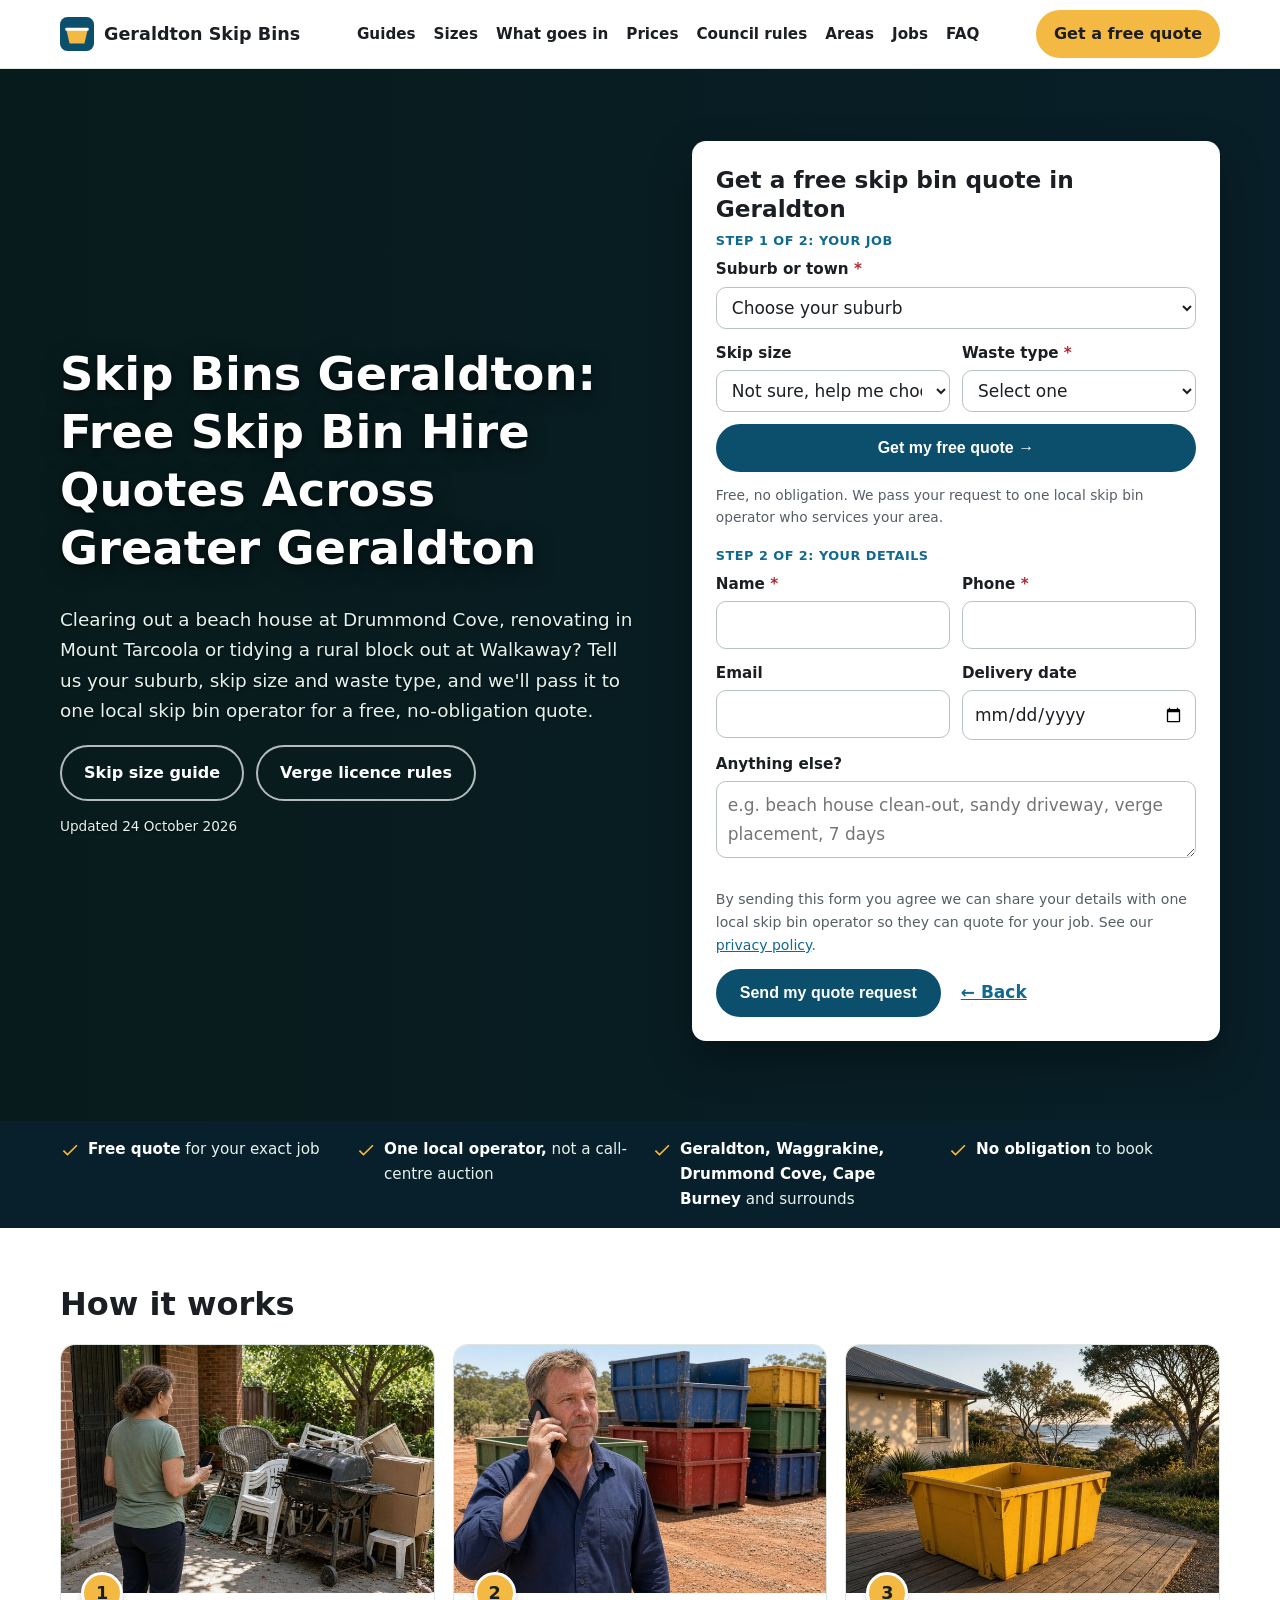
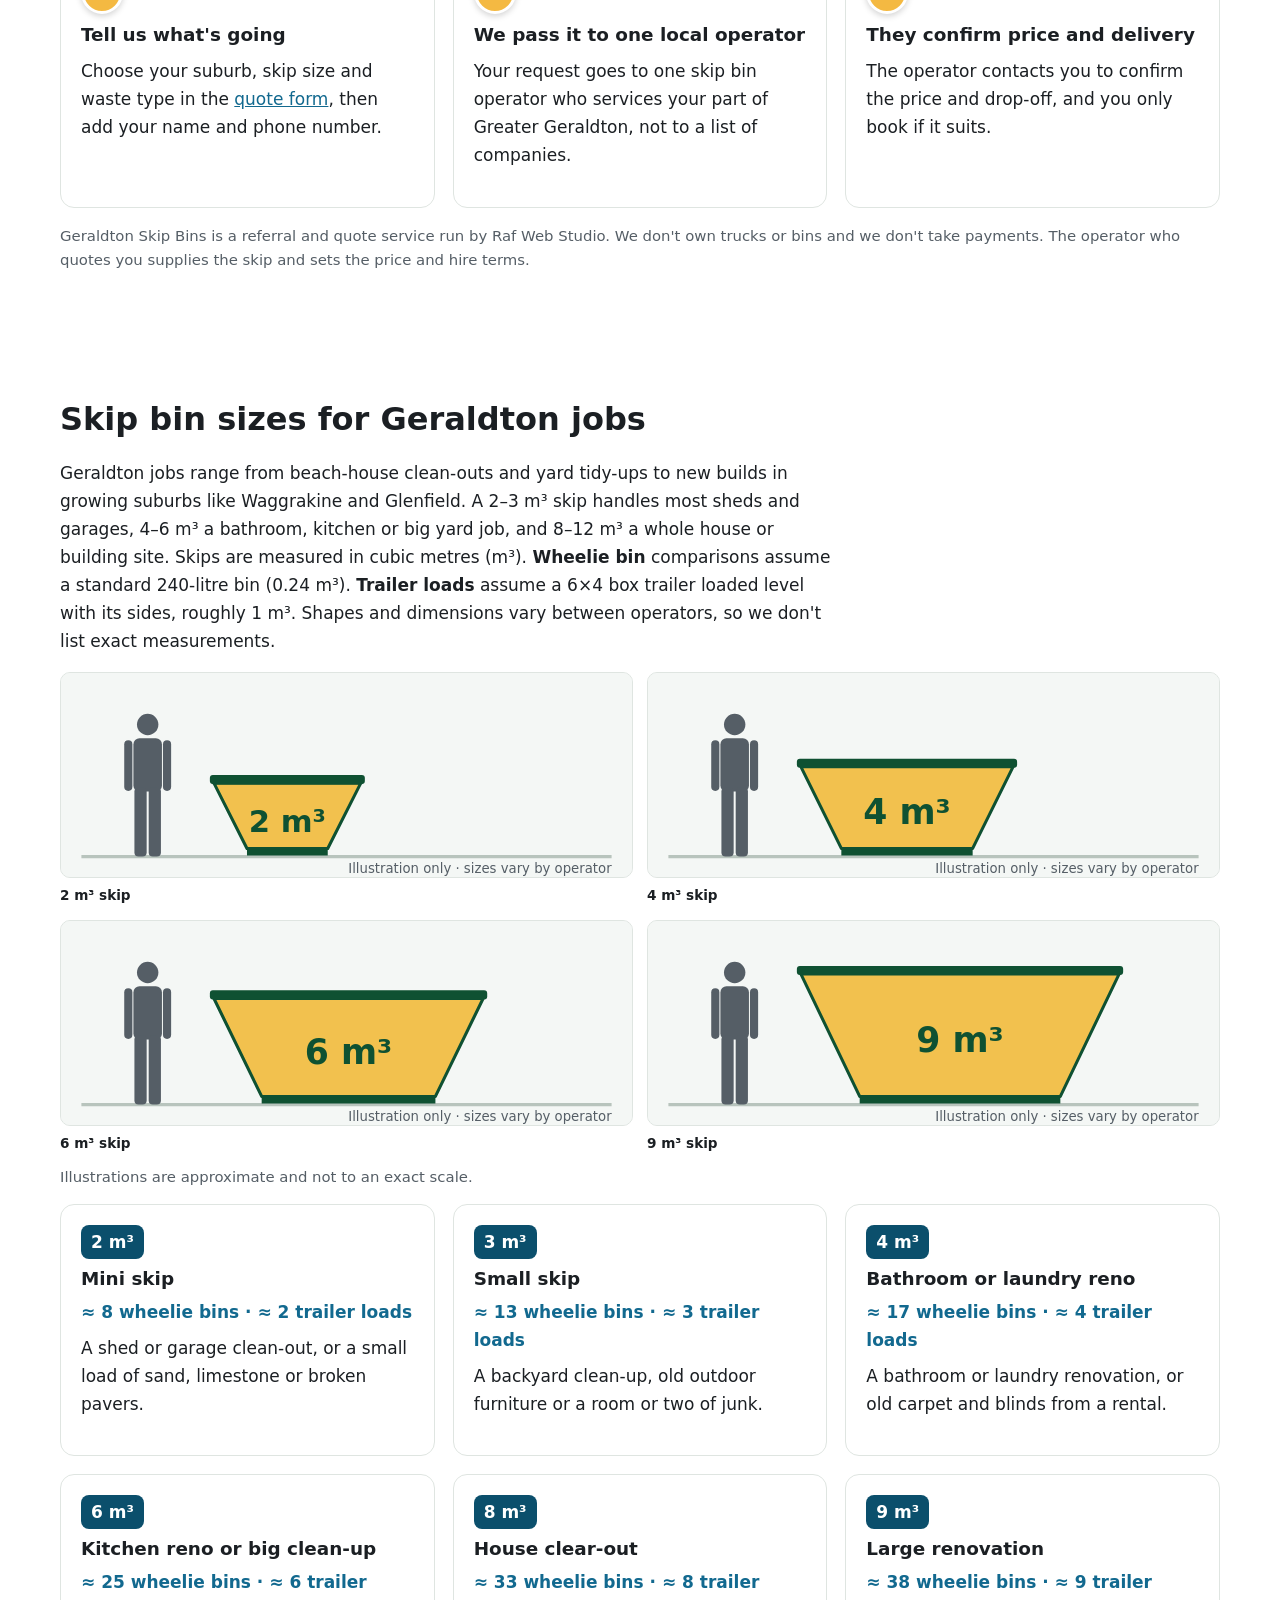
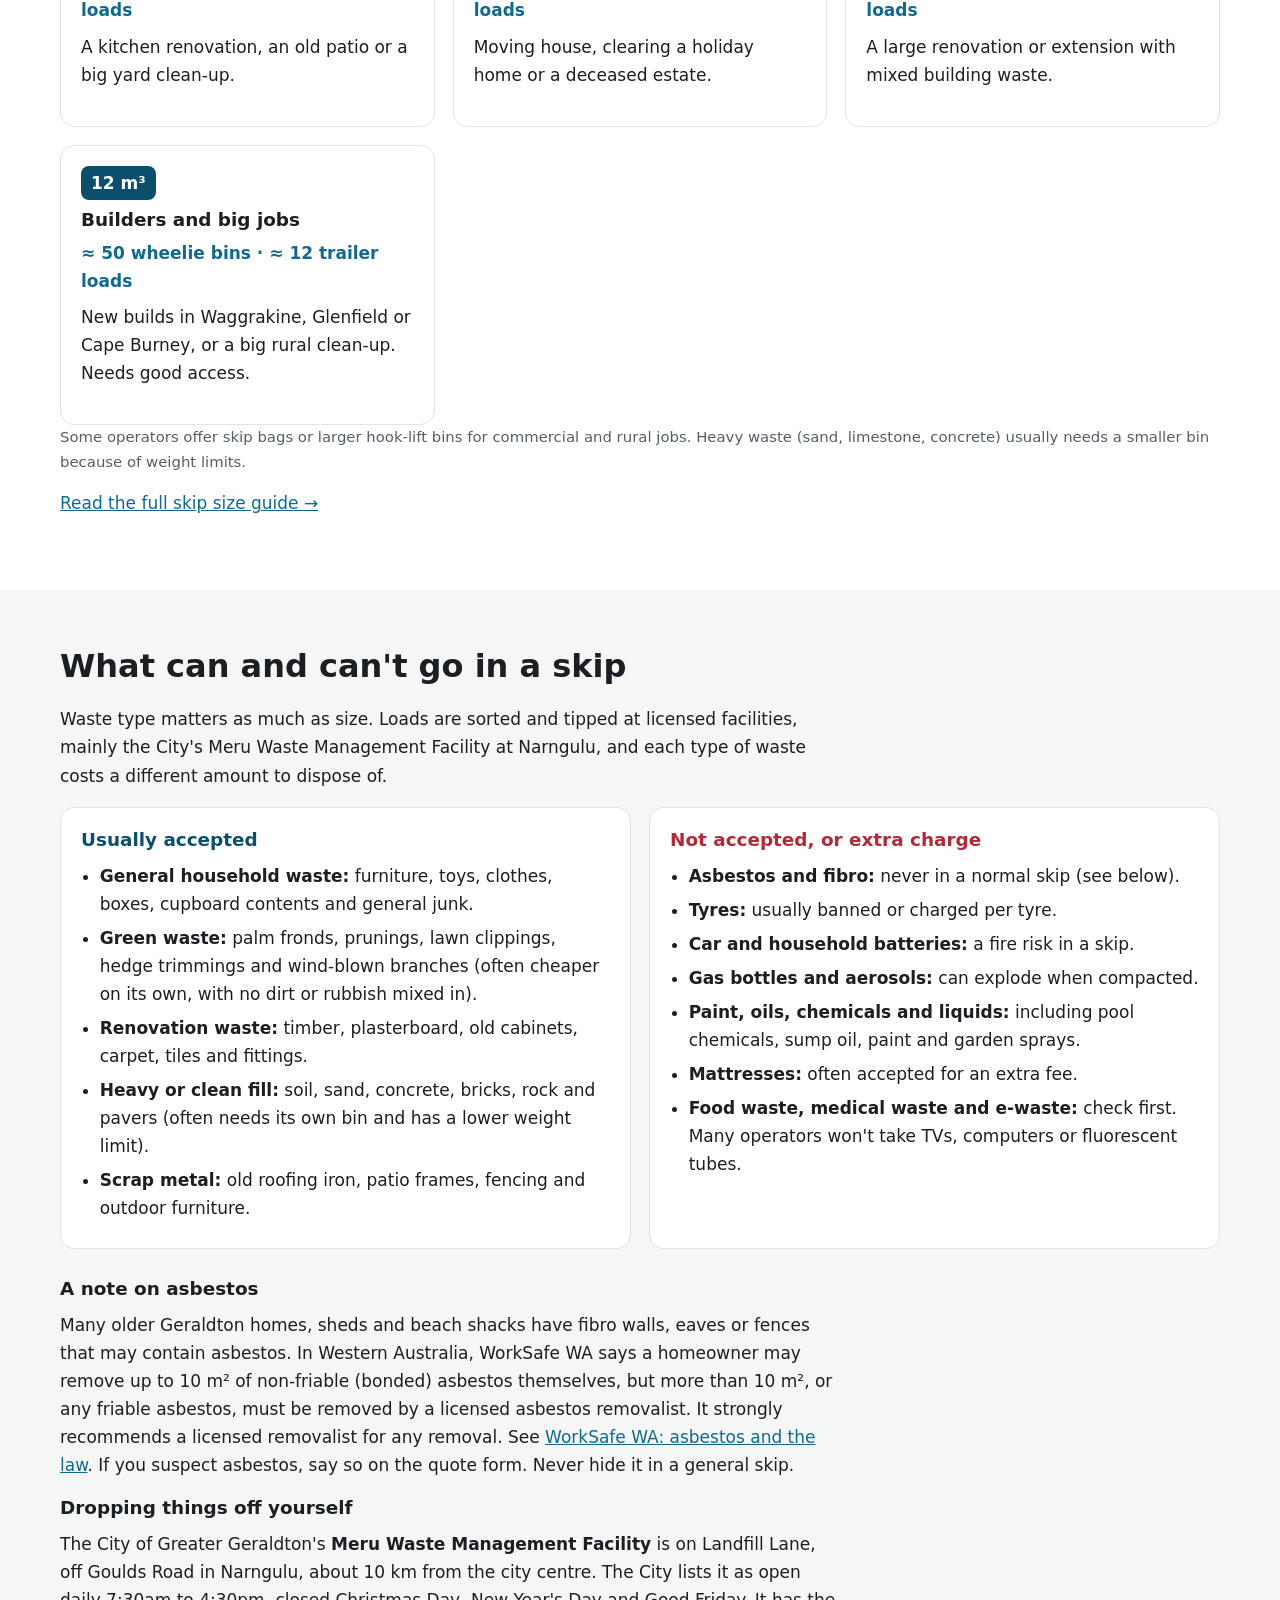
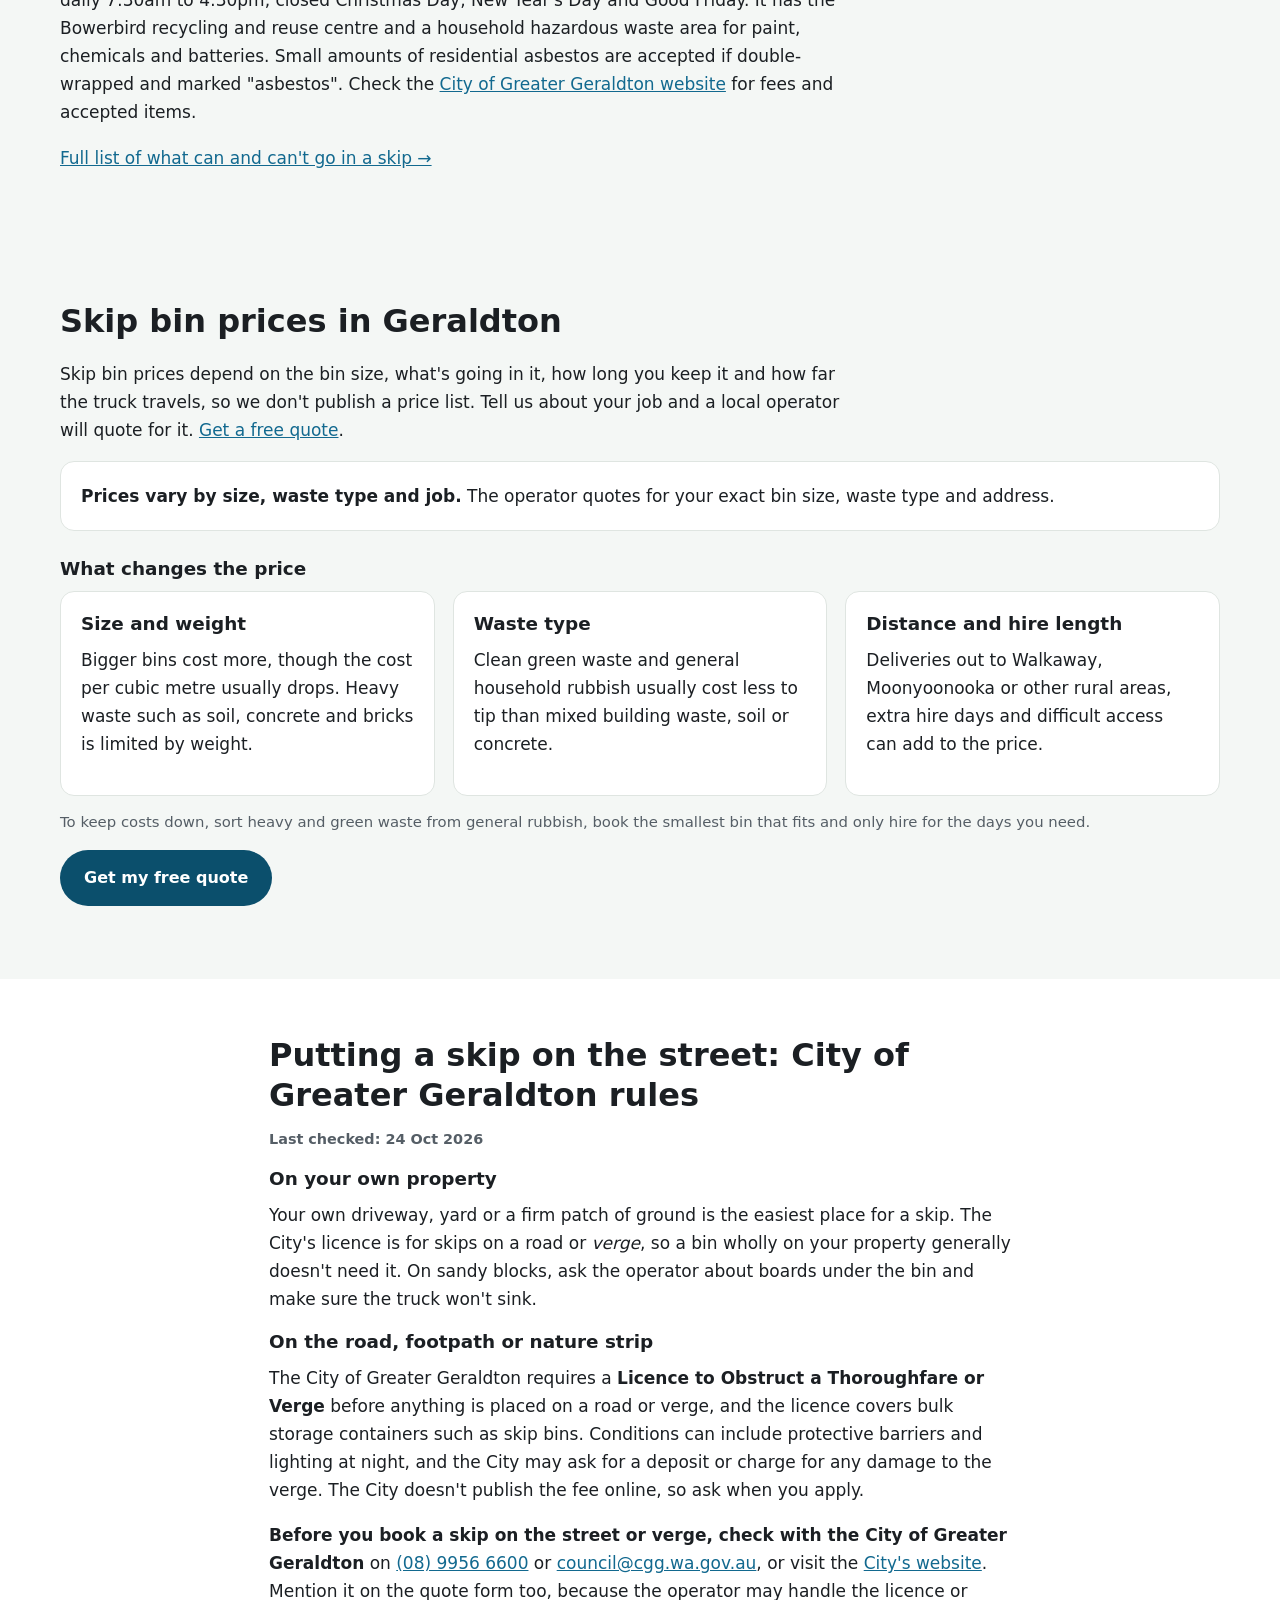
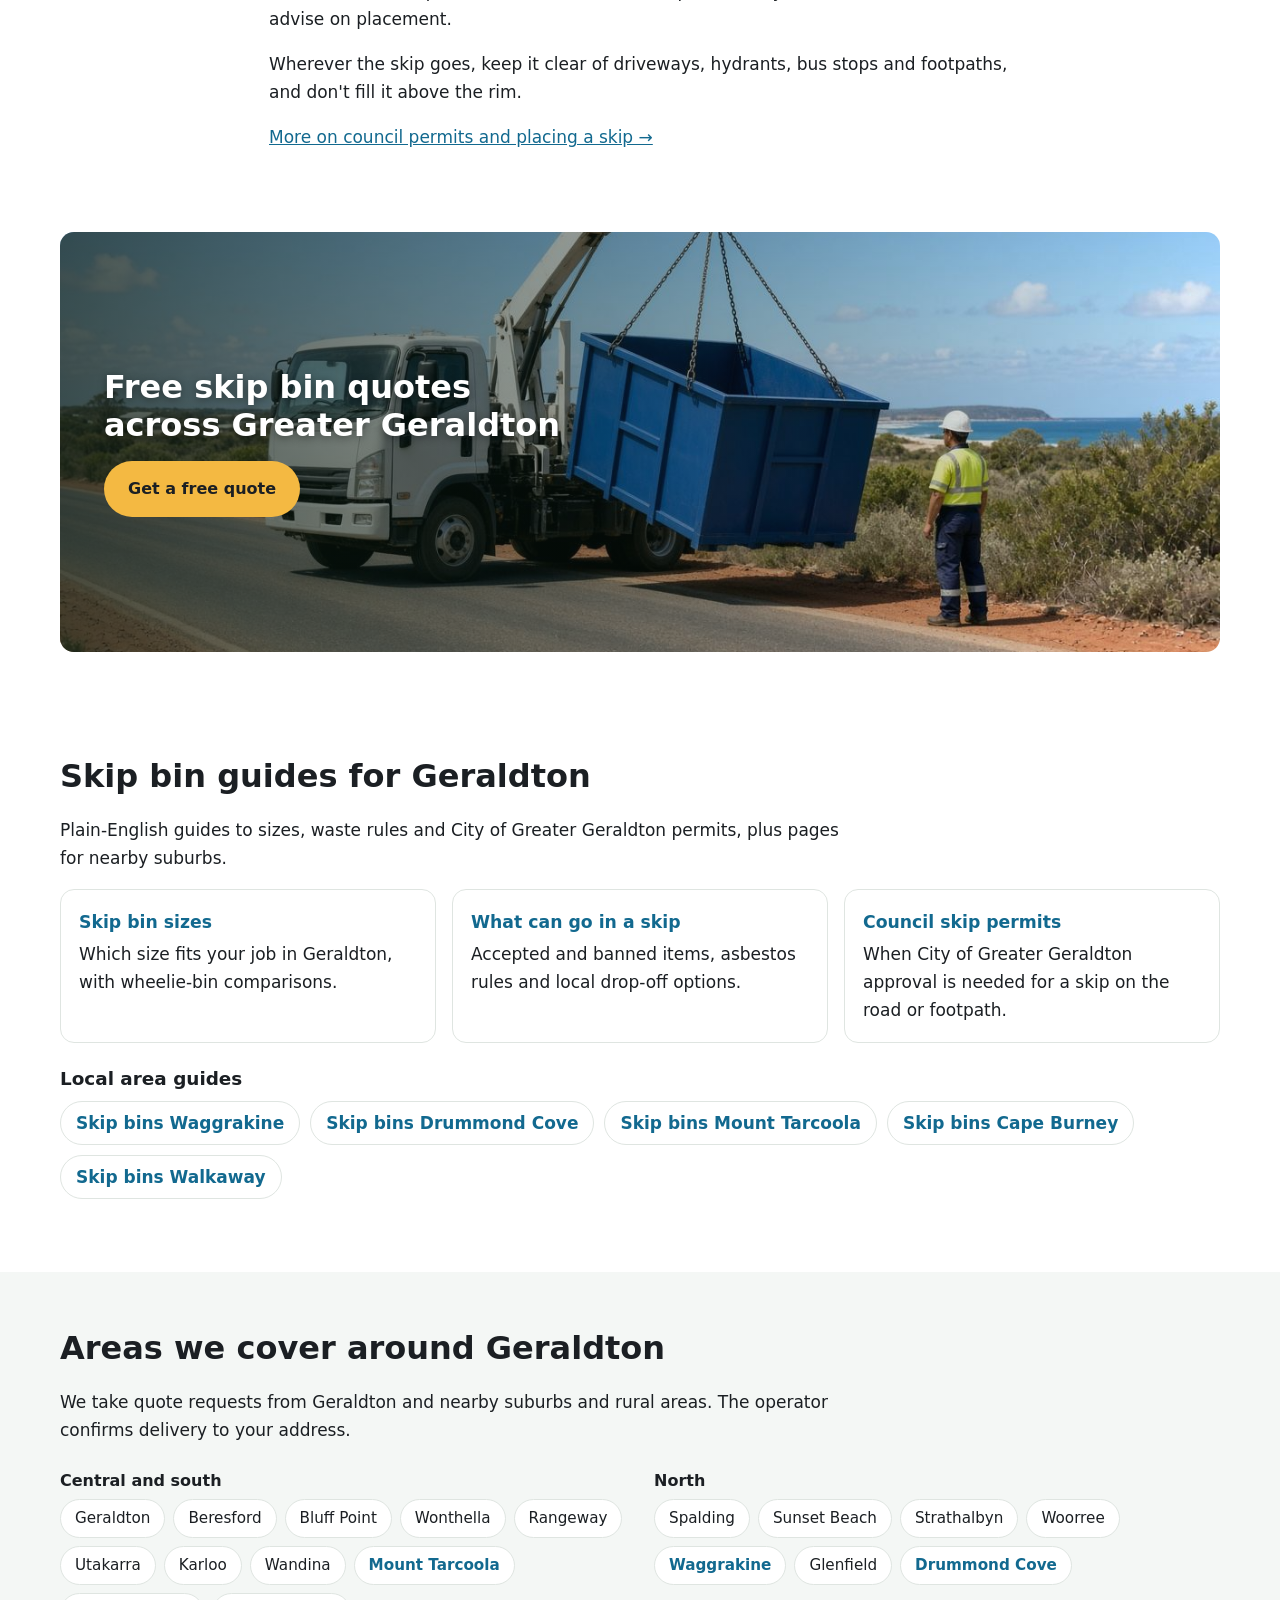
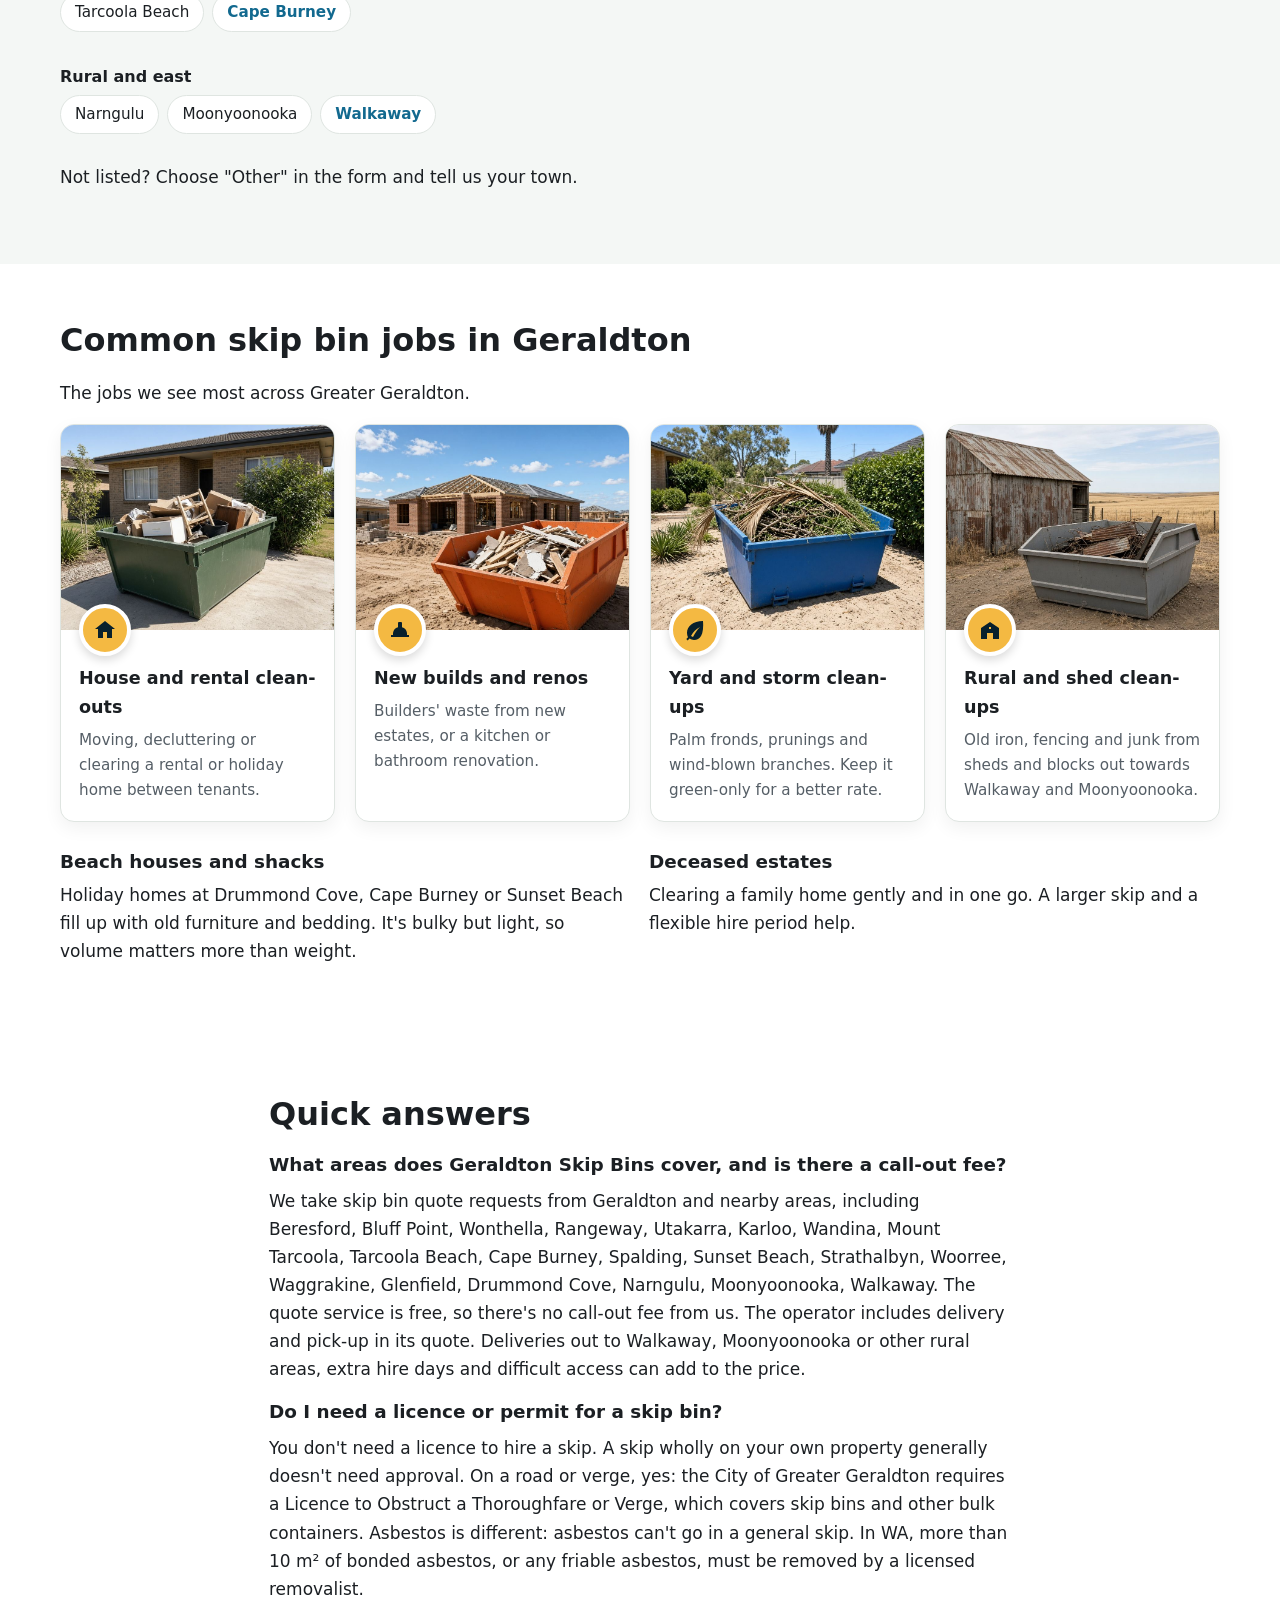
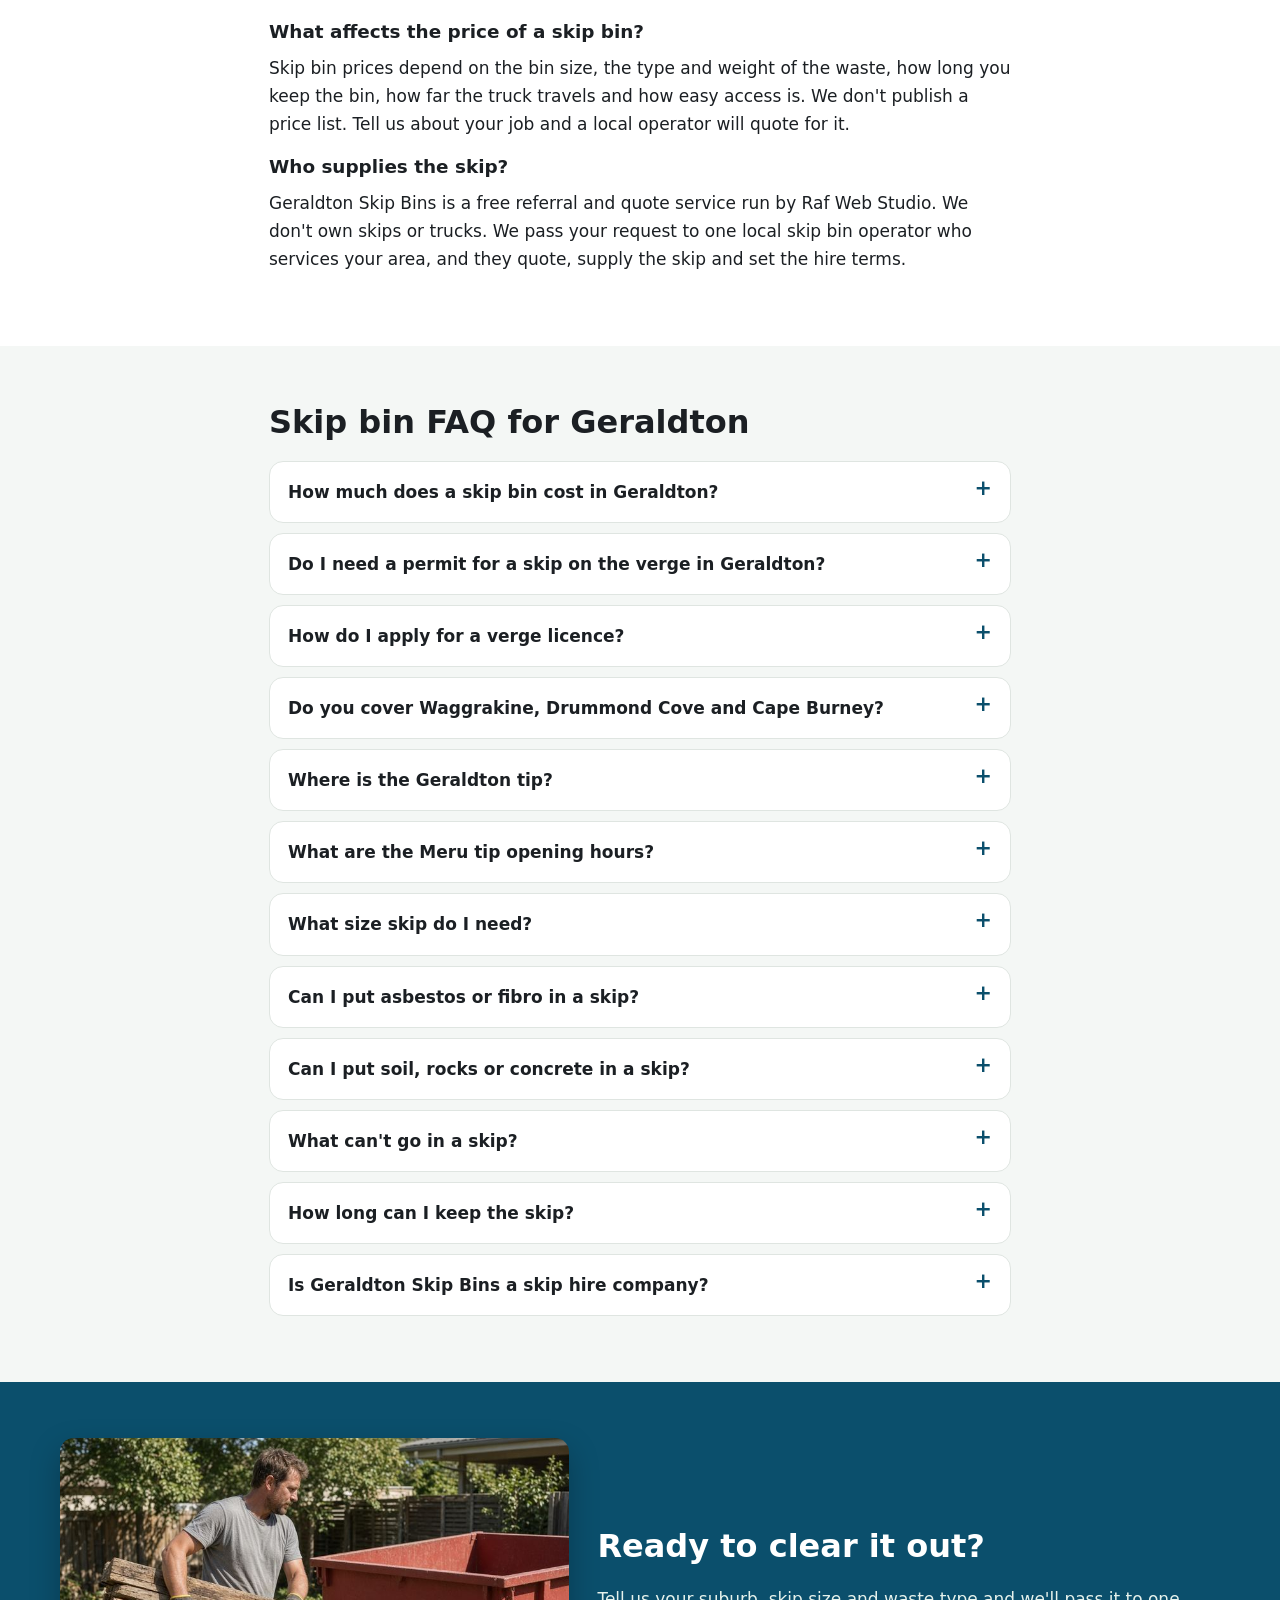
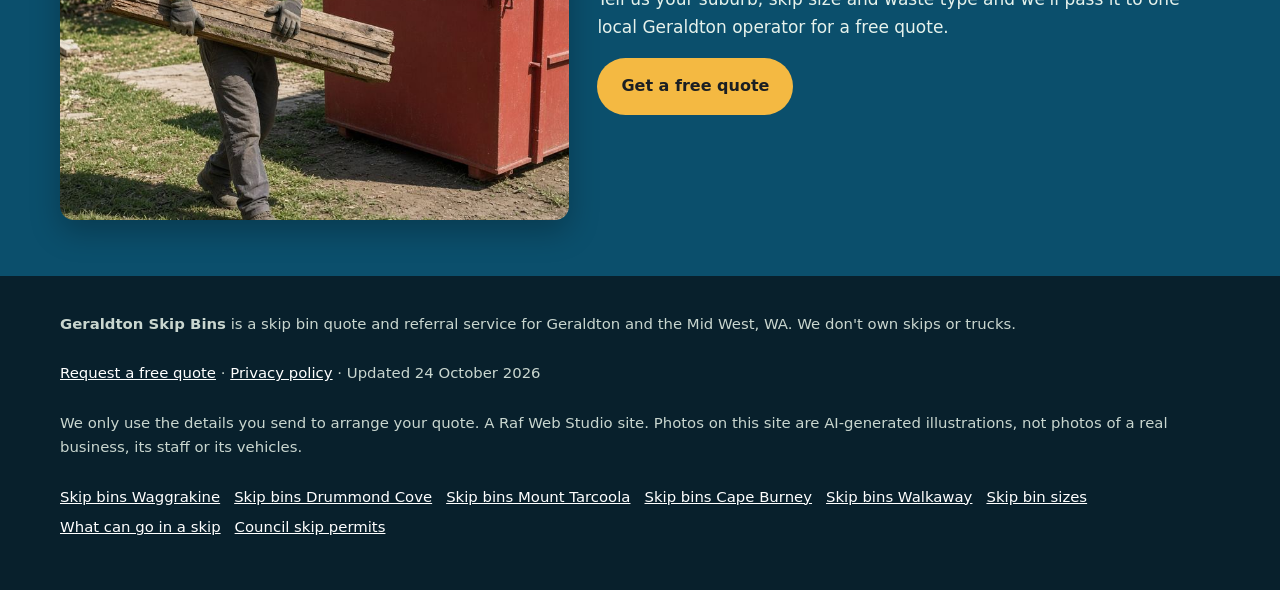
==== index.html @ ae68564c "Add GA4 gtag + generate_lead, Search Console tag, LocalBusiness schema, quick answers, llms.txt" ====
<!doctype html>
<html lang="en-AU">
<head>
<meta charset="utf-8">
<meta name="google-site-verification" content="Z1kVvaXQclTB35M1ZMxG1aVOpTJr_uvMj1hWldMkoGo" />
<meta name="viewport" content="width=device-width, initial-scale=1">
<title>Skip Bins Geraldton | Free Skip Bin Hire Quotes in Geraldton WA</title>
<meta name="description" content="Skip bins in Geraldton, Waggrakine, Drummond Cove, Cape Burney and the Mid West. Tell us your suburb, size and waste type and get a free quote from one local skip bin operator.">
<link rel="canonical" href="https://geraldtonskipbins.com/">
<link rel="icon" href="favicon.svg" type="image/svg+xml">
<meta name="theme-color" content="#0b4f6c">
<meta property="og:type" content="website">
<meta property="og:locale" content="en_AU">
<meta property="og:site_name" content="Geraldton Skip Bins">
<meta property="og:title" content="Skip Bins Geraldton | Free Skip Bin Hire Quotes in Geraldton WA">
<meta property="og:description" content="Free skip bin hire quotes in Geraldton and the Mid West, from one local operator.">
<meta property="og:url" content="https://geraldtonskipbins.com/">
<meta property="og:image" content="https://geraldtonskipbins.com/img/hero.jpg">
<meta name="twitter:card" content="summary_large_image">
<meta name="twitter:image" content="https://geraldtonskipbins.com/img/hero.jpg">
<script>document.documentElement.classList.add('js')</script>
<link rel="stylesheet" href="styles.css">

<!-- Google tag (gtag.js) -->
<script async src="https://www.googletagmanager.com/gtag/js?id=G-982G1D11M5"></script>
<script>
  window.dataLayer = window.dataLayer || [];
  function gtag(){dataLayer.push(arguments);}
  gtag('js', new Date());
  gtag('config', 'G-982G1D11M5');
</script>

<script type="application/ld+json">
{
 "@context": "https://schema.org",
 "@type": "LocalBusiness",
 "@id": "https://geraldtonskipbins.com/#business",
 "name": "Geraldton Skip Bins",
 "url": "https://geraldtonskipbins.com/",
 "description": "Skip bins in Geraldton, Waggrakine, Drummond Cove, Cape Burney and the Mid West. Tell us your suburb, size and waste type and get a free quote from one local skip bin operator. A free referral and quote service run by Raf Web Studio. It doesn't own skips or trucks; one local operator quotes and supplies the skip.",
 "image": "https://geraldtonskipbins.com/img/hero.jpg",
 "areaServed": [
  {
   "@type": "AdministrativeArea",
   "name": "City of Greater Geraldton, WA"
  },
  {
   "@type": "Place",
   "name": "Geraldton, WA"
  },
  {
   "@type": "Place",
   "name": "Beresford, WA"
  },
  {
   "@type": "Place",
   "name": "Bluff Point, WA"
  },
  {
   "@type": "Place",
   "name": "Spalding, WA"
  },
  {
   "@type": "Place",
   "name": "Sunset Beach, WA"
  },
  {
   "@type": "Place",
   "name": "Tarcoola Beach, WA"
  },
  {
   "@type": "Place",
   "name": "Mount Tarcoola, WA"
  },
  {
   "@type": "Place",
   "name": "Wonthella, WA"
  },
  {
   "@type": "Place",
   "name": "Rangeway, WA"
  },
  {
   "@type": "Place",
   "name": "Utakarra, WA"
  },
  {
   "@type": "Place",
   "name": "Karloo, WA"
  },
  {
   "@type": "Place",
   "name": "Strathalbyn, WA"
  },
  {
   "@type": "Place",
   "name": "Wandina, WA"
  },
  {
   "@type": "Place",
   "name": "Woorree, WA"
  },
  {
   "@type": "Place",
   "name": "Waggrakine, WA"
  },
  {
   "@type": "Place",
   "name": "Drummond Cove, WA"
  },
  {
   "@type": "Place",
   "name": "Glenfield, WA"
  },
  {
   "@type": "Place",
   "name": "Cape Burney, WA"
  },
  {
   "@type": "Place",
   "name": "Narngulu, WA"
  },
  {
   "@type": "Place",
   "name": "Moonyoonooka, WA"
  },
  {
   "@type": "Place",
   "name": "Walkaway, WA"
  }
 ],
 "knowsAbout": [
  "Skip bin hire",
  "Skip bin sizes",
  "Council skip bin permits",
  "Waste disposal"
 ],
 "parentOrganization": {
  "@type": "Organization",
  "name": "Raf Web Studio"
 }
}
</script>
<script type="application/ld+json">
{
 "@context": "https://schema.org",
 "@type": "WebSite",
 "@id": "https://geraldtonskipbins.com/#website",
 "name": "Geraldton Skip Bins",
 "url": "https://geraldtonskipbins.com/",
 "inLanguage": "en-AU"
}
</script>
<script type="application/ld+json">
{
 "@context": "https://schema.org",
 "@type": "Service",
 "@id": "https://geraldtonskipbins.com/#service",
 "name": "Skip bin hire quotes in Geraldton",
 "serviceType": "Skip bin hire",
 "description": "Free skip bin hire quotes in Geraldton and surrounding suburbs. We pass your request to one local skip bin operator.",
 "url": "https://geraldtonskipbins.com/",
 "provider": {
  "@id": "https://geraldtonskipbins.com/#business"
 },
 "areaServed": [
  {
   "@type": "AdministrativeArea",
   "name": "City of Greater Geraldton, WA"
  },
  {
   "@type": "Place",
   "name": "Geraldton, WA"
  },
  {
   "@type": "Place",
   "name": "Beresford, WA"
  },
  {
   "@type": "Place",
   "name": "Bluff Point, WA"
  },
  {
   "@type": "Place",
   "name": "Spalding, WA"
  },
  {
   "@type": "Place",
   "name": "Sunset Beach, WA"
  },
  {
   "@type": "Place",
   "name": "Tarcoola Beach, WA"
  },
  {
   "@type": "Place",
   "name": "Mount Tarcoola, WA"
  },
  {
   "@type": "Place",
   "name": "Wonthella, WA"
  },
  {
   "@type": "Place",
   "name": "Rangeway, WA"
  },
  {
   "@type": "Place",
   "name": "Utakarra, WA"
  },
  {
   "@type": "Place",
   "name": "Karloo, WA"
  },
  {
   "@type": "Place",
   "name": "Strathalbyn, WA"
  },
  {
   "@type": "Place",
   "name": "Wandina, WA"
  },
  {
   "@type": "Place",
   "name": "Woorree, WA"
  },
  {
   "@type": "Place",
   "name": "Waggrakine, WA"
  },
  {
   "@type": "Place",
   "name": "Drummond Cove, WA"
  },
  {
   "@type": "Place",
   "name": "Glenfield, WA"
  },
  {
   "@type": "Place",
   "name": "Cape Burney, WA"
  },
  {
   "@type": "Place",
   "name": "Narngulu, WA"
  },
  {
   "@type": "Place",
   "name": "Moonyoonooka, WA"
  },
  {
   "@type": "Place",
   "name": "Walkaway, WA"
  }
 ]
}
</script>
<script type="application/ld+json">
{
 "@context": "https://schema.org",
 "@type": "FAQPage",
 "mainEntity": [
  {
   "@type": "Question",
   "name": "How much does a skip bin cost in Geraldton?",
   "acceptedAnswer": {
    "@type": "Answer",
    "text": "It depends on the size, waste type, hire period and distance. Tell us about your job and a local operator will quote for it."
   }
  },
  {
   "@type": "Question",
   "name": "Do I need a permit for a skip on the verge in Geraldton?",
   "acceptedAnswer": {
    "@type": "Answer",
    "text": "Generally yes. The City of Greater Geraldton requires a Licence to Obstruct a Thoroughfare or Verge, which covers skip bins on a road or verge. A skip wholly on your own land generally doesn't need one."
   }
  },
  {
   "@type": "Question",
   "name": "How do I apply for a verge licence?",
   "acceptedAnswer": {
    "@type": "Answer",
    "text": "Contact the City of Greater Geraldton on (08) 9956 6600 or council@cgg.wa.gov.au. Conditions can include barriers and night lighting, and the City may ask for a deposit."
   }
  },
  {
   "@type": "Question",
   "name": "Do you cover Waggrakine, Drummond Cove and Cape Burney?",
   "acceptedAnswer": {
    "@type": "Answer",
    "text": "Yes, we take requests from across Greater Geraldton, including Waggrakine, Drummond Cove, Cape Burney and Walkaway. The operator confirms delivery."
   }
  },
  {
   "@type": "Question",
   "name": "Where is the Geraldton tip?",
   "acceptedAnswer": {
    "@type": "Answer",
    "text": "The Meru Waste Management Facility is on Landfill Lane, off Goulds Road in Narngulu, about 10 km from the city centre."
   }
  },
  {
   "@type": "Question",
   "name": "What are the Meru tip opening hours?",
   "acceptedAnswer": {
    "@type": "Answer",
    "text": "The City lists it as open daily 7:30am to 4:30pm, closed Christmas Day, New Year's Day and Good Friday."
   }
  },
  {
   "@type": "Question",
   "name": "What size skip do I need?",
   "acceptedAnswer": {
    "@type": "Answer",
    "text": "2–3 m³ for a shed or garage, 4 m³ for a bathroom, 6 m³ for a kitchen or big yard job, and 8–12 m³ for a house clear-out or new build."
   }
  },
  {
   "@type": "Question",
   "name": "Can I put asbestos or fibro in a skip?",
   "acceptedAnswer": {
    "@type": "Answer",
    "text": "No. Asbestos can't go in a general skip. In WA, more than 10 m² of bonded asbestos, or any friable asbestos, must be removed by a licensed removalist."
   }
  },
  {
   "@type": "Question",
   "name": "Can I put soil, rocks or concrete in a skip?",
   "acceptedAnswer": {
    "@type": "Answer",
    "text": "Usually, but heavy waste has weight limits and often needs its own, smaller bin. Choose \"Soil, concrete or bricks\" in the form."
   }
  },
  {
   "@type": "Question",
   "name": "What can't go in a skip?",
   "acceptedAnswer": {
    "@type": "Answer",
    "text": "Asbestos, tyres, batteries, gas bottles, chemicals, paint, oils and liquids. Mattresses and e-waste are often extra or not accepted. The operator who quotes you will confirm their list."
   }
  },
  {
   "@type": "Question",
   "name": "How long can I keep the skip?",
   "acceptedAnswer": {
    "@type": "Answer",
    "text": "Commonly a few days to a week, with extra days by arrangement with the operator."
   }
  },
  {
   "@type": "Question",
   "name": "Is Geraldton Skip Bins a skip hire company?",
   "acceptedAnswer": {
    "@type": "Answer",
    "text": "No. It's a free referral and quote service run by Raf Web Studio. One local operator quotes you and supplies the skip."
   }
  },
  {
   "@type": "Question",
   "name": "What areas does Geraldton Skip Bins cover, and is there a call-out fee?",
   "acceptedAnswer": {
    "@type": "Answer",
    "text": "We take skip bin quote requests from Geraldton and nearby areas, including Beresford, Bluff Point, Wonthella, Rangeway, Utakarra, Karloo, Wandina, Mount Tarcoola, Tarcoola Beach, Cape Burney, Spalding, Sunset Beach, Strathalbyn, Woorree, Waggrakine, Glenfield, Drummond Cove, Narngulu, Moonyoonooka, Walkaway. The quote service is free, so there's no call-out fee from us. The operator includes delivery and pick-up in its quote. Deliveries out to Walkaway, Moonyoonooka or other rural areas, extra hire days and difficult access can add to the price."
   }
  },
  {
   "@type": "Question",
   "name": "Do I need a licence or permit for a skip bin?",
   "acceptedAnswer": {
    "@type": "Answer",
    "text": "You don't need a licence to hire a skip. A skip wholly on your own property generally doesn't need approval. On a road or verge, yes: the City of Greater Geraldton requires a Licence to Obstruct a Thoroughfare or Verge, which covers skip bins and other bulk containers. Asbestos is different: asbestos can't go in a general skip. In WA, more than 10 m² of bonded asbestos, or any friable asbestos, must be removed by a licensed removalist."
   }
  },
  {
   "@type": "Question",
   "name": "What affects the price of a skip bin?",
   "acceptedAnswer": {
    "@type": "Answer",
    "text": "Skip bin prices depend on the bin size, the type and weight of the waste, how long you keep the bin, how far the truck travels and how easy access is. We don't publish a price list. Tell us about your job and a local operator will quote for it."
   }
  },
  {
   "@type": "Question",
   "name": "Who supplies the skip?",
   "acceptedAnswer": {
    "@type": "Answer",
    "text": "Geraldton Skip Bins is a free referral and quote service run by Raf Web Studio. We don't own skips or trucks. We pass your request to one local skip bin operator who services your area, and they quote, supply the skip and set the hire terms."
   }
  }
 ]
}
</script>
</head>
<body>
<a class="skip-link" href="#main">Skip to content</a>

<header class="site-header">
  <div class="wrap">
    <a class="brand" href="/" aria-label="Geraldton Skip Bins home">
      <svg viewBox="0 0 64 64" aria-hidden="true"><rect width="64" height="64" rx="14" fill="#0b4f6c"/><path d="M12 24h40l-6 26H18z" fill="#f4b942"/><rect x="10" y="20" width="44" height="6" rx="2" fill="#fff"/></svg>
      Geraldton Skip Bins
    </a>
    <nav class="nav" aria-label="Main">
      <a href="#guides">Guides</a>      <a href="#sizes">Sizes</a><a href="#waste">What goes in</a><a href="#pricing">Prices</a><a href="#council">Council rules</a><a href="#areas">Areas</a><a href="#jobs">Jobs</a><a href="#faq">FAQ</a>
    </nav>
    <a class="btn btn-call header-call" href="#quote">Get a free quote</a>
  </div>
</header>

<main id="main">
<section class="hero" aria-labelledby="h1">
  <picture class="hero-bg">
    <source media="(max-width: 700px)" srcset="img/hero-mobile.jpg" width="684" height="720">
    <img src="img/hero.jpg" width="1280" height="720" alt="White skip bin on the driveway of a brick home with a Norfolk pine and the coast behind" fetchpriority="high" decoding="async">
  </picture>
  <div class="wrap hero-grid">
    <div class="hero-copy">
      <h1 id="h1">Skip Bins Geraldton: Free Skip Bin Hire Quotes Across Greater Geraldton</h1>
      <p class="lead">Clearing out a beach house at Drummond Cove, renovating in Mount Tarcoola or tidying a rural block out at Walkaway? Tell us your suburb, skip size and waste type, and we'll pass it to one local skip bin operator for a free, no-obligation quote.</p>
      <div class="ctas"><a class="btn btn-ghost" href="#sizes">Skip size guide</a><a class="btn btn-ghost" href="#council">Verge licence rules</a></div>
      <p class="updated">Updated 24 October 2026</p>
    </div>
    <div class="hero-form-card" id="quote">
      <h2 id="quote-h">Get a free skip bin quote in Geraldton</h2>
      <form class="quote-form two-step" id="quote-form" action="https://formsubmit.co/quotes@geraldtonskipbins.com" method="post" novalidate>
        <input type="hidden" name="_subject" value="New quote request – geraldtonskipbins.com">
        <input type="hidden" name="_captcha" value="true">
        <input type="hidden" name="_template" value="table">
        <input type="hidden" name="_next" value="https://geraldtonskipbins.com/thanks.html">
        <input type="text" name="_honey" style="display:none" tabindex="-1" autocomplete="off" aria-hidden="true">
        <input type="hidden" name="source" value="geraldtonskipbins.com">
        <fieldset class="step step-1">
          <legend class="step-label">Step 1 of 2: your job</legend>
          <div class="full"><label for="suburb">Suburb or town <span class="req" aria-hidden="true">*</span></label>
            <select id="suburb" name="suburb" required><option value="">Choose your suburb</option><option>Geraldton</option><option>Beresford</option><option>Bluff Point</option><option>Spalding</option><option>Sunset Beach</option><option>Tarcoola Beach</option><option>Mount Tarcoola</option><option>Wonthella</option><option>Rangeway</option><option>Utakarra</option><option>Karloo</option><option>Strathalbyn</option><option>Wandina</option><option>Woorree</option><option>Waggrakine</option><option>Drummond Cove</option><option>Glenfield</option><option>Cape Burney</option><option>Narngulu</option><option>Moonyoonooka</option><option>Walkaway</option><option value="Other">Other (tell us below)</option></select></div>
          <div class="full other-wrap"><label for="suburb_other">Other suburb or town</label><input id="suburb_other" name="suburb_other" type="text" autocomplete="address-level2"></div>
          <div><label for="size">Skip size</label>
            <select id="size" name="skip_size"><option value="Not sure">Not sure, help me choose</option><option>Skip bag (about 1 m³)</option><option>2 m³</option><option>3 m³</option><option>4 m³</option><option>6 m³</option><option>8 m³</option><option>9 m³</option><option>10–12 m³</option><option>Larger / hook-lift</option></select></div>
          <div><label for="waste">Waste type <span class="req" aria-hidden="true">*</span></label>
            <select id="waste" name="waste_type" required><option value="">Select one</option><option>General household</option><option>Green waste</option><option>Mixed renovation / building</option><option>Soil, concrete or bricks</option><option>Mixed, not sure</option><option>May contain asbestos</option></select></div>
          <div class="full js-only"><button class="btn btn-primary btn-block" type="button" id="to-step-2">Get my free quote →</button></div>
          <p class="microcopy full">Free, no obligation. We pass your request to one local skip bin operator who services your area.</p>
          <p class="form-error full" id="step1-error" role="alert" hidden>Please choose your suburb and waste type.</p>
        </fieldset>
        <fieldset class="step step-2" id="step-2">
          <legend class="step-label">Step 2 of 2: your details</legend>
          <div><label for="name">Name <span class="req" aria-hidden="true">*</span></label><input id="name" name="name" type="text" autocomplete="name" required></div>
          <div><label for="phone">Phone <span class="req" aria-hidden="true">*</span></label><input id="phone" name="phone" type="tel" autocomplete="tel" inputmode="tel" required></div>
          <div><label for="email">Email</label><input id="email" name="email" type="email" autocomplete="email"></div>
          <div><label for="date">Delivery date</label><input id="date" name="preferred_date" type="date"></div>
          <div class="full"><label for="message">Anything else?</label><textarea id="message" name="message" rows="2" placeholder="e.g. beach house clean-out, sandy driveway, verge placement, 7 days"></textarea></div>
          <p class="consent full">By sending this form you agree we can share your details with one local skip bin operator so they can quote for your job. See our <a href="privacy.html">privacy policy</a>.</p>
          <div class="full step2-actions"><button class="btn btn-primary" type="submit">Send my quote request</button><button class="btn-link js-only" type="button" id="back-1">← Back</button></div>
        </fieldset>
      </form>
    </div>
  </div>
</section>
<section class="trust" aria-label="Why use this service">
  <ul class="wrap trust-list"><li><svg viewBox="0 0 24 24" aria-hidden="true"><path fill="currentColor" d="M9 16.2 4.8 12l-1.4 1.4L9 19 21 7l-1.4-1.4z"/></svg><span><strong>Free quote</strong> for your exact job</span></li><li><svg viewBox="0 0 24 24" aria-hidden="true"><path fill="currentColor" d="M9 16.2 4.8 12l-1.4 1.4L9 19 21 7l-1.4-1.4z"/></svg><span><strong>One local operator,</strong> not a call-centre auction</span></li><li><svg viewBox="0 0 24 24" aria-hidden="true"><path fill="currentColor" d="M9 16.2 4.8 12l-1.4 1.4L9 19 21 7l-1.4-1.4z"/></svg><span><strong>Geraldton, Waggrakine, Drummond Cove, Cape Burney</strong> and surrounds</span></li><li><svg viewBox="0 0 24 24" aria-hidden="true"><path fill="currentColor" d="M9 16.2 4.8 12l-1.4 1.4L9 19 21 7l-1.4-1.4z"/></svg><span><strong>No obligation</strong> to book</span></li></ul>
</section>
<section id="how" aria-labelledby="how-h">
  <div class="wrap">
    <h2 id="how-h">How it works</h2>
    <ol class="steps grid grid-3">
      <li class="card step-card"><span class="step-img"><img src="img/step1.jpg" width="700" height="467" loading="lazy" decoding="async" alt="Woman on her phone in a backyard next to old outdoor furniture and a barbecue"></span><div class="step-body"><span class="step-num">1</span><h3>Tell us what's going</h3><p>Choose your suburb, skip size and waste type in the <a href="#quote">quote form</a>, then add your name and phone number.</p></div></li>
      <li class="card step-card"><span class="step-img"><img src="img/step2.jpg" width="700" height="467" loading="lazy" decoding="async" alt="Skip bin operator on the phone in a yard with coloured skips stacked behind"></span><div class="step-body"><span class="step-num">2</span><h3>We pass it to one local operator</h3><p>Your request goes to one skip bin operator who services your part of Greater Geraldton, not to a list of companies.</p></div></li>
      <li class="card step-card"><span class="step-img"><img src="img/step3.jpg" width="700" height="467" loading="lazy" decoding="async" alt="Yellow skip bin on timber decking with the ocean in the background"></span><div class="step-body"><span class="step-num">3</span><h3>They confirm price and delivery</h3><p>The operator contacts you to confirm the price and drop-off, and you only book if it suits.</p></div></li>
      </ol>
    <p class="note">Geraldton Skip Bins is a referral and quote service run by Raf Web Studio. We don't own trucks or bins and we don't take payments. The operator who quotes you supplies the skip and sets the price and hire terms.</p>
  </div>
</section>
<section id="sizes" aria-labelledby="sizes-h">
  <div class="wrap">
    <h2 id="sizes-h">Skip bin sizes for Geraldton jobs</h2>
    <p class="intro">Geraldton jobs range from beach-house clean-outs and yard tidy-ups to new builds in growing suburbs like Waggrakine and Glenfield. A 2–3 m³ skip handles most sheds and garages, 4–6 m³ a bathroom, kitchen or big yard job, and 8–12 m³ a whole house or building site. Skips are measured in cubic metres (m³). <strong>Wheelie bin</strong> comparisons assume a standard 240-litre bin (0.24 m³). <strong>Trailer loads</strong> assume a 6×4 box trailer loaded level with its sides, roughly 1 m³. Shapes and dimensions vary between operators, so we don't list exact measurements.</p>
    <div class="size-figs"><figure><img src="img/skip-2m3.svg" width="560" height="200" loading="lazy" decoding="async" alt="2 cubic metre skip bin size guide, shown next to an adult for scale"><figcaption>2 m³ skip</figcaption></figure><figure><img src="img/skip-4m3.svg" width="560" height="200" loading="lazy" decoding="async" alt="4 cubic metre skip bin size guide, shown next to an adult for scale"><figcaption>4 m³ skip</figcaption></figure><figure><img src="img/skip-6m3.svg" width="560" height="200" loading="lazy" decoding="async" alt="6 cubic metre skip bin size guide, shown next to an adult for scale"><figcaption>6 m³ skip</figcaption></figure><figure><img src="img/skip-9m3.svg" width="560" height="200" loading="lazy" decoding="async" alt="9 cubic metre skip bin size guide, shown next to an adult for scale"><figcaption>9 m³ skip</figcaption></figure></div>
    <p class="note">Illustrations are approximate and not to an exact scale.</p>
    <div class="grid grid-3 size-cards"><div class="card"><span class="size">2 m³</span><h3>Mini skip</h3><p class="equiv">≈ 8 wheelie bins · ≈ 2 trailer loads</p><p>A shed or garage clean-out, or a small load of sand, limestone or broken pavers.</p></div><div class="card"><span class="size">3 m³</span><h3>Small skip</h3><p class="equiv">≈ 13 wheelie bins · ≈ 3 trailer loads</p><p>A backyard clean-up, old outdoor furniture or a room or two of junk.</p></div><div class="card"><span class="size">4 m³</span><h3>Bathroom or laundry reno</h3><p class="equiv">≈ 17 wheelie bins · ≈ 4 trailer loads</p><p>A bathroom or laundry renovation, or old carpet and blinds from a rental.</p></div><div class="card"><span class="size">6 m³</span><h3>Kitchen reno or big clean-up</h3><p class="equiv">≈ 25 wheelie bins · ≈ 6 trailer loads</p><p>A kitchen renovation, an old patio or a big yard clean-up.</p></div><div class="card"><span class="size">8 m³</span><h3>House clear-out</h3><p class="equiv">≈ 33 wheelie bins · ≈ 8 trailer loads</p><p>Moving house, clearing a holiday home or a deceased estate.</p></div><div class="card"><span class="size">9 m³</span><h3>Large renovation</h3><p class="equiv">≈ 38 wheelie bins · ≈ 9 trailer loads</p><p>A large renovation or extension with mixed building waste.</p></div><div class="card"><span class="size">12 m³</span><h3>Builders and big jobs</h3><p class="equiv">≈ 50 wheelie bins · ≈ 12 trailer loads</p><p>New builds in Waggrakine, Glenfield or Cape Burney, or a big rural clean-up. Needs good access.</p></div></div>
    <p class="note">Some operators offer skip bags or larger hook-lift bins for commercial and rural jobs. Heavy waste (sand, limestone, concrete) usually needs a smaller bin because of weight limits.</p>
    <p><a href="/skip-bin-sizes/">Read the full skip size guide →</a></p>
  </div>
</section>
<section class="alt" id="waste" aria-labelledby="waste-h">
  <div class="wrap">
    <h2 id="waste-h">What can and can't go in a skip</h2>
    <p class="intro">Waste type matters as much as size. Loads are sorted and tipped at licensed facilities, mainly the City's Meru Waste Management Facility at Narngulu, and each type of waste costs a different amount to dispose of.</p>
    <div class="grid grid-2">
      <div class="card yes">
        <h3>Usually accepted</h3>
        <ul class="clean">
          <li><strong>General household waste:</strong> furniture, toys, clothes, boxes, cupboard contents and general junk.</li>
          <li><strong>Green waste:</strong> palm fronds, prunings, lawn clippings, hedge trimmings and wind-blown branches (often cheaper on its own, with no dirt or rubbish mixed in).</li>
          <li><strong>Renovation waste:</strong> timber, plasterboard, old cabinets, carpet, tiles and fittings.</li>
          <li><strong>Heavy or clean fill:</strong> soil, sand, concrete, bricks, rock and pavers (often needs its own bin and has a lower weight limit).</li>
          <li><strong>Scrap metal:</strong> old roofing iron, patio frames, fencing and outdoor furniture.</li>
        </ul>
      </div>
      <div class="card no">
        <h3>Not accepted, or extra charge</h3>
        <ul class="clean">
          <li><strong>Asbestos and fibro:</strong> never in a normal skip (see below).</li>
          <li><strong>Tyres:</strong> usually banned or charged per tyre.</li>
          <li><strong>Car and household batteries:</strong> a fire risk in a skip.</li>
          <li><strong>Gas bottles and aerosols:</strong> can explode when compacted.</li>
          <li><strong>Paint, oils, chemicals and liquids:</strong> including pool chemicals, sump oil, paint and garden sprays.</li>
          <li><strong>Mattresses:</strong> often accepted for an extra fee.</li>
          <li><strong>Food waste, medical waste and e-waste:</strong> check first. Many operators won't take TVs, computers or fluorescent tubes.</li>
        </ul>
      </div>
    </div>
    <h3 style="margin-top:28px">A note on asbestos</h3>
    <p class="intro">Many older Geraldton homes, sheds and beach shacks have fibro walls, eaves or fences that may contain asbestos. In Western Australia, WorkSafe WA says a homeowner may remove up to 10 m² of non-friable (bonded) asbestos themselves, but more than 10 m², or any friable asbestos, must be removed by a licensed asbestos removalist. It strongly recommends a licensed removalist for any removal. See <a href="https://www.wa.gov.au/organisation/worksafe/asbestos-and-the-law" rel="noopener">WorkSafe WA: asbestos and the law</a>. If you suspect asbestos, say so on the quote form. Never hide it in a general skip.</p>
    <h3>Dropping things off yourself</h3>
    <p class="intro">The City of Greater Geraldton's <strong>Meru Waste Management Facility</strong> is on Landfill Lane, off Goulds Road in Narngulu, about 10 km from the city centre. The City lists it as open daily 7:30am to 4:30pm, closed Christmas Day, New Year's Day and Good Friday. It has the Bowerbird recycling and reuse centre and a household hazardous waste area for paint, chemicals and batteries. Small amounts of residential asbestos are accepted if double-wrapped and marked "asbestos". Check the <a href="https://www.cgg.wa.gov.au/" rel="noopener">City of Greater Geraldton website</a> for fees and accepted items.</p>
    <p><a href="/what-can-go-in-a-skip/">Full list of what can and can't go in a skip →</a></p>
  </div>
</section>
<section class="alt" id="pricing" aria-labelledby="pricing-h">
  <div class="wrap">
    <h2 id="pricing-h">Skip bin prices in Geraldton</h2>
    <p class="intro">Skip bin prices depend on the bin size, what's going in it, how long you keep it and how far the truck travels, so we don't publish a price list. Tell us about your job and a local operator will quote for it. <a href="#quote">Get a free quote</a>.</p>
    <div class="card"><p style="margin:0"><strong>Prices vary by size, waste type and job.</strong> The operator quotes for your exact bin size, waste type and address.</p></div>
    <h3 style="margin-top:26px">What changes the price</h3>
    <div class="grid grid-3">
      <div class="card"><h3>Size and weight</h3><p>Bigger bins cost more, though the cost per cubic metre usually drops. Heavy waste such as soil, concrete and bricks is limited by weight.</p></div>
      <div class="card"><h3>Waste type</h3><p>Clean green waste and general household rubbish usually cost less to tip than mixed building waste, soil or concrete.</p></div>
      <div class="card"><h3>Distance and hire length</h3><p>Deliveries out to Walkaway, Moonyoonooka or other rural areas, extra hire days and difficult access can add to the price.</p></div>
    </div>
    <p class="note" style="margin-top:14px">To keep costs down, sort heavy and green waste from general rubbish, book the smallest bin that fits and only hire for the days you need.</p>
    <p><a class="btn btn-primary" href="#quote">Get my free quote</a></p>
  </div>
</section>
<section id="council" aria-labelledby="council-h">
  <div class="wrap intro">
    <h2 id="council-h">Putting a skip on the street: City of Greater Geraldton rules</h2>
    <p class="updated-dark">Last checked: 24 Oct 2026</p>
    <h3>On your own property</h3>
    <p>Your own driveway, yard or a firm patch of ground is the easiest place for a skip. The City's licence is for skips on a road or <em>verge</em>, so a bin wholly on your property generally doesn't need it. On sandy blocks, ask the operator about boards under the bin and make sure the truck won't sink.</p>
    <h3>On the road, footpath or nature strip</h3>
    <p>The City of Greater Geraldton requires a <strong>Licence to Obstruct a Thoroughfare or Verge</strong> before anything is placed on a road or verge, and the licence covers bulk storage containers such as skip bins. Conditions can include protective barriers and lighting at night, and the City may ask for a deposit or charge for any damage to the verge. The City doesn't publish the fee online, so ask when you apply.</p>
    <p><strong>Before you book a skip on the street or verge, check with the City of Greater Geraldton</strong> on <a href="tel:0899566600">(08) 9956 6600</a> or <a href="mailto:council@cgg.wa.gov.au">council@cgg.wa.gov.au</a>, or visit the <a href="https://www.cgg.wa.gov.au/" rel="noopener">City's website</a>. Mention it on the quote form too, because the operator may handle the licence or advise on placement.</p>
    <p>Wherever the skip goes, keep it clear of driveways, hydrants, bus stops and footpaths, and don't fill it above the rim.</p>
    <p><a href="/skip-bin-council-permit/">More on council permits and placing a skip →</a></p>
  </div>
</section>
<section class="band-wrap" aria-label="Free skip bin quotes across Greater Geraldton">
  <div class="wrap">
    <div class="truck-band">
      <img src="img/band.jpg" width="1280" height="720" loading="lazy" decoding="async" alt="Blue skip bin being lifted by chains onto a truck on a coastal road">
      <div class="band-text">
        <p class="band-line">Free skip bin quotes across Greater Geraldton</p>
        <a class="btn btn-call" href="#quote">Get a free quote</a>
      </div>
    </div>
  </div>
</section>
<section id="guides" aria-labelledby="guides-h">
  <div class="wrap">
    <h2 id="guides-h">Skip bin guides for Geraldton</h2>
    <p class="intro">Plain-English guides to sizes, waste rules and City of Greater Geraldton permits, plus pages for nearby suburbs.</p>
    <div class="guide-cards"><a href="/skip-bin-sizes/"><strong>Skip bin sizes</strong>Which size fits your job in Geraldton, with wheelie-bin comparisons.</a><a href="/what-can-go-in-a-skip/"><strong>What can go in a skip</strong>Accepted and banned items, asbestos rules and local drop-off options.</a><a href="/skip-bin-council-permit/"><strong>Council skip permits</strong>When City of Greater Geraldton approval is needed for a skip on the road or footpath.</a></div>
    <h3 style="margin-top:24px">Local area guides</h3>
    <ul class="link-list"><li><a href="/skip-bins-waggrakine/">Skip bins Waggrakine</a></li><li><a href="/skip-bins-drummond-cove/">Skip bins Drummond Cove</a></li><li><a href="/skip-bins-mount-tarcoola/">Skip bins Mount Tarcoola</a></li><li><a href="/skip-bins-cape-burney/">Skip bins Cape Burney</a></li><li><a href="/skip-bins-walkaway/">Skip bins Walkaway</a></li></ul>
  </div>
</section>

<section class="alt" id="areas" aria-labelledby="areas-h">
  <div class="wrap">
    <h2 id="areas-h">Areas we cover around Geraldton</h2>
    <p class="intro">We take quote requests from Geraldton and nearby suburbs and rural areas. The operator confirms delivery to your address.</p>
    <div class="area-groups"><div class="area-group"><h3>Central and south</h3><ul class="areas"><li>Geraldton</li><li>Beresford</li><li>Bluff Point</li><li>Wonthella</li><li>Rangeway</li><li>Utakarra</li><li>Karloo</li><li>Wandina</li><li><a href="/skip-bins-mount-tarcoola/">Mount Tarcoola</a></li><li>Tarcoola Beach</li><li><a href="/skip-bins-cape-burney/">Cape Burney</a></li></ul></div><div class="area-group"><h3>North</h3><ul class="areas"><li>Spalding</li><li>Sunset Beach</li><li>Strathalbyn</li><li>Woorree</li><li><a href="/skip-bins-waggrakine/">Waggrakine</a></li><li>Glenfield</li><li><a href="/skip-bins-drummond-cove/">Drummond Cove</a></li></ul></div><div class="area-group"><h3>Rural and east</h3><ul class="areas"><li>Narngulu</li><li>Moonyoonooka</li><li><a href="/skip-bins-walkaway/">Walkaway</a></li></ul></div></div>
    <p class="intro">Not listed? Choose "Other" in the form and tell us your town.</p>
  </div>
</section>
<section id="jobs" aria-labelledby="jobs-h">
  <div class="wrap">
    <h2 id="jobs-h">Common skip bin jobs in Geraldton</h2>
    <p class="intro">The jobs we see most across Greater Geraldton.</p>
    <div class="photo-cards">
      <a class="photo-card" href="#sizes">
        <span class="pc-img"><img src="img/card-home.jpg" width="900" height="675" loading="lazy" decoding="async" alt="Green skip bin full of cardboard boxes during a house clean-out"></span>
        <span class="pc-body"><span class="pc-icon"><svg viewBox="0 0 24 24" aria-hidden="true"><path fill="currentColor" d="M12 3 2 11h3v9h5v-6h4v6h5v-9h3z"/></svg></span><strong class="pc-title">House and rental clean-outs</strong><span class="pc-text">Moving, decluttering or clearing a rental or holiday home between tenants.</span></span>
      </a>
      <a class="photo-card" href="#sizes">
        <span class="pc-img"><img src="img/card-build.jpg" width="900" height="675" loading="lazy" decoding="async" alt="Orange skip bin on a new housing estate building site"></span>
        <span class="pc-body"><span class="pc-icon"><svg viewBox="0 0 24 24" aria-hidden="true"><path fill="currentColor" d="M11 4h2a1 1 0 0 1 1 1v4.2A7 7 0 0 1 19 15v2h2v2H3v-2h2v-2a7 7 0 0 1 5-5.8V5a1 1 0 0 1 1-1z"/></svg></span><strong class="pc-title">New builds and renos</strong><span class="pc-text">Builders' waste from new estates, or a kitchen or bathroom renovation.</span></span>
      </a>
      <a class="photo-card" href="#waste">
        <span class="pc-img"><img src="img/card-green.jpg" width="900" height="675" loading="lazy" decoding="async" alt="Blue skip bin filled with palm fronds after a yard clean-up"></span>
        <span class="pc-body"><span class="pc-icon"><svg viewBox="0 0 24 24" aria-hidden="true"><path fill="currentColor" d="M20 3C10 3 4 8 4 15c0 1.6.4 3 1 4.2L3.3 21l1.4 1.4 1.8-1.8C7.8 21.5 9.3 22 11 22c6.6 0 10-6 9-19zM8 18c2-4 5-7 9-9-3 3-5 6-7 10z"/></svg></span><strong class="pc-title">Yard and storm clean-ups</strong><span class="pc-text">Palm fronds, prunings and wind-blown branches. Keep it green-only for a better rate.</span></span>
      </a>
      <a class="photo-card" href="#areas">
        <span class="pc-img"><img src="img/card-rural.jpg" width="900" height="675" loading="lazy" decoding="async" alt="Grey skip bin beside a farm shed with rusty roofing iron"></span>
        <span class="pc-body"><span class="pc-icon"><svg viewBox="0 0 24 24" aria-hidden="true"><path fill="currentColor" d="M3 21V10l9-6 9 6v11h-6v-6H9v6zm8-10h2V9h-2z"/></svg></span><strong class="pc-title">Rural and shed clean-ups</strong><span class="pc-text">Old iron, fencing and junk from sheds and blocks out towards Walkaway and Moonyoonooka.</span></span>
      </a>
    </div>
    <div class="grid grid-2 more-jobs"><div><h3>Beach houses and shacks</h3><p>Holiday homes at Drummond Cove, Cape Burney or Sunset Beach fill up with old furniture and bedding. It's bulky but light, so volume matters more than weight.</p></div><div><h3>Deceased estates</h3><p>Clearing a family home gently and in one go. A larger skip and a flexible hire period help.</p></div></div>
  </div>
</section>
<!-- ai-answers-v1 -->
<section id="answers" aria-labelledby="answers-h">
  <div class="wrap intro">
    <h2 id="answers-h">Quick answers</h2>
    <h3>What areas does Geraldton Skip Bins cover, and is there a call-out fee?</h3>
    <p>We take skip bin quote requests from Geraldton and nearby areas, including Beresford, Bluff Point, Wonthella, Rangeway, Utakarra, Karloo, Wandina, Mount Tarcoola, Tarcoola Beach, Cape Burney, Spalding, Sunset Beach, Strathalbyn, Woorree, Waggrakine, Glenfield, Drummond Cove, Narngulu, Moonyoonooka, Walkaway. The quote service is free, so there&#x27;s no call-out fee from us. The operator includes delivery and pick-up in its quote. Deliveries out to Walkaway, Moonyoonooka or other rural areas, extra hire days and difficult access can add to the price.</p>
    <h3>Do I need a licence or permit for a skip bin?</h3>
    <p>You don&#x27;t need a licence to hire a skip. A skip wholly on your own property generally doesn&#x27;t need approval. On a road or verge, yes: the City of Greater Geraldton requires a Licence to Obstruct a Thoroughfare or Verge, which covers skip bins and other bulk containers. Asbestos is different: asbestos can&#x27;t go in a general skip. In WA, more than 10 m² of bonded asbestos, or any friable asbestos, must be removed by a licensed removalist.</p>
    <h3>What affects the price of a skip bin?</h3>
    <p>Skip bin prices depend on the bin size, the type and weight of the waste, how long you keep the bin, how far the truck travels and how easy access is. We don&#x27;t publish a price list. Tell us about your job and a local operator will quote for it.</p>
    <h3>Who supplies the skip?</h3>
    <p>Geraldton Skip Bins is a free referral and quote service run by Raf Web Studio. We don&#x27;t own skips or trucks. We pass your request to one local skip bin operator who services your area, and they quote, supply the skip and set the hire terms.</p>
  </div>
</section>

<section class="alt" id="faq" aria-labelledby="faq-h">
  <div class="wrap intro">
    <h2 id="faq-h">Skip bin FAQ for Geraldton</h2>
    <details><summary>How much does a skip bin cost in Geraldton?</summary><p>It depends on the size, waste type, hire period and distance. Tell us about your job and a local operator will quote for it.</p></details>
    <details><summary>Do I need a permit for a skip on the verge in Geraldton?</summary><p>Generally yes. The City of Greater Geraldton requires a Licence to Obstruct a Thoroughfare or Verge, which covers skip bins on a road or verge. A skip wholly on your own land generally doesn&#x27;t need one.</p></details>
    <details><summary>How do I apply for a verge licence?</summary><p>Contact the City of Greater Geraldton on (08) 9956 6600 or council@cgg.wa.gov.au. Conditions can include barriers and night lighting, and the City may ask for a deposit.</p></details>
    <details><summary>Do you cover Waggrakine, Drummond Cove and Cape Burney?</summary><p>Yes, we take requests from across Greater Geraldton, including Waggrakine, Drummond Cove, Cape Burney and Walkaway. The operator confirms delivery.</p></details>
    <details><summary>Where is the Geraldton tip?</summary><p>The Meru Waste Management Facility is on Landfill Lane, off Goulds Road in Narngulu, about 10 km from the city centre.</p></details>
    <details><summary>What are the Meru tip opening hours?</summary><p>The City lists it as open daily 7:30am to 4:30pm, closed Christmas Day, New Year&#x27;s Day and Good Friday.</p></details>
    <details><summary>What size skip do I need?</summary><p>2–3 m³ for a shed or garage, 4 m³ for a bathroom, 6 m³ for a kitchen or big yard job, and 8–12 m³ for a house clear-out or new build.</p></details>
    <details><summary>Can I put asbestos or fibro in a skip?</summary><p>No. Asbestos can&#x27;t go in a general skip. In WA, more than 10 m² of bonded asbestos, or any friable asbestos, must be removed by a licensed removalist.</p></details>
    <details><summary>Can I put soil, rocks or concrete in a skip?</summary><p>Usually, but heavy waste has weight limits and often needs its own, smaller bin. Choose &quot;Soil, concrete or bricks&quot; in the form.</p></details>
    <details><summary>What can&#x27;t go in a skip?</summary><p>Asbestos, tyres, batteries, gas bottles, chemicals, paint, oils and liquids. Mattresses and e-waste are often extra or not accepted. The operator who quotes you will confirm their list.</p></details>
    <details><summary>How long can I keep the skip?</summary><p>Commonly a few days to a week, with extra days by arrangement with the operator.</p></details>
    <details><summary>Is Geraldton Skip Bins a skip hire company?</summary><p>No. It&#x27;s a free referral and quote service run by Raf Web Studio. One local operator quotes you and supplies the skip.</p></details>
    
  </div>
</section>
<section class="quote closing" aria-labelledby="close-h">
  <div class="wrap closing-grid">
    <figure class="closing-photo"><img src="img/closing.jpg" width="800" height="600" loading="lazy" decoding="async" alt="Man carrying old decking boards to a red skip bin"></figure>
    <div>
      <h2 id="close-h">Ready to clear it out?</h2>
      <p>Tell us your suburb, skip size and waste type and we'll pass it to one local Geraldton operator for a free quote.</p>
      <p><a class="btn btn-call" href="#quote">Get a free quote</a></p>
    </div>
  </div>
</section>
</main>

<footer class="site-footer">
  <div class="wrap">
    <p><strong>Geraldton Skip Bins</strong> is a skip bin quote and referral service for Geraldton and the Mid West, WA. We don't own skips or trucks.</p>
    <p><a href="#quote">Request a free quote</a> · <a href="privacy.html">Privacy policy</a> · Updated 24 October 2026</p>
    <p>We only use the details you send to arrange your quote. A Raf Web Studio site. Photos on this site are AI-generated illustrations, not photos of a real business, its staff or its vehicles.</p>
    <p class="footer-links"><a href="/skip-bins-waggrakine/">Skip bins Waggrakine</a> <a href="/skip-bins-drummond-cove/">Skip bins Drummond Cove</a> <a href="/skip-bins-mount-tarcoola/">Skip bins Mount Tarcoola</a> <a href="/skip-bins-cape-burney/">Skip bins Cape Burney</a> <a href="/skip-bins-walkaway/">Skip bins Walkaway</a> <a href="/skip-bin-sizes/">Skip bin sizes</a> <a href="/what-can-go-in-a-skip/">What can go in a skip</a> <a href="/skip-bin-council-permit/">Council skip permits</a></p>
  </div>
</footer>

<div class="mobile-call" aria-label="Quick contact">
  <a class="btn btn-call" href="#quote">Get a free quote</a>
</div>
<script src="form.js" defer></script>
</body>
</html>
---- styles.css ----
:root{
  --green:#0b4f6c;--green-2:#12698f;--yellow:#f4b942;--ink:#1b1f23;--muted:#555e66;
  --bg:#ffffff;--soft:#f4f7f5;--line:#dfe5e1;--radius:14px;--max:1200px;
}
*{box-sizing:border-box}
html{scroll-behavior:smooth}
body{margin:0;font-family:system-ui,-apple-system,"Segoe UI",Roboto,Arial,sans-serif;color:var(--ink);background:var(--bg);line-height:1.65;font-size:17px;padding-bottom:72px}
@media(min-width:800px){body{padding-bottom:0}}
img,svg{max-width:100%}
a{color:var(--green-2)}
a:focus-visible,button:focus-visible,input:focus-visible,select:focus-visible,textarea:focus-visible{outline:3px solid var(--yellow);outline-offset:2px}
.wrap{max-width:var(--max);margin:0 auto;padding:0 20px}
.skip-link{position:absolute;left:-999px;top:0;background:#fff;padding:8px 12px;z-index:100}
.skip-link:focus{left:8px}
h1,h2,h3{line-height:1.25;margin:0 0 .6em}
h1{font-size:clamp(1.9rem,4.5vw,2.9rem)}
h2{font-size:clamp(1.5rem,3vw,2rem);margin-top:0}
h3{font-size:1.15rem}
p{margin:0 0 1em}

/* header */
.site-header{background:#fff;border-bottom:1px solid var(--line);position:sticky;top:0;z-index:50}
.site-header .wrap{display:flex;align-items:center;justify-content:space-between;gap:16px;padding-top:10px;padding-bottom:10px}
.brand{display:flex;align-items:center;gap:10px;font-weight:800;color:var(--ink);text-decoration:none;font-size:1.1rem}
.brand svg{width:34px;height:34px}
.nav{display:none;gap:18px}
.nav a{color:var(--ink);text-decoration:none;font-weight:600;font-size:.95rem}
.nav a:hover{color:var(--green-2)}
@media(min-width:900px){.nav{display:flex}}

/* buttons */
.btn{display:inline-flex;align-items:center;justify-content:center;gap:8px;font-weight:700;border-radius:999px;padding:13px 22px;text-decoration:none;border:2px solid transparent;cursor:pointer;font-size:1rem}
.btn svg{width:20px;height:20px}
.btn-call{background:var(--yellow);color:#1b1f23}
.btn-call:hover{background:#f4b942}
.btn-ghost{background:transparent;color:#fff;border-color:rgba(255,255,255,.7)}
.btn-ghost:hover{background:rgba(255,255,255,.12)}
.btn-primary{background:var(--green);color:#fff}
.btn-primary:hover{background:var(--green-2)}
.header-call{display:none}
@media(min-width:600px){.header-call{display:inline-flex;padding:9px 16px}}

/* hero */
.hero{background:linear-gradient(135deg,#0b4f6c 0%,#12698f 60%,#12698f 100%);color:#fff;padding:48px 0 56px}
.hero .wrap{display:grid;gap:32px}
@media(min-width:900px){.hero .wrap{grid-template-columns:1.15fr .85fr;align-items:center}}
.hero p.lead{font-size:1.15rem;color:#e6f2ec;max-width:38em}
.hero .ctas{display:flex;flex-wrap:wrap;gap:12px;margin:22px 0 18px}
.ticks{list-style:none;padding:0;margin:0;display:grid;gap:6px;color:#e6f2ec}
.ticks li{display:flex;gap:8px;align-items:flex-start}
.ticks svg{flex:0 0 20px;width:20px;height:20px;margin-top:3px}
.hero-card{background:#fff;color:var(--ink);border-radius:var(--radius);padding:22px;box-shadow:0 12px 30px rgba(0,0,0,.18)}
.hero-card h2{font-size:1.25rem}
.hero-card ol{margin:0;padding-left:1.2em}
.hero-card li{margin-bottom:.5em}

/* sections */
section{padding:56px 0}
section.alt{background:var(--soft)}
.intro{max-width:46em}
.grid{display:grid;gap:18px}
@media(min-width:700px){.grid-2{grid-template-columns:1fr 1fr}.grid-3{grid-template-columns:repeat(3,1fr)}}
.card{background:#fff;border:1px solid var(--line);border-radius:var(--radius);padding:20px}
.card .size{display:inline-block;background:var(--green);color:#fff;font-weight:800;border-radius:8px;padding:3px 10px;margin-bottom:8px}
.icon{width:36px;height:36px;color:var(--green);margin-bottom:6px}

table{width:100%;border-collapse:collapse;background:#fff;border-radius:var(--radius);overflow:hidden;border:1px solid var(--line)}
caption{text-align:left;font-weight:700;padding:0 0 10px}
th,td{padding:12px 14px;text-align:left;border-bottom:1px solid var(--line);vertical-align:top}
th{background:#e9f1ec;font-size:.95rem}
.table-scroll{overflow-x:auto}
.note{font-size:.93rem;color:var(--muted)}
.yes h3{color:var(--green)}
.no h3{color:#b02a37}
ul.clean{padding-left:1.1em;margin:0}
ul.clean li{margin-bottom:.35em}

.areas{display:flex;flex-wrap:wrap;gap:8px;list-style:none;padding:0;margin:0 0 1em}
.areas li{background:#fff;border:1px solid var(--line);border-radius:999px;padding:6px 14px;font-size:.95rem}

/* faq */
details{background:#fff;border:1px solid var(--line);border-radius:var(--radius);padding:4px 18px;margin-bottom:10px}
summary{cursor:pointer;font-weight:700;padding:12px 0;list-style:none}
summary::-webkit-details-marker{display:none}
summary::after{content:"+";float:right;font-size:1.3rem;line-height:1;color:var(--green)}
details[open] summary::after{content:"–"}

/* form */
.quote{background:var(--green);color:#fff}
.quote .wrap{display:grid;gap:28px}
@media(min-width:900px){.quote .wrap{grid-template-columns:.8fr 1.2fr}}
.quote p{color:#e6f2ec}
form.quote-form{background:#fff;color:var(--ink);border-radius:var(--radius);padding:22px;display:grid;gap:14px}
@media(min-width:600px){form.quote-form{grid-template-columns:1fr 1fr}.full{grid-column:1/-1}}
label{display:block;font-weight:600;font-size:.95rem;margin-bottom:4px}
input,select,textarea{width:100%;font:inherit;padding:11px 12px;border:1.5px solid #b8c4bd;border-radius:10px;background:#fff;color:var(--ink)}
textarea{min-height:110px;resize:vertical}
.req{color:#b02a37}
.consent{font-size:.88rem;color:var(--muted)}

/* footer */
.site-footer{background:#08202c;color:#c9d6cf;padding:36px 0;font-size:.93rem}
.site-footer a{color:#fff}
.site-footer .wrap{display:grid;gap:10px}

/* sticky mobile call bar */
.mobile-call{position:fixed;left:0;right:0;bottom:0;z-index:60;display:flex;gap:8px;padding:10px 12px;background:#fff;border-top:1px solid var(--line);box-shadow:0 -6px 18px rgba(0,0,0,.08)}
.mobile-call .btn{flex:1;padding:12px 10px}
@media(min-width:800px){.mobile-call{display:none}}

.legal{max-width:46em;padding:40px 20px 60px;margin:0 auto}
.legal h1{font-size:2rem}

/* images */
.about-grid{display:grid;gap:28px;align-items:center}
@media(min-width:900px){.about-grid{grid-template-columns:1.2fr .8fr}}
figure{margin:0}
.photo img{width:100%;height:auto;display:block;border-radius:var(--radius)}
.photo figcaption,.size-figs figcaption{font-size:.85rem;color:var(--muted);margin-top:6px}
.local-photo{max-width:720px;margin-top:8px}
.size-figs{display:grid;gap:14px;margin:6px 0 10px;grid-template-columns:1fr}
@media(min-width:600px){.size-figs{grid-template-columns:1fr 1fr}}
.size-figs img{width:100%;height:auto;display:block;border-radius:10px;border:1px solid var(--line);background:#f4f7f5}
.size-figs figcaption{font-weight:700;color:var(--ink)}
.credits{font-size:.8rem;color:#9fb3a8}

/* banner hero */
.hero{position:relative;overflow:hidden;background:#08202c;padding:56px 0 64px}
.hero-bg,.hero-bg img{position:absolute;inset:0;width:100%;height:100%}
.hero-bg img{object-fit:cover;object-position:center 40%;filter:brightness(1.08)}
.hero::before{content:"";position:absolute;inset:0;z-index:1;background:linear-gradient(90deg,rgba(8,24,16,.58) 0%,rgba(8,24,16,.36) 45%,rgba(8,24,16,.14) 100%)}
.hero .wrap.hero-grid{position:relative;z-index:2;display:grid;gap:32px;align-items:center}
@media(min-width:960px){.hero .wrap.hero-grid{grid-template-columns:1.05fr .95fr;gap:48px}.hero{padding:72px 0 80px}}
.hero h1{text-shadow:0 2px 4px rgba(0,0,0,.45),0 4px 22px rgba(0,0,0,.45)}
.hero .lead,.hero .updated{text-shadow:0 1px 3px rgba(0,0,0,.6)}
.hero-copy .ticks{margin:6px 0 20px}
.hero-copy .ctas{margin:0}
.hero-form-card{background:#fff;color:var(--ink);border-radius:var(--radius);padding:24px;box-shadow:0 18px 40px rgba(0,0,0,.35);scroll-margin-top:80px}
.hero-form-card h2{font-size:1.45rem;margin-bottom:.3em}
.hero-form-card .form-intro{color:var(--muted);font-size:.95rem;margin-bottom:12px}
.hero-form-card form.quote-form{padding:0;box-shadow:none;border-radius:0;gap:12px}
.hero-form-card input,.hero-form-card select,.hero-form-card textarea{padding:9px 11px}
.hero-form-card textarea{min-height:72px}
.hero-form-card .consent{margin:10px 0 0}
.photo-credit{position:absolute;right:10px;bottom:6px;z-index:2;margin:0;font-size:.72rem;color:rgba(255,255,255,.8)}
.photo-credit a{color:#fff}
.how-card{background:#fff;color:var(--ink);border-radius:var(--radius);padding:22px}
.how-card ol{margin:0;padding-left:1.2em}.how-card li{margin-bottom:.5em}

/* v2 */
.hero .lead{color:#fff}
.updated{font-size:.85rem;color:#e6f2ec;margin:14px 0 0}
.updated-dark{font-size:.9rem;color:var(--muted);font-weight:600;margin-top:-.4em}
fieldset{border:0;margin:0;padding:0;min-width:0}
.step{display:grid;gap:12px;grid-template-columns:1fr}
@media(min-width:600px){.step{grid-template-columns:1fr 1fr}}
.step-label{font-size:.8rem;font-weight:700;text-transform:uppercase;letter-spacing:.04em;color:var(--green-2);margin-bottom:6px;padding:0}
.step-2{margin-top:16px}
.js .is-step-1 .step-2{display:none}
.js .is-step-2 .step-1{display:none}
.js .is-step-2 .step-2{margin-top:0}
.js-only{display:none}
.js .js-only{display:block}
.js .step2-actions .js-only{display:inline-block}
.other-wrap{display:none}.other-wrap.show{display:block}
html:not(.js) .other-wrap{display:block}
.btn-block{width:100%}
.btn-link{background:none;border:0;color:var(--green-2);font:inherit;font-weight:600;cursor:pointer;margin-left:14px;text-decoration:underline}
.microcopy{font-size:.86rem;color:var(--muted);margin:0}
.form-error{color:#b02a37;font-weight:600;font-size:.9rem;margin:0}
[aria-invalid="true"]{border-color:#b02a37}
.hero-form-card .quote-form{display:block}
.trust{background:#08202c;color:#e6f2ec;padding:16px 0}
.trust-list{list-style:none;margin:0 auto;display:grid;gap:10px 24px;grid-template-columns:1fr}
@media(min-width:700px){.trust-list{grid-template-columns:1fr 1fr}}
@media(min-width:1000px){.trust-list{grid-template-columns:repeat(4,1fr)}}
.trust-list li{display:flex;gap:8px;align-items:flex-start;font-size:.95rem}
.trust-list svg{flex:0 0 20px;width:20px;height:20px;color:var(--yellow);margin-top:3px}
.trust-list strong{color:#fff}
ol.steps{list-style:none;padding:0;margin:0 0 16px}
.step-num{display:inline-grid;place-items:center;width:34px;height:34px;border-radius:50%;background:var(--yellow);color:#1b1f23;font-weight:800;margin-bottom:8px}
.equiv{font-weight:700;color:var(--green-2);margin:-.2em 0 .5em}
.price-table td{white-space:nowrap}
.area-groups{display:grid;gap:8px 28px;margin-bottom:12px}
@media(min-width:800px){.area-groups{grid-template-columns:1fr 1fr}}
.area-group h3{font-size:1rem;margin:10px 0 8px}
/* photo cards */
.photo-cards{display:grid;gap:20px;grid-template-columns:1fr;margin:10px 0 28px}
@media(min-width:620px){.photo-cards{grid-template-columns:1fr 1fr}}
@media(min-width:1000px){.photo-cards{grid-template-columns:repeat(4,1fr)}}
.photo-card{position:relative;display:flex;flex-direction:column;background:#fff;border:1px solid var(--line);border-radius:var(--radius);overflow:hidden;text-decoration:none;color:var(--ink);box-shadow:0 6px 18px rgba(0,0,0,.06);transition:transform .15s,box-shadow .15s}
.photo-card:hover{transform:translateY(-2px);box-shadow:0 10px 24px rgba(0,0,0,.1)}
.pc-img{display:block;aspect-ratio:4/3;overflow:hidden;background:#f4f7f5}
.pc-img img{width:100%;height:100%;object-fit:cover;display:block}
.pc-svg img{object-fit:contain;padding:12px}
.pc-icon{position:absolute;left:18px;top:-26px;width:52px;height:52px;border-radius:50%;background:var(--yellow);color:#08202c;display:grid;place-items:center;border:4px solid #fff;box-shadow:0 4px 10px rgba(0,0,0,.15)}
.pc-icon svg{width:24px;height:24px}
.pc-body{position:relative;display:block;padding:34px 18px 18px}
.pc-title{display:block;font-size:1.1rem;margin-bottom:6px}
.pc-text{display:block;font-size:.95rem;color:var(--muted)}
.more-jobs h3{margin-bottom:.4em}
/* truck band */
.band-wrap{padding:8px 0 48px}
.truck-band{position:relative;border-radius:var(--radius);overflow:hidden;min-height:260px;display:flex;align-items:flex-end}
.truck-band img{position:absolute;inset:0;width:100%;height:100%;object-fit:cover;object-position:center 60%}
.truck-band::after{content:"";position:absolute;inset:0;background:linear-gradient(90deg,rgba(8,24,16,.72) 0%,rgba(8,24,16,.35) 55%,rgba(8,24,16,0) 100%)}
.band-text{position:relative;z-index:1;padding:28px;max-width:560px}
.band-line{color:#fff;font-size:clamp(1.4rem,3vw,2rem);font-weight:800;line-height:1.2;margin:0 0 16px;text-shadow:0 2px 8px rgba(0,0,0,.4)}
@media(min-width:900px){.truck-band{min-height:420px;align-items:center}.band-text{padding:44px}}
.closing-inner{display:grid;gap:12px;align-items:center}
@media(min-width:900px){.quote .wrap.closing-inner{grid-template-columns:1fr auto}}
.closing-grid{display:grid;gap:28px;align-items:center}
@media(min-width:900px){.quote .wrap.closing-grid{grid-template-columns:.9fr 1.1fr}}
.closing-photo img{width:100%;height:auto;display:block;border-radius:var(--radius);box-shadow:0 12px 30px rgba(0,0,0,.25)}

/* How it works step photos */
.step-card{padding:0;overflow:hidden;display:flex;flex-direction:column}
.step-img{display:block;aspect-ratio:3/2;background:#e9efe9}
.step-img img{display:block;width:100%;height:100%;object-fit:cover;border-radius:var(--radius) var(--radius) 0 0}
.step-body{position:relative;padding:30px 20px 20px}
.step-card .step-num{position:absolute;top:-21px;left:20px;width:42px;height:42px;margin:0;font-size:1.1rem;border:3px solid #fff;box-shadow:0 2px 6px rgba(0,0,0,.18)}
.step-card h3{margin-top:0}

/* seo-pages-v1 */
.page-hero{background:var(--green);color:#fff;padding:34px 0 38px}
.page-hero h1{color:#fff;margin-bottom:.4em}
.page-hero .lead{color:#fff;font-size:1.12rem;max-width:44em;margin-bottom:.6em}
.page-hero .updated{color:#e6f2ec;font-size:.9rem;margin:0}
.crumbs{font-size:.9rem;margin-bottom:14px;color:#e6f2ec}
.crumbs ol{list-style:none;padding:0;margin:0;display:flex;flex-wrap:wrap;gap:6px}
.crumbs li+li::before{content:"›";margin-right:6px;opacity:.8}
.crumbs a{color:#fff}
.page-grid{display:grid;gap:36px;padding-top:40px;padding-bottom:48px}
@media(min-width:960px){.page-grid{grid-template-columns:minmax(0,1fr) 380px;align-items:start}.page-aside{position:sticky;top:84px}}
.page-body h2{margin-top:1.4em;font-size:clamp(1.3rem,2.6vw,1.7rem)}
.page-body h2:first-child{margin-top:0}
.page-body figure{margin:0 0 1.4em}
.page-body figure img{width:100%;height:auto;border-radius:var(--radius);display:block}
.page-body figcaption{font-size:.85rem;color:var(--muted);margin-top:6px}
.page-body table{width:100%;border-collapse:collapse;margin:0 0 1.2em}
.page-body th,.page-body td{border:1px solid var(--line);padding:8px 10px;text-align:left;vertical-align:top}
.page-body .callout{background:var(--soft);border-left:4px solid var(--green);padding:14px 16px;border-radius:8px;margin:0 0 1.2em}
.page-body .sources{font-size:.88rem;color:var(--muted)}
.link-list{display:flex;flex-wrap:wrap;gap:10px;list-style:none;padding:0;margin:0 0 1em}
.link-list a{display:inline-block;background:#fff;border:1px solid var(--line);border-radius:999px;padding:7px 15px;text-decoration:none;font-weight:600}
.link-list a:hover{border-color:var(--green)}
.areas a{text-decoration:none;font-weight:600}
.guide-cards{display:grid;gap:16px}
@media(min-width:700px){.guide-cards{grid-template-columns:repeat(3,1fr)}}
.guide-cards a{display:block;background:#fff;border:1px solid var(--line);border-radius:var(--radius);padding:18px;text-decoration:none;color:var(--ink)}
.guide-cards a strong{display:block;color:var(--green-2);font-size:1.08rem;margin-bottom:4px}
.guide-cards a:hover{border-color:var(--green)}
.footer-links{display:flex;flex-wrap:wrap;gap:6px 14px}

/* site-specific */
.photo-note{font-size:.8rem;color:var(--muted);margin-top:8px}
.disclaimer{background:#fff8e6;border:1px solid #f0d58a;border-radius:var(--radius);padding:16px 18px;font-size:.95rem}
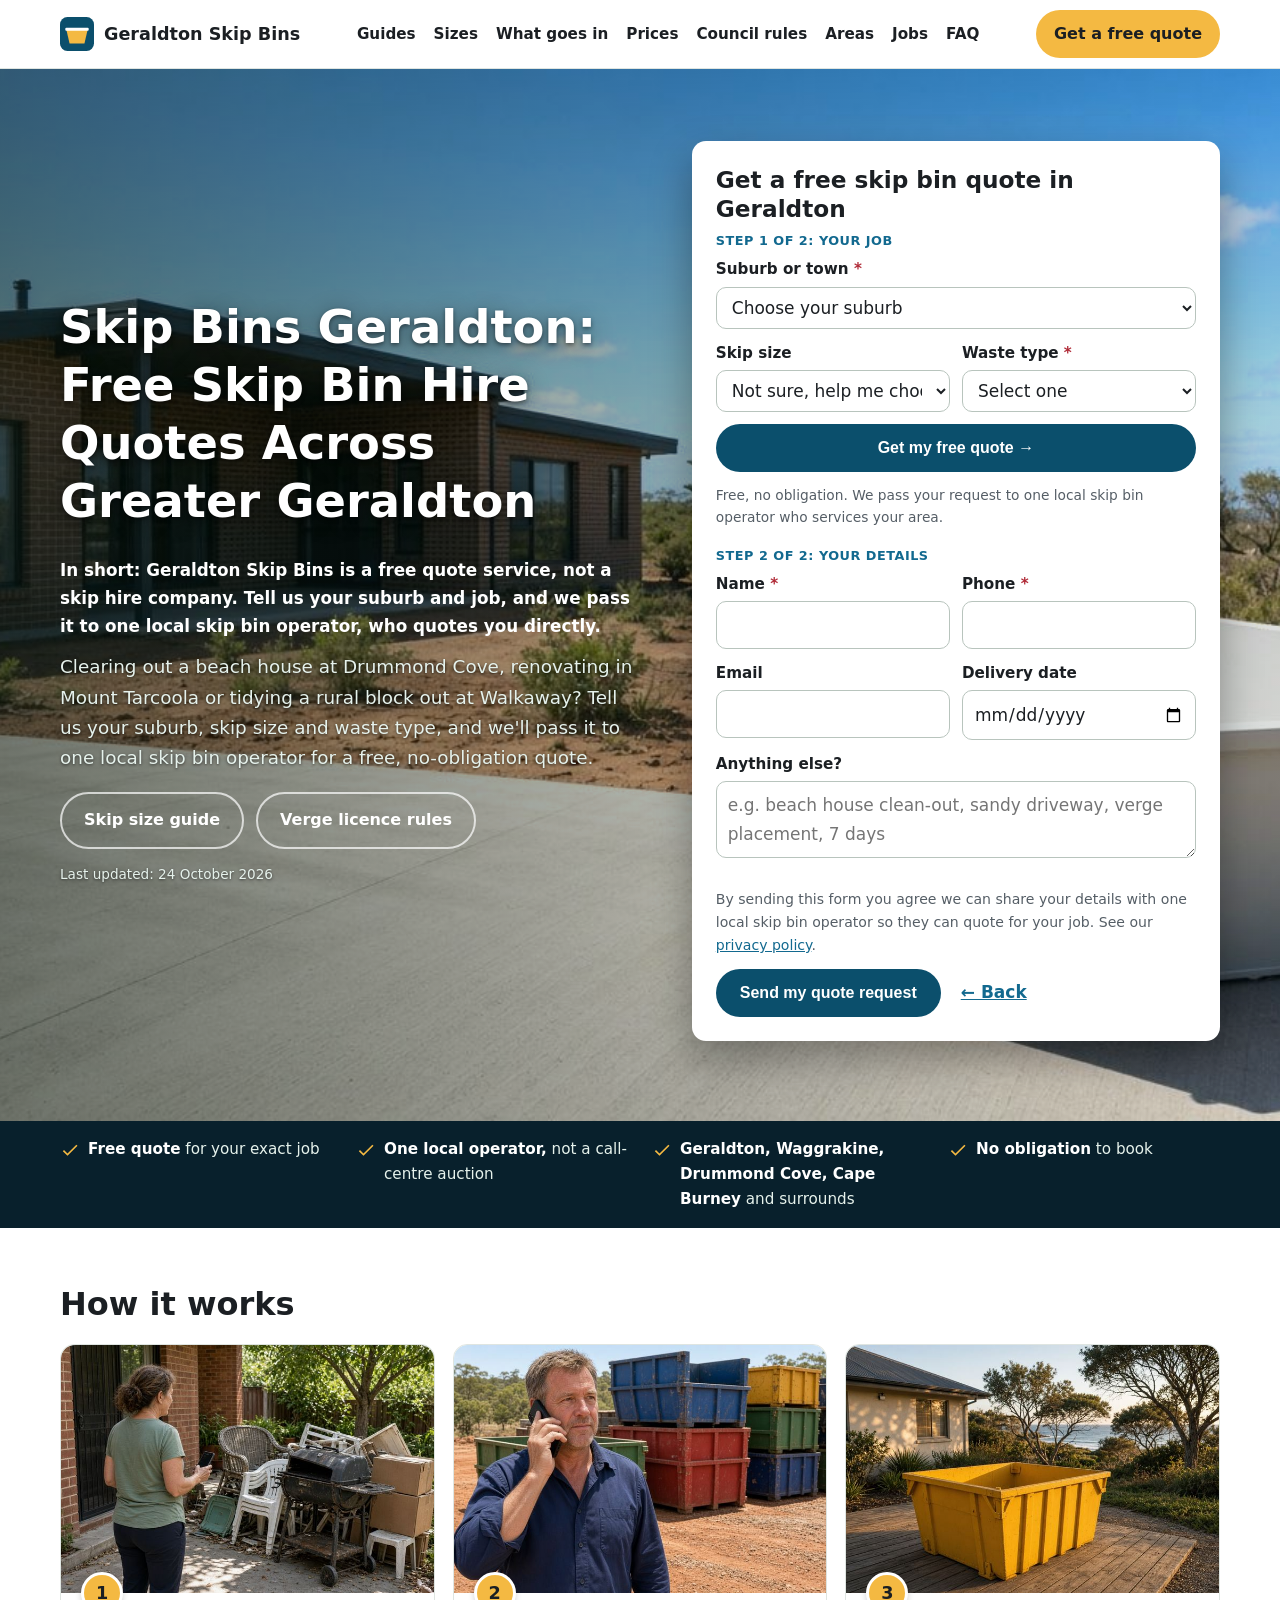
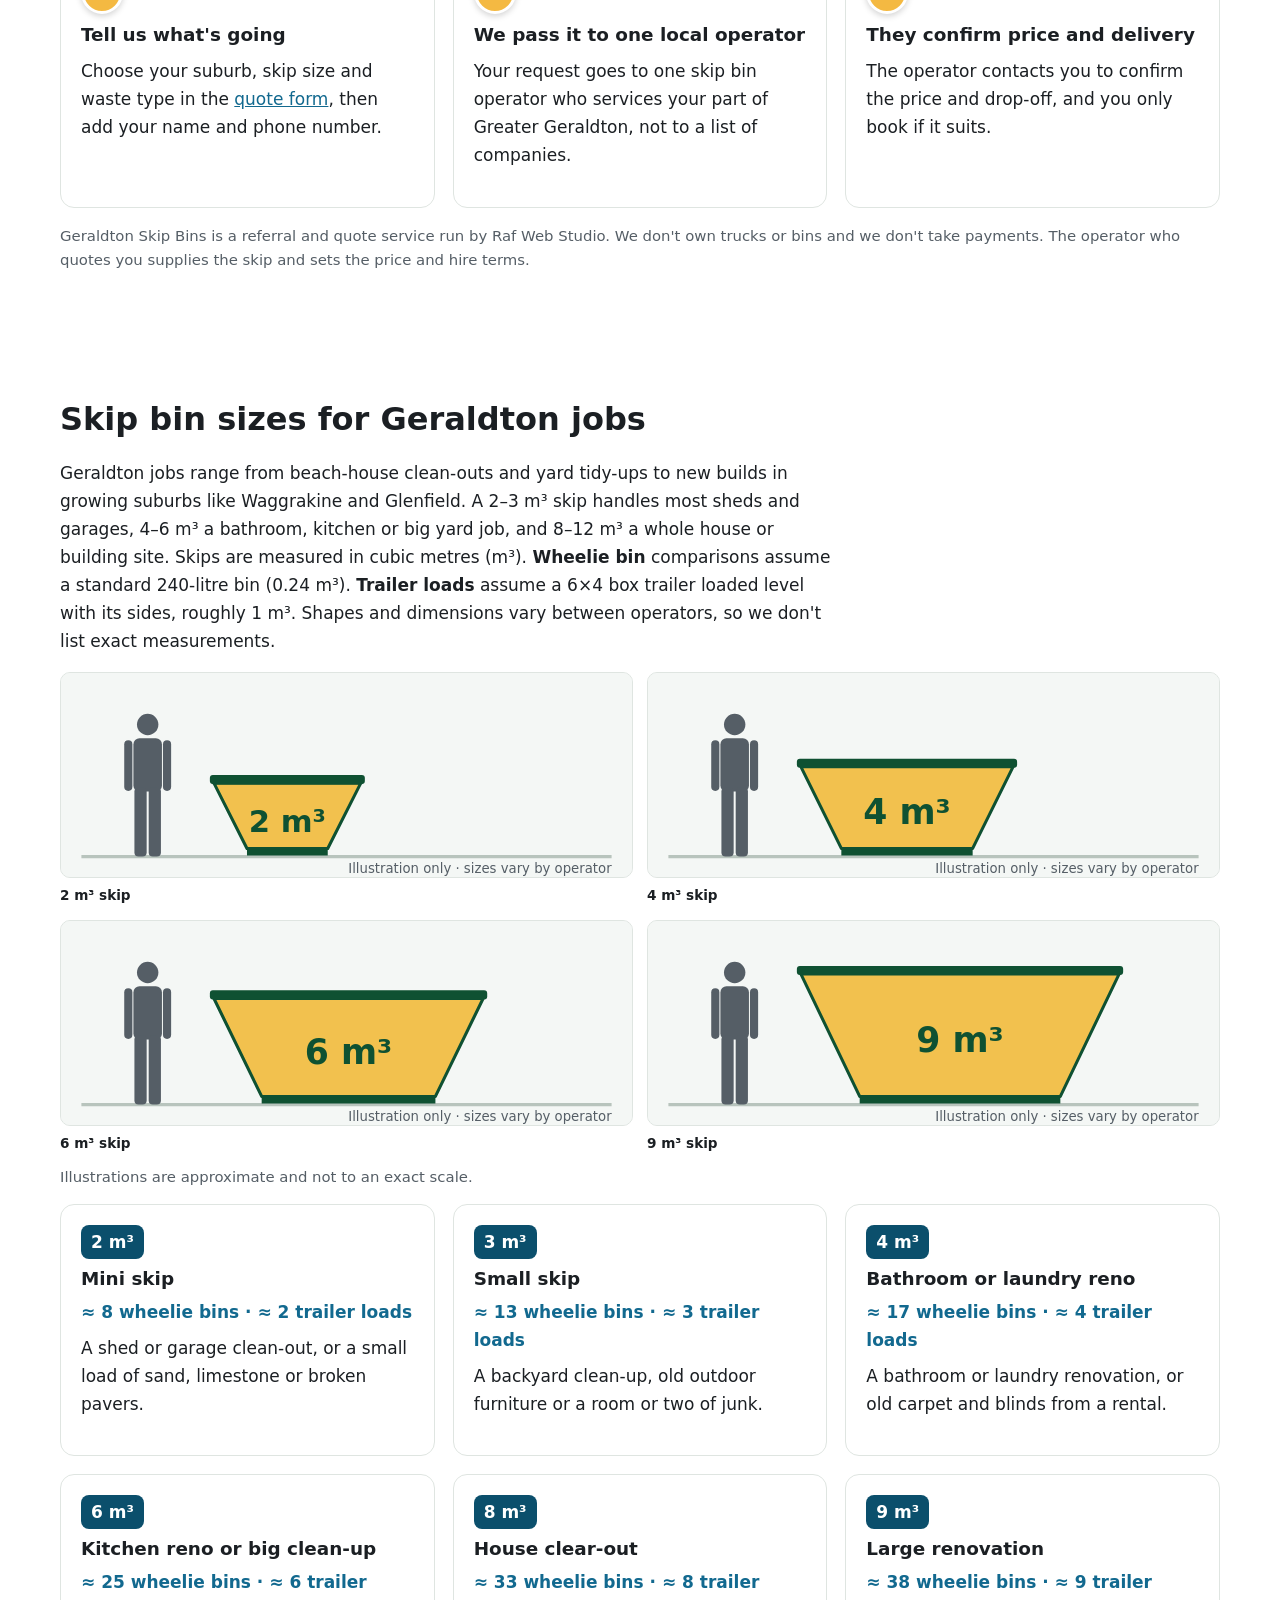
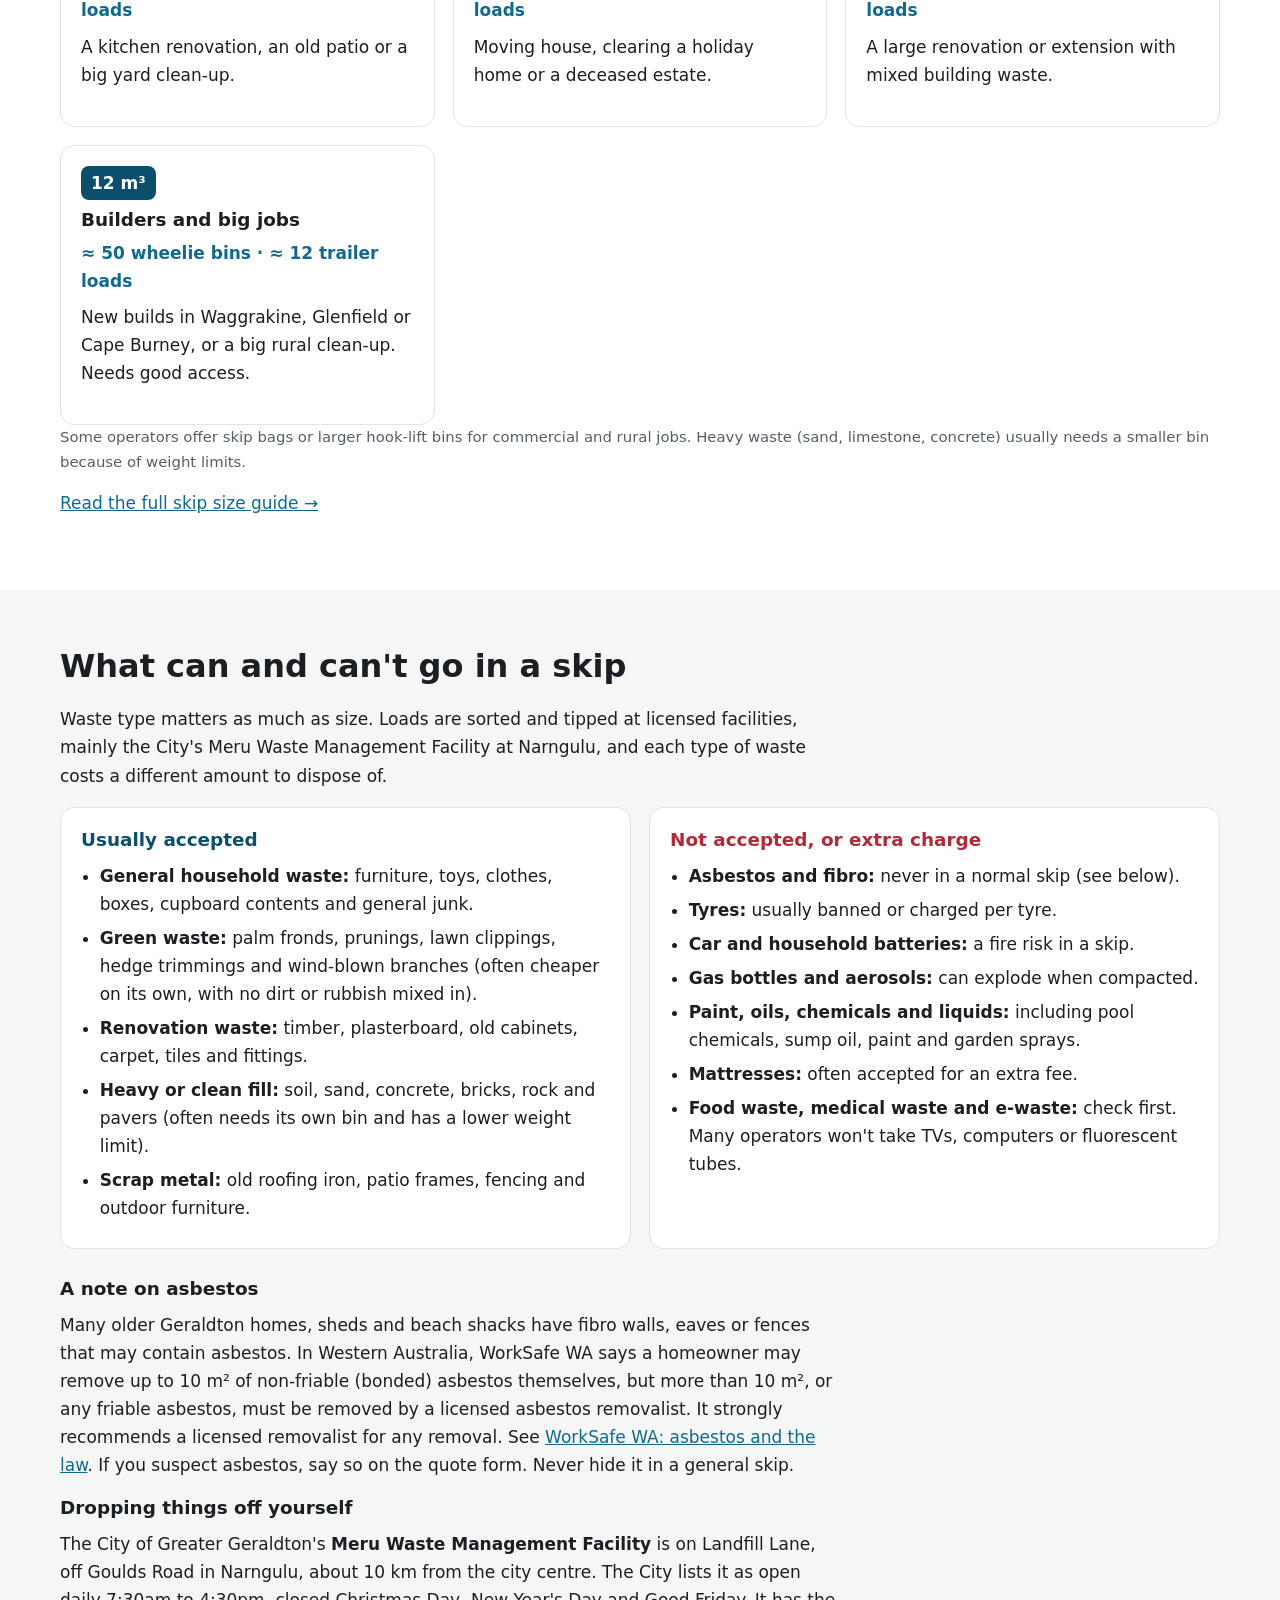
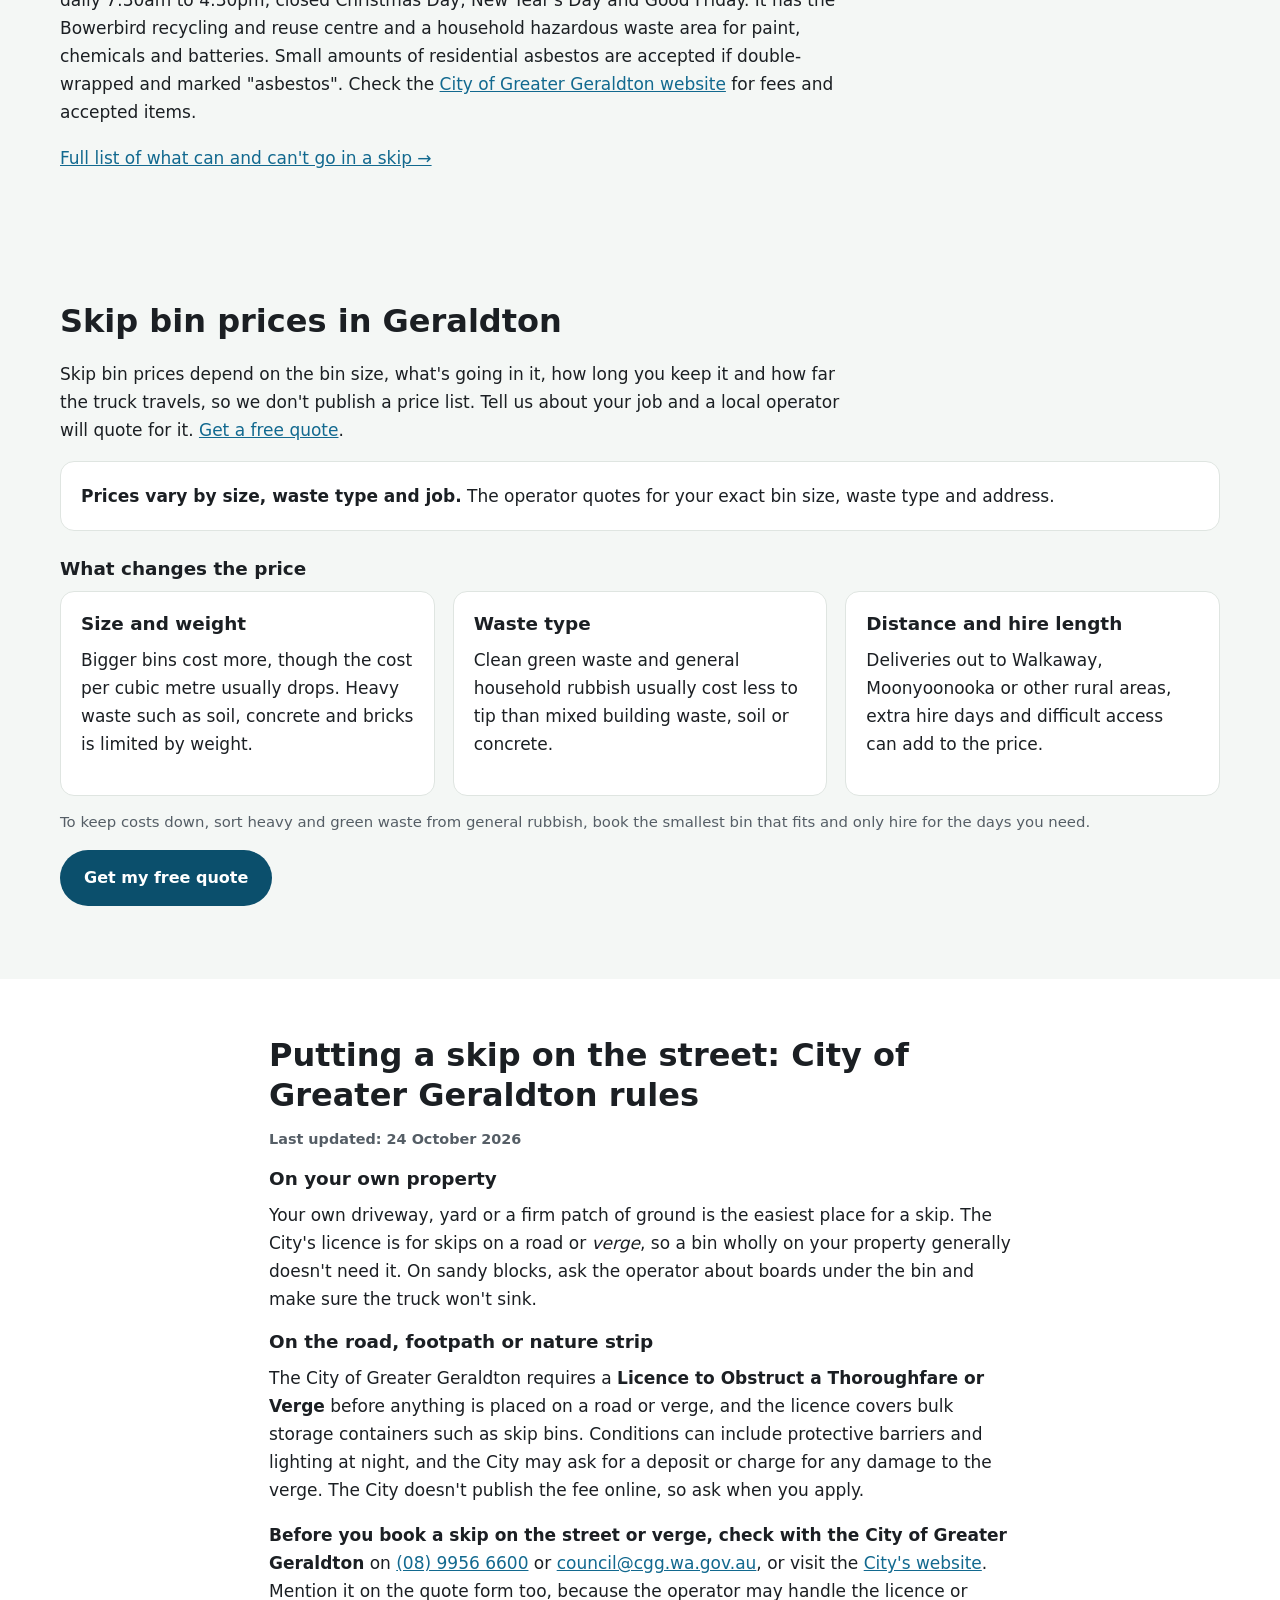
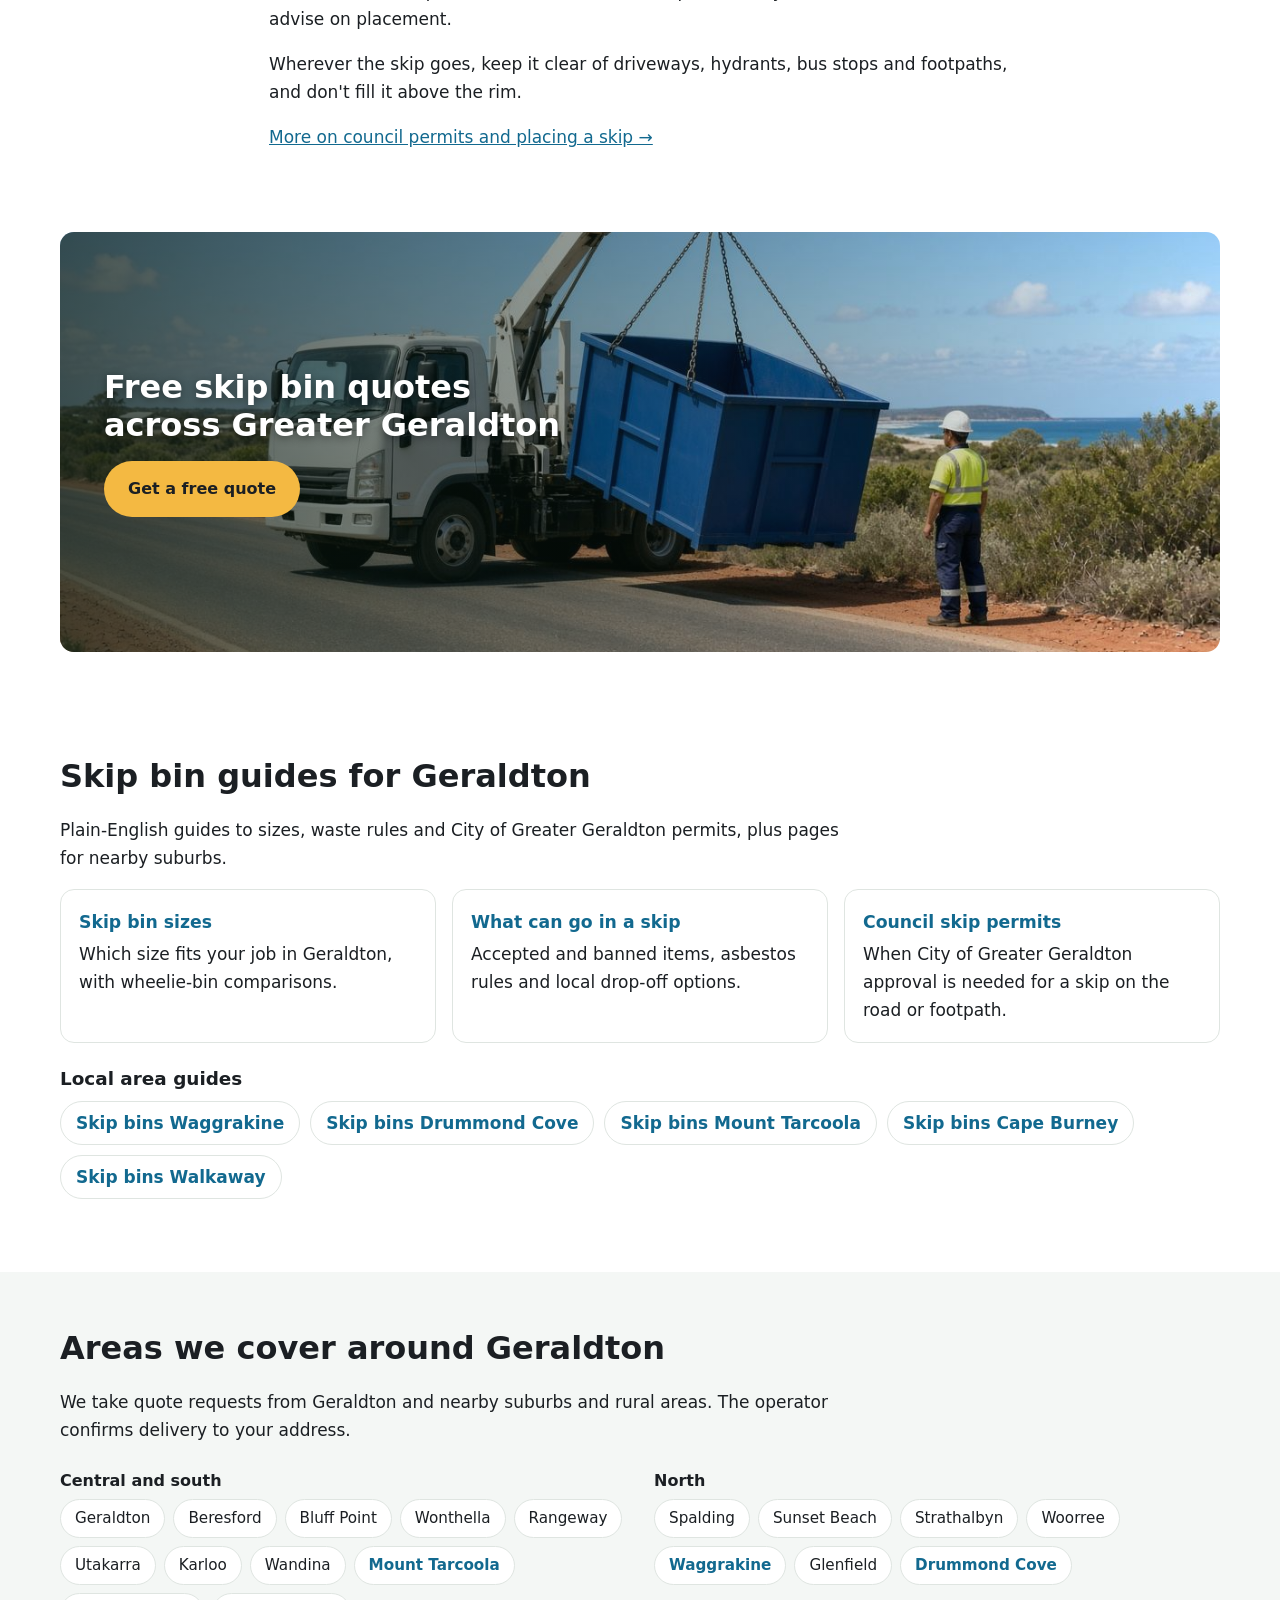
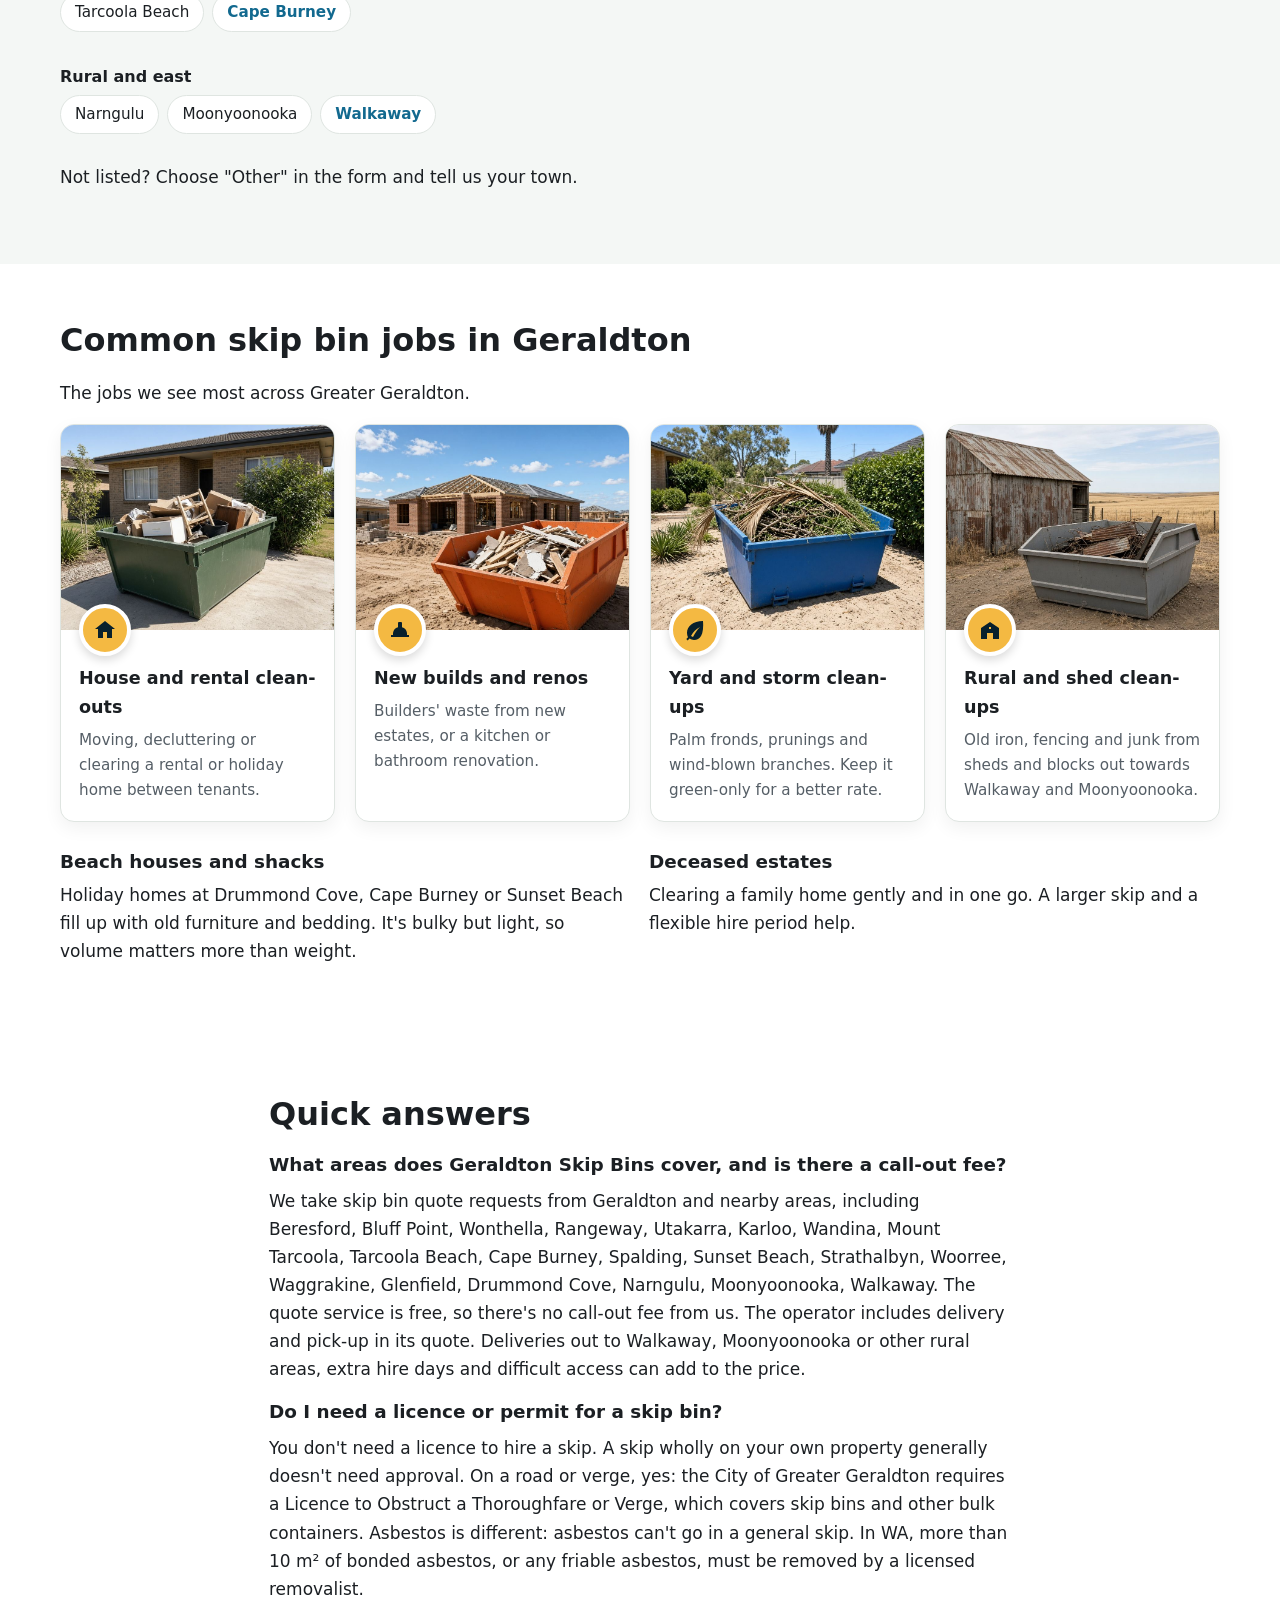
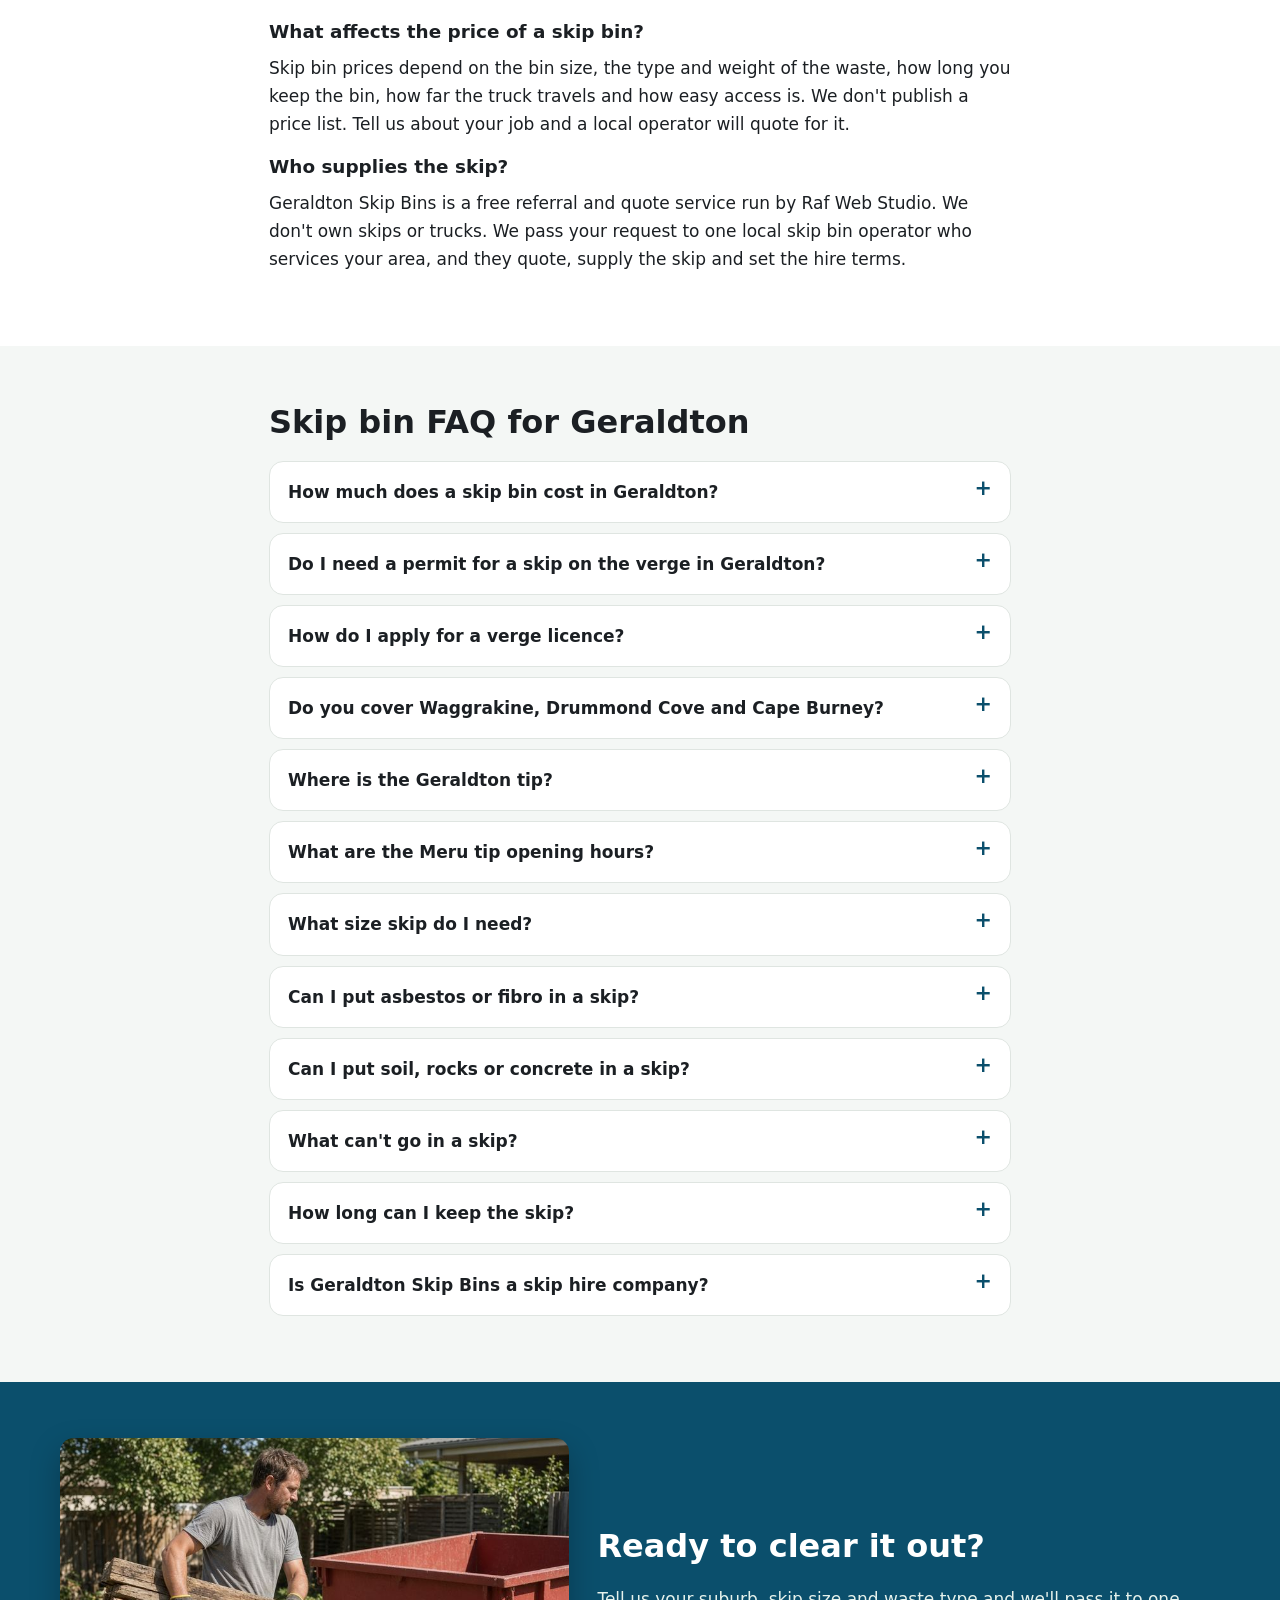
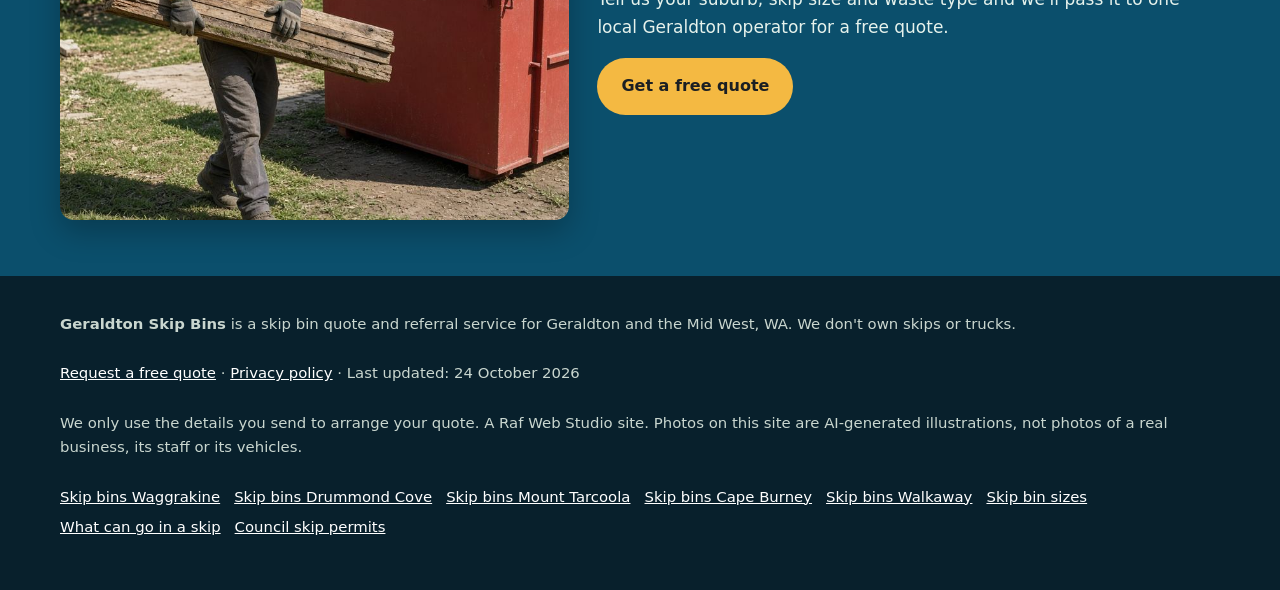
==== commit 26af4ed2: "Plain summary + Last updated line + WebPage dateModified on every page; sitemap lastmod; IndexNow ke" ====
--- a/index.html
+++ b/index.html
@@ -33,6 +33,24 @@
 <script type="application/ld+json">
 {
  "@context": "https://schema.org",
+ "@type": "WebPage",
+ "@id": "https://geraldtonskipbins.com/#webpage",
+ "url": "https://geraldtonskipbins.com/",
+ "name": "Skip Bins Geraldton | Free Skip Bin Hire Quotes in Geraldton WA",
+ "description": "Skip bins in Geraldton, Waggrakine, Drummond Cove, Cape Burney and the Mid West. Tell us your suburb, size and waste type and get a free quote from one local skip bin operator.",
+ "inLanguage": "en-AU",
+ "dateModified": "2026-10-24",
+ "isPartOf": {
+  "@id": "https://geraldtonskipbins.com/#website"
+ },
+ "about": {
+  "@id": "https://geraldtonskipbins.com/#business"
+ }
+}
+</script>
+<script type="application/ld+json">
+{
+ "@context": "https://schema.org",
  "@type": "LocalBusiness",
  "@id": "https://geraldtonskipbins.com/#business",
  "name": "Geraldton Skip Bins",
@@ -145,6 +163,7 @@
 {
  "@context": "https://schema.org",
  "@type": "WebSite",
+ "dateModified": "2026-10-24",
  "@id": "https://geraldtonskipbins.com/#website",
  "name": "Geraldton Skip Bins",
  "url": "https://geraldtonskipbins.com/",
@@ -417,9 +436,10 @@
   <div class="wrap hero-grid">
     <div class="hero-copy">
       <h1 id="h1">Skip Bins Geraldton: Free Skip Bin Hire Quotes Across Greater Geraldton</h1>
+      <p class="summary">In short: Geraldton Skip Bins is a free quote service, not a skip hire company. Tell us your suburb and job, and we pass it to one local skip bin operator, who quotes you directly.</p>
       <p class="lead">Clearing out a beach house at Drummond Cove, renovating in Mount Tarcoola or tidying a rural block out at Walkaway? Tell us your suburb, skip size and waste type, and we'll pass it to one local skip bin operator for a free, no-obligation quote.</p>
       <div class="ctas"><a class="btn btn-ghost" href="#sizes">Skip size guide</a><a class="btn btn-ghost" href="#council">Verge licence rules</a></div>
-      <p class="updated">Updated 24 October 2026</p>
+      <p class="updated">Last updated: 24 October 2026</p>
     </div>
     <div class="hero-form-card" id="quote">
       <h2 id="quote-h">Get a free skip bin quote in Geraldton</h2>
@@ -535,7 +555,7 @@
 <section id="council" aria-labelledby="council-h">
   <div class="wrap intro">
     <h2 id="council-h">Putting a skip on the street: City of Greater Geraldton rules</h2>
-    <p class="updated-dark">Last checked: 24 Oct 2026</p>
+    <p class="updated-dark">Last updated: 24 October 2026</p>
     <h3>On your own property</h3>
     <p>Your own driveway, yard or a firm patch of ground is the easiest place for a skip. The City's licence is for skips on a road or <em>verge</em>, so a bin wholly on your property generally doesn't need it. On sandy blocks, ask the operator about boards under the bin and make sure the truck won't sink.</p>
     <h3>On the road, footpath or nature strip</h3>
@@ -647,7 +667,7 @@
 <footer class="site-footer">
   <div class="wrap">
     <p><strong>Geraldton Skip Bins</strong> is a skip bin quote and referral service for Geraldton and the Mid West, WA. We don't own skips or trucks.</p>
-    <p><a href="#quote">Request a free quote</a> · <a href="privacy.html">Privacy policy</a> · Updated 24 October 2026</p>
+    <p><a href="#quote">Request a free quote</a> · <a href="privacy.html">Privacy policy</a> · Last updated: 24 October 2026</p>
     <p>We only use the details you send to arrange your quote. A Raf Web Studio site. Photos on this site are AI-generated illustrations, not photos of a real business, its staff or its vehicles.</p>
     <p class="footer-links"><a href="/skip-bins-waggrakine/">Skip bins Waggrakine</a> <a href="/skip-bins-drummond-cove/">Skip bins Drummond Cove</a> <a href="/skip-bins-mount-tarcoola/">Skip bins Mount Tarcoola</a> <a href="/skip-bins-cape-burney/">Skip bins Cape Burney</a> <a href="/skip-bins-walkaway/">Skip bins Walkaway</a> <a href="/skip-bin-sizes/">Skip bin sizes</a> <a href="/what-can-go-in-a-skip/">What can go in a skip</a> <a href="/skip-bin-council-permit/">Council skip permits</a></p>
   </div>
--- a/styles.css
+++ b/styles.css
@@ -255,3 +255,7 @@
 /* site-specific */
 .photo-note{font-size:.8rem;color:var(--muted);margin-top:8px}
 .disclaimer{background:#fff8e6;border:1px solid #f0d58a;border-radius:var(--radius);padding:16px 18px;font-size:.95rem}
+
+/* summary-v1 */
+.summary{font-size:1.05rem;font-weight:600;max-width:44em;margin:0 0 .7em}
+.hero .summary,.page-hero .summary{color:#fff}
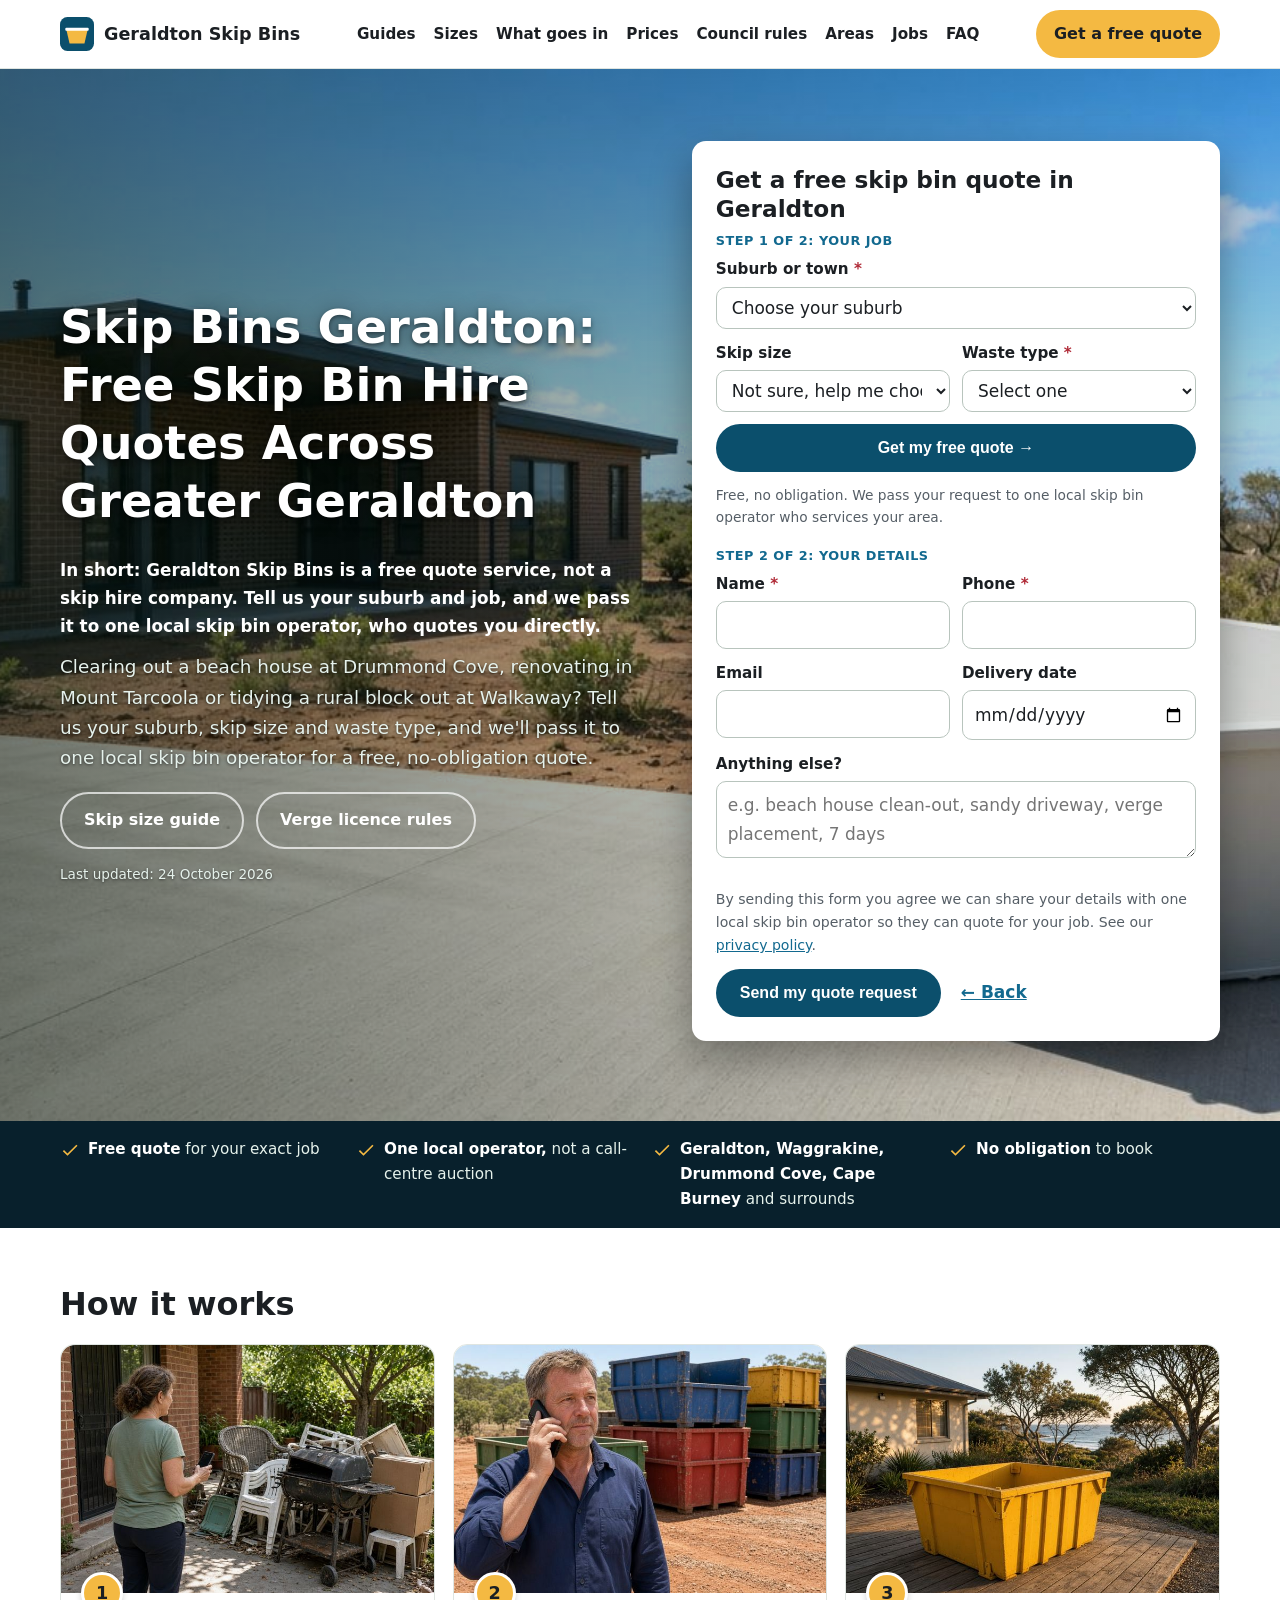
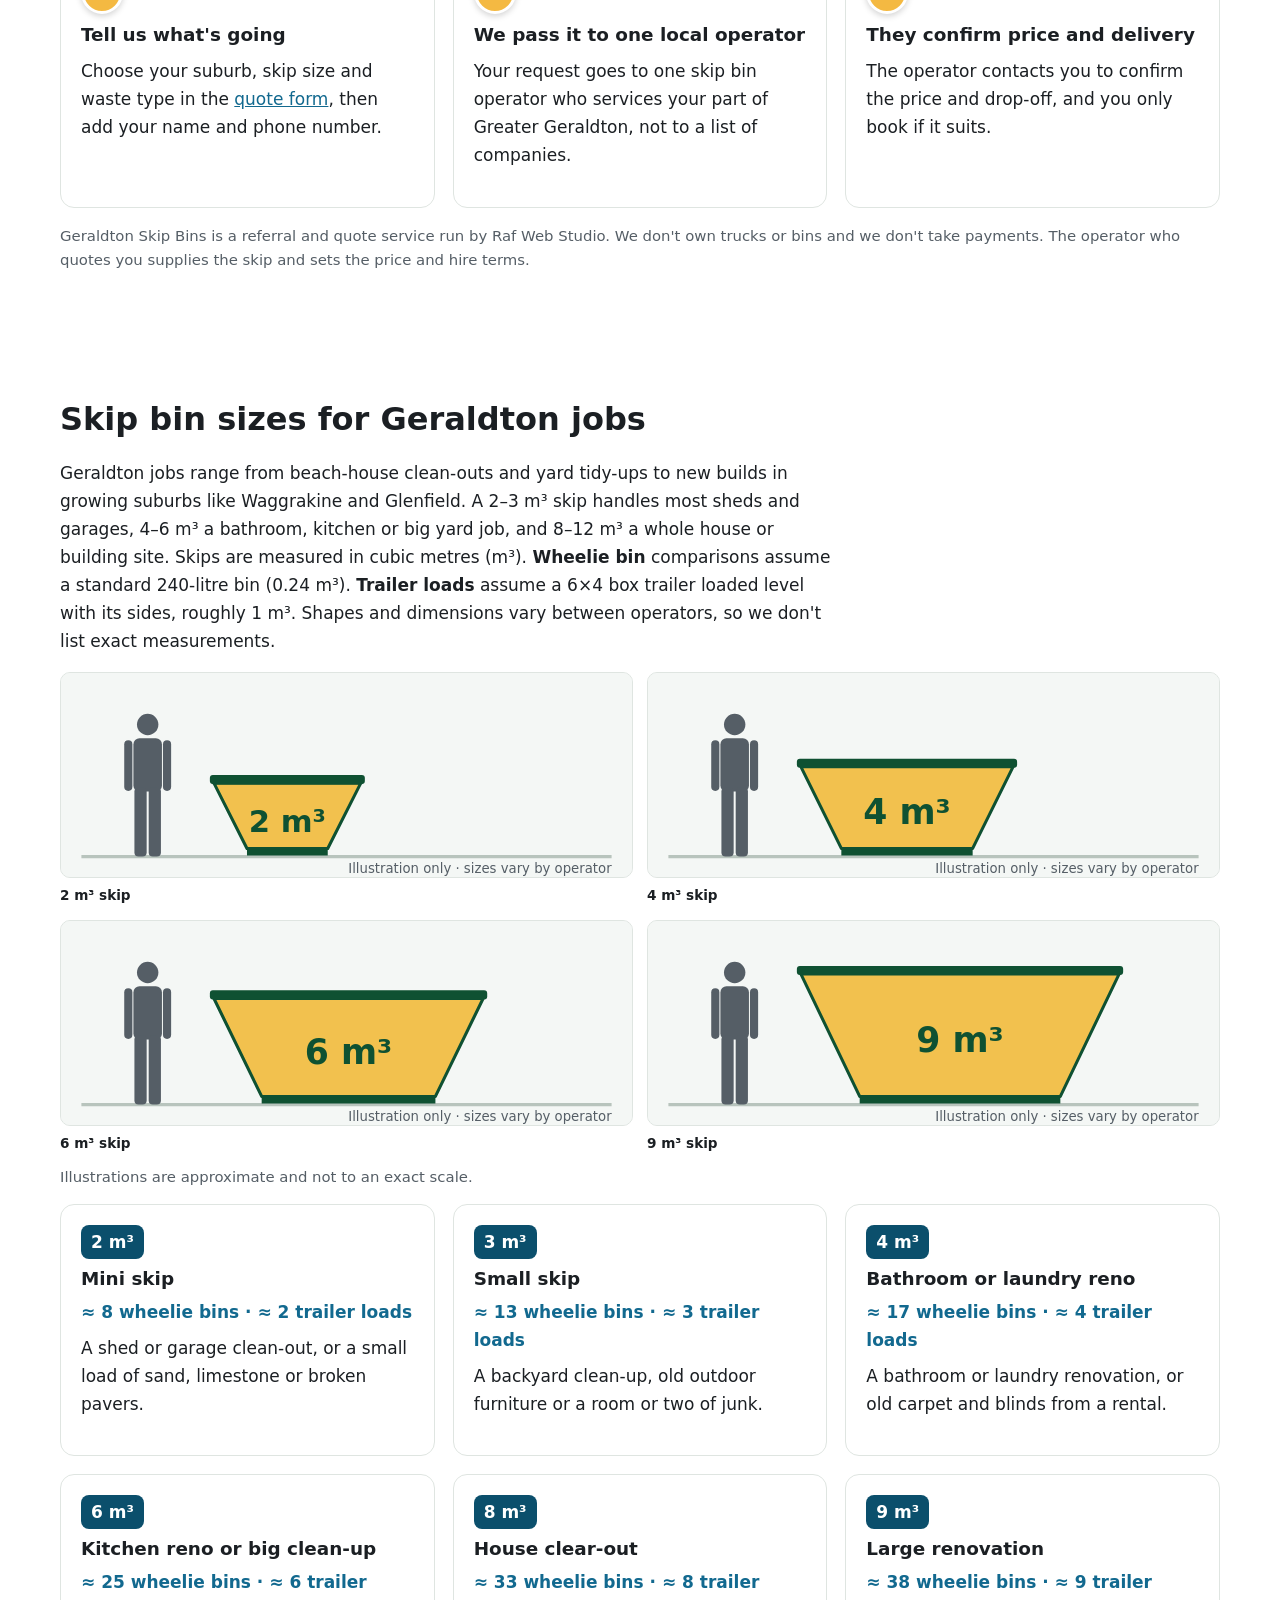
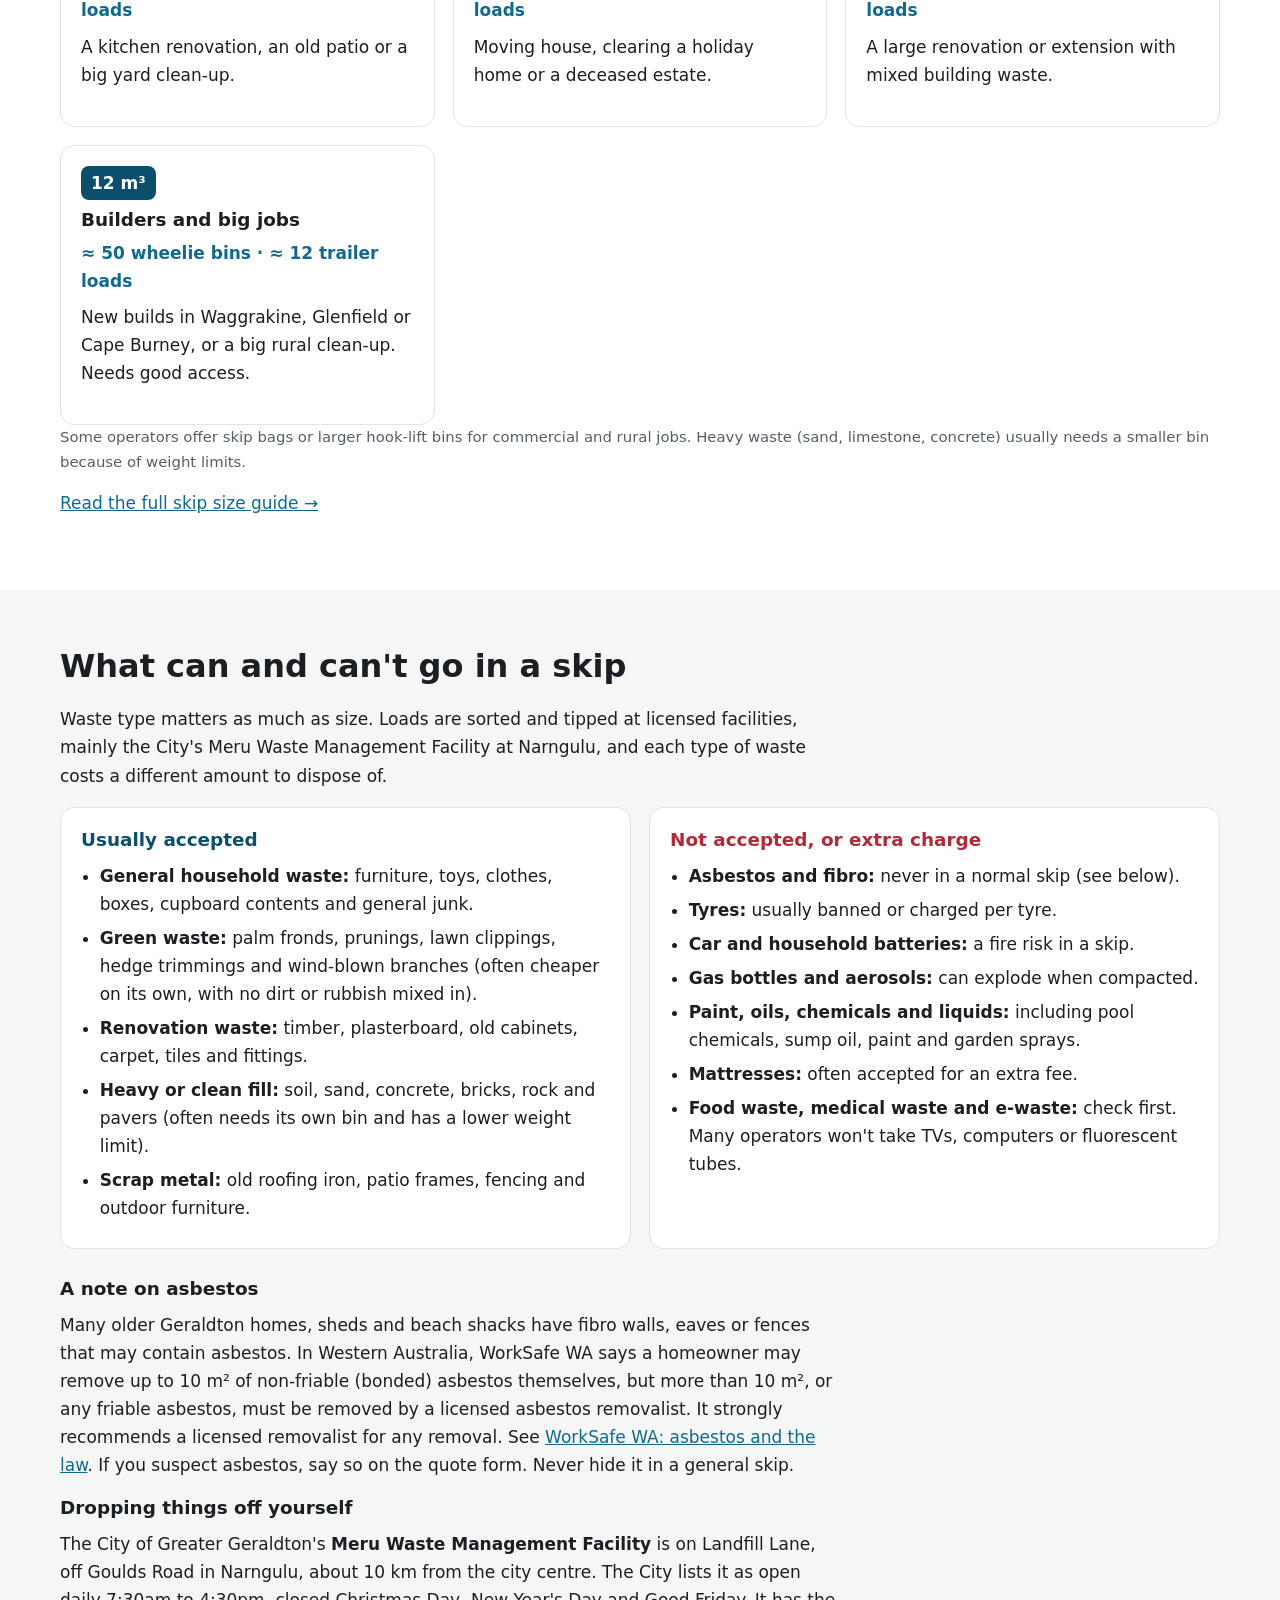
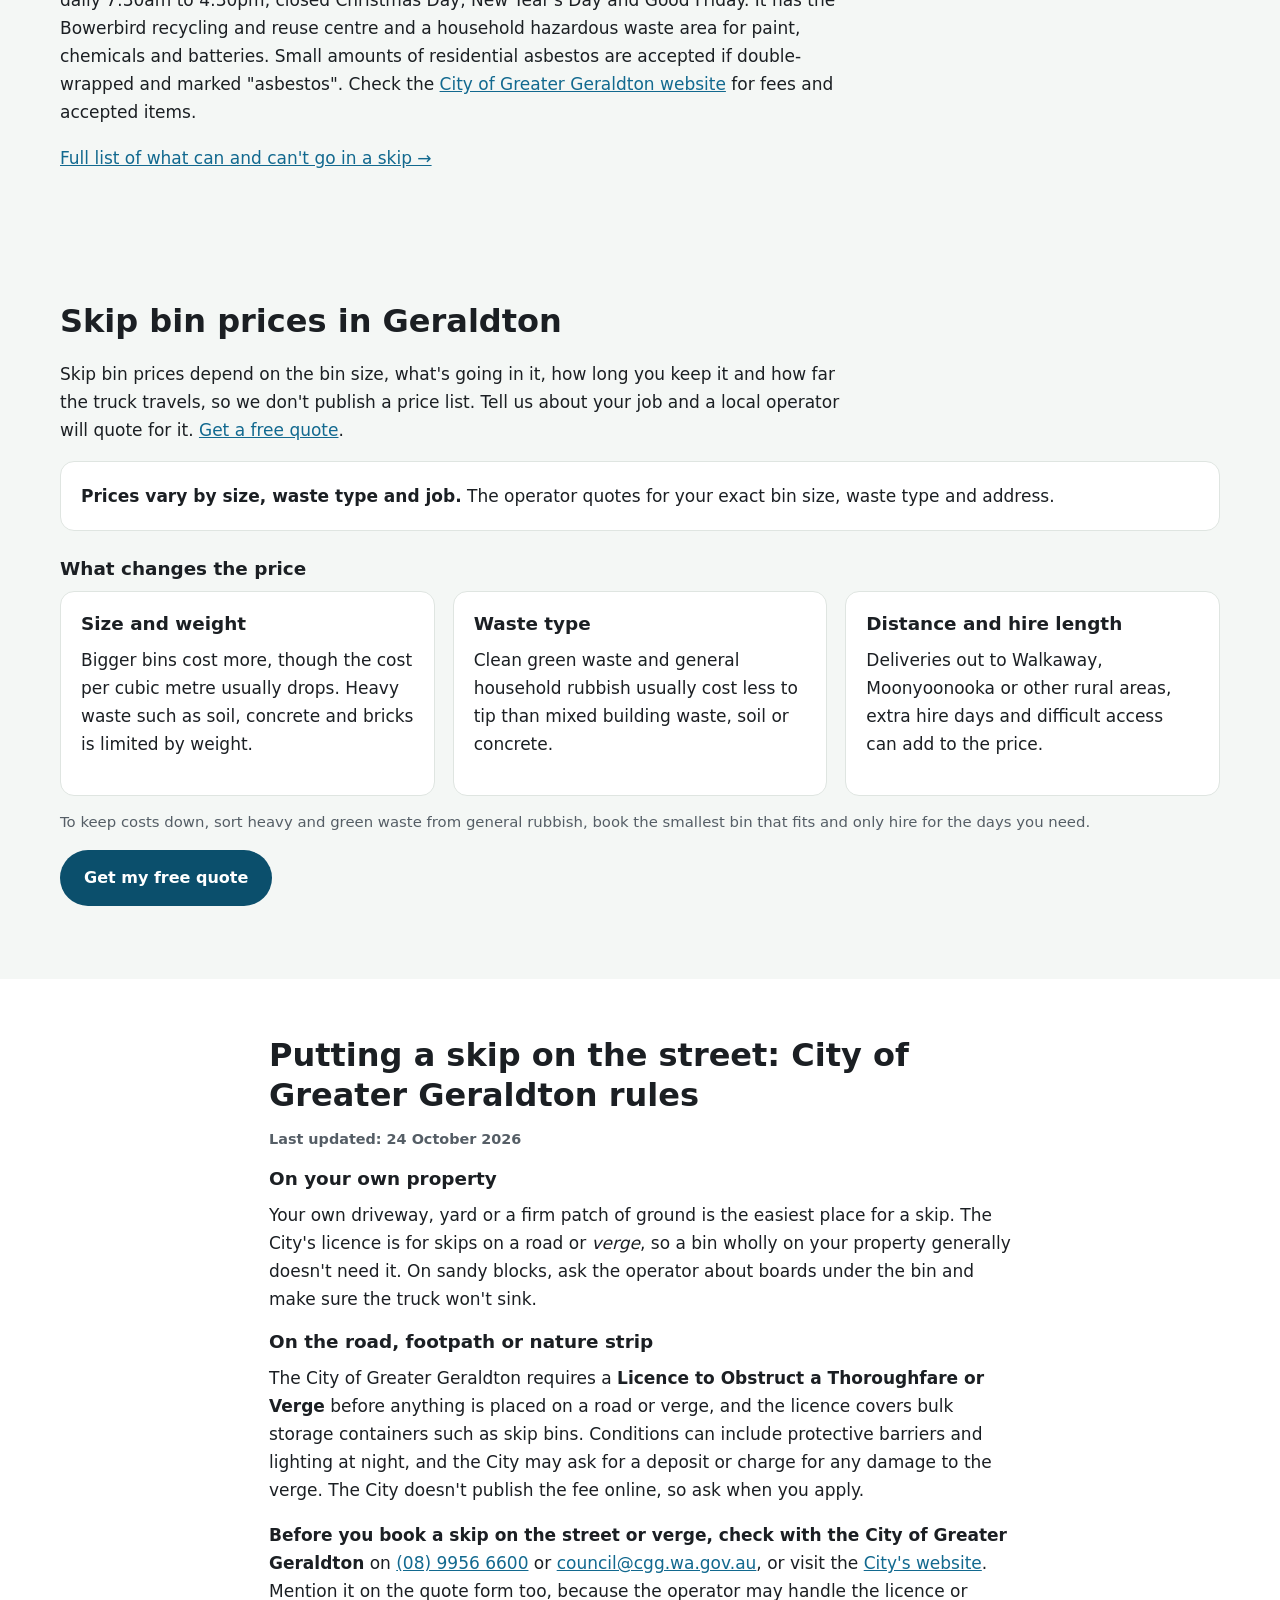
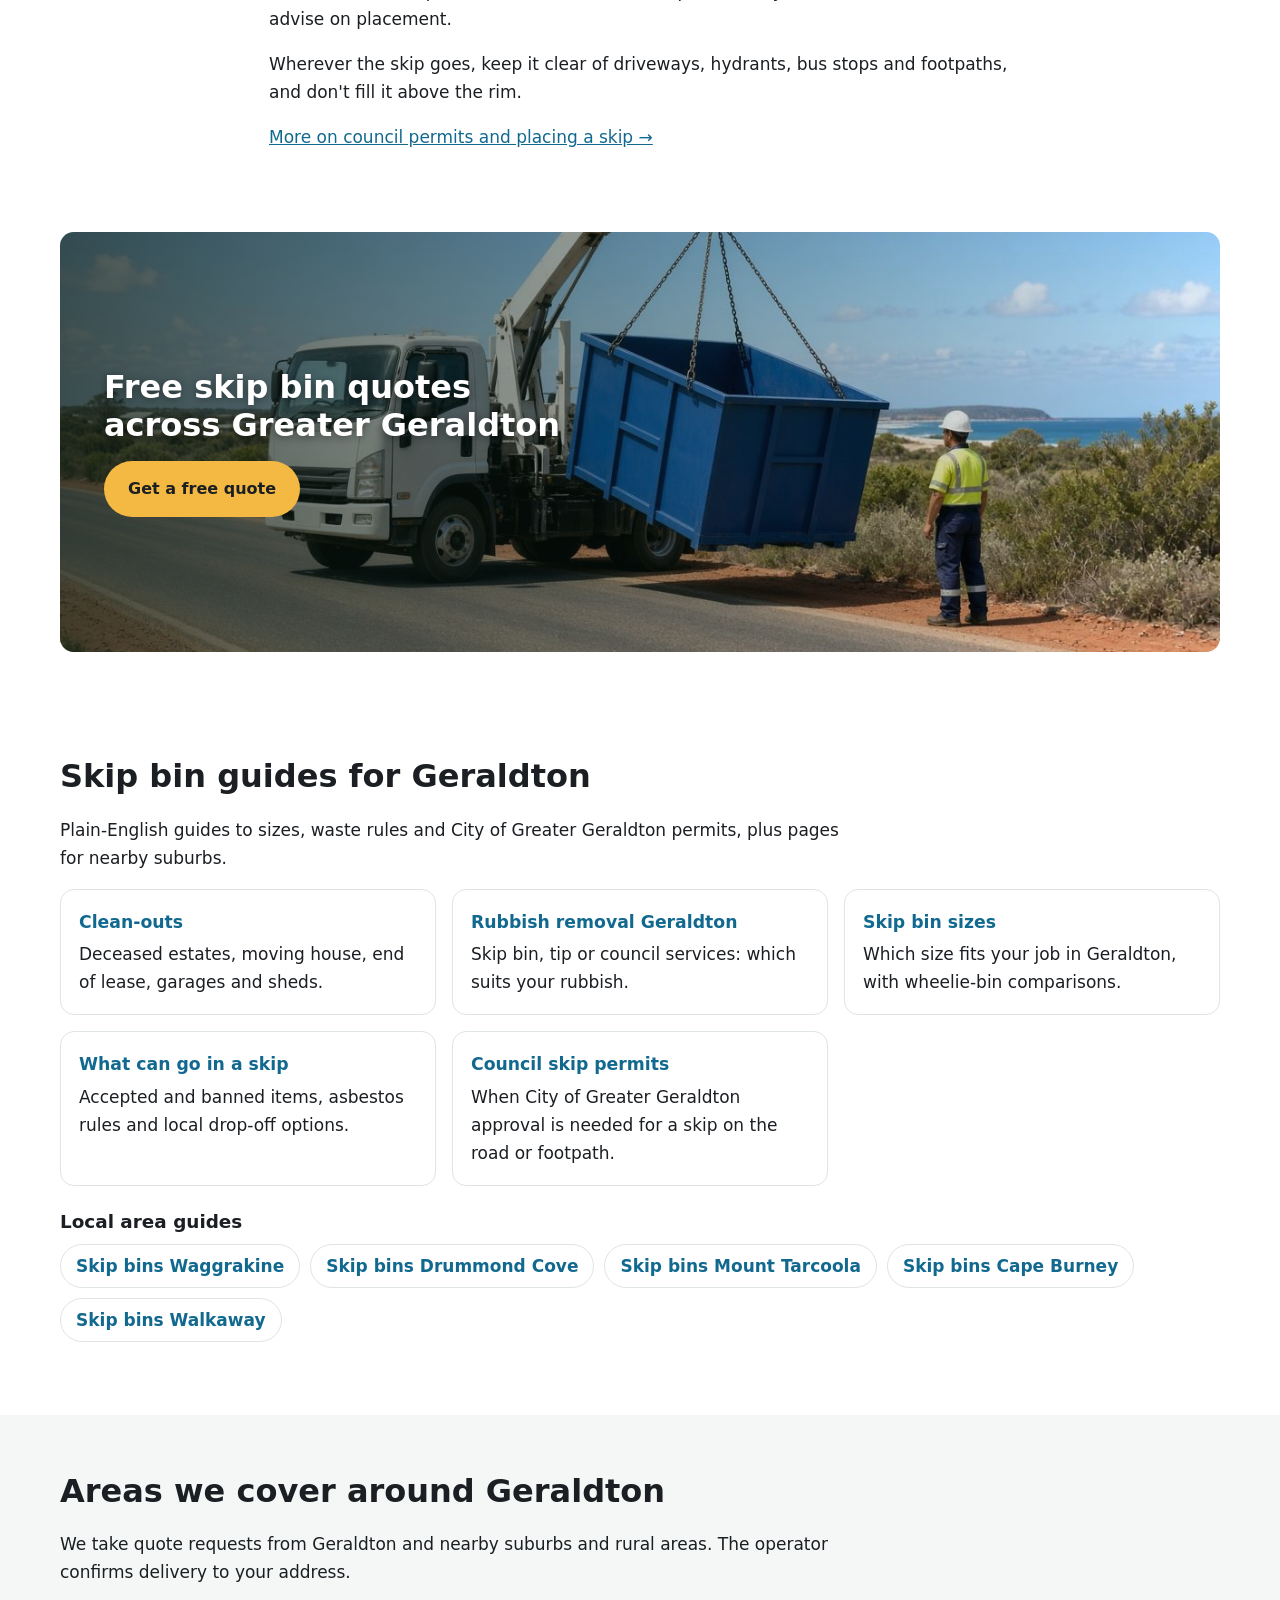
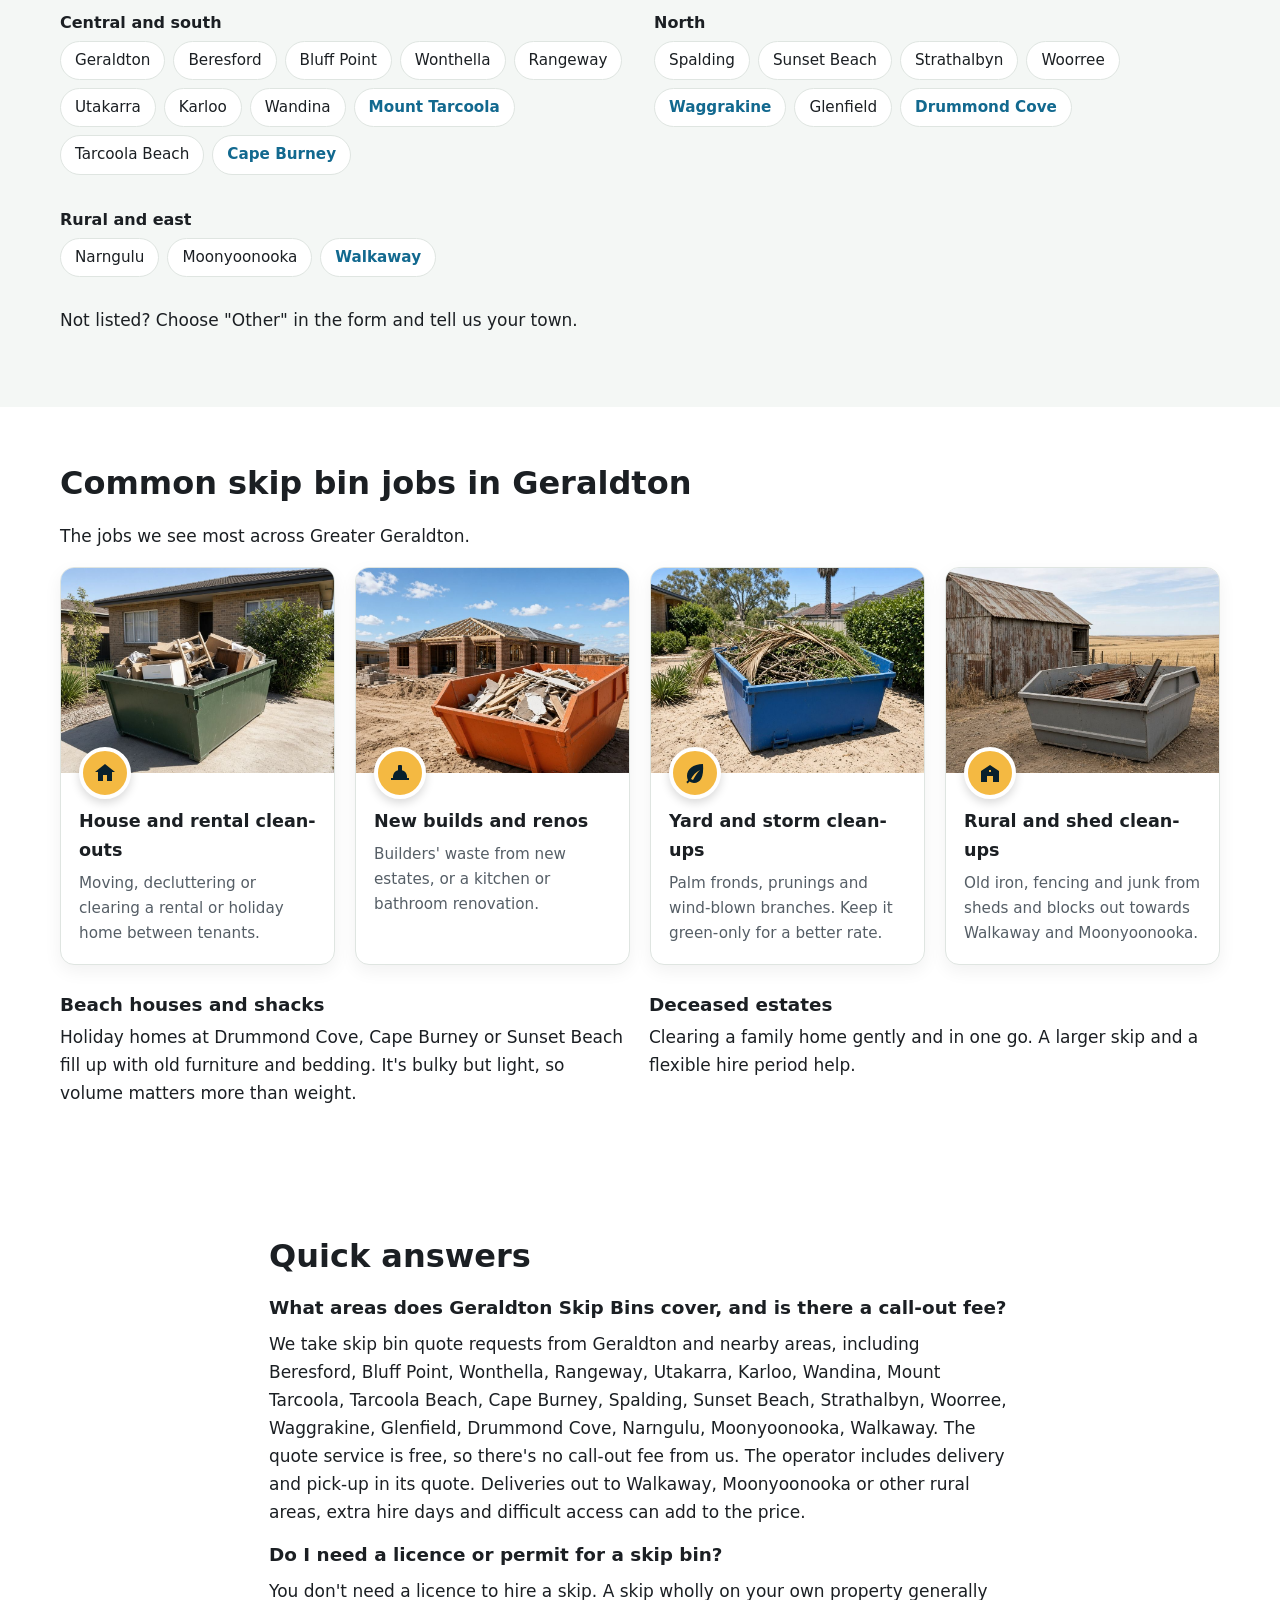
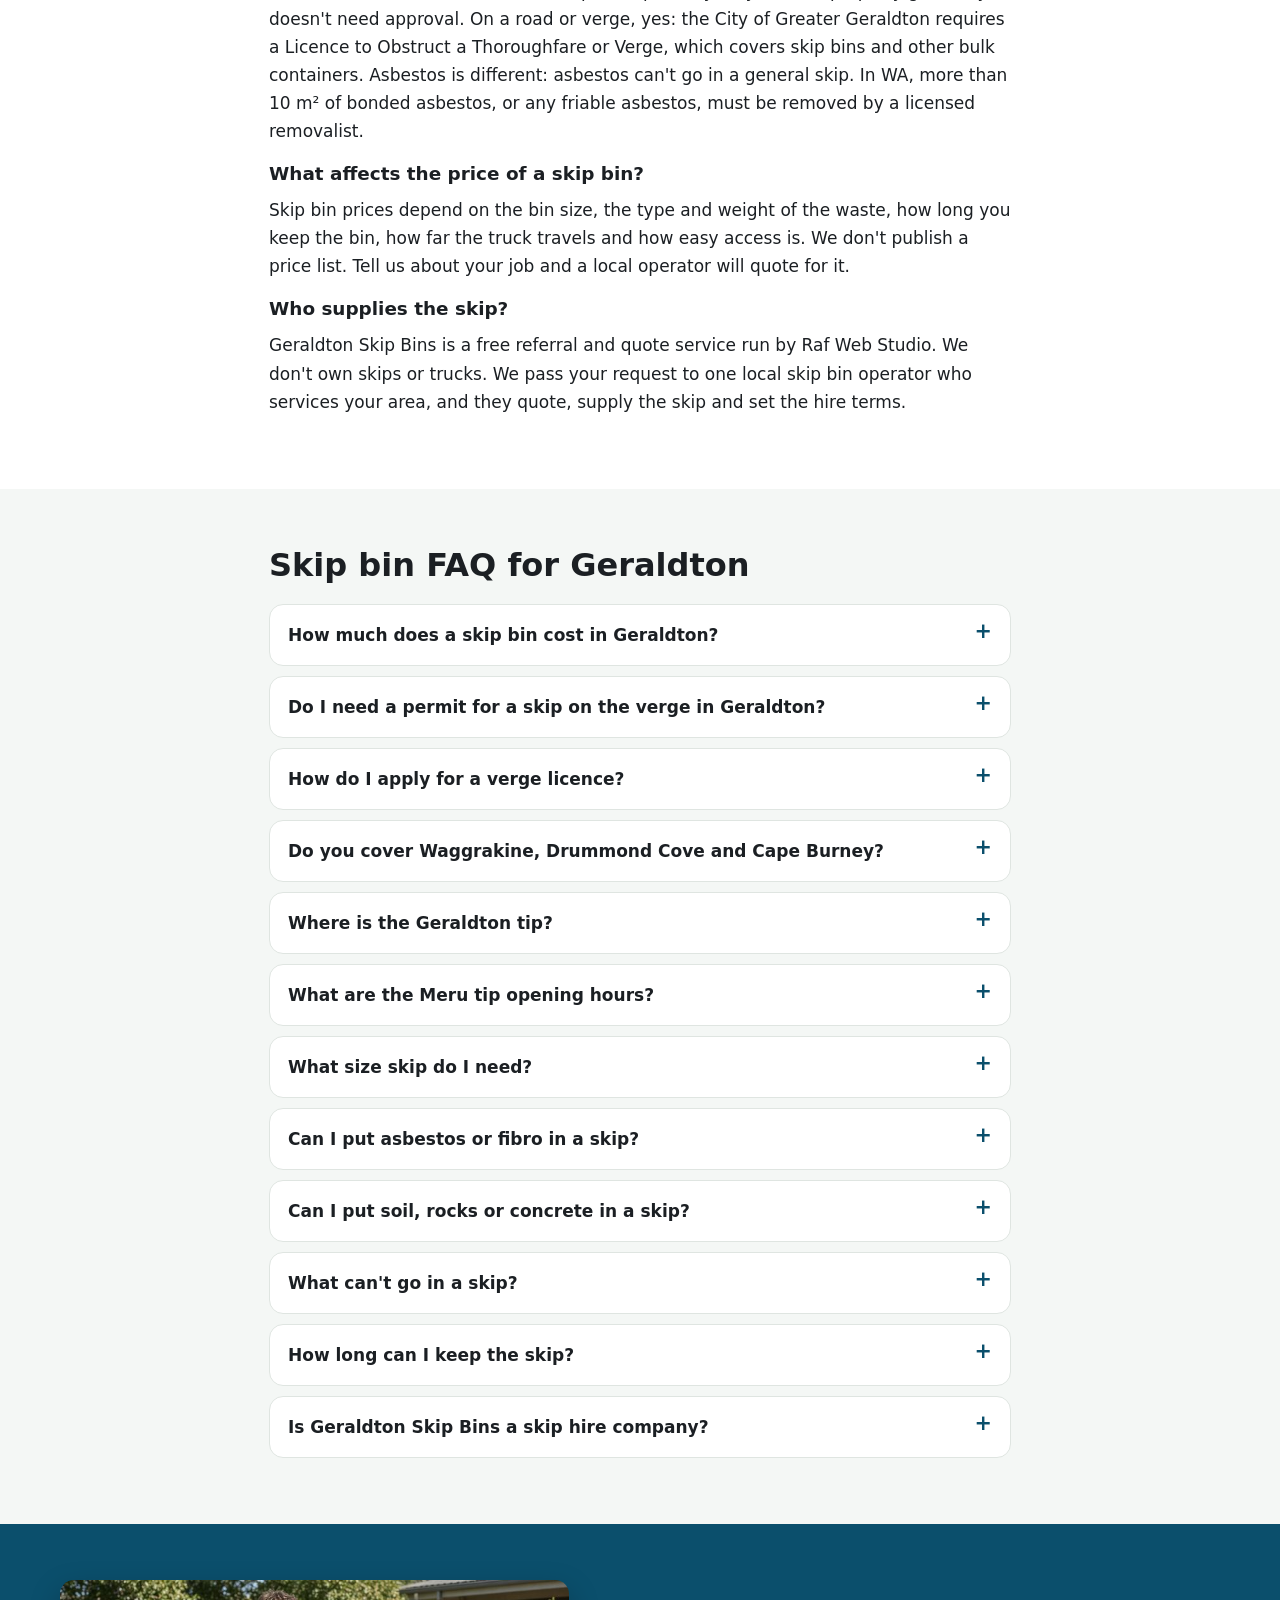
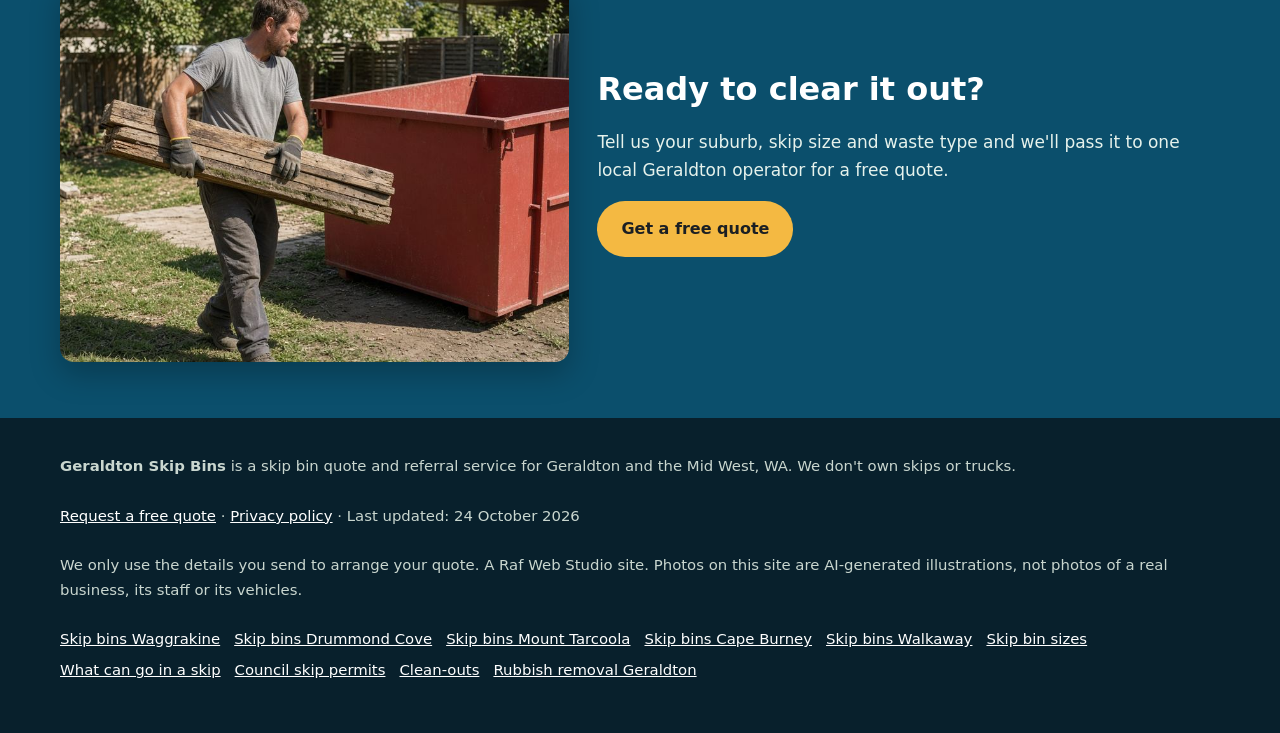
==== commit 53c2f126: "SEO batch 3: add /clean-outs/ and /rubbish-removal-geraldton/ guides (FAQ schema, quote form, sitema" ====
--- a/index.html
+++ b/index.html
@@ -580,7 +580,7 @@
   <div class="wrap">
     <h2 id="guides-h">Skip bin guides for Geraldton</h2>
     <p class="intro">Plain-English guides to sizes, waste rules and City of Greater Geraldton permits, plus pages for nearby suburbs.</p>
-    <div class="guide-cards"><a href="/skip-bin-sizes/"><strong>Skip bin sizes</strong>Which size fits your job in Geraldton, with wheelie-bin comparisons.</a><a href="/what-can-go-in-a-skip/"><strong>What can go in a skip</strong>Accepted and banned items, asbestos rules and local drop-off options.</a><a href="/skip-bin-council-permit/"><strong>Council skip permits</strong>When City of Greater Geraldton approval is needed for a skip on the road or footpath.</a></div>
+    <div class="guide-cards"><a href="/clean-outs/"><strong>Clean-outs</strong>Deceased estates, moving house, end of lease, garages and sheds.</a><a href="/rubbish-removal-geraldton/"><strong>Rubbish removal Geraldton</strong>Skip bin, tip or council services: which suits your rubbish.</a><a href="/skip-bin-sizes/"><strong>Skip bin sizes</strong>Which size fits your job in Geraldton, with wheelie-bin comparisons.</a><a href="/what-can-go-in-a-skip/"><strong>What can go in a skip</strong>Accepted and banned items, asbestos rules and local drop-off options.</a><a href="/skip-bin-council-permit/"><strong>Council skip permits</strong>When City of Greater Geraldton approval is needed for a skip on the road or footpath.</a></div>
     <h3 style="margin-top:24px">Local area guides</h3>
     <ul class="link-list"><li><a href="/skip-bins-waggrakine/">Skip bins Waggrakine</a></li><li><a href="/skip-bins-drummond-cove/">Skip bins Drummond Cove</a></li><li><a href="/skip-bins-mount-tarcoola/">Skip bins Mount Tarcoola</a></li><li><a href="/skip-bins-cape-burney/">Skip bins Cape Burney</a></li><li><a href="/skip-bins-walkaway/">Skip bins Walkaway</a></li></ul>
   </div>
@@ -669,7 +669,7 @@
     <p><strong>Geraldton Skip Bins</strong> is a skip bin quote and referral service for Geraldton and the Mid West, WA. We don't own skips or trucks.</p>
     <p><a href="#quote">Request a free quote</a> · <a href="privacy.html">Privacy policy</a> · Last updated: 24 October 2026</p>
     <p>We only use the details you send to arrange your quote. A Raf Web Studio site. Photos on this site are AI-generated illustrations, not photos of a real business, its staff or its vehicles.</p>
-    <p class="footer-links"><a href="/skip-bins-waggrakine/">Skip bins Waggrakine</a> <a href="/skip-bins-drummond-cove/">Skip bins Drummond Cove</a> <a href="/skip-bins-mount-tarcoola/">Skip bins Mount Tarcoola</a> <a href="/skip-bins-cape-burney/">Skip bins Cape Burney</a> <a href="/skip-bins-walkaway/">Skip bins Walkaway</a> <a href="/skip-bin-sizes/">Skip bin sizes</a> <a href="/what-can-go-in-a-skip/">What can go in a skip</a> <a href="/skip-bin-council-permit/">Council skip permits</a></p>
+    <p class="footer-links"><a href="/skip-bins-waggrakine/">Skip bins Waggrakine</a> <a href="/skip-bins-drummond-cove/">Skip bins Drummond Cove</a> <a href="/skip-bins-mount-tarcoola/">Skip bins Mount Tarcoola</a> <a href="/skip-bins-cape-burney/">Skip bins Cape Burney</a> <a href="/skip-bins-walkaway/">Skip bins Walkaway</a> <a href="/skip-bin-sizes/">Skip bin sizes</a> <a href="/what-can-go-in-a-skip/">What can go in a skip</a> <a href="/skip-bin-council-permit/">Council skip permits</a> <a href="/clean-outs/">Clean-outs</a> <a href="/rubbish-removal-geraldton/">Rubbish removal Geraldton</a></p>
   </div>
 </footer>
 
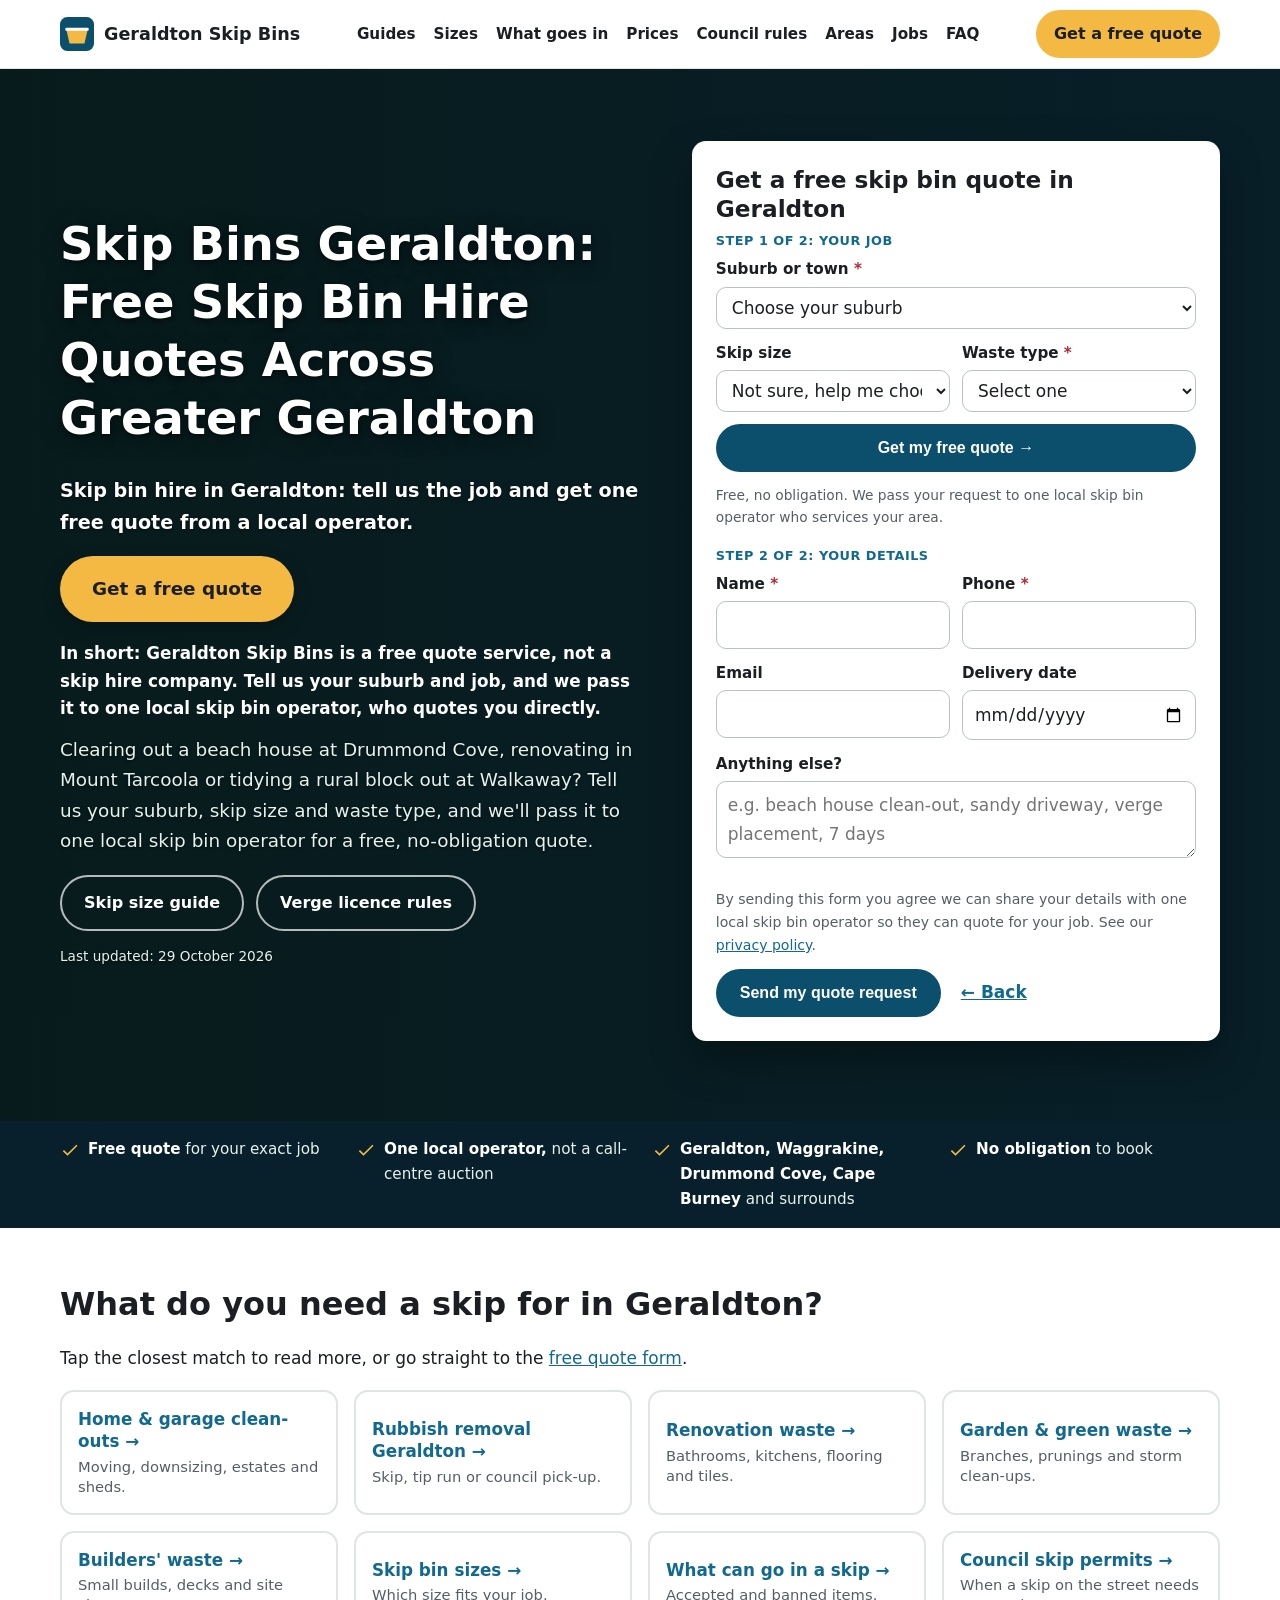
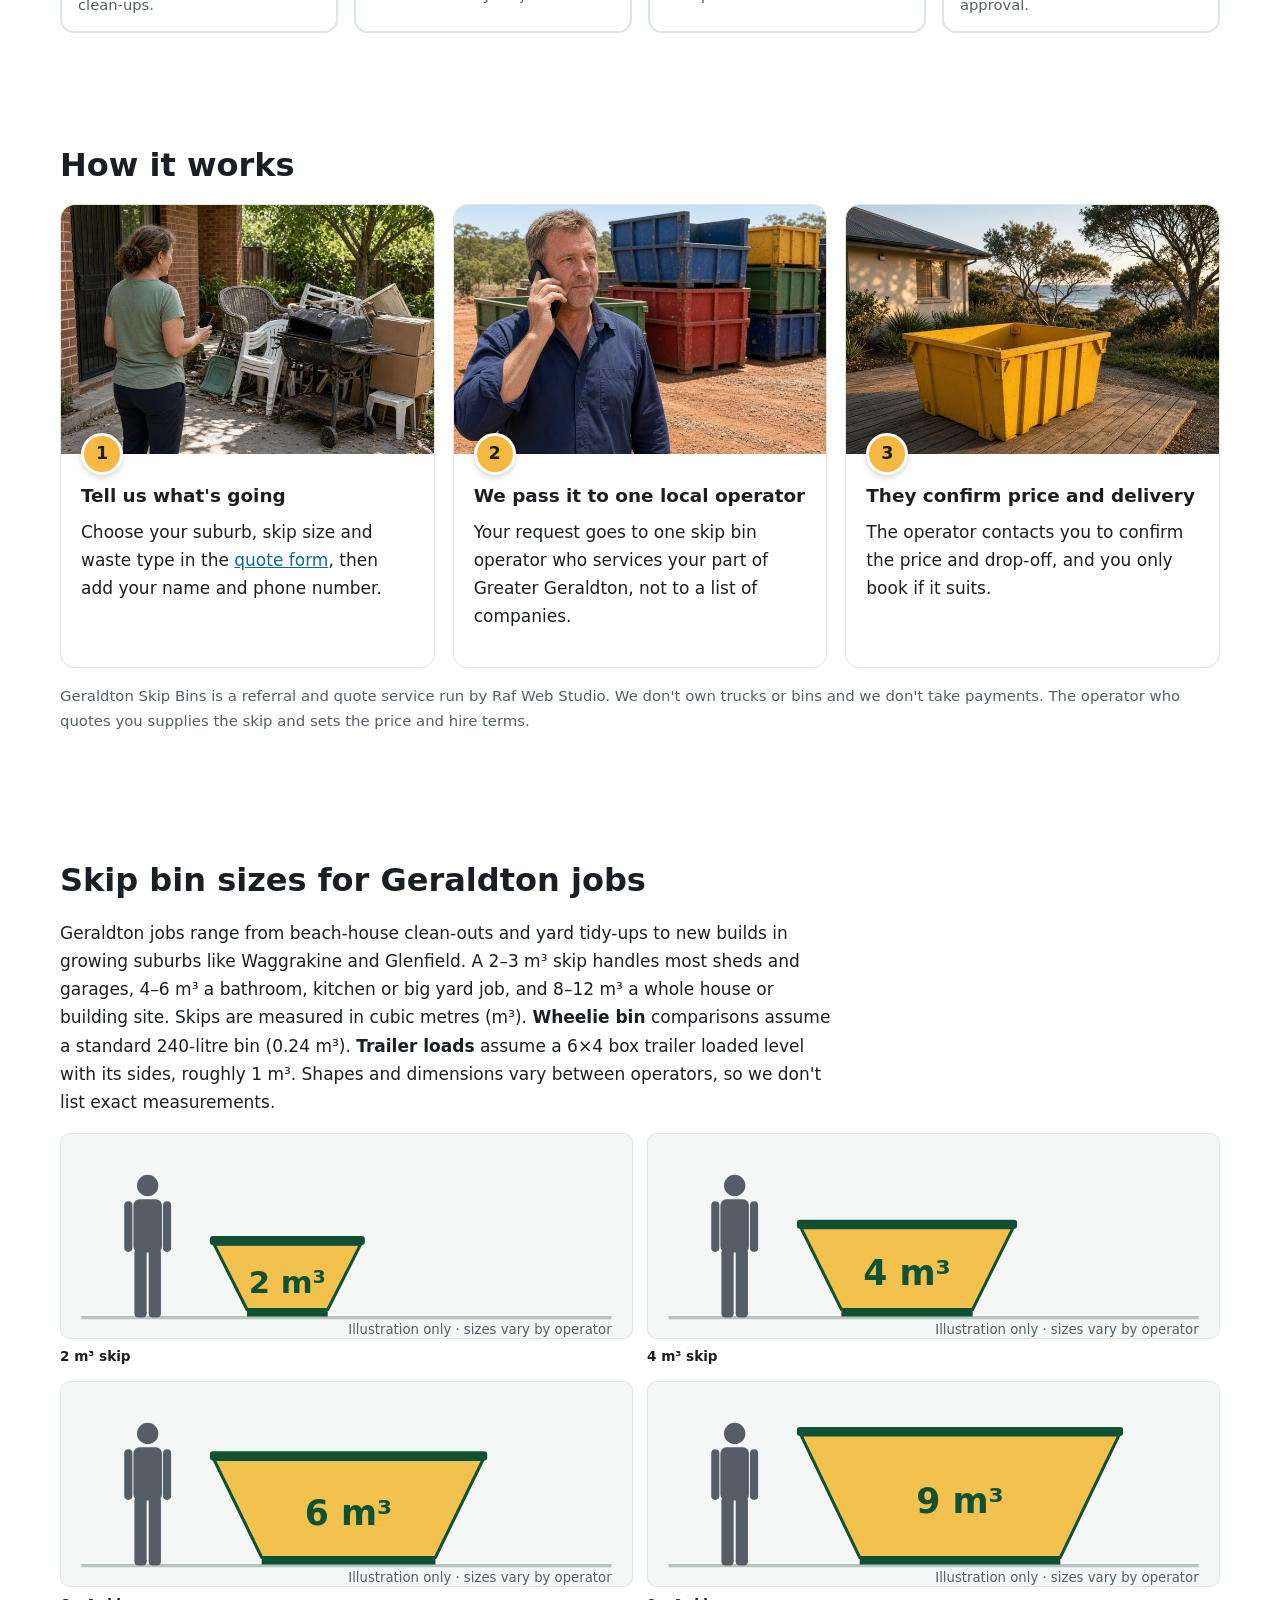
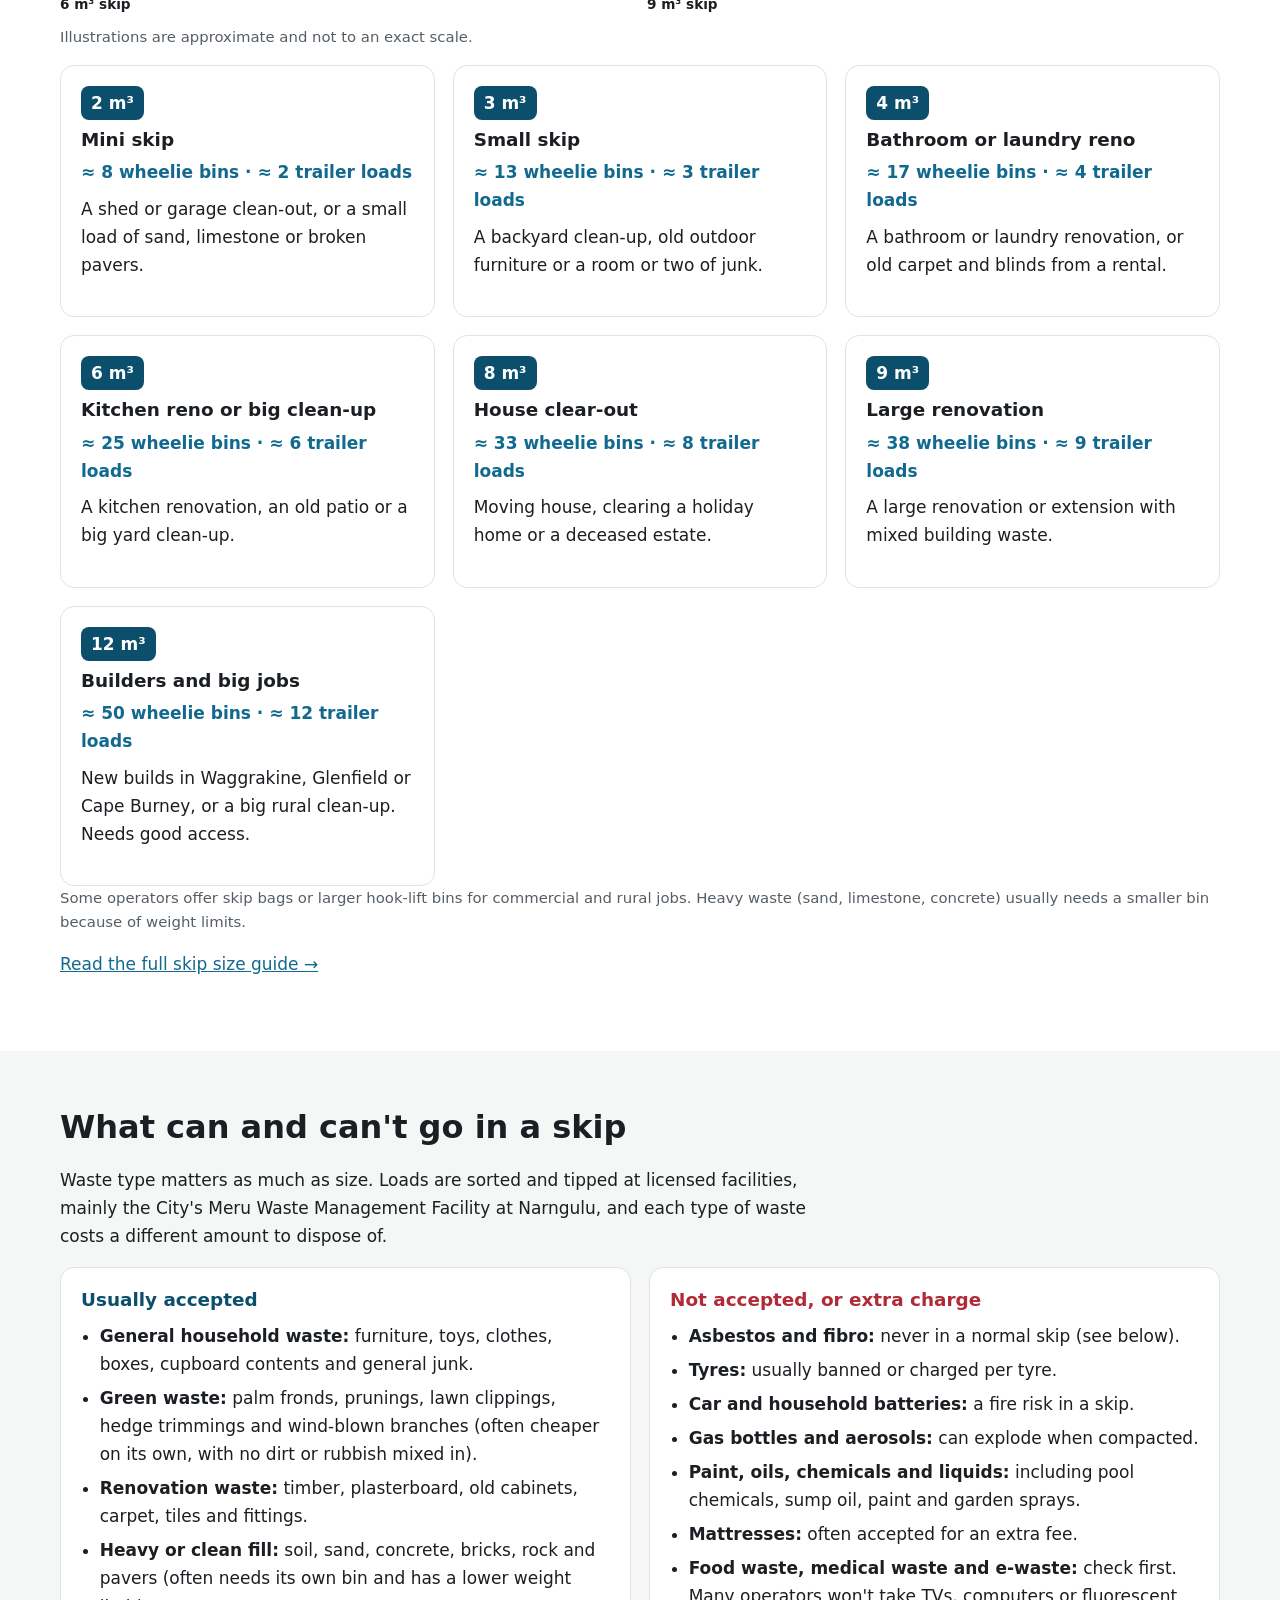
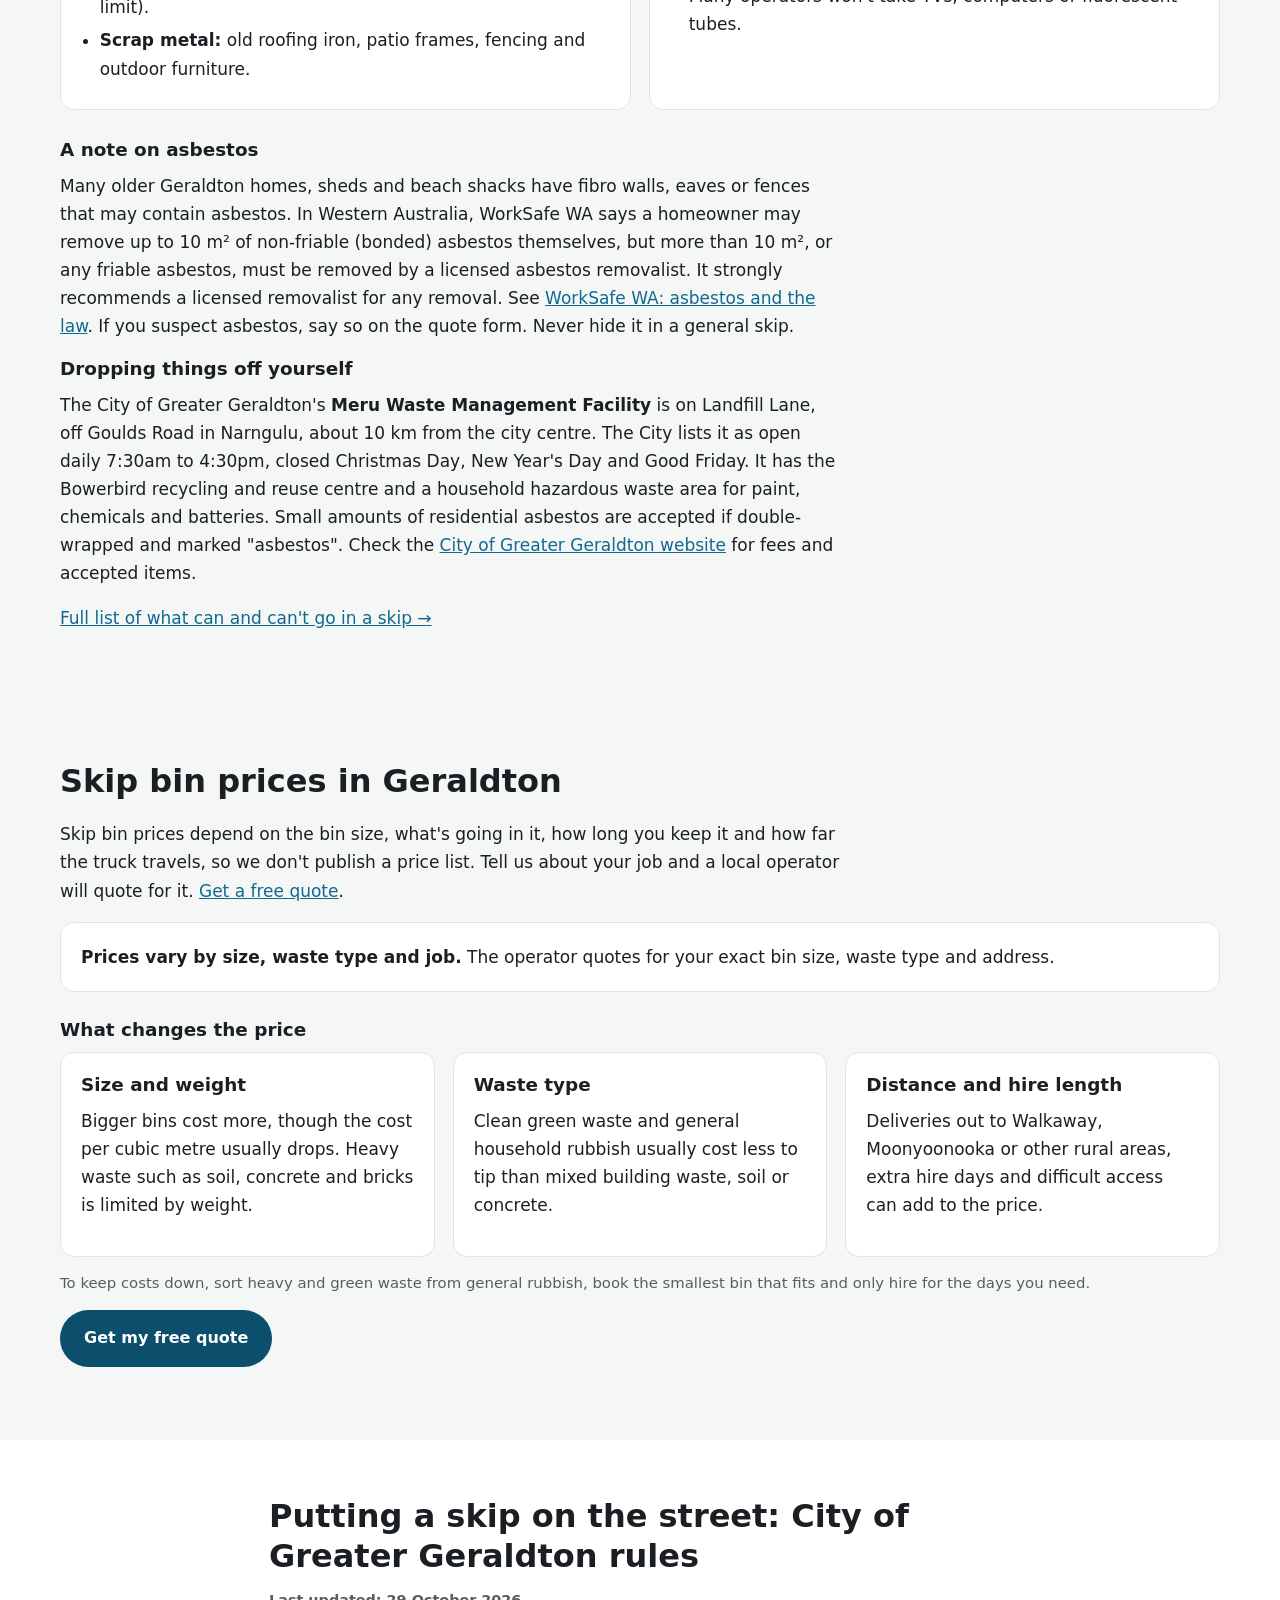
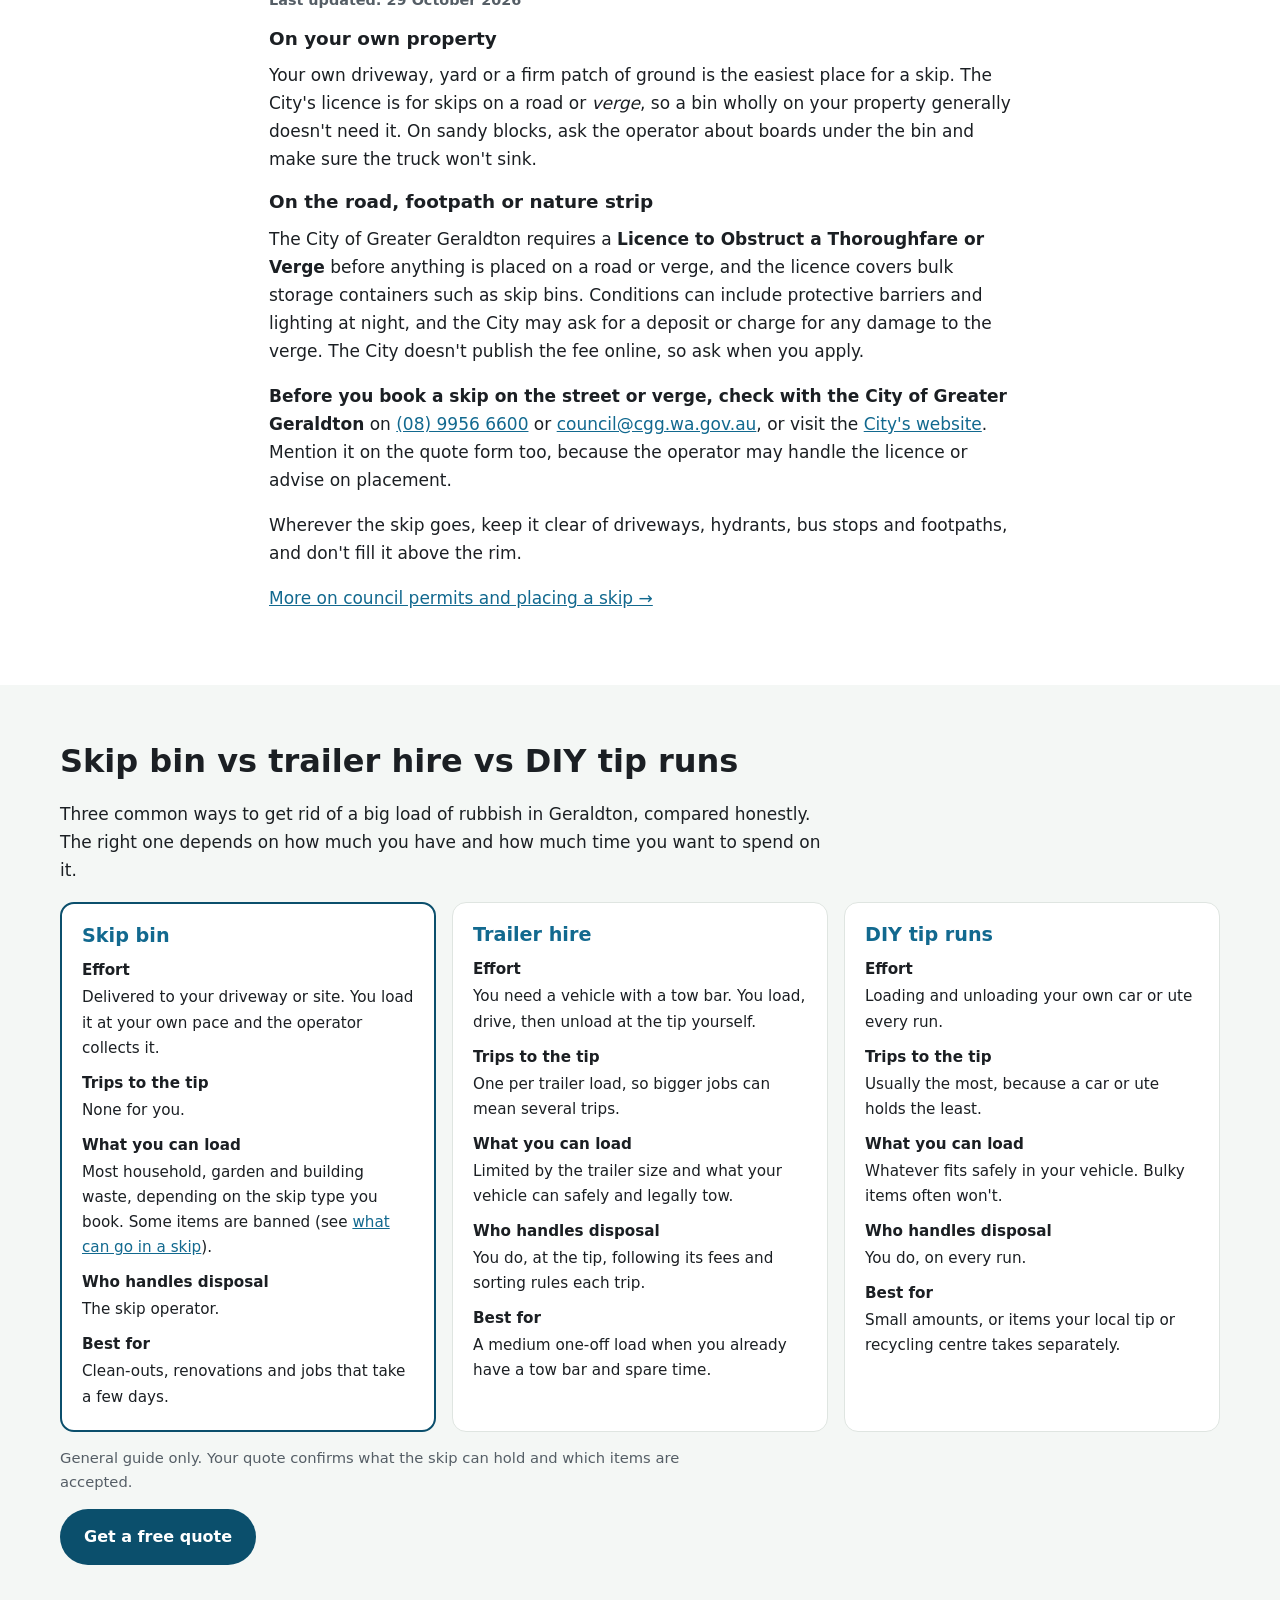
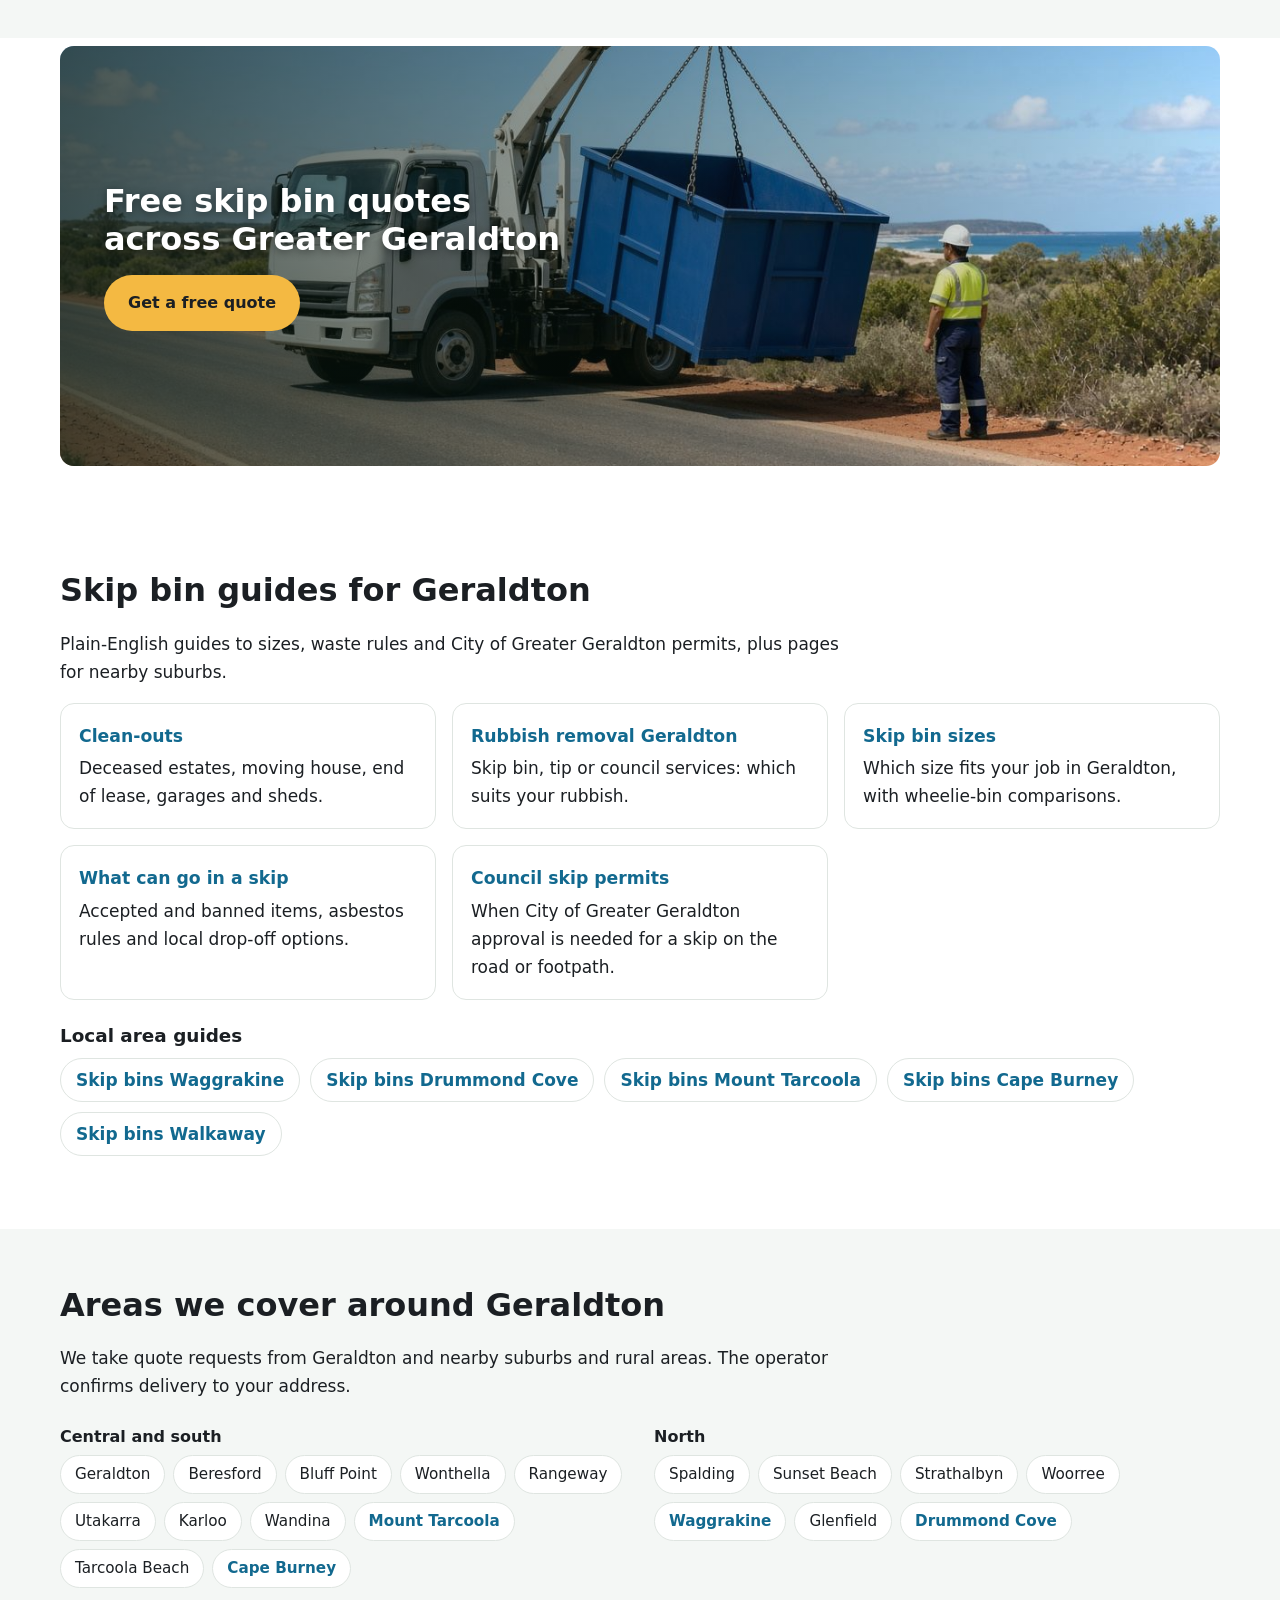
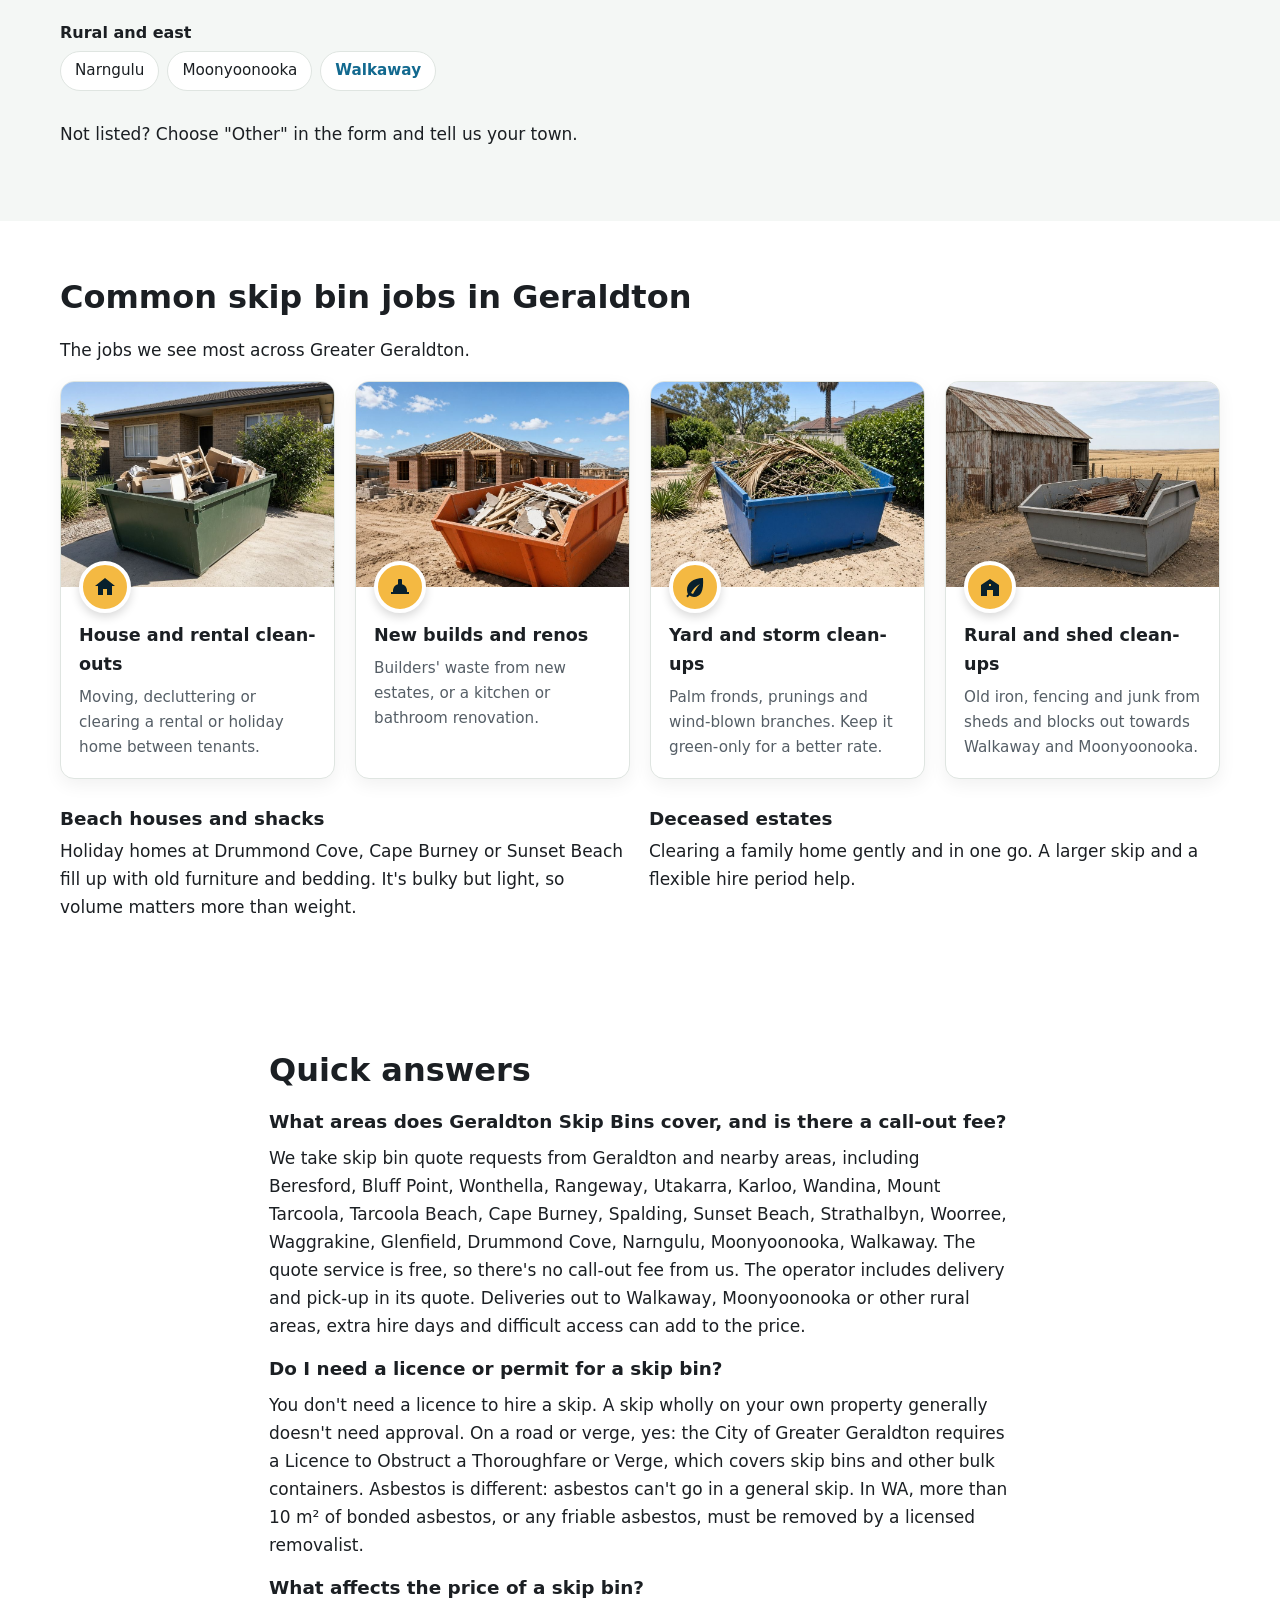
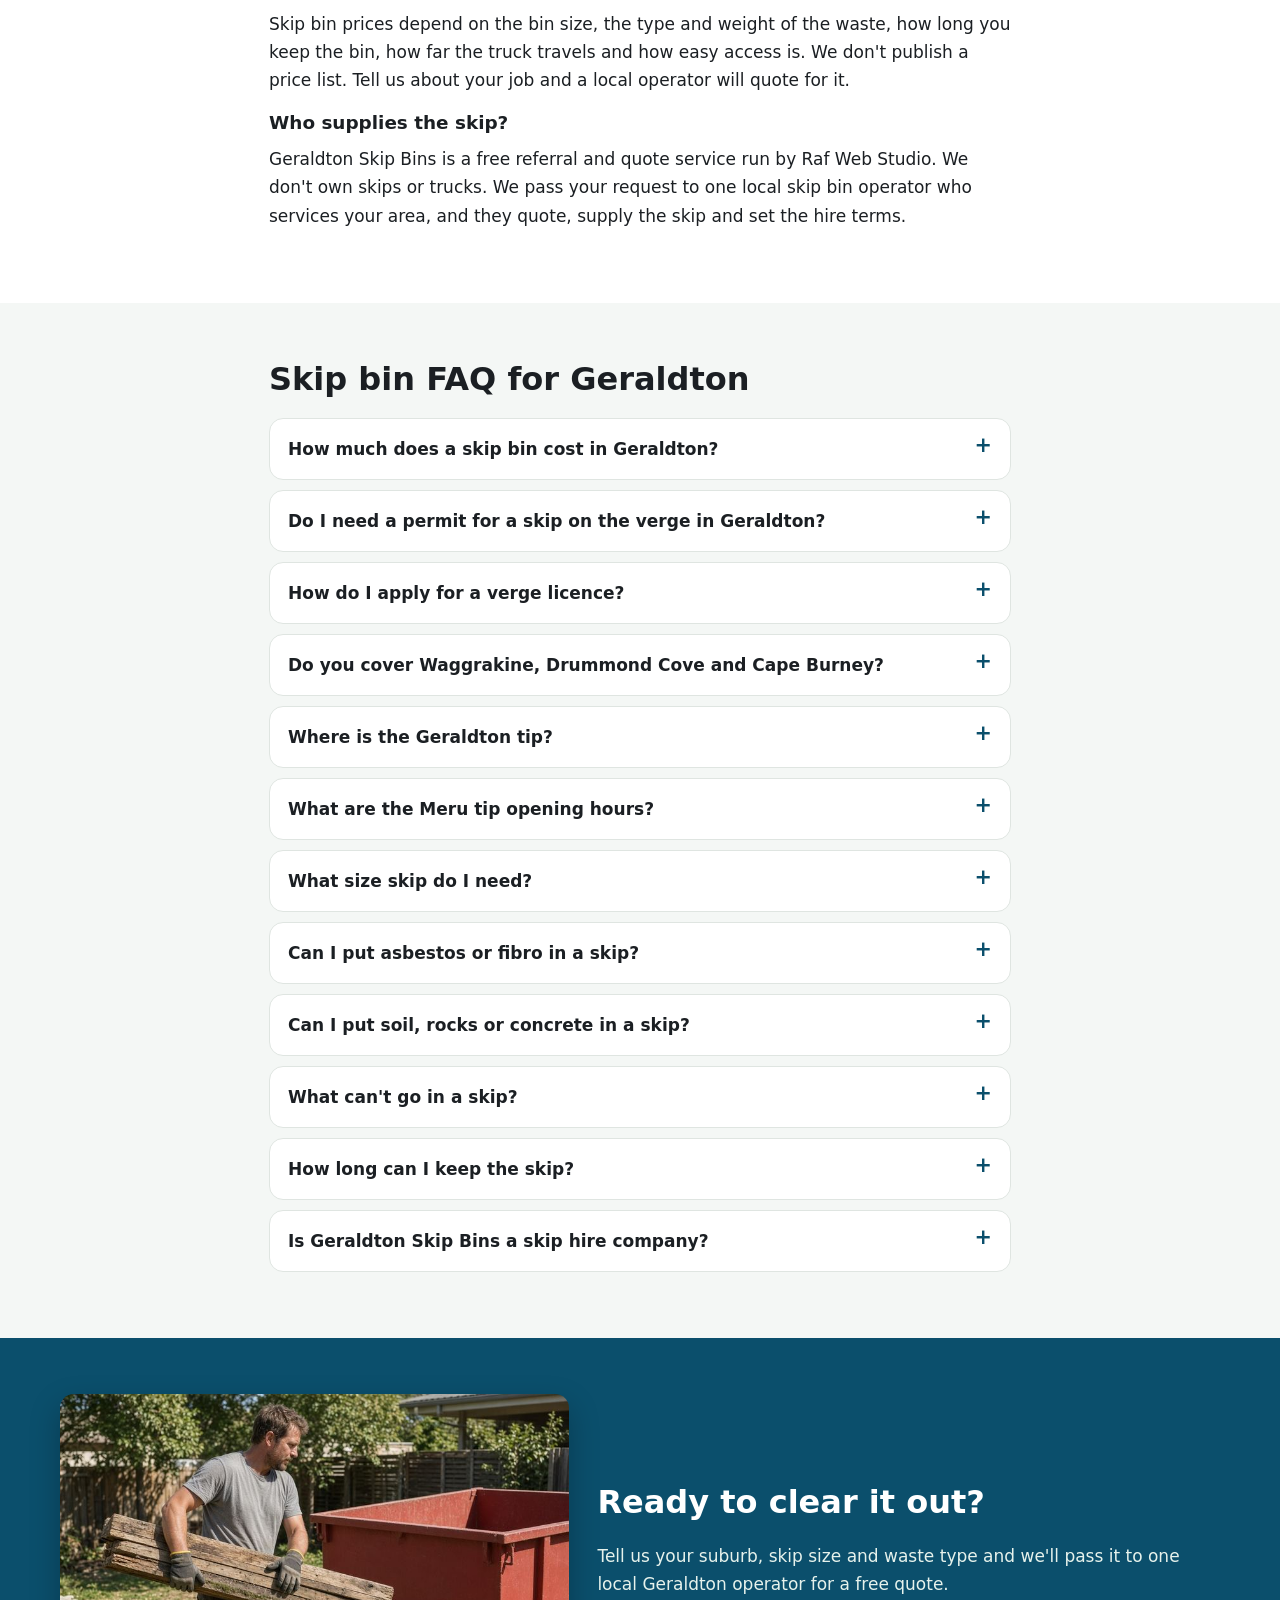
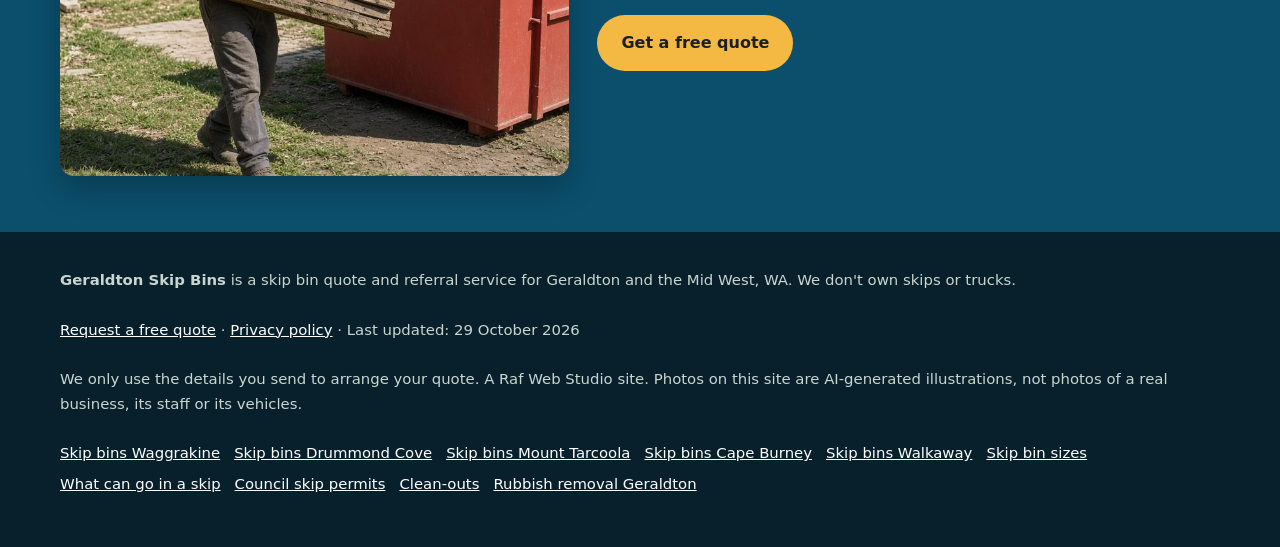
==== commit 53b83972: "Homepage v3: service+town tagline and big quote button, 'What do you need?' tiles, comparison sectio" ====
--- a/index.html
+++ b/index.html
@@ -39,7 +39,7 @@
  "name": "Skip Bins Geraldton | Free Skip Bin Hire Quotes in Geraldton WA",
  "description": "Skip bins in Geraldton, Waggrakine, Drummond Cove, Cape Burney and the Mid West. Tell us your suburb, size and waste type and get a free quote from one local skip bin operator.",
  "inLanguage": "en-AU",
- "dateModified": "2026-10-24",
+ "dateModified": "2026-10-29",
  "isPartOf": {
   "@id": "https://geraldtonskipbins.com/#website"
  },
@@ -163,7 +163,7 @@
 {
  "@context": "https://schema.org",
  "@type": "WebSite",
- "dateModified": "2026-10-24",
+ "dateModified": "2026-10-29",
  "@id": "https://geraldtonskipbins.com/#website",
  "name": "Geraldton Skip Bins",
  "url": "https://geraldtonskipbins.com/",
@@ -410,6 +410,29 @@
  ]
 }
 </script>
+<!--h3:css--><style>
+.h3-tag{font-size:1.2rem;font-weight:600;margin:.2em 0 .9em;color:#fff;text-shadow:0 1px 3px rgba(0,0,0,.6);max-width:36em}
+.btn-xl{font-size:1.15rem;padding:16px 30px;min-height:54px;box-shadow:0 6px 18px rgba(0,0,0,.25)}
+.h3-cta{margin:0 0 18px}
+.need-grid{display:grid;grid-template-columns:repeat(2,minmax(0,1fr));gap:12px;margin-top:18px}
+@media(min-width:800px){.need-grid{grid-template-columns:repeat(4,minmax(0,1fr));gap:16px}}
+.need-grid a{display:flex;flex-direction:column;justify-content:center;min-height:96px;padding:16px;background:#fff;border:2px solid var(--line);border-radius:var(--radius);text-decoration:none;color:var(--ink);line-height:1.35}
+.need-grid a:hover,.need-grid a:focus-visible{border-color:var(--green);background:var(--soft)}
+.need-grid strong{color:var(--green-2);font-size:1.05rem;margin-bottom:4px}
+.need-grid strong::after{content:" \2192"}
+.need-grid span{font-size:.92rem;color:var(--muted)}
+.cmp{display:grid;gap:16px;margin-top:18px}
+@media(min-width:900px){.cmp{grid-template-columns:repeat(3,minmax(0,1fr))}}
+.cmp article{background:#fff;border:1px solid var(--line);border-radius:var(--radius);padding:20px}
+.cmp article.cmp-main{border:2px solid var(--green)}
+.cmp h3{margin:0 0 10px;font-size:1.2rem;color:var(--green-2)}
+.cmp dl{margin:0}.cmp dt{font-weight:700;margin-top:10px;font-size:.95rem}.cmp dd{margin:2px 0 0;color:var(--ink);font-size:.95rem}
+.cmp-note{font-size:.92rem;color:var(--muted);margin-top:14px;max-width:46em}
+.mobile-call{transition:transform .2s ease;padding-bottom:calc(10px + env(safe-area-inset-bottom))}
+.mobile-call .btn{min-height:48px;font-size:1.05rem}
+.mobile-call.mc-off{transform:translateY(120%)}
+@media(prefers-reduced-motion:reduce){.mobile-call{transition:none}}
+</style><!--/h3:css-->
 </head>
 <body>
 <a class="skip-link" href="#main">Skip to content</a>
@@ -435,11 +458,12 @@
   </picture>
   <div class="wrap hero-grid">
     <div class="hero-copy">
-      <h1 id="h1">Skip Bins Geraldton: Free Skip Bin Hire Quotes Across Greater Geraldton</h1>
-      <p class="summary">In short: Geraldton Skip Bins is a free quote service, not a skip hire company. Tell us your suburb and job, and we pass it to one local skip bin operator, who quotes you directly.</p>
+      <h1 id="h1">Skip Bins Geraldton: Free Skip Bin Hire Quotes Across Greater Geraldton</h1><!--h3:hero-->
+      <p class="h3-tag">Skip bin hire in Geraldton: tell us the job and get one free quote from a local operator.</p>
+      <p class="h3-cta"><a class="btn btn-call btn-xl" href="#quote">Get a free quote</a></p><!--/h3:hero-->      <p class="summary">In short: Geraldton Skip Bins is a free quote service, not a skip hire company. Tell us your suburb and job, and we pass it to one local skip bin operator, who quotes you directly.</p>
       <p class="lead">Clearing out a beach house at Drummond Cove, renovating in Mount Tarcoola or tidying a rural block out at Walkaway? Tell us your suburb, skip size and waste type, and we'll pass it to one local skip bin operator for a free, no-obligation quote.</p>
       <div class="ctas"><a class="btn btn-ghost" href="#sizes">Skip size guide</a><a class="btn btn-ghost" href="#council">Verge licence rules</a></div>
-      <p class="updated">Last updated: 24 October 2026</p>
+      <p class="updated">Last updated: 29 October 2026</p>
     </div>
     <div class="hero-form-card" id="quote">
       <h2 id="quote-h">Get a free skip bin quote in Geraldton</h2>
@@ -480,6 +504,15 @@
 <section class="trust" aria-label="Why use this service">
   <ul class="wrap trust-list"><li><svg viewBox="0 0 24 24" aria-hidden="true"><path fill="currentColor" d="M9 16.2 4.8 12l-1.4 1.4L9 19 21 7l-1.4-1.4z"/></svg><span><strong>Free quote</strong> for your exact job</span></li><li><svg viewBox="0 0 24 24" aria-hidden="true"><path fill="currentColor" d="M9 16.2 4.8 12l-1.4 1.4L9 19 21 7l-1.4-1.4z"/></svg><span><strong>One local operator,</strong> not a call-centre auction</span></li><li><svg viewBox="0 0 24 24" aria-hidden="true"><path fill="currentColor" d="M9 16.2 4.8 12l-1.4 1.4L9 19 21 7l-1.4-1.4z"/></svg><span><strong>Geraldton, Waggrakine, Drummond Cove, Cape Burney</strong> and surrounds</span></li><li><svg viewBox="0 0 24 24" aria-hidden="true"><path fill="currentColor" d="M9 16.2 4.8 12l-1.4 1.4L9 19 21 7l-1.4-1.4z"/></svg><span><strong>No obligation</strong> to book</span></li></ul>
 </section>
+<!--h3:need-->
+<section id="need" aria-labelledby="need-h">
+  <div class="wrap">
+    <h2 id="need-h">What do you need a skip for in Geraldton?</h2>
+    <p class="intro">Tap the closest match to read more, or go straight to the <a href="#quote">free quote form</a>.</p>
+    <div class="need-grid"><a href="/clean-outs/"><strong>Home &amp; garage clean-outs</strong><span>Moving, downsizing, estates and sheds.</span></a><a href="/rubbish-removal-geraldton/"><strong>Rubbish removal Geraldton</strong><span>Skip, tip run or council pick-up.</span></a><a href="#jobs"><strong>Renovation waste</strong><span>Bathrooms, kitchens, flooring and tiles.</span></a><a href="#jobs"><strong>Garden &amp; green waste</strong><span>Branches, prunings and storm clean-ups.</span></a><a href="#quote"><strong>Builders' waste</strong><span>Small builds, decks and site clean-ups.</span></a><a href="/skip-bin-sizes/"><strong>Skip bin sizes</strong><span>Which size fits your job.</span></a><a href="/what-can-go-in-a-skip/"><strong>What can go in a skip</strong><span>Accepted and banned items.</span></a><a href="/skip-bin-council-permit/"><strong>Council skip permits</strong><span>When a skip on the street needs approval.</span></a></div>
+  </div>
+</section>
+<!--/h3:need-->
 <section id="how" aria-labelledby="how-h">
   <div class="wrap">
     <h2 id="how-h">How it works</h2>
@@ -555,7 +588,7 @@
 <section id="council" aria-labelledby="council-h">
   <div class="wrap intro">
     <h2 id="council-h">Putting a skip on the street: City of Greater Geraldton rules</h2>
-    <p class="updated-dark">Last updated: 24 October 2026</p>
+    <p class="updated-dark">Last updated: 29 October 2026</p>
     <h3>On your own property</h3>
     <p>Your own driveway, yard or a firm patch of ground is the easiest place for a skip. The City's licence is for skips on a road or <em>verge</em>, so a bin wholly on your property generally doesn't need it. On sandy blocks, ask the operator about boards under the bin and make sure the truck won't sink.</p>
     <h3>On the road, footpath or nature strip</h3>
@@ -565,6 +598,17 @@
     <p><a href="/skip-bin-council-permit/">More on council permits and placing a skip →</a></p>
   </div>
 </section>
+<!--h3:compare-->
+<section class="alt" id="compare" aria-labelledby="compare-h">
+  <div class="wrap">
+    <h2 id="compare-h">Skip bin vs trailer hire vs DIY tip runs</h2>
+    <p class="intro">Three common ways to get rid of a big load of rubbish in Geraldton, compared honestly. The right one depends on how much you have and how much time you want to spend on it.</p>
+    <div class="cmp"><article class="cmp-main"><h3>Skip bin</h3><dl><dt>Effort</dt><dd>Delivered to your driveway or site. You load it at your own pace and the operator collects it.</dd><dt>Trips to the tip</dt><dd>None for you.</dd><dt>What you can load</dt><dd>Most household, garden and building waste, depending on the skip type you book. Some items are banned (see <a href="/what-can-go-in-a-skip/">what can go in a skip</a>).</dd><dt>Who handles disposal</dt><dd>The skip operator.</dd><dt>Best for</dt><dd>Clean-outs, renovations and jobs that take a few days.</dd></dl></article><article><h3>Trailer hire</h3><dl><dt>Effort</dt><dd>You need a vehicle with a tow bar. You load, drive, then unload at the tip yourself.</dd><dt>Trips to the tip</dt><dd>One per trailer load, so bigger jobs can mean several trips.</dd><dt>What you can load</dt><dd>Limited by the trailer size and what your vehicle can safely and legally tow.</dd><dt>Who handles disposal</dt><dd>You do, at the tip, following its fees and sorting rules each trip.</dd><dt>Best for</dt><dd>A medium one-off load when you already have a tow bar and spare time.</dd></dl></article><article><h3>DIY tip runs</h3><dl><dt>Effort</dt><dd>Loading and unloading your own car or ute every run.</dd><dt>Trips to the tip</dt><dd>Usually the most, because a car or ute holds the least.</dd><dt>What you can load</dt><dd>Whatever fits safely in your vehicle. Bulky items often won't.</dd><dt>Who handles disposal</dt><dd>You do, on every run.</dd><dt>Best for</dt><dd>Small amounts, or items your local tip or recycling centre takes separately.</dd></dl></article></div>
+    <p class="cmp-note">General guide only. Your quote confirms what the skip can hold and which items are accepted.</p>
+    <p><a class="btn btn-primary" href="#quote">Get a free quote</a></p>
+  </div>
+</section>
+<!--/h3:compare-->
 <section class="band-wrap" aria-label="Free skip bin quotes across Greater Geraldton">
   <div class="wrap">
     <div class="truck-band">
@@ -667,7 +711,7 @@
 <footer class="site-footer">
   <div class="wrap">
     <p><strong>Geraldton Skip Bins</strong> is a skip bin quote and referral service for Geraldton and the Mid West, WA. We don't own skips or trucks.</p>
-    <p><a href="#quote">Request a free quote</a> · <a href="privacy.html">Privacy policy</a> · Last updated: 24 October 2026</p>
+    <p><a href="#quote">Request a free quote</a> · <a href="privacy.html">Privacy policy</a> · Last updated: 29 October 2026</p>
     <p>We only use the details you send to arrange your quote. A Raf Web Studio site. Photos on this site are AI-generated illustrations, not photos of a real business, its staff or its vehicles.</p>
     <p class="footer-links"><a href="/skip-bins-waggrakine/">Skip bins Waggrakine</a> <a href="/skip-bins-drummond-cove/">Skip bins Drummond Cove</a> <a href="/skip-bins-mount-tarcoola/">Skip bins Mount Tarcoola</a> <a href="/skip-bins-cape-burney/">Skip bins Cape Burney</a> <a href="/skip-bins-walkaway/">Skip bins Walkaway</a> <a href="/skip-bin-sizes/">Skip bin sizes</a> <a href="/what-can-go-in-a-skip/">What can go in a skip</a> <a href="/skip-bin-council-permit/">Council skip permits</a> <a href="/clean-outs/">Clean-outs</a> <a href="/rubbish-removal-geraldton/">Rubbish removal Geraldton</a></p>
   </div>
@@ -677,5 +721,6 @@
   <a class="btn btn-call" href="#quote">Get a free quote</a>
 </div>
 <script src="form.js" defer></script>
+<!--h3:js--><script>(function(){var b=document.querySelector('.mobile-call'),q=document.getElementById('quote');if(!b||!q||!('IntersectionObserver' in window))return;new IntersectionObserver(function(e){b.classList.toggle('mc-off',e[0].isIntersecting)},{threshold:.15}).observe(q)})();</script><!--/h3:js-->
 </body>
 </html>
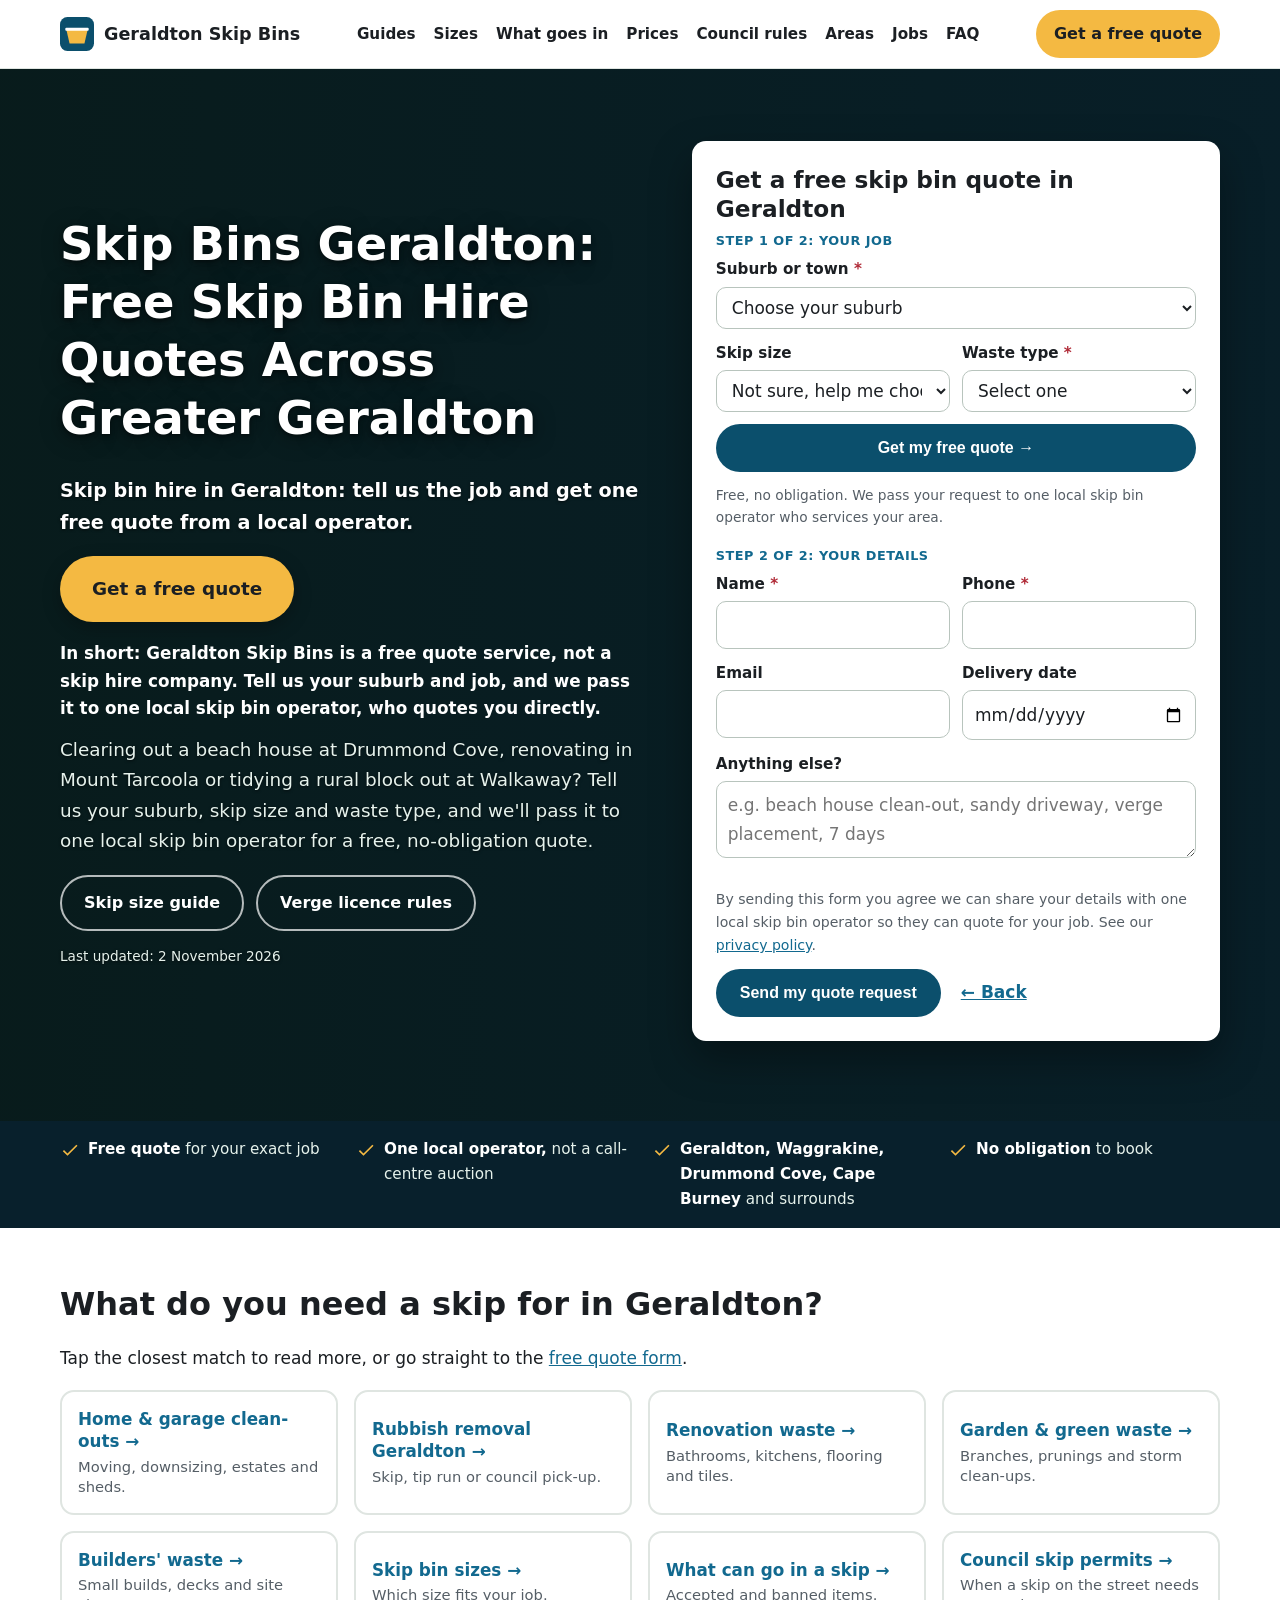
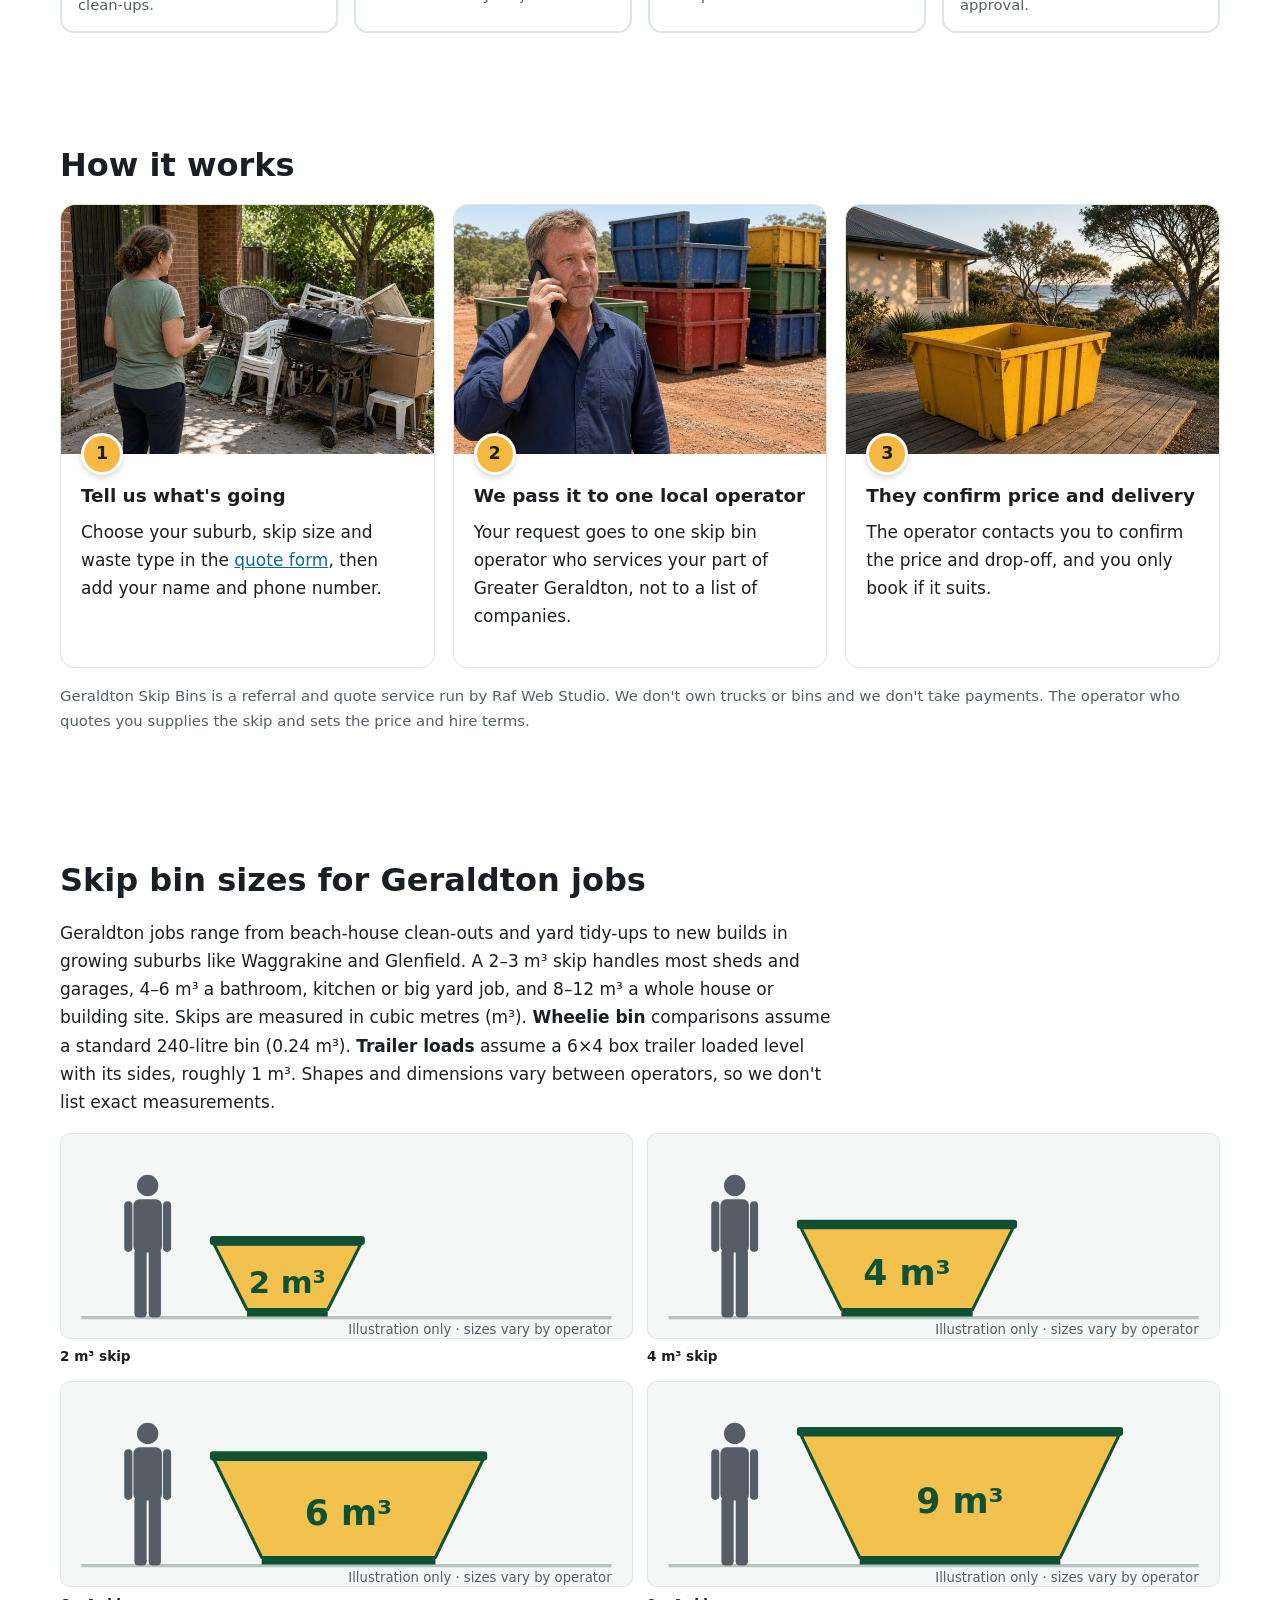
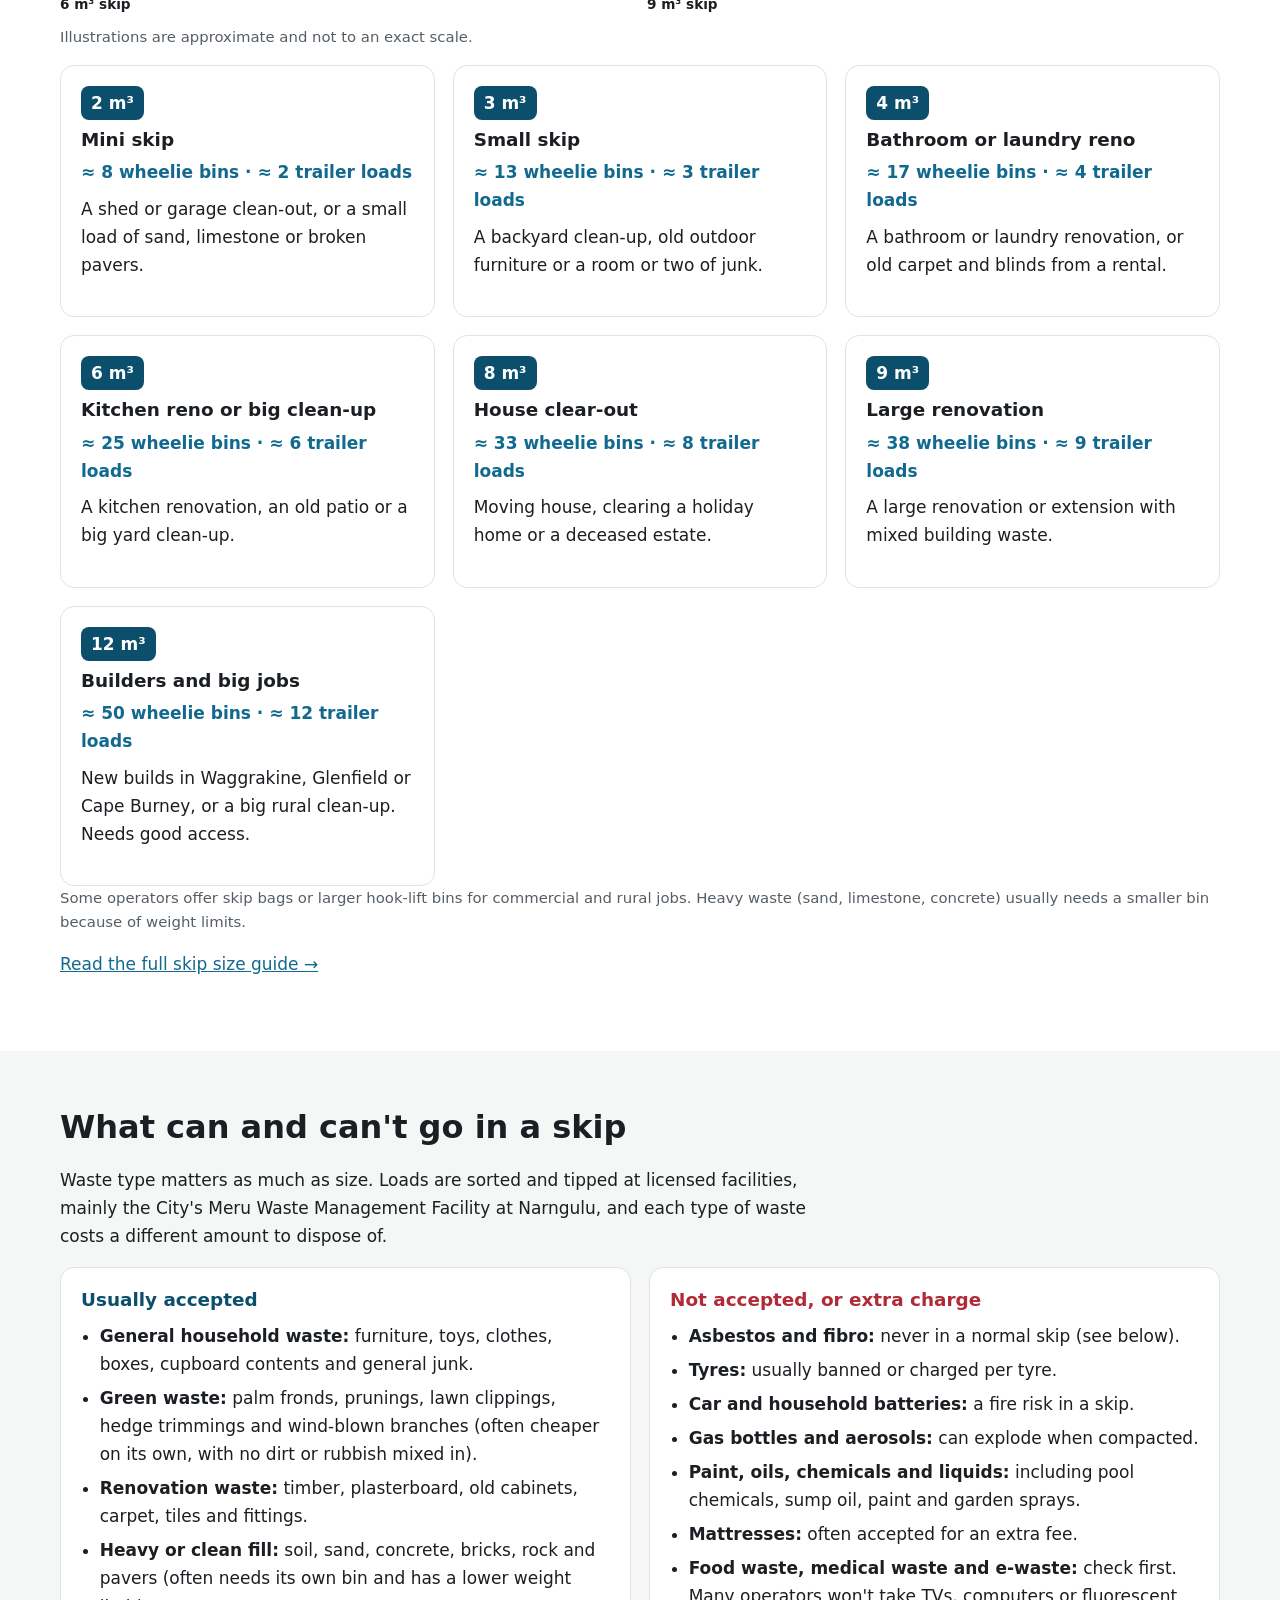
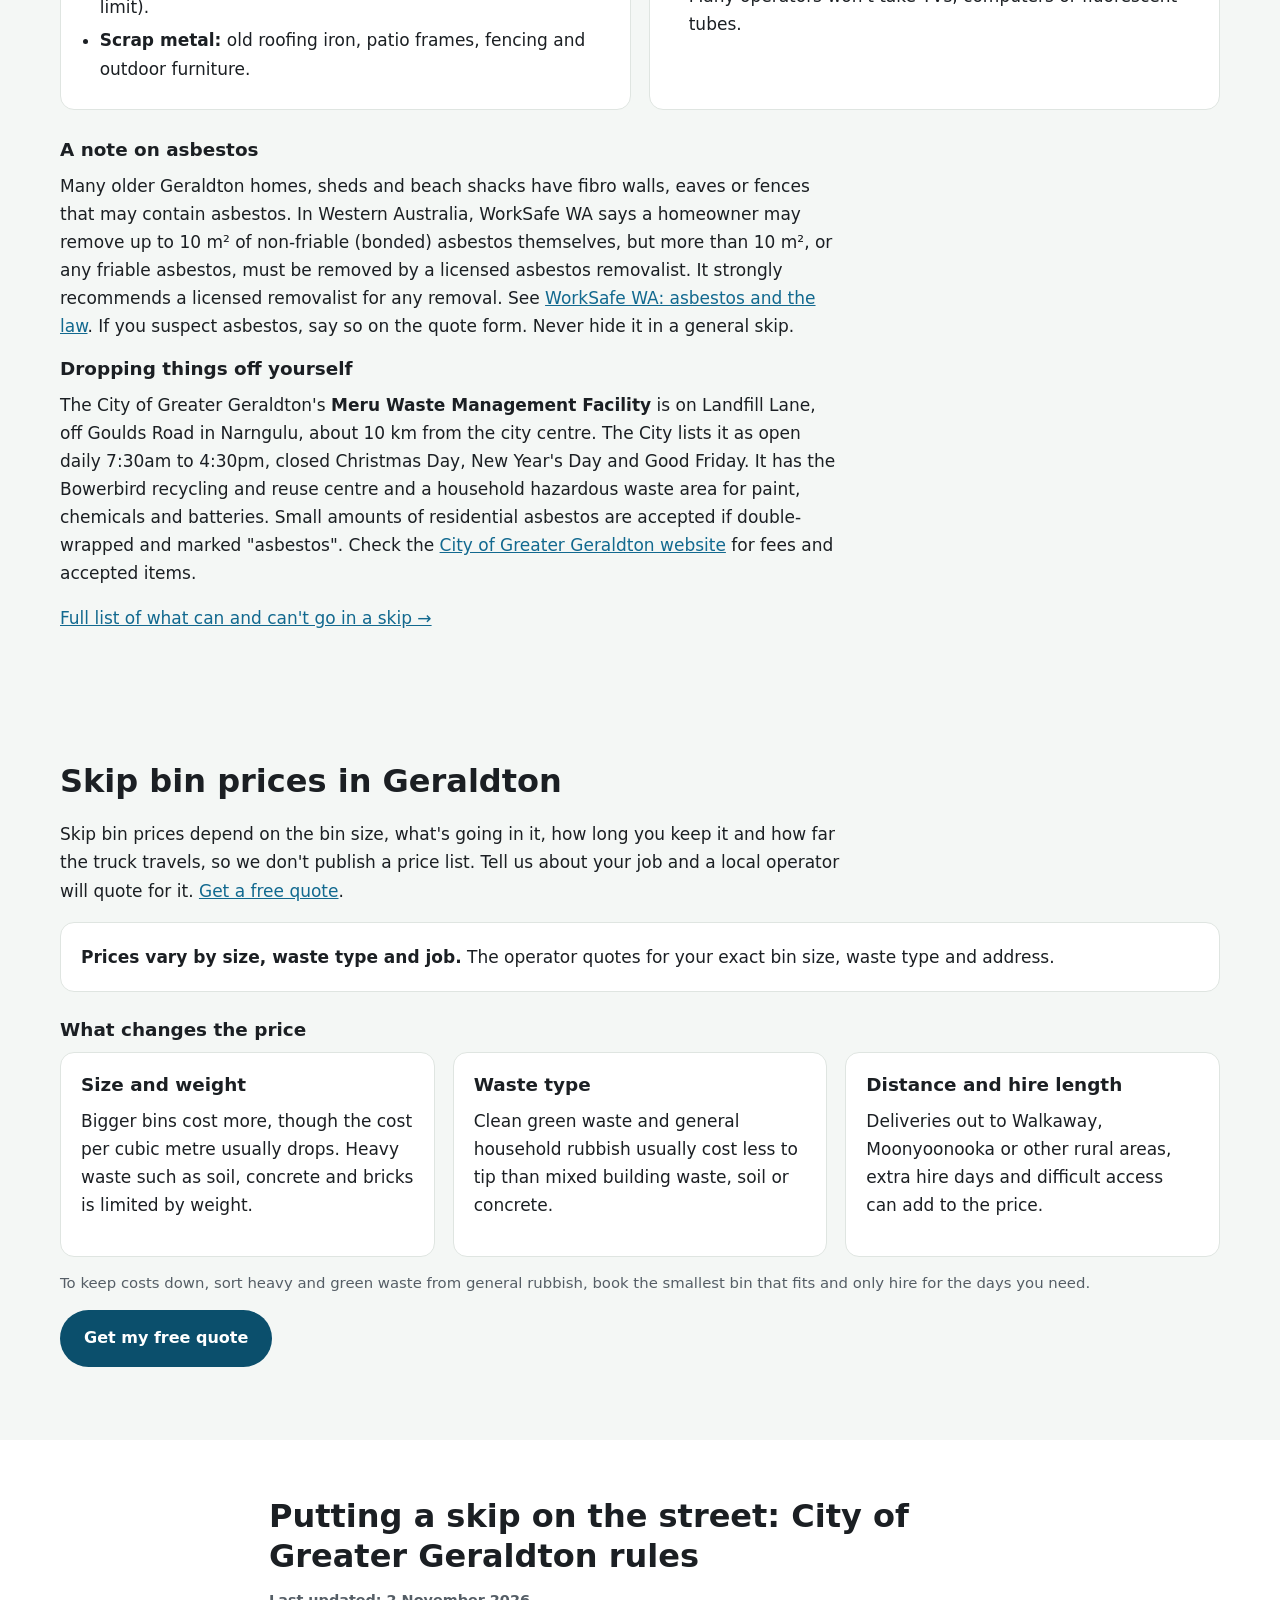
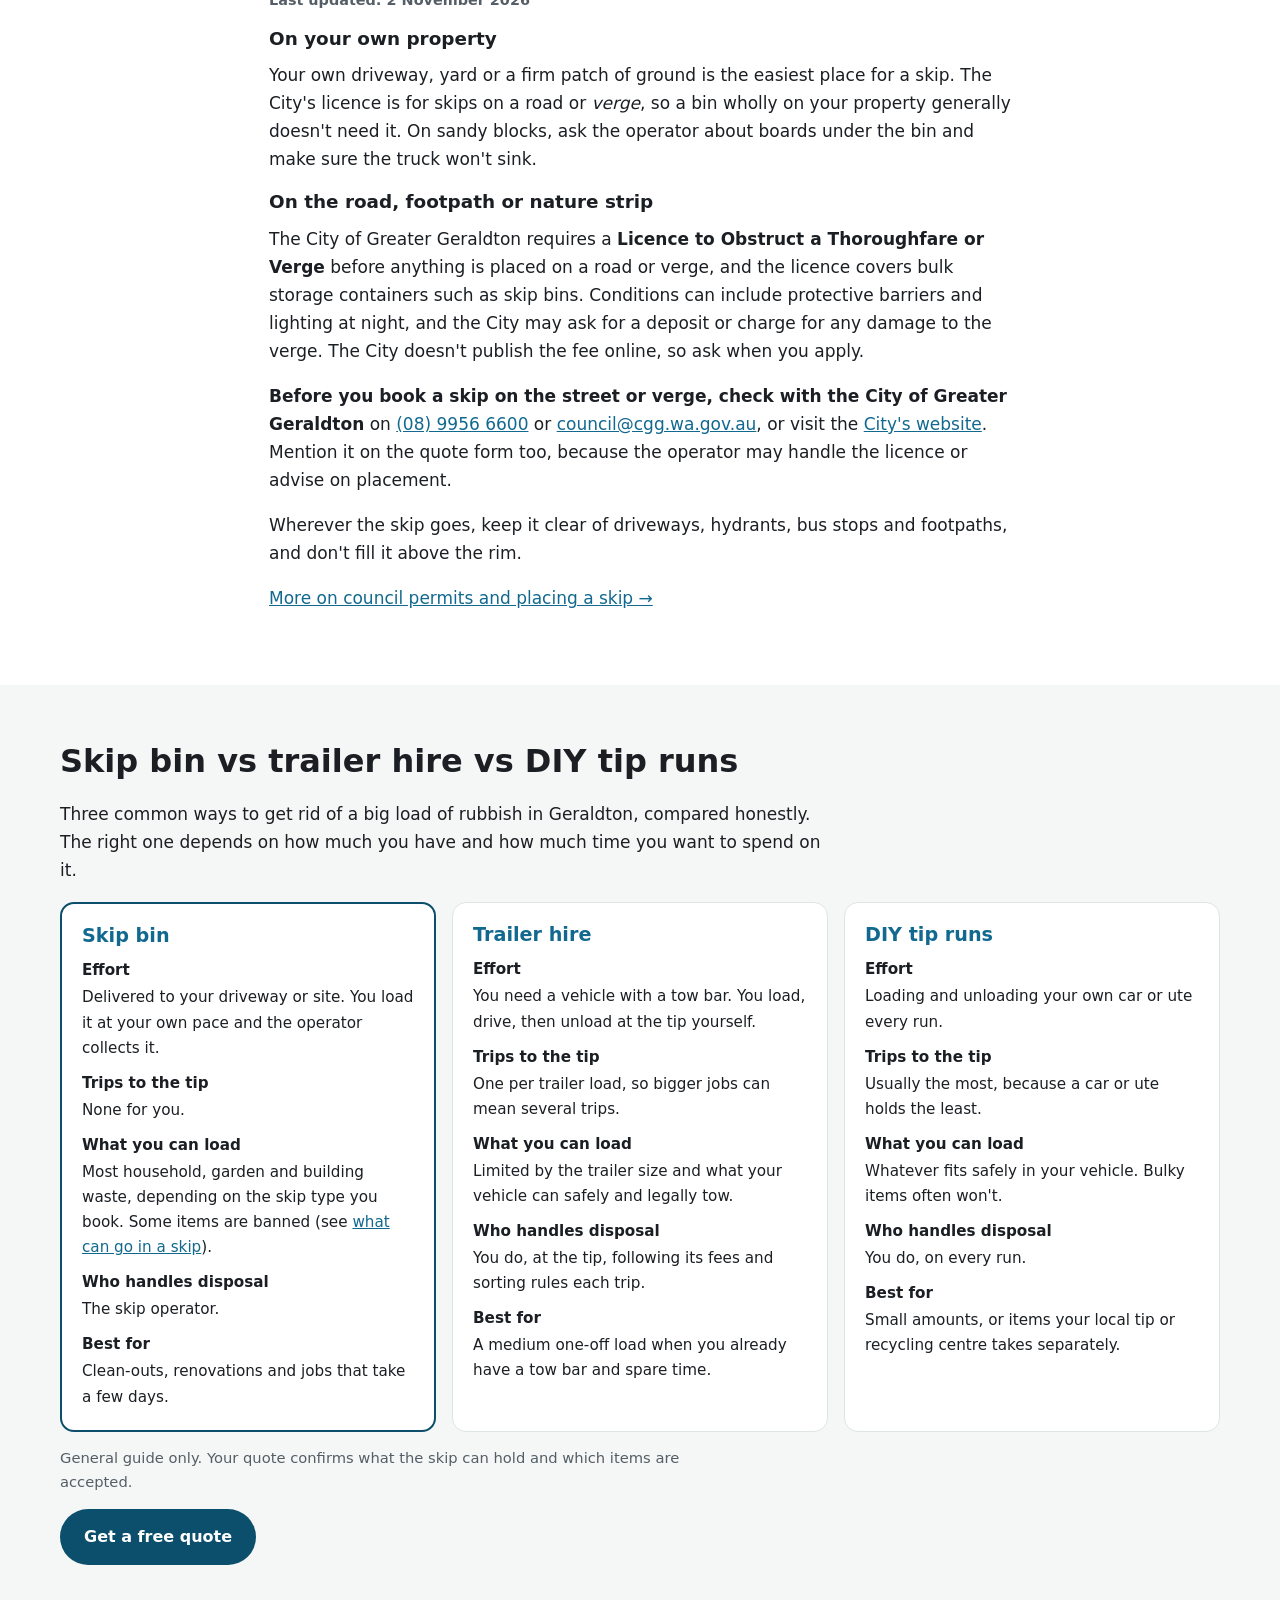
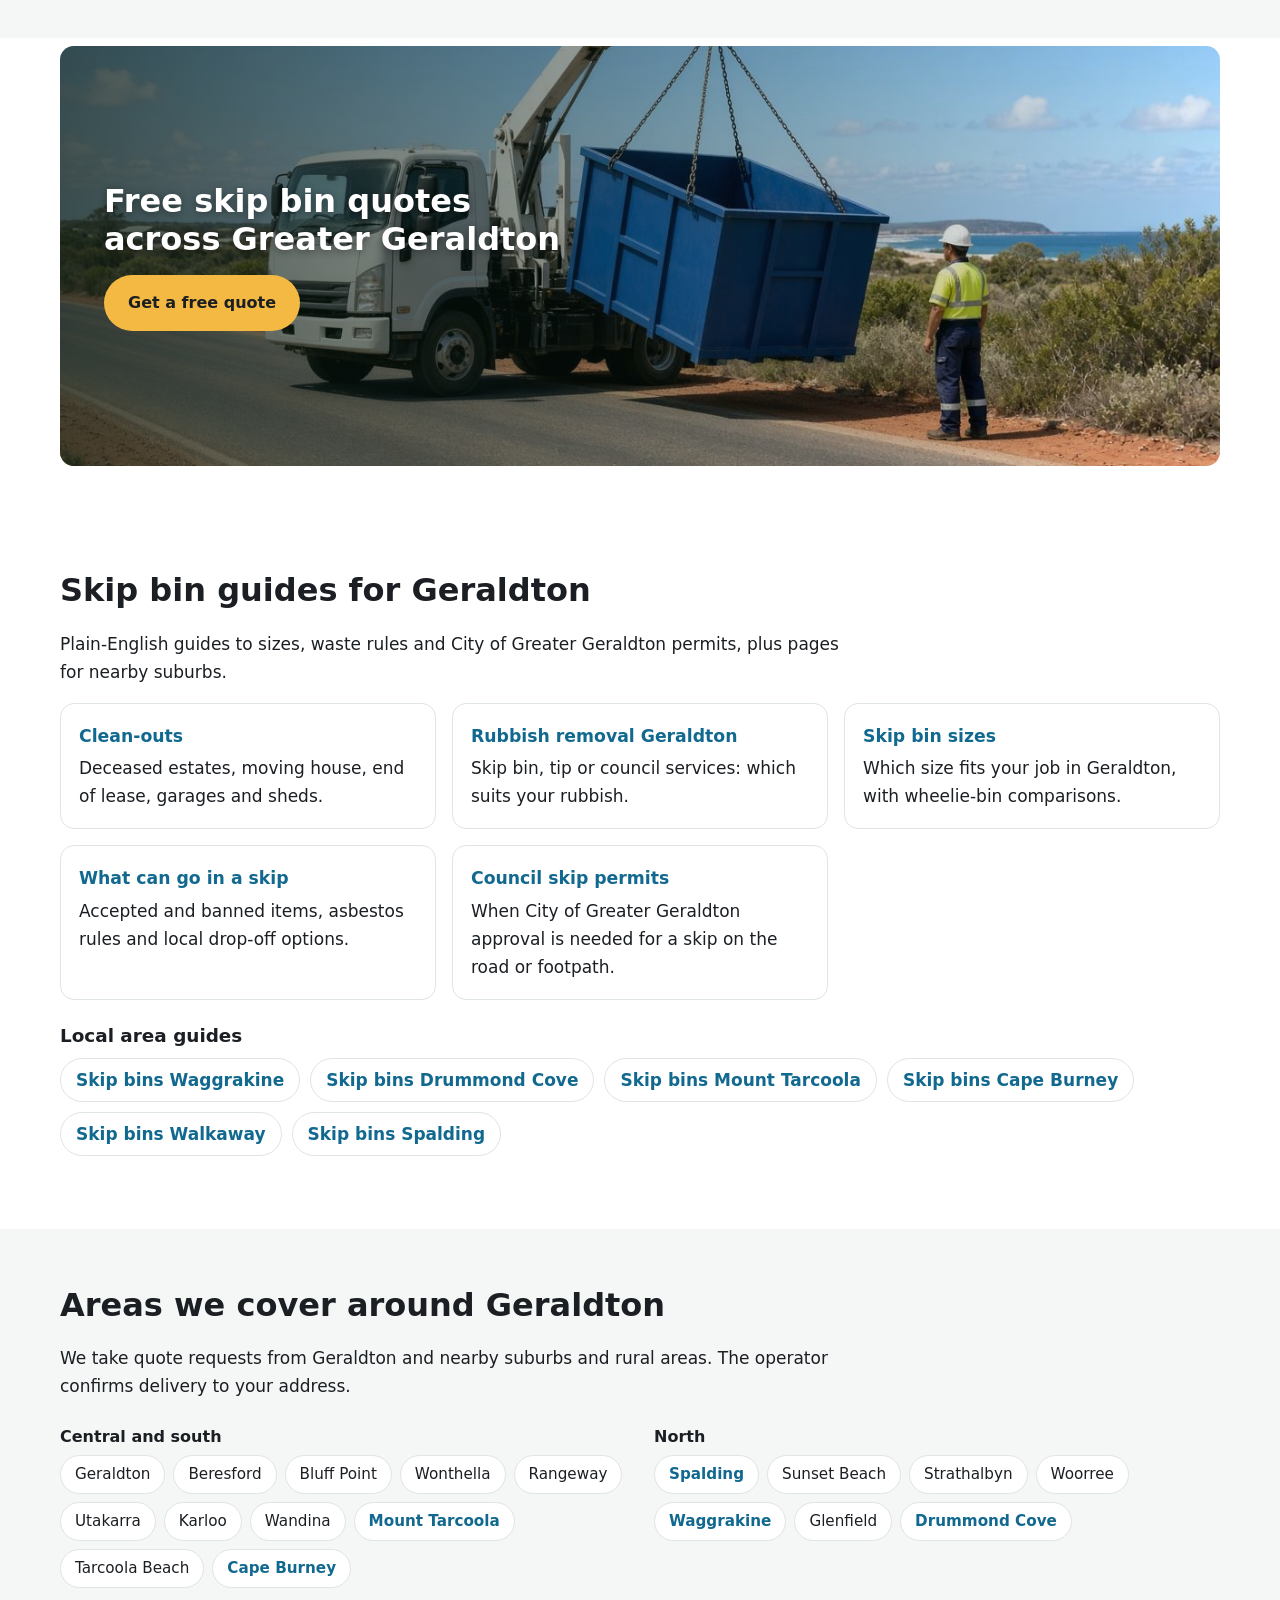
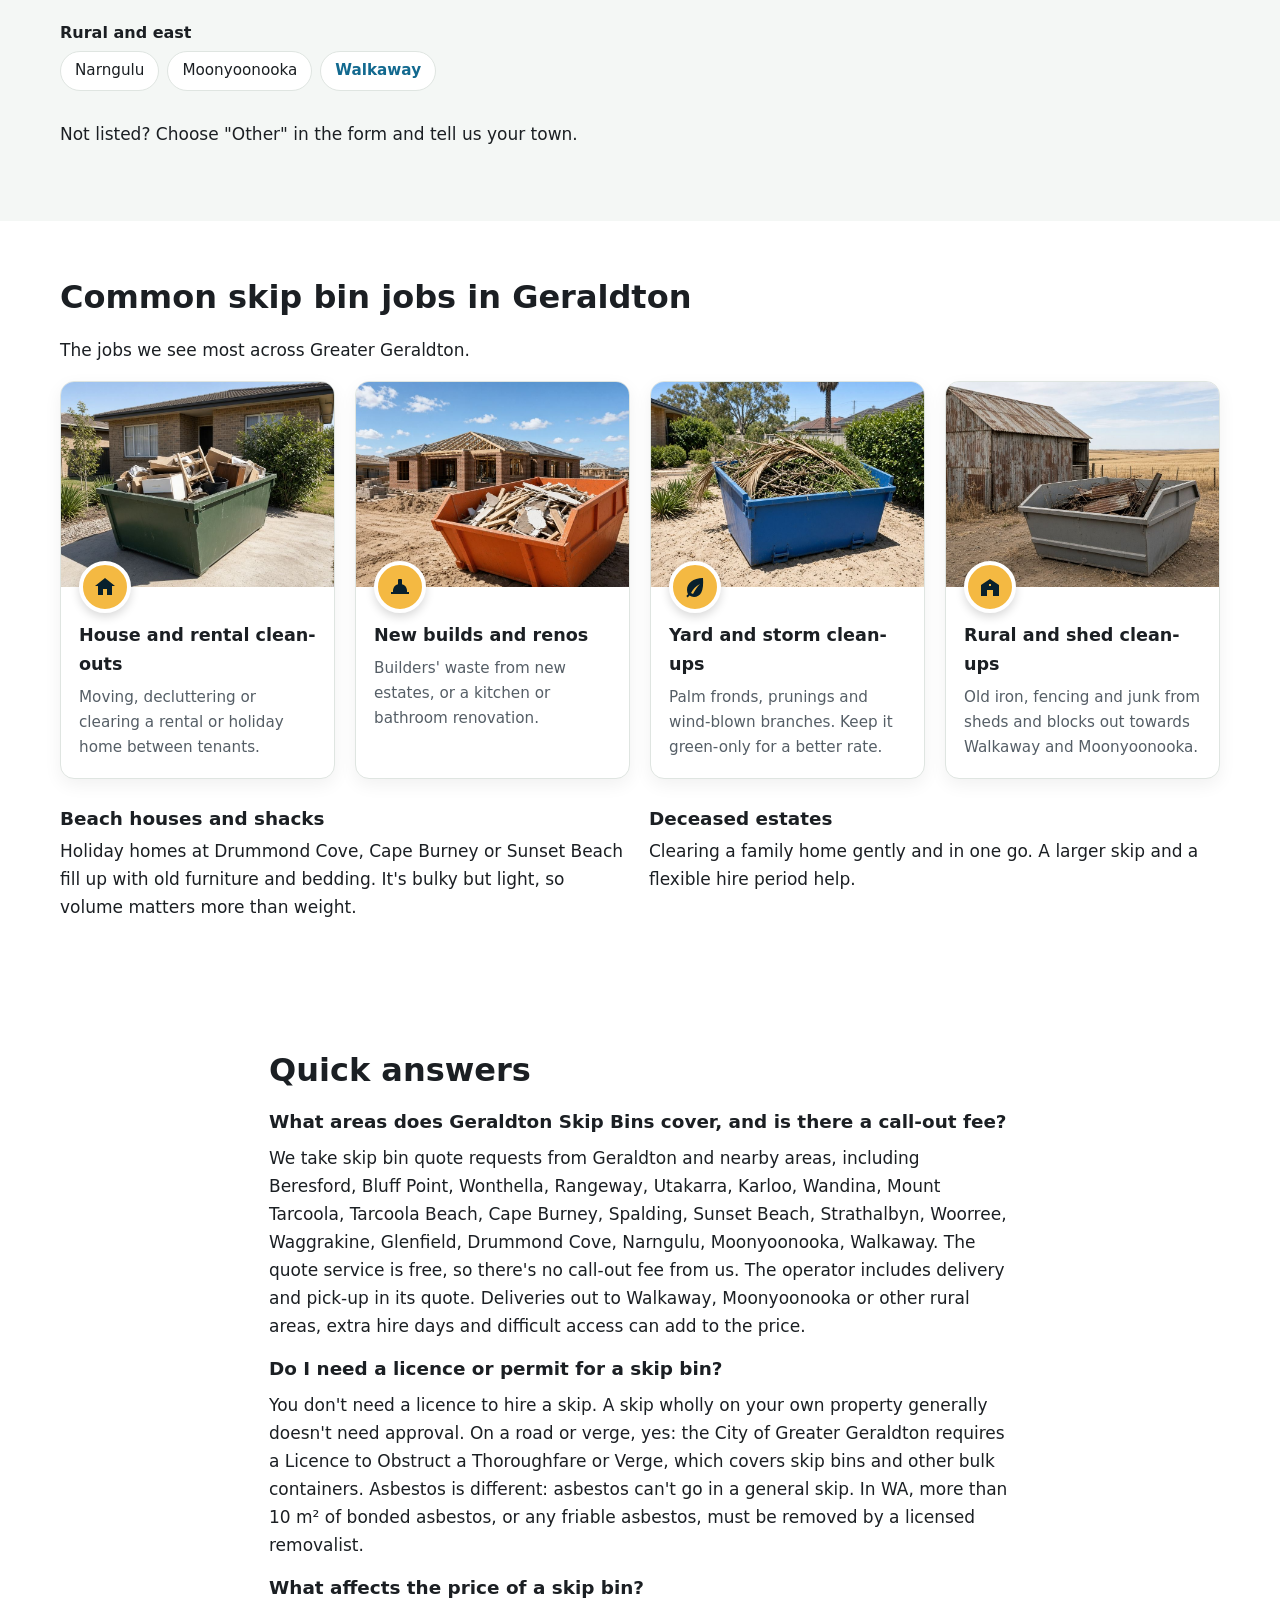
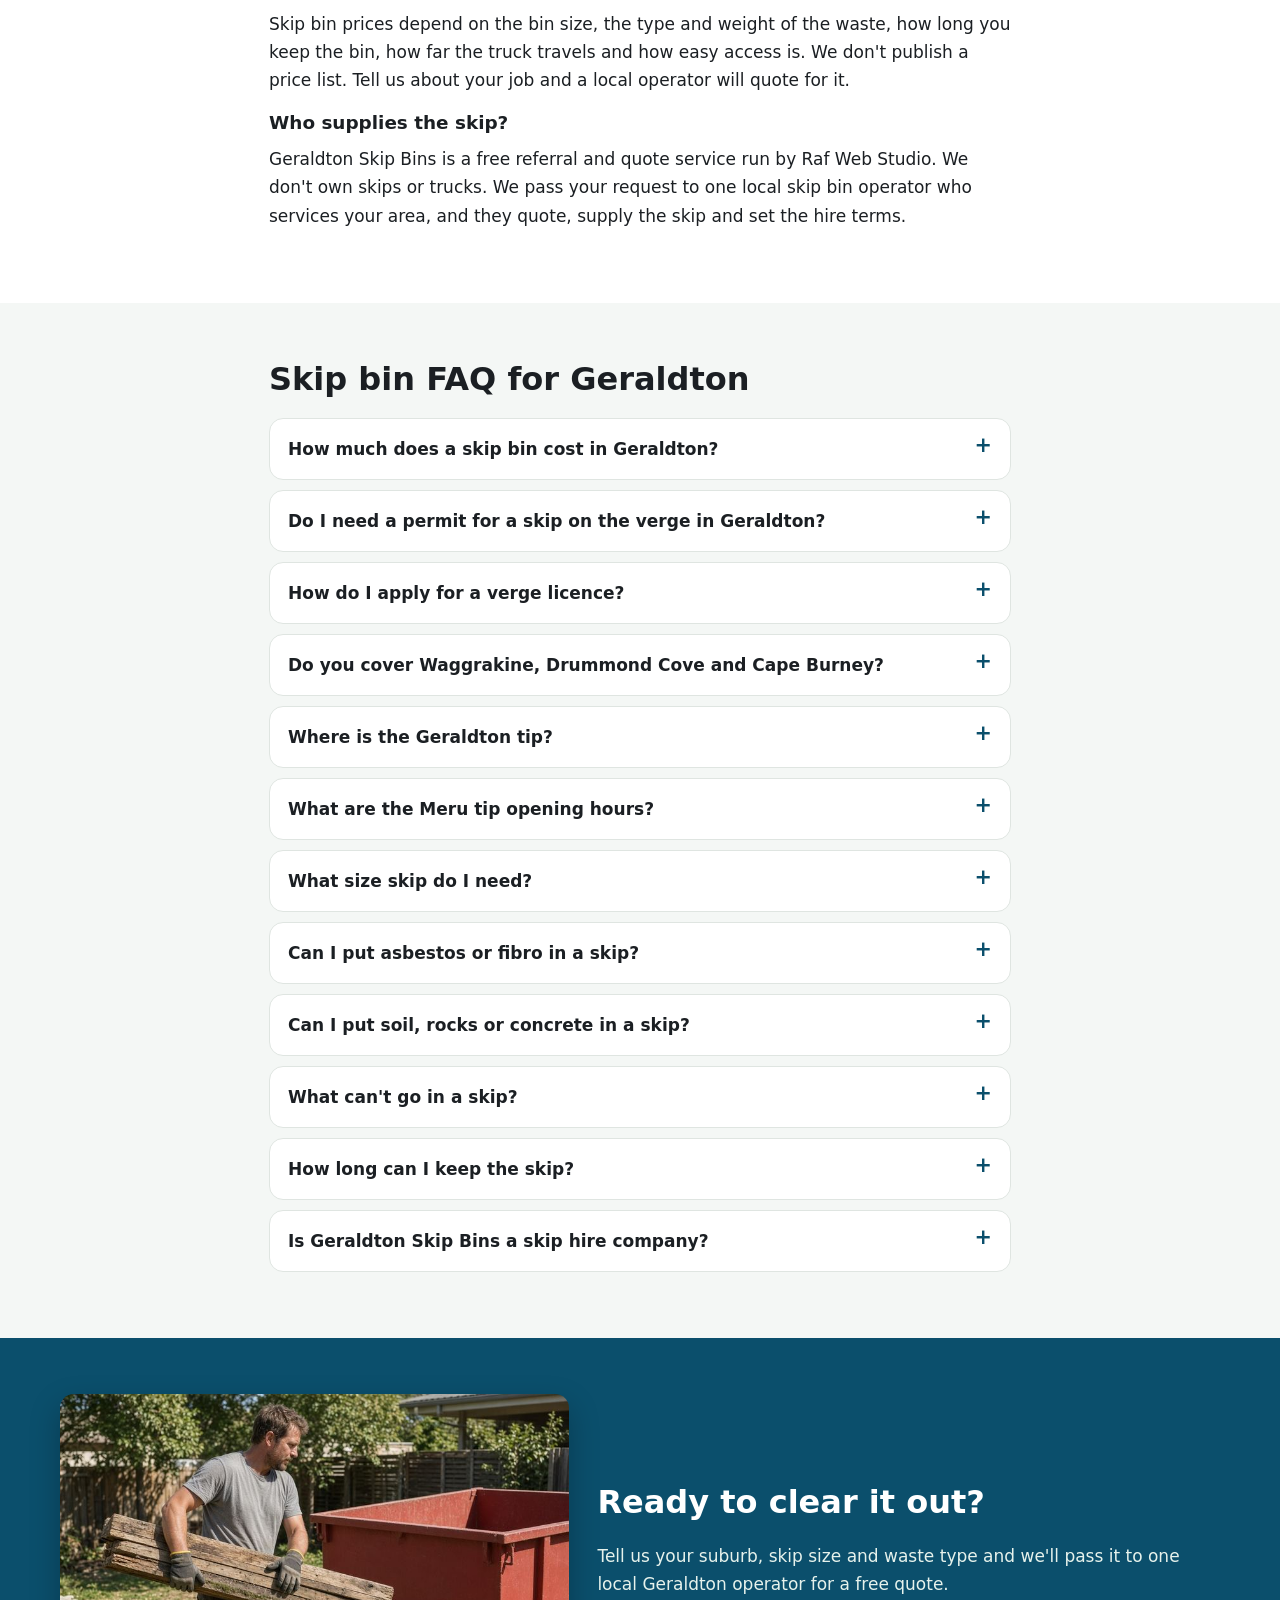
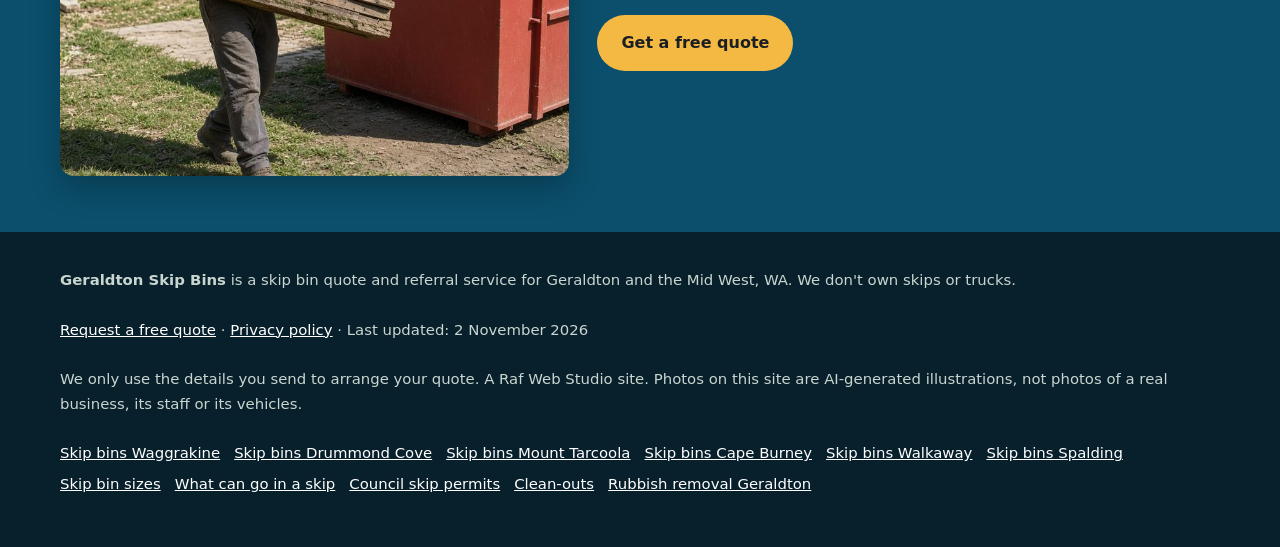
==== commit d1e39cd1: "SEO batch 4: new /skip-bins-spalding/ suburb page, linked from homepage, footers, area lists, sitema" ====
--- a/index.html
+++ b/index.html
@@ -39,7 +39,7 @@
  "name": "Skip Bins Geraldton | Free Skip Bin Hire Quotes in Geraldton WA",
  "description": "Skip bins in Geraldton, Waggrakine, Drummond Cove, Cape Burney and the Mid West. Tell us your suburb, size and waste type and get a free quote from one local skip bin operator.",
  "inLanguage": "en-AU",
- "dateModified": "2026-10-29",
+ "dateModified": "2026-11-02",
  "isPartOf": {
   "@id": "https://geraldtonskipbins.com/#website"
  },
@@ -163,7 +163,7 @@
 {
  "@context": "https://schema.org",
  "@type": "WebSite",
- "dateModified": "2026-10-29",
+ "dateModified": "2026-11-02",
  "@id": "https://geraldtonskipbins.com/#website",
  "name": "Geraldton Skip Bins",
  "url": "https://geraldtonskipbins.com/",
@@ -463,7 +463,7 @@
       <p class="h3-cta"><a class="btn btn-call btn-xl" href="#quote">Get a free quote</a></p><!--/h3:hero-->      <p class="summary">In short: Geraldton Skip Bins is a free quote service, not a skip hire company. Tell us your suburb and job, and we pass it to one local skip bin operator, who quotes you directly.</p>
       <p class="lead">Clearing out a beach house at Drummond Cove, renovating in Mount Tarcoola or tidying a rural block out at Walkaway? Tell us your suburb, skip size and waste type, and we'll pass it to one local skip bin operator for a free, no-obligation quote.</p>
       <div class="ctas"><a class="btn btn-ghost" href="#sizes">Skip size guide</a><a class="btn btn-ghost" href="#council">Verge licence rules</a></div>
-      <p class="updated">Last updated: 29 October 2026</p>
+      <p class="updated">Last updated: 2 November 2026</p>
     </div>
     <div class="hero-form-card" id="quote">
       <h2 id="quote-h">Get a free skip bin quote in Geraldton</h2>
@@ -588,7 +588,7 @@
 <section id="council" aria-labelledby="council-h">
   <div class="wrap intro">
     <h2 id="council-h">Putting a skip on the street: City of Greater Geraldton rules</h2>
-    <p class="updated-dark">Last updated: 29 October 2026</p>
+    <p class="updated-dark">Last updated: 2 November 2026</p>
     <h3>On your own property</h3>
     <p>Your own driveway, yard or a firm patch of ground is the easiest place for a skip. The City's licence is for skips on a road or <em>verge</em>, so a bin wholly on your property generally doesn't need it. On sandy blocks, ask the operator about boards under the bin and make sure the truck won't sink.</p>
     <h3>On the road, footpath or nature strip</h3>
@@ -626,7 +626,7 @@
     <p class="intro">Plain-English guides to sizes, waste rules and City of Greater Geraldton permits, plus pages for nearby suburbs.</p>
     <div class="guide-cards"><a href="/clean-outs/"><strong>Clean-outs</strong>Deceased estates, moving house, end of lease, garages and sheds.</a><a href="/rubbish-removal-geraldton/"><strong>Rubbish removal Geraldton</strong>Skip bin, tip or council services: which suits your rubbish.</a><a href="/skip-bin-sizes/"><strong>Skip bin sizes</strong>Which size fits your job in Geraldton, with wheelie-bin comparisons.</a><a href="/what-can-go-in-a-skip/"><strong>What can go in a skip</strong>Accepted and banned items, asbestos rules and local drop-off options.</a><a href="/skip-bin-council-permit/"><strong>Council skip permits</strong>When City of Greater Geraldton approval is needed for a skip on the road or footpath.</a></div>
     <h3 style="margin-top:24px">Local area guides</h3>
-    <ul class="link-list"><li><a href="/skip-bins-waggrakine/">Skip bins Waggrakine</a></li><li><a href="/skip-bins-drummond-cove/">Skip bins Drummond Cove</a></li><li><a href="/skip-bins-mount-tarcoola/">Skip bins Mount Tarcoola</a></li><li><a href="/skip-bins-cape-burney/">Skip bins Cape Burney</a></li><li><a href="/skip-bins-walkaway/">Skip bins Walkaway</a></li></ul>
+    <ul class="link-list"><li><a href="/skip-bins-waggrakine/">Skip bins Waggrakine</a></li><li><a href="/skip-bins-drummond-cove/">Skip bins Drummond Cove</a></li><li><a href="/skip-bins-mount-tarcoola/">Skip bins Mount Tarcoola</a></li><li><a href="/skip-bins-cape-burney/">Skip bins Cape Burney</a></li><li><a href="/skip-bins-walkaway/">Skip bins Walkaway</a></li><li><a href="/skip-bins-spalding/">Skip bins Spalding</a></li></ul>
   </div>
 </section>
 
@@ -634,7 +634,7 @@
   <div class="wrap">
     <h2 id="areas-h">Areas we cover around Geraldton</h2>
     <p class="intro">We take quote requests from Geraldton and nearby suburbs and rural areas. The operator confirms delivery to your address.</p>
-    <div class="area-groups"><div class="area-group"><h3>Central and south</h3><ul class="areas"><li>Geraldton</li><li>Beresford</li><li>Bluff Point</li><li>Wonthella</li><li>Rangeway</li><li>Utakarra</li><li>Karloo</li><li>Wandina</li><li><a href="/skip-bins-mount-tarcoola/">Mount Tarcoola</a></li><li>Tarcoola Beach</li><li><a href="/skip-bins-cape-burney/">Cape Burney</a></li></ul></div><div class="area-group"><h3>North</h3><ul class="areas"><li>Spalding</li><li>Sunset Beach</li><li>Strathalbyn</li><li>Woorree</li><li><a href="/skip-bins-waggrakine/">Waggrakine</a></li><li>Glenfield</li><li><a href="/skip-bins-drummond-cove/">Drummond Cove</a></li></ul></div><div class="area-group"><h3>Rural and east</h3><ul class="areas"><li>Narngulu</li><li>Moonyoonooka</li><li><a href="/skip-bins-walkaway/">Walkaway</a></li></ul></div></div>
+    <div class="area-groups"><div class="area-group"><h3>Central and south</h3><ul class="areas"><li>Geraldton</li><li>Beresford</li><li>Bluff Point</li><li>Wonthella</li><li>Rangeway</li><li>Utakarra</li><li>Karloo</li><li>Wandina</li><li><a href="/skip-bins-mount-tarcoola/">Mount Tarcoola</a></li><li>Tarcoola Beach</li><li><a href="/skip-bins-cape-burney/">Cape Burney</a></li></ul></div><div class="area-group"><h3>North</h3><ul class="areas"><li><a href="/skip-bins-spalding/">Spalding</a></li><li>Sunset Beach</li><li>Strathalbyn</li><li>Woorree</li><li><a href="/skip-bins-waggrakine/">Waggrakine</a></li><li>Glenfield</li><li><a href="/skip-bins-drummond-cove/">Drummond Cove</a></li></ul></div><div class="area-group"><h3>Rural and east</h3><ul class="areas"><li>Narngulu</li><li>Moonyoonooka</li><li><a href="/skip-bins-walkaway/">Walkaway</a></li></ul></div></div>
     <p class="intro">Not listed? Choose "Other" in the form and tell us your town.</p>
   </div>
 </section>
@@ -711,9 +711,9 @@
 <footer class="site-footer">
   <div class="wrap">
     <p><strong>Geraldton Skip Bins</strong> is a skip bin quote and referral service for Geraldton and the Mid West, WA. We don't own skips or trucks.</p>
-    <p><a href="#quote">Request a free quote</a> · <a href="privacy.html">Privacy policy</a> · Last updated: 29 October 2026</p>
+    <p><a href="#quote">Request a free quote</a> · <a href="privacy.html">Privacy policy</a> · Last updated: 2 November 2026</p>
     <p>We only use the details you send to arrange your quote. A Raf Web Studio site. Photos on this site are AI-generated illustrations, not photos of a real business, its staff or its vehicles.</p>
-    <p class="footer-links"><a href="/skip-bins-waggrakine/">Skip bins Waggrakine</a> <a href="/skip-bins-drummond-cove/">Skip bins Drummond Cove</a> <a href="/skip-bins-mount-tarcoola/">Skip bins Mount Tarcoola</a> <a href="/skip-bins-cape-burney/">Skip bins Cape Burney</a> <a href="/skip-bins-walkaway/">Skip bins Walkaway</a> <a href="/skip-bin-sizes/">Skip bin sizes</a> <a href="/what-can-go-in-a-skip/">What can go in a skip</a> <a href="/skip-bin-council-permit/">Council skip permits</a> <a href="/clean-outs/">Clean-outs</a> <a href="/rubbish-removal-geraldton/">Rubbish removal Geraldton</a></p>
+    <p class="footer-links"><a href="/skip-bins-waggrakine/">Skip bins Waggrakine</a> <a href="/skip-bins-drummond-cove/">Skip bins Drummond Cove</a> <a href="/skip-bins-mount-tarcoola/">Skip bins Mount Tarcoola</a> <a href="/skip-bins-cape-burney/">Skip bins Cape Burney</a> <a href="/skip-bins-walkaway/">Skip bins Walkaway</a> <a href="/skip-bins-spalding/">Skip bins Spalding</a> <a href="/skip-bin-sizes/">Skip bin sizes</a> <a href="/what-can-go-in-a-skip/">What can go in a skip</a> <a href="/skip-bin-council-permit/">Council skip permits</a> <a href="/clean-outs/">Clean-outs</a> <a href="/rubbish-removal-geraldton/">Rubbish removal Geraldton</a></p>
   </div>
 </footer>
 
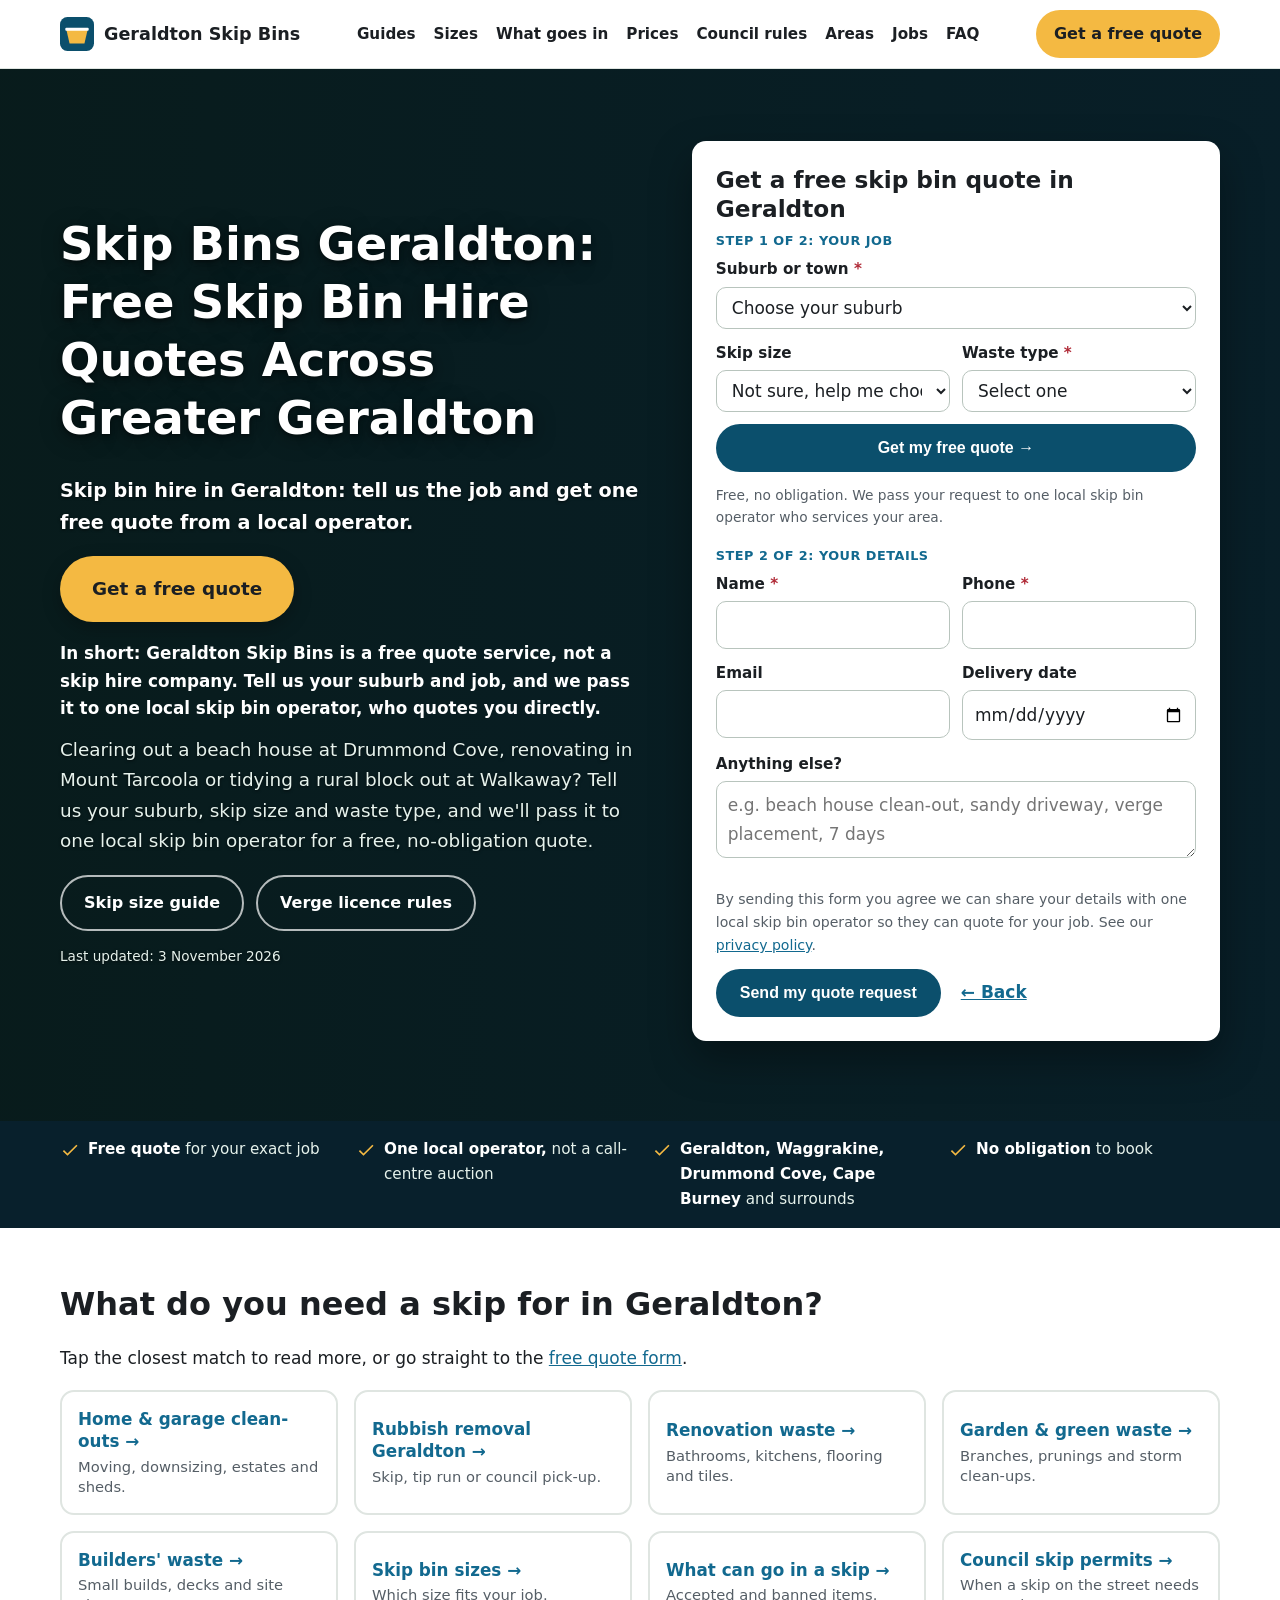
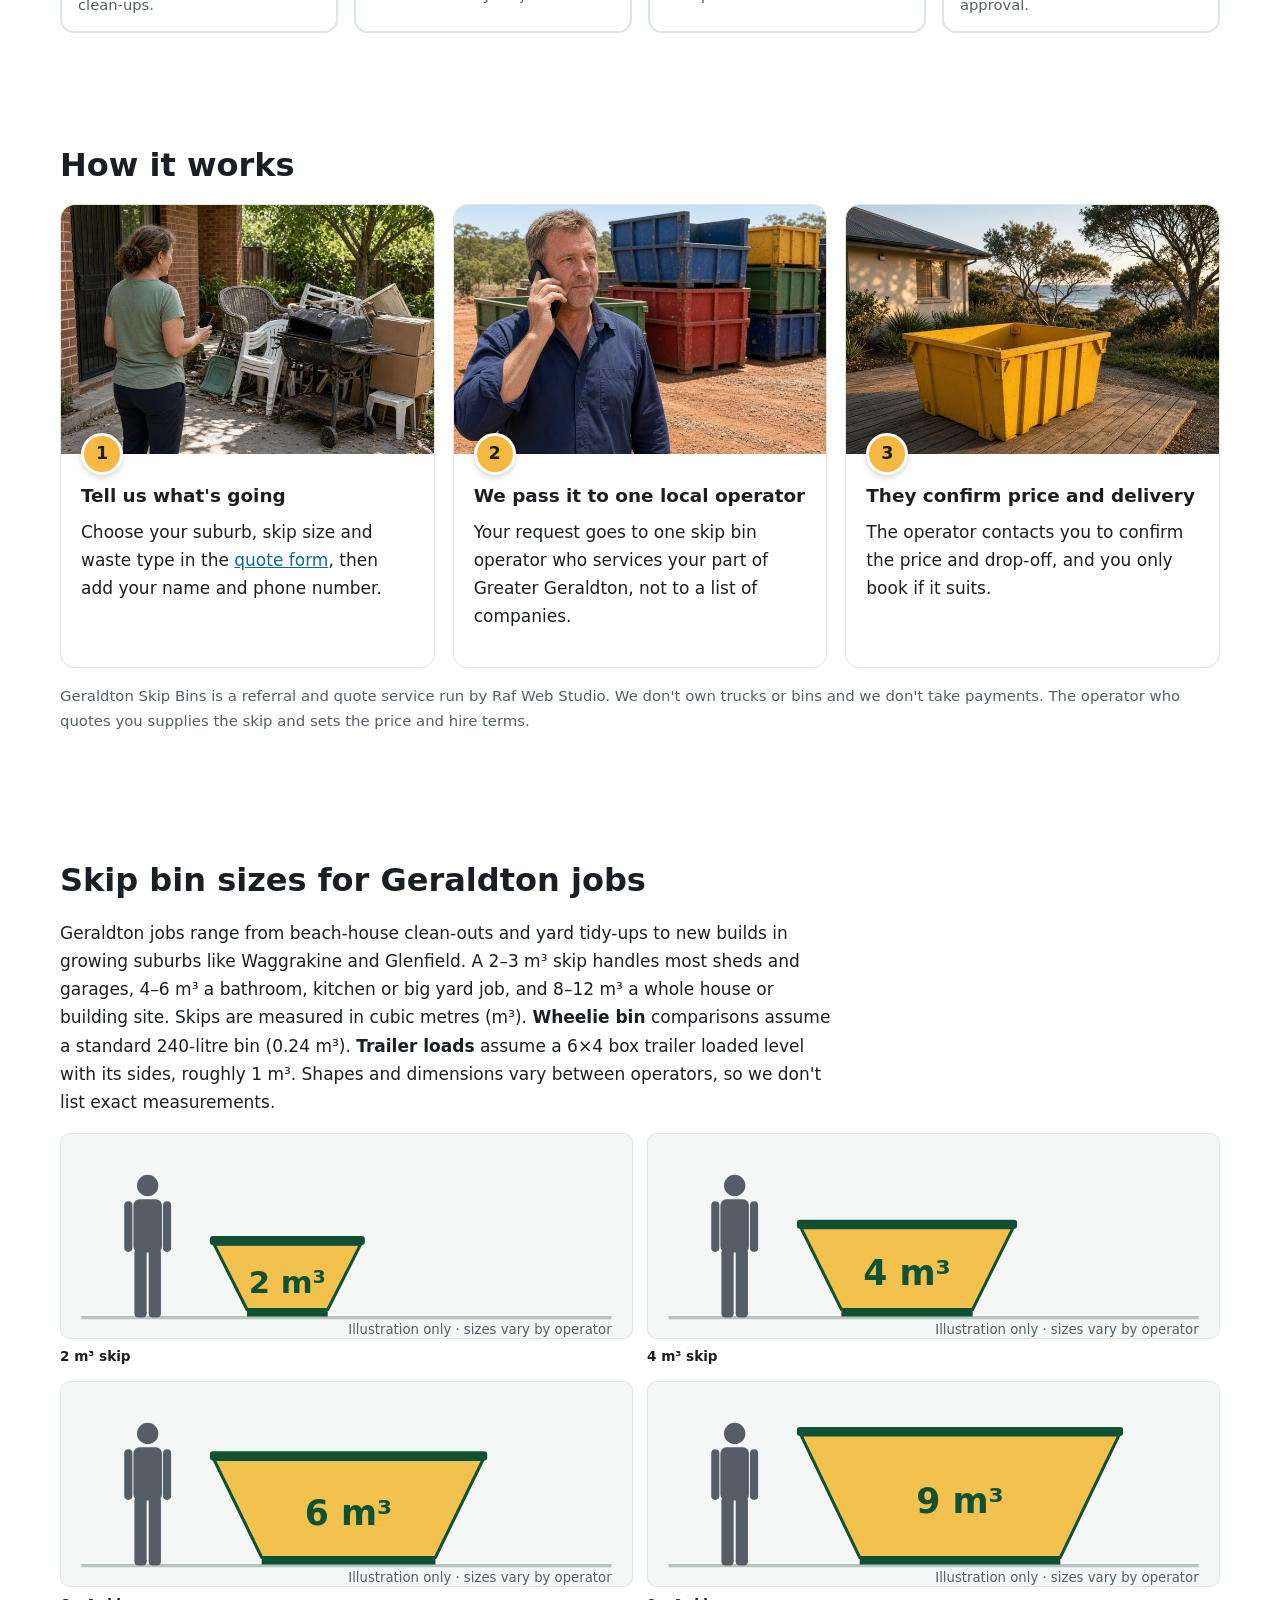
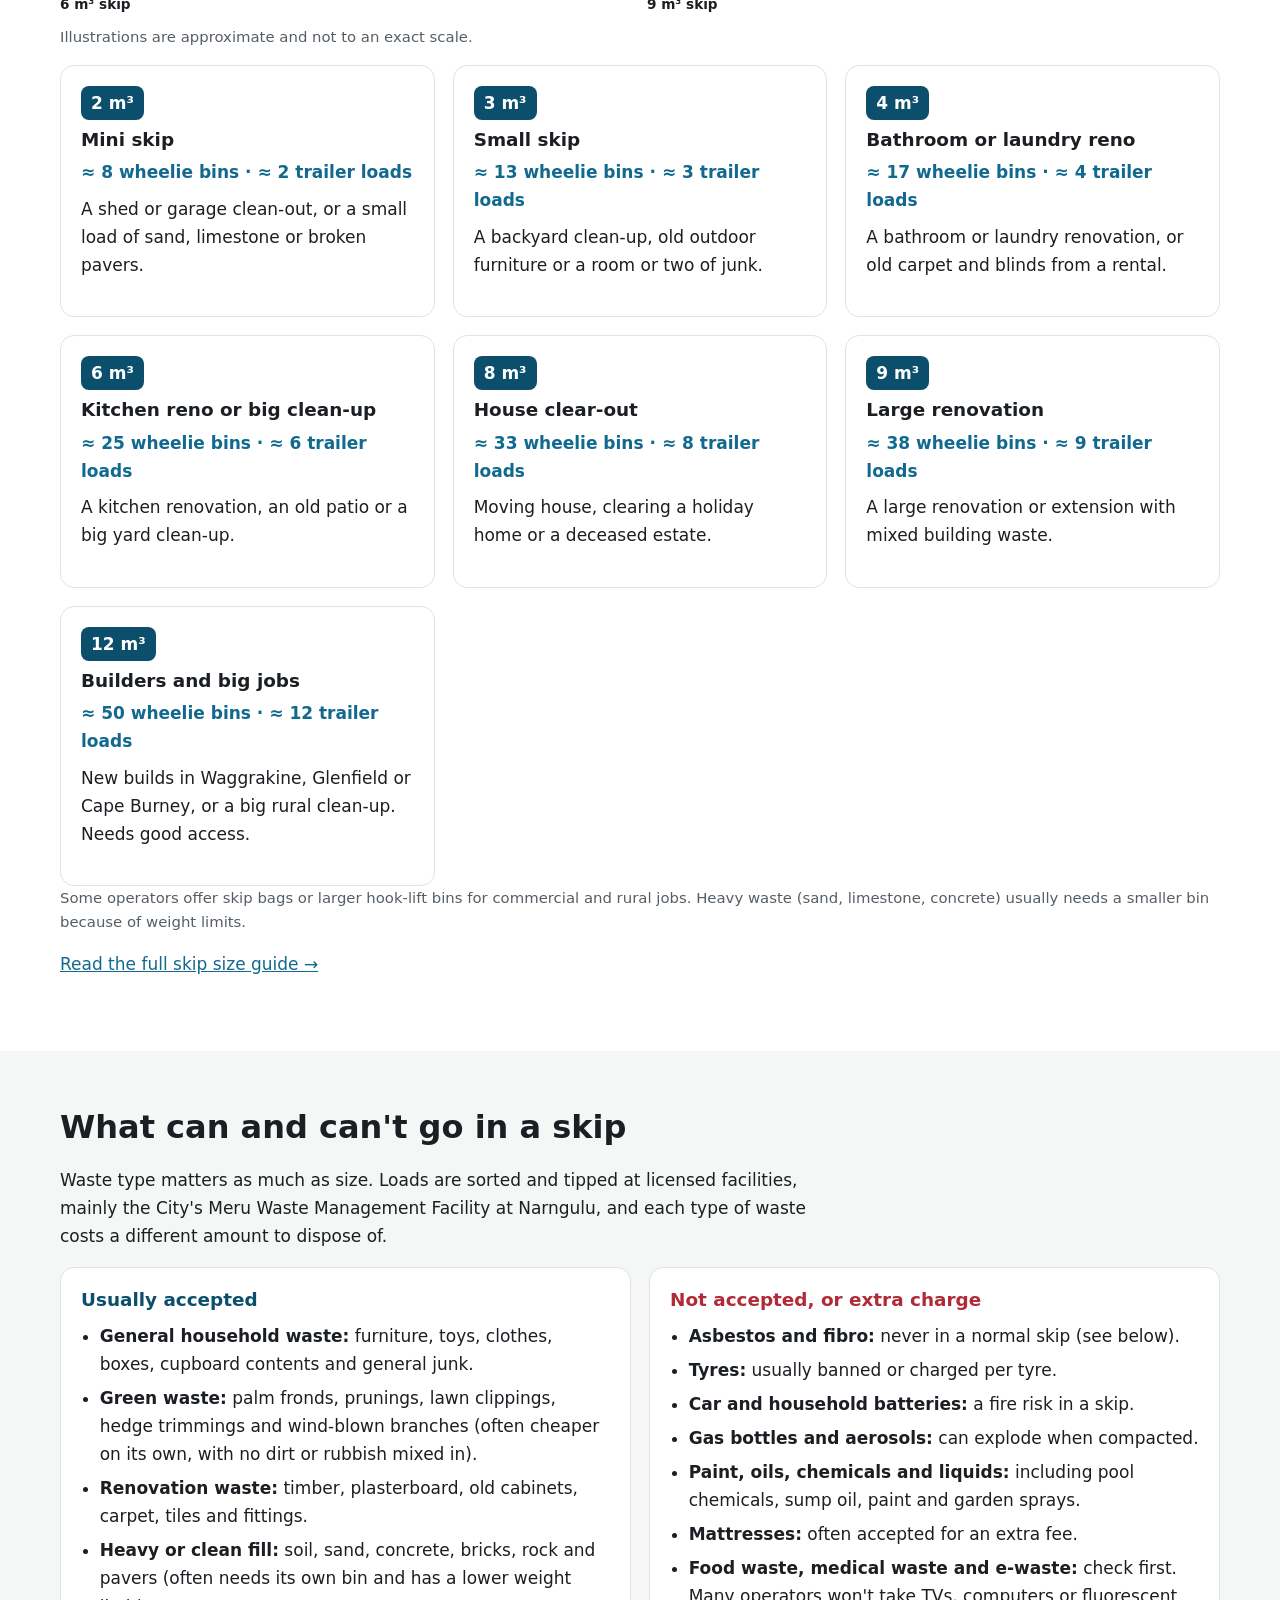
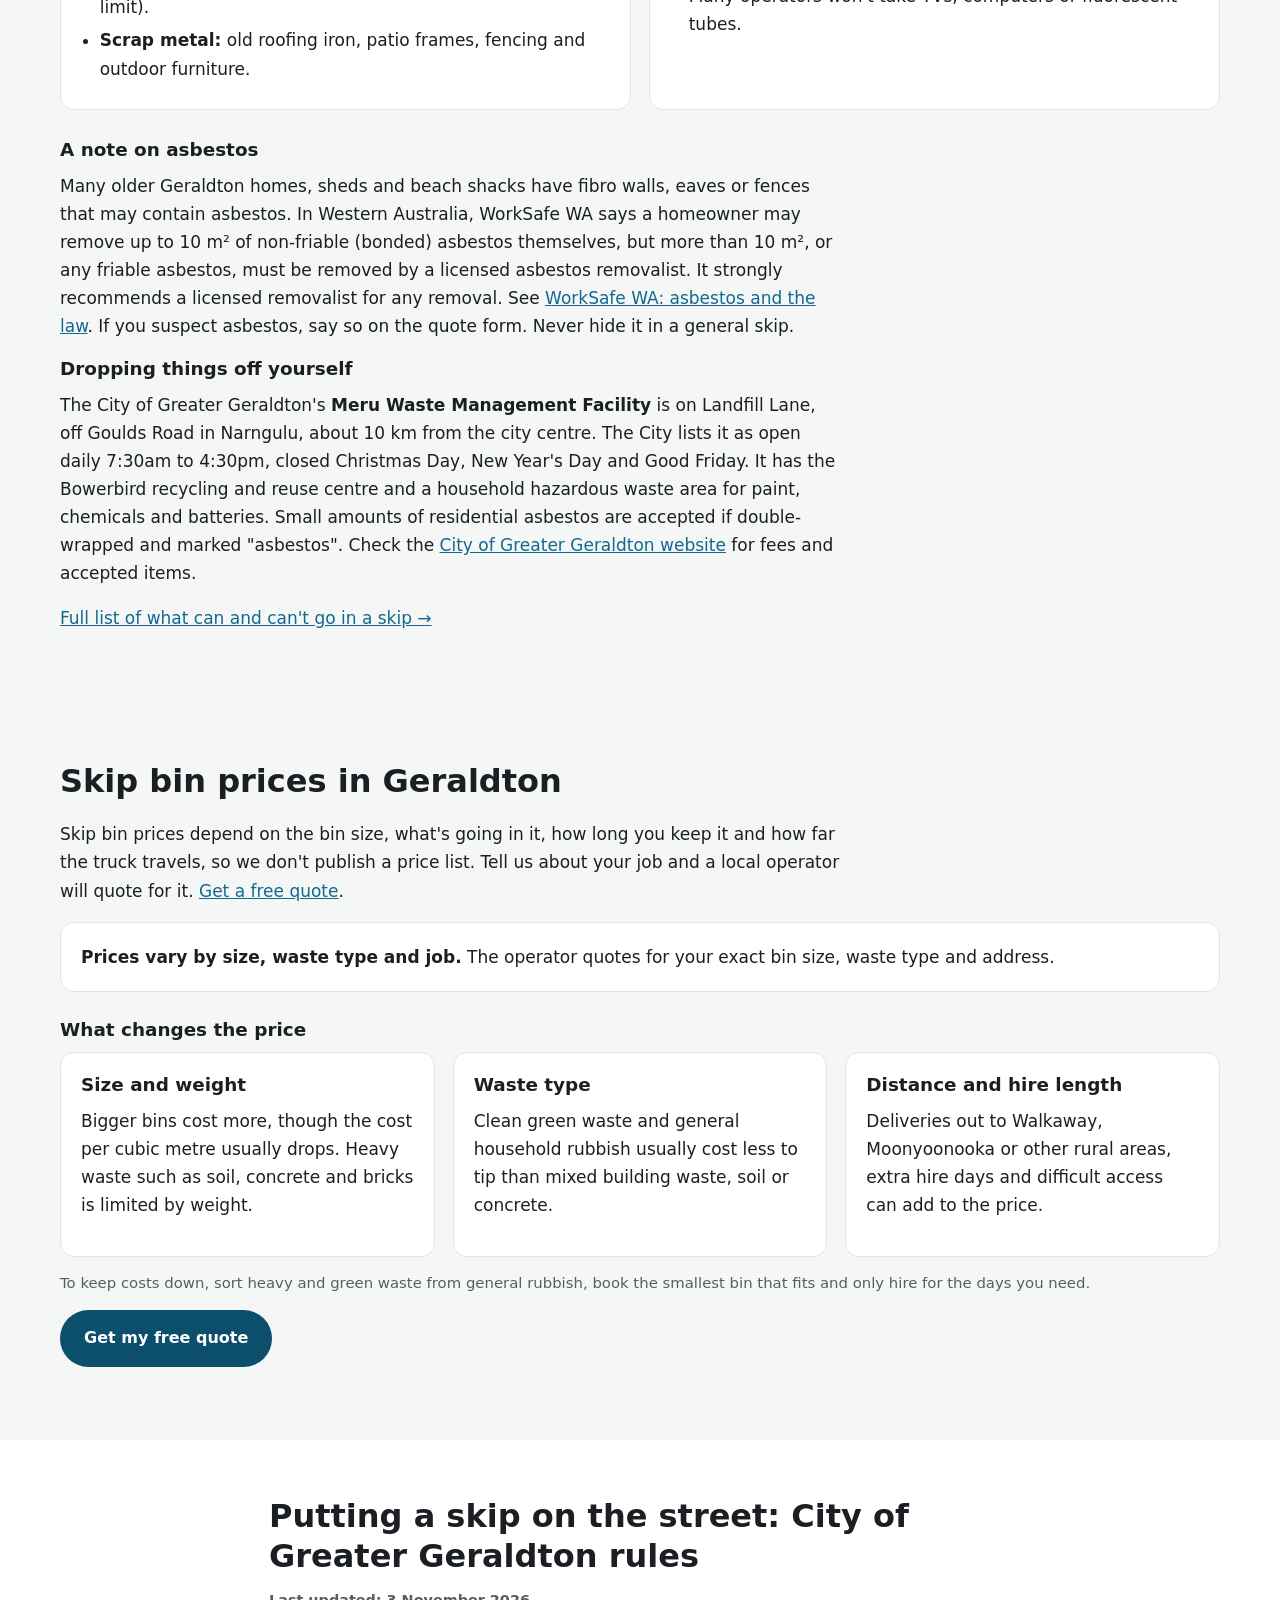
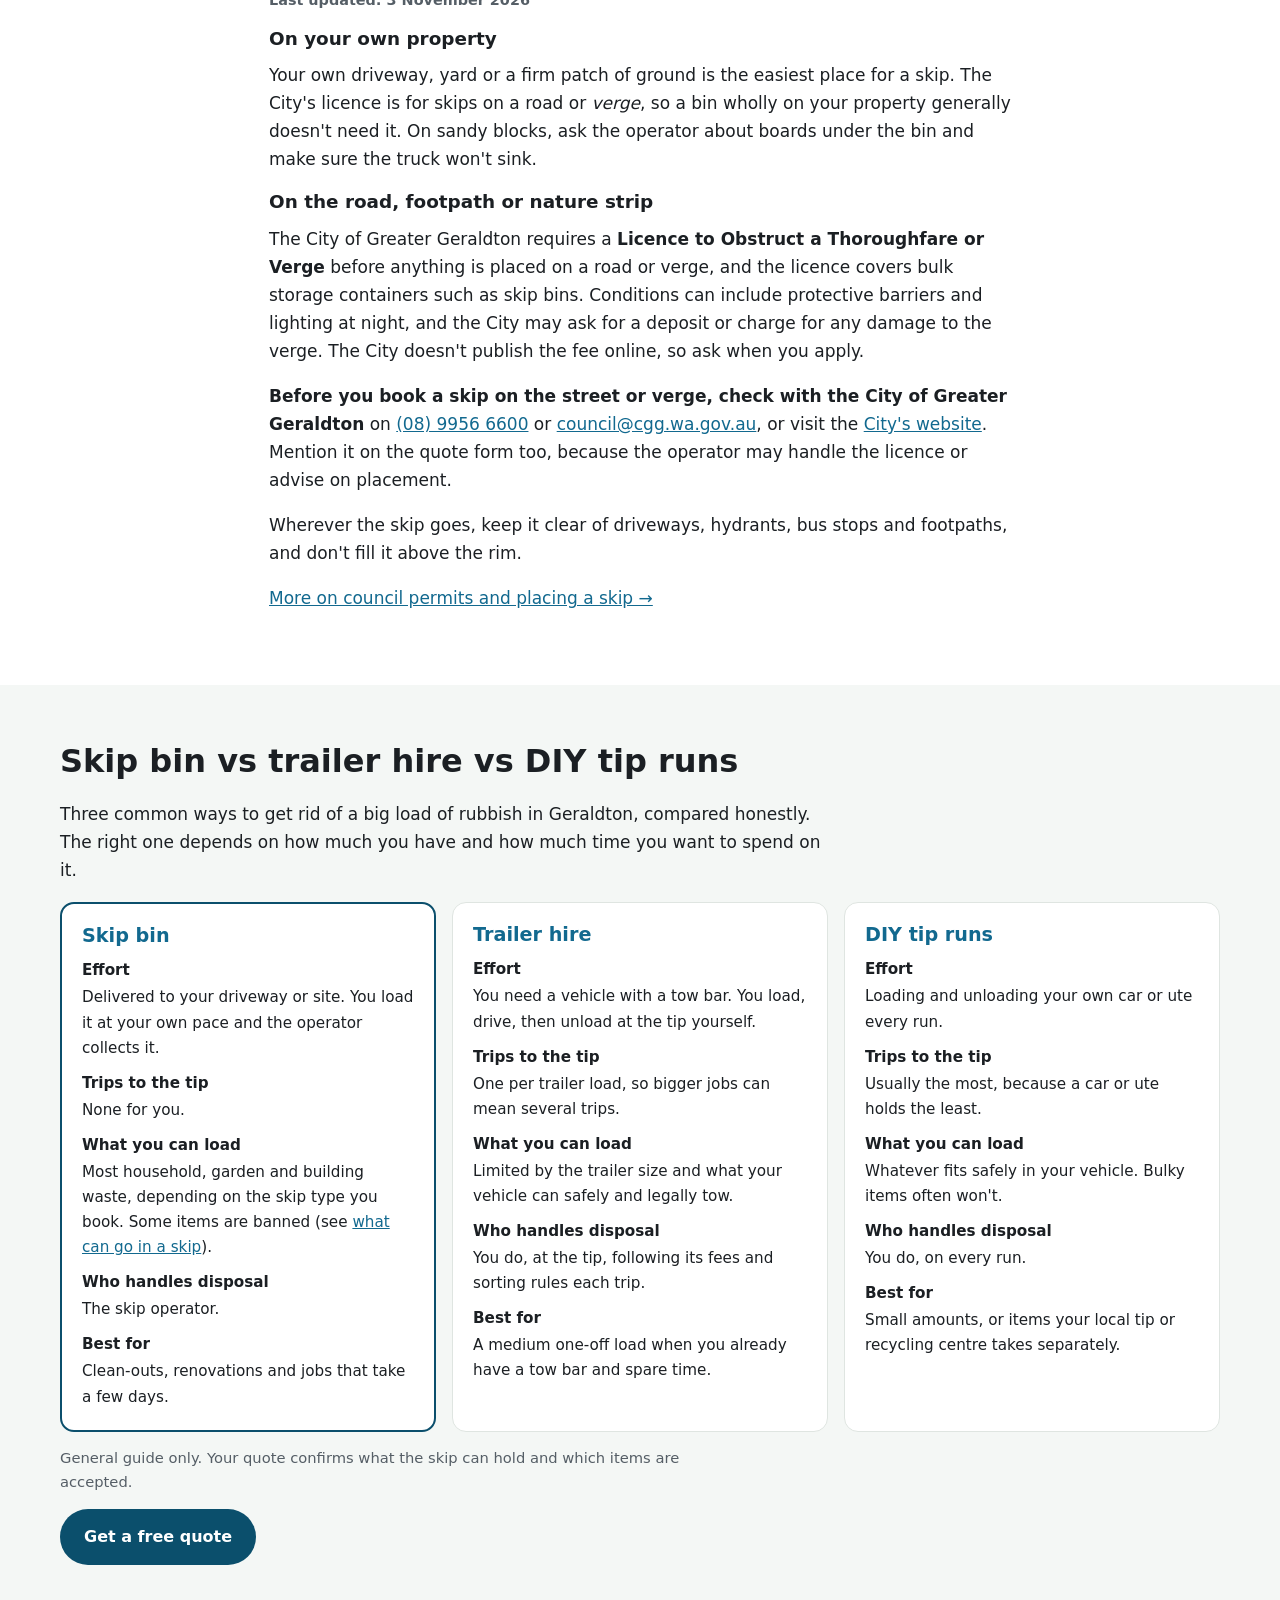
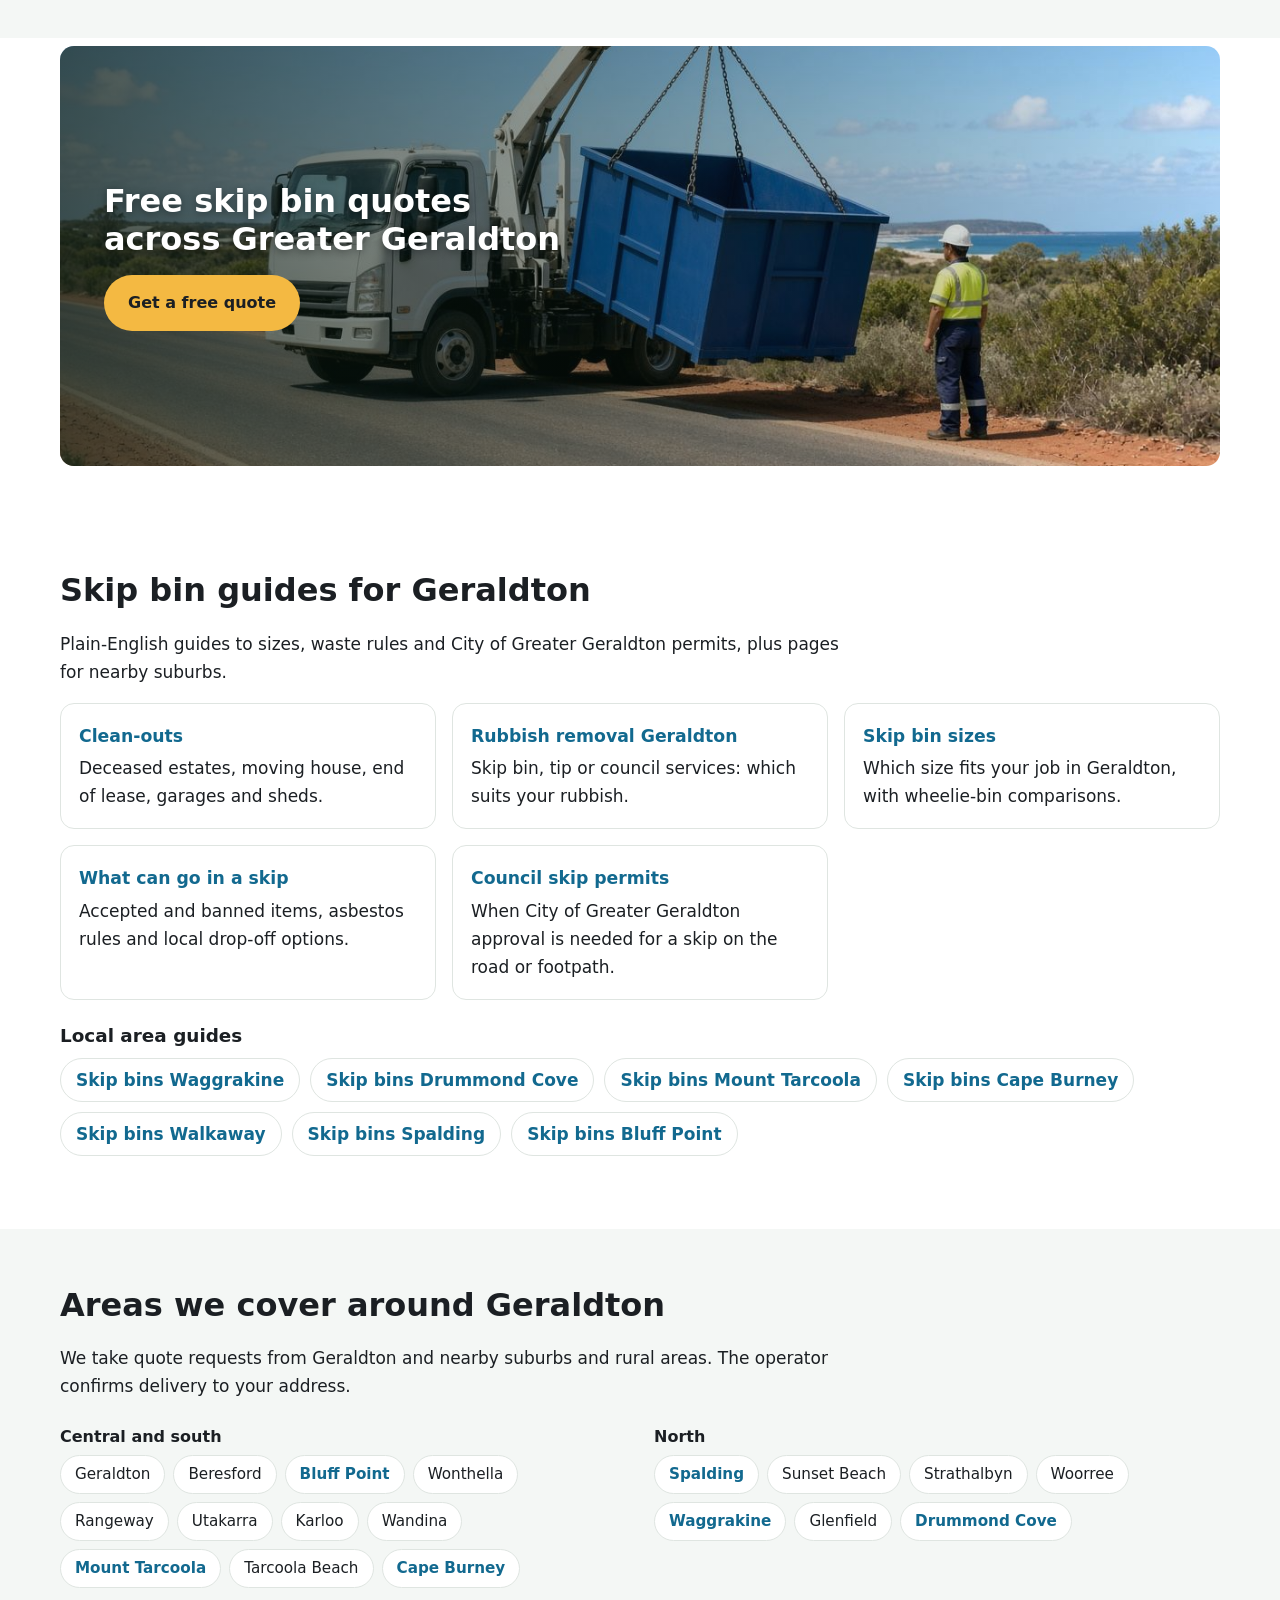
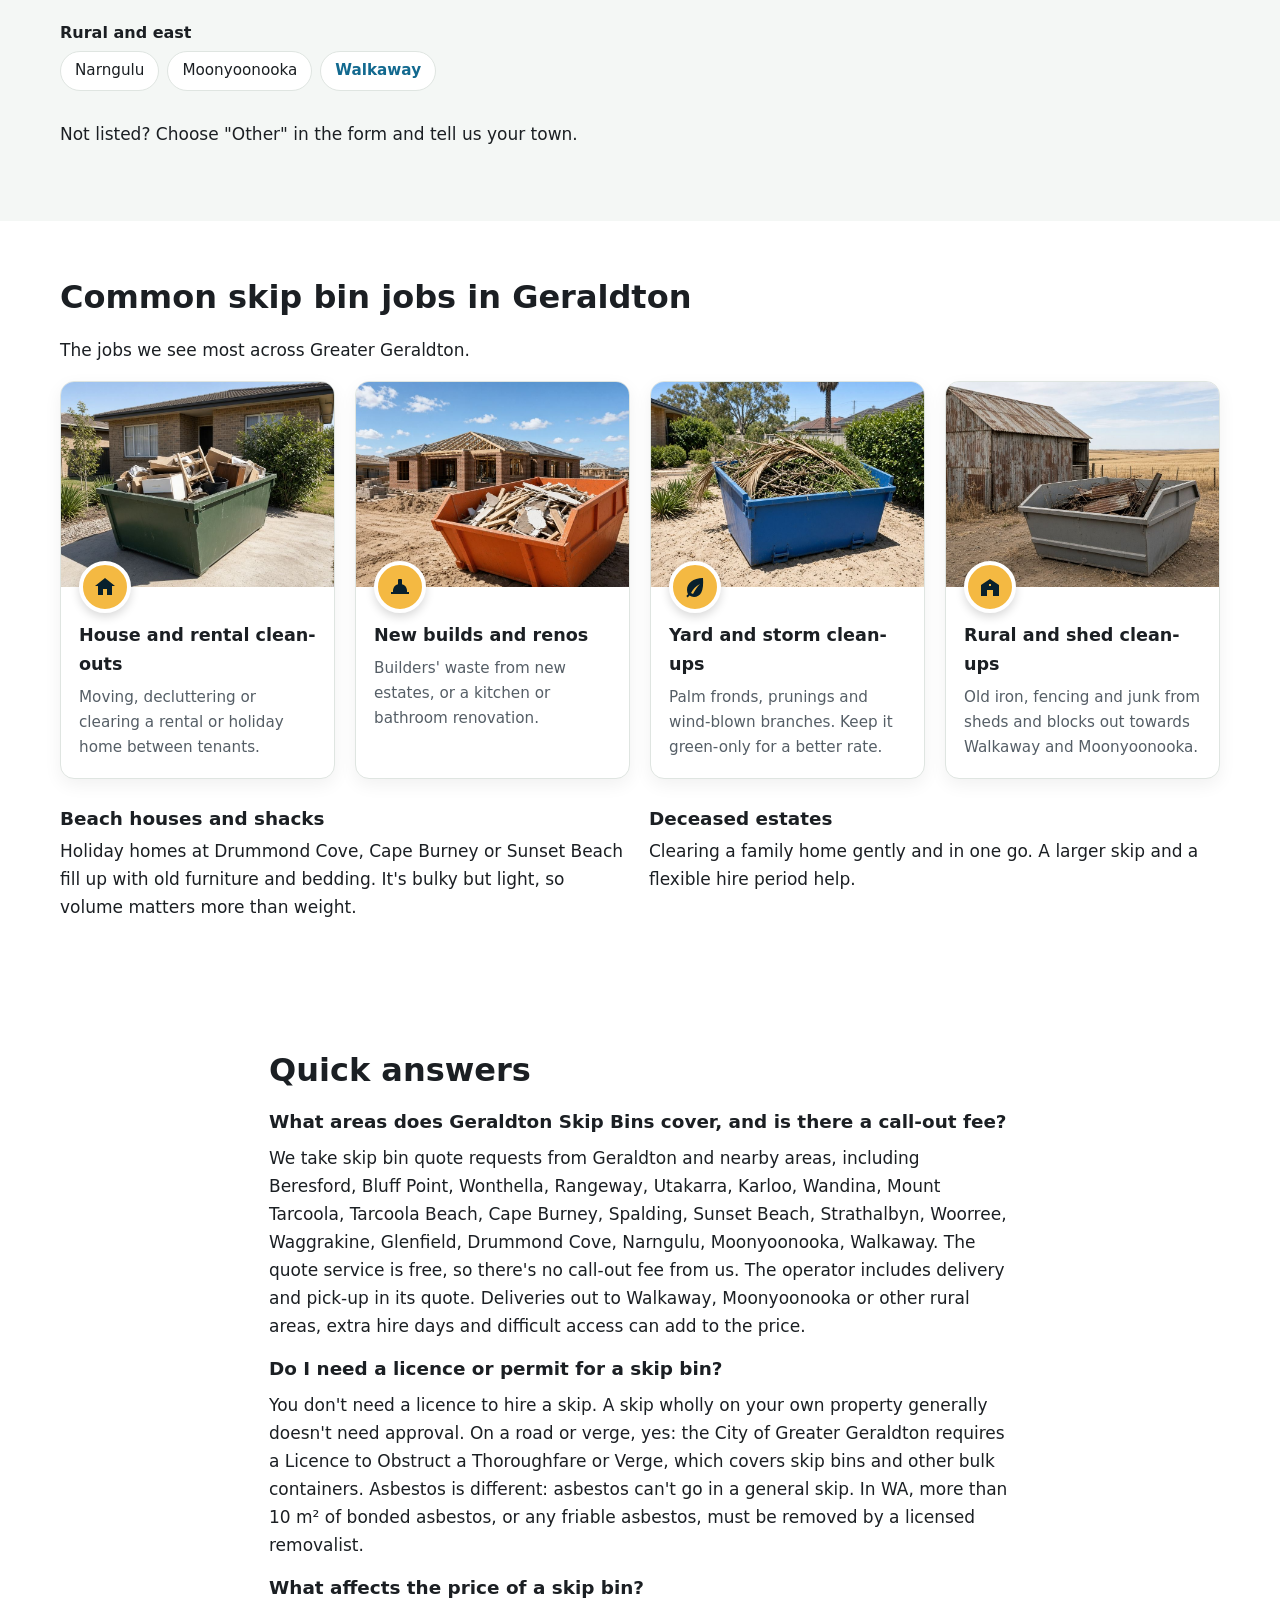
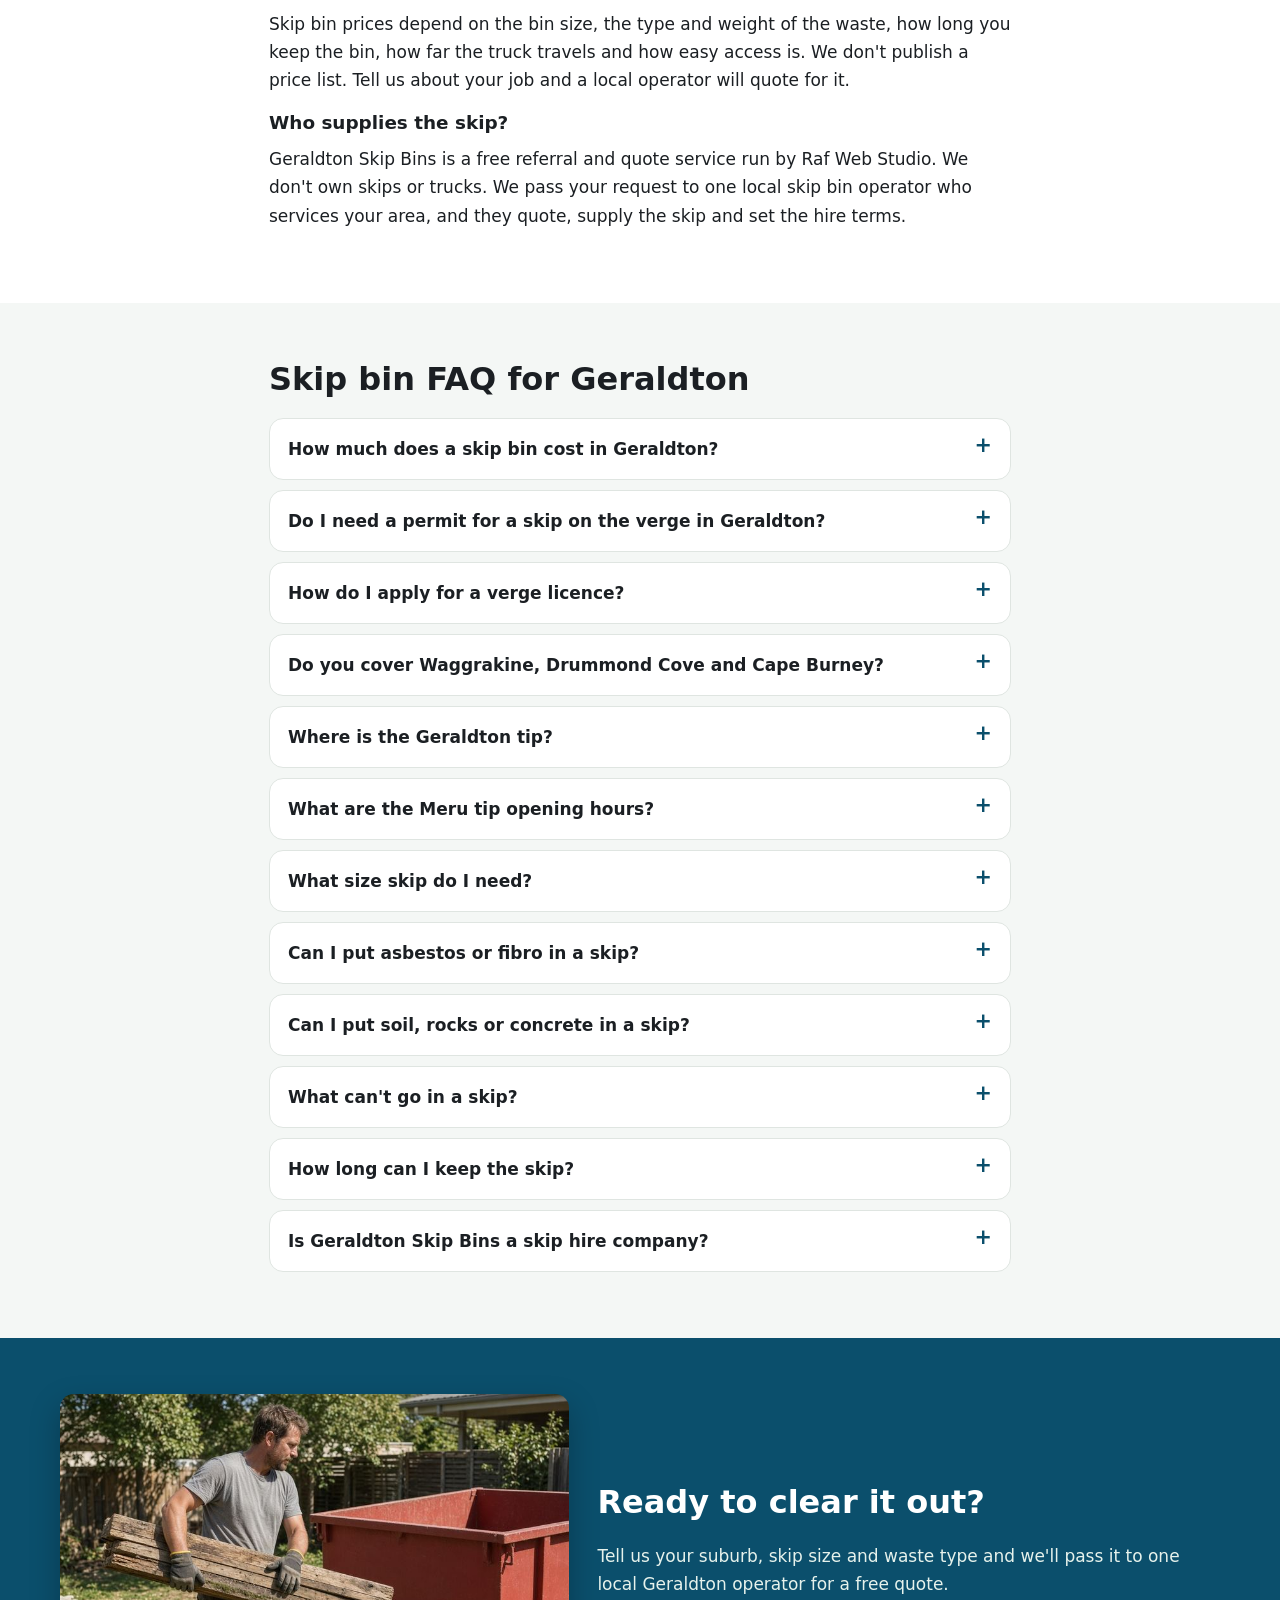
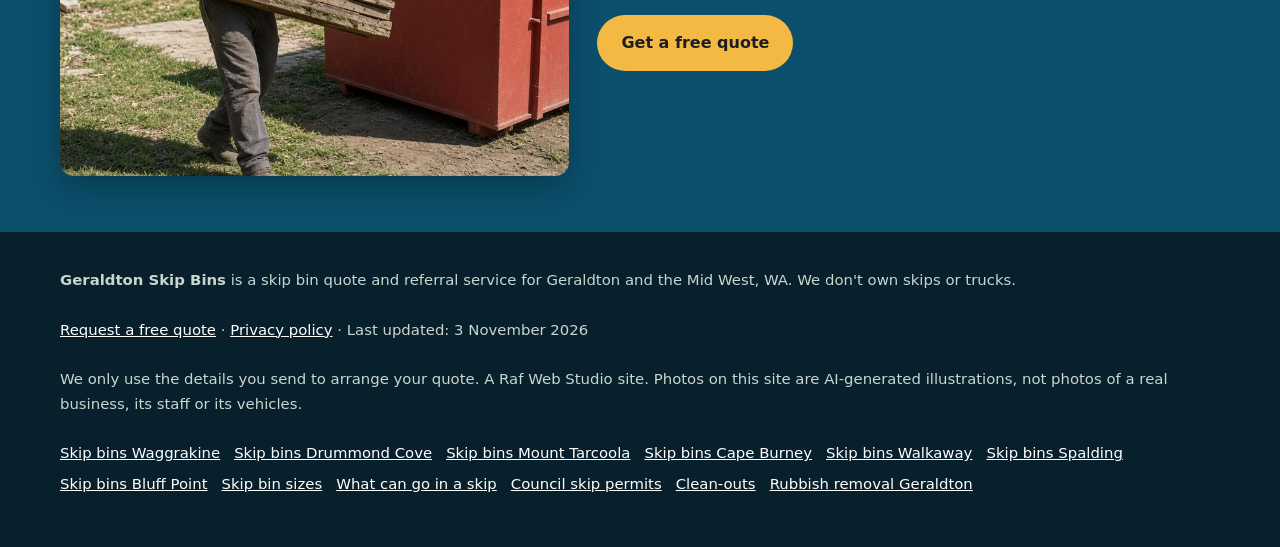
==== commit e4fcbff2: "SEO batch 5: keyword link to homepage on every subpage, sitemap lastmod refresh, new /skip-bins-bluf" ====
--- a/index.html
+++ b/index.html
@@ -39,7 +39,7 @@
  "name": "Skip Bins Geraldton | Free Skip Bin Hire Quotes in Geraldton WA",
  "description": "Skip bins in Geraldton, Waggrakine, Drummond Cove, Cape Burney and the Mid West. Tell us your suburb, size and waste type and get a free quote from one local skip bin operator.",
  "inLanguage": "en-AU",
- "dateModified": "2026-11-02",
+ "dateModified": "2026-11-03",
  "isPartOf": {
   "@id": "https://geraldtonskipbins.com/#website"
  },
@@ -163,7 +163,7 @@
 {
  "@context": "https://schema.org",
  "@type": "WebSite",
- "dateModified": "2026-11-02",
+ "dateModified": "2026-11-03",
  "@id": "https://geraldtonskipbins.com/#website",
  "name": "Geraldton Skip Bins",
  "url": "https://geraldtonskipbins.com/",
@@ -463,7 +463,7 @@
       <p class="h3-cta"><a class="btn btn-call btn-xl" href="#quote">Get a free quote</a></p><!--/h3:hero-->      <p class="summary">In short: Geraldton Skip Bins is a free quote service, not a skip hire company. Tell us your suburb and job, and we pass it to one local skip bin operator, who quotes you directly.</p>
       <p class="lead">Clearing out a beach house at Drummond Cove, renovating in Mount Tarcoola or tidying a rural block out at Walkaway? Tell us your suburb, skip size and waste type, and we'll pass it to one local skip bin operator for a free, no-obligation quote.</p>
       <div class="ctas"><a class="btn btn-ghost" href="#sizes">Skip size guide</a><a class="btn btn-ghost" href="#council">Verge licence rules</a></div>
-      <p class="updated">Last updated: 2 November 2026</p>
+      <p class="updated">Last updated: 3 November 2026</p>
     </div>
     <div class="hero-form-card" id="quote">
       <h2 id="quote-h">Get a free skip bin quote in Geraldton</h2>
@@ -588,7 +588,7 @@
 <section id="council" aria-labelledby="council-h">
   <div class="wrap intro">
     <h2 id="council-h">Putting a skip on the street: City of Greater Geraldton rules</h2>
-    <p class="updated-dark">Last updated: 2 November 2026</p>
+    <p class="updated-dark">Last updated: 3 November 2026</p>
     <h3>On your own property</h3>
     <p>Your own driveway, yard or a firm patch of ground is the easiest place for a skip. The City's licence is for skips on a road or <em>verge</em>, so a bin wholly on your property generally doesn't need it. On sandy blocks, ask the operator about boards under the bin and make sure the truck won't sink.</p>
     <h3>On the road, footpath or nature strip</h3>
@@ -626,7 +626,7 @@
     <p class="intro">Plain-English guides to sizes, waste rules and City of Greater Geraldton permits, plus pages for nearby suburbs.</p>
     <div class="guide-cards"><a href="/clean-outs/"><strong>Clean-outs</strong>Deceased estates, moving house, end of lease, garages and sheds.</a><a href="/rubbish-removal-geraldton/"><strong>Rubbish removal Geraldton</strong>Skip bin, tip or council services: which suits your rubbish.</a><a href="/skip-bin-sizes/"><strong>Skip bin sizes</strong>Which size fits your job in Geraldton, with wheelie-bin comparisons.</a><a href="/what-can-go-in-a-skip/"><strong>What can go in a skip</strong>Accepted and banned items, asbestos rules and local drop-off options.</a><a href="/skip-bin-council-permit/"><strong>Council skip permits</strong>When City of Greater Geraldton approval is needed for a skip on the road or footpath.</a></div>
     <h3 style="margin-top:24px">Local area guides</h3>
-    <ul class="link-list"><li><a href="/skip-bins-waggrakine/">Skip bins Waggrakine</a></li><li><a href="/skip-bins-drummond-cove/">Skip bins Drummond Cove</a></li><li><a href="/skip-bins-mount-tarcoola/">Skip bins Mount Tarcoola</a></li><li><a href="/skip-bins-cape-burney/">Skip bins Cape Burney</a></li><li><a href="/skip-bins-walkaway/">Skip bins Walkaway</a></li><li><a href="/skip-bins-spalding/">Skip bins Spalding</a></li></ul>
+    <ul class="link-list"><li><a href="/skip-bins-waggrakine/">Skip bins Waggrakine</a></li><li><a href="/skip-bins-drummond-cove/">Skip bins Drummond Cove</a></li><li><a href="/skip-bins-mount-tarcoola/">Skip bins Mount Tarcoola</a></li><li><a href="/skip-bins-cape-burney/">Skip bins Cape Burney</a></li><li><a href="/skip-bins-walkaway/">Skip bins Walkaway</a></li><li><a href="/skip-bins-spalding/">Skip bins Spalding</a></li><li><a href="/skip-bins-bluff-point/">Skip bins Bluff Point</a></li></ul>
   </div>
 </section>
 
@@ -634,7 +634,7 @@
   <div class="wrap">
     <h2 id="areas-h">Areas we cover around Geraldton</h2>
     <p class="intro">We take quote requests from Geraldton and nearby suburbs and rural areas. The operator confirms delivery to your address.</p>
-    <div class="area-groups"><div class="area-group"><h3>Central and south</h3><ul class="areas"><li>Geraldton</li><li>Beresford</li><li>Bluff Point</li><li>Wonthella</li><li>Rangeway</li><li>Utakarra</li><li>Karloo</li><li>Wandina</li><li><a href="/skip-bins-mount-tarcoola/">Mount Tarcoola</a></li><li>Tarcoola Beach</li><li><a href="/skip-bins-cape-burney/">Cape Burney</a></li></ul></div><div class="area-group"><h3>North</h3><ul class="areas"><li><a href="/skip-bins-spalding/">Spalding</a></li><li>Sunset Beach</li><li>Strathalbyn</li><li>Woorree</li><li><a href="/skip-bins-waggrakine/">Waggrakine</a></li><li>Glenfield</li><li><a href="/skip-bins-drummond-cove/">Drummond Cove</a></li></ul></div><div class="area-group"><h3>Rural and east</h3><ul class="areas"><li>Narngulu</li><li>Moonyoonooka</li><li><a href="/skip-bins-walkaway/">Walkaway</a></li></ul></div></div>
+    <div class="area-groups"><div class="area-group"><h3>Central and south</h3><ul class="areas"><li>Geraldton</li><li>Beresford</li><li><a href="/skip-bins-bluff-point/">Bluff Point</a></li><li>Wonthella</li><li>Rangeway</li><li>Utakarra</li><li>Karloo</li><li>Wandina</li><li><a href="/skip-bins-mount-tarcoola/">Mount Tarcoola</a></li><li>Tarcoola Beach</li><li><a href="/skip-bins-cape-burney/">Cape Burney</a></li></ul></div><div class="area-group"><h3>North</h3><ul class="areas"><li><a href="/skip-bins-spalding/">Spalding</a></li><li>Sunset Beach</li><li>Strathalbyn</li><li>Woorree</li><li><a href="/skip-bins-waggrakine/">Waggrakine</a></li><li>Glenfield</li><li><a href="/skip-bins-drummond-cove/">Drummond Cove</a></li></ul></div><div class="area-group"><h3>Rural and east</h3><ul class="areas"><li>Narngulu</li><li>Moonyoonooka</li><li><a href="/skip-bins-walkaway/">Walkaway</a></li></ul></div></div>
     <p class="intro">Not listed? Choose "Other" in the form and tell us your town.</p>
   </div>
 </section>
@@ -711,9 +711,9 @@
 <footer class="site-footer">
   <div class="wrap">
     <p><strong>Geraldton Skip Bins</strong> is a skip bin quote and referral service for Geraldton and the Mid West, WA. We don't own skips or trucks.</p>
-    <p><a href="#quote">Request a free quote</a> · <a href="privacy.html">Privacy policy</a> · Last updated: 2 November 2026</p>
+    <p><a href="#quote">Request a free quote</a> · <a href="privacy.html">Privacy policy</a> · Last updated: 3 November 2026</p>
     <p>We only use the details you send to arrange your quote. A Raf Web Studio site. Photos on this site are AI-generated illustrations, not photos of a real business, its staff or its vehicles.</p>
-    <p class="footer-links"><a href="/skip-bins-waggrakine/">Skip bins Waggrakine</a> <a href="/skip-bins-drummond-cove/">Skip bins Drummond Cove</a> <a href="/skip-bins-mount-tarcoola/">Skip bins Mount Tarcoola</a> <a href="/skip-bins-cape-burney/">Skip bins Cape Burney</a> <a href="/skip-bins-walkaway/">Skip bins Walkaway</a> <a href="/skip-bins-spalding/">Skip bins Spalding</a> <a href="/skip-bin-sizes/">Skip bin sizes</a> <a href="/what-can-go-in-a-skip/">What can go in a skip</a> <a href="/skip-bin-council-permit/">Council skip permits</a> <a href="/clean-outs/">Clean-outs</a> <a href="/rubbish-removal-geraldton/">Rubbish removal Geraldton</a></p>
+    <p class="footer-links"><a href="/skip-bins-waggrakine/">Skip bins Waggrakine</a> <a href="/skip-bins-drummond-cove/">Skip bins Drummond Cove</a> <a href="/skip-bins-mount-tarcoola/">Skip bins Mount Tarcoola</a> <a href="/skip-bins-cape-burney/">Skip bins Cape Burney</a> <a href="/skip-bins-walkaway/">Skip bins Walkaway</a> <a href="/skip-bins-spalding/">Skip bins Spalding</a> <a href="/skip-bins-bluff-point/">Skip bins Bluff Point</a> <a href="/skip-bin-sizes/">Skip bin sizes</a> <a href="/what-can-go-in-a-skip/">What can go in a skip</a> <a href="/skip-bin-council-permit/">Council skip permits</a> <a href="/clean-outs/">Clean-outs</a> <a href="/rubbish-removal-geraldton/">Rubbish removal Geraldton</a></p>
   </div>
 </footer>
 
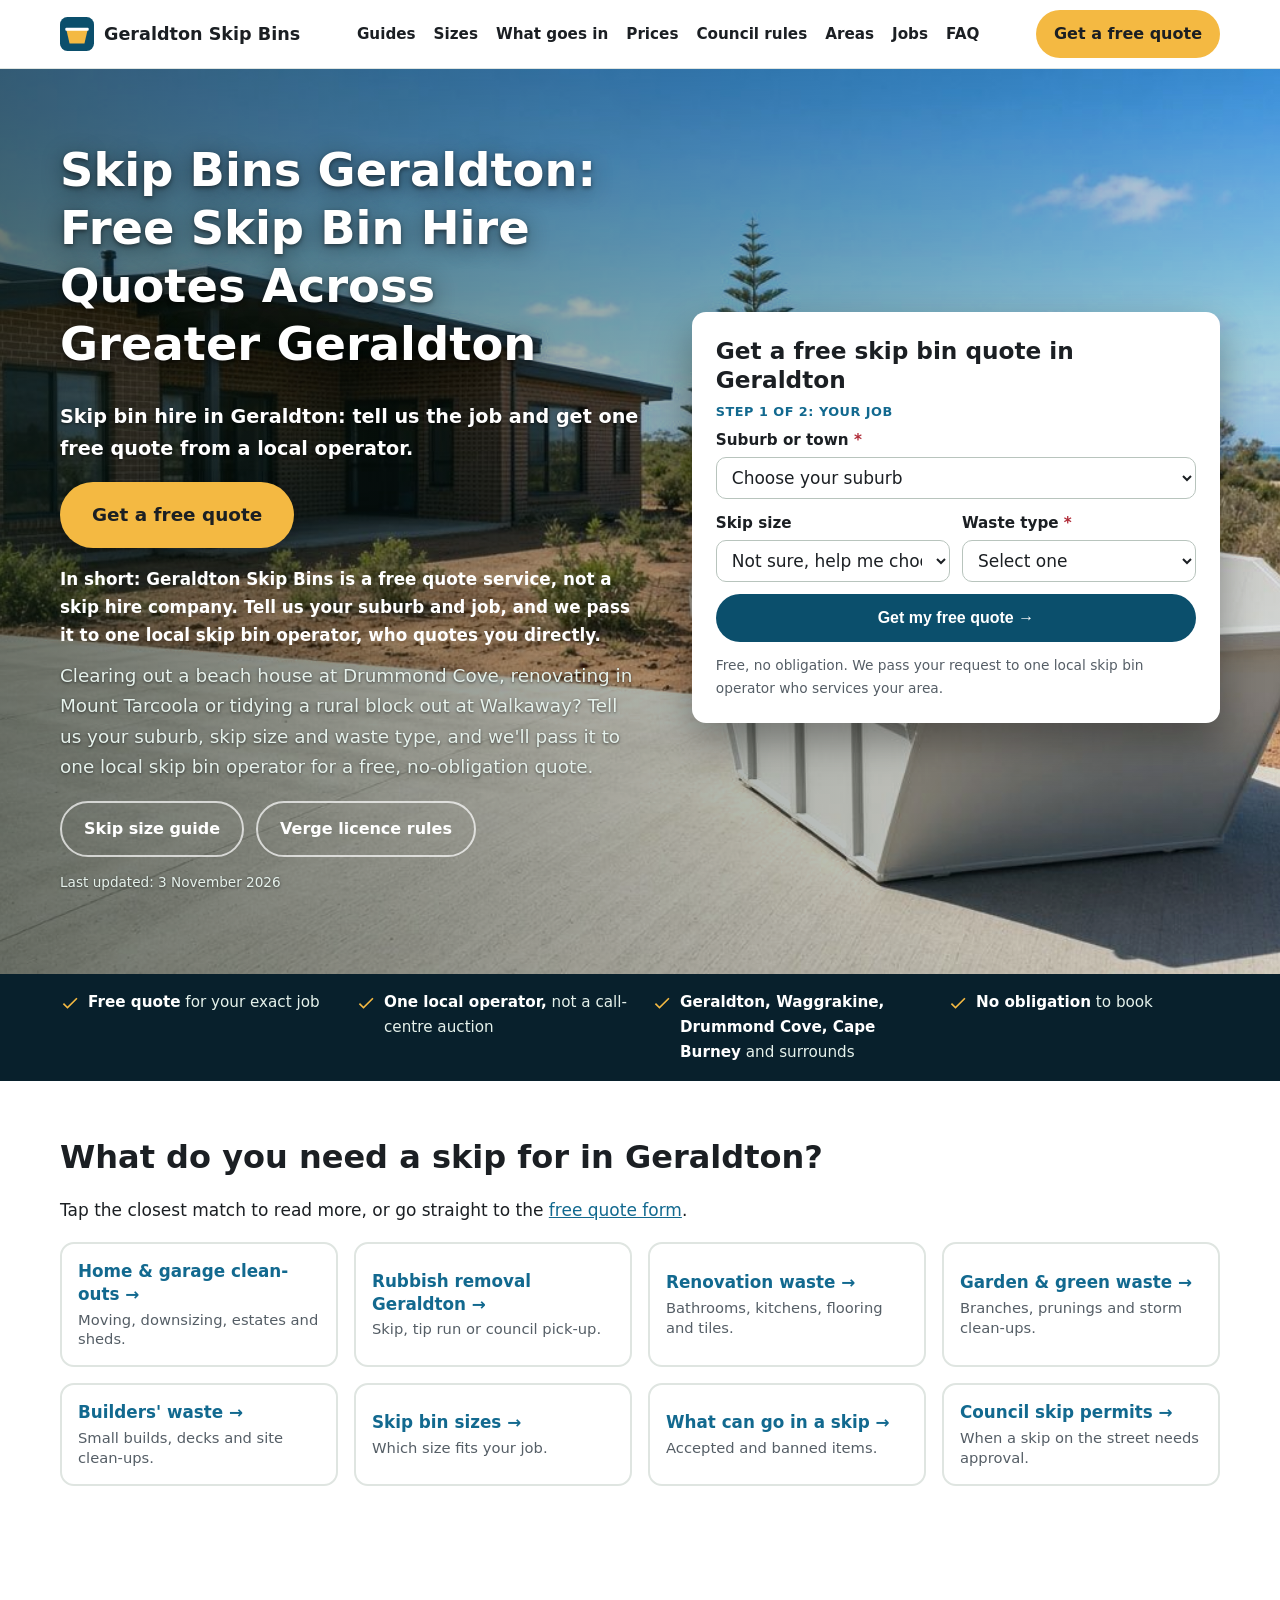
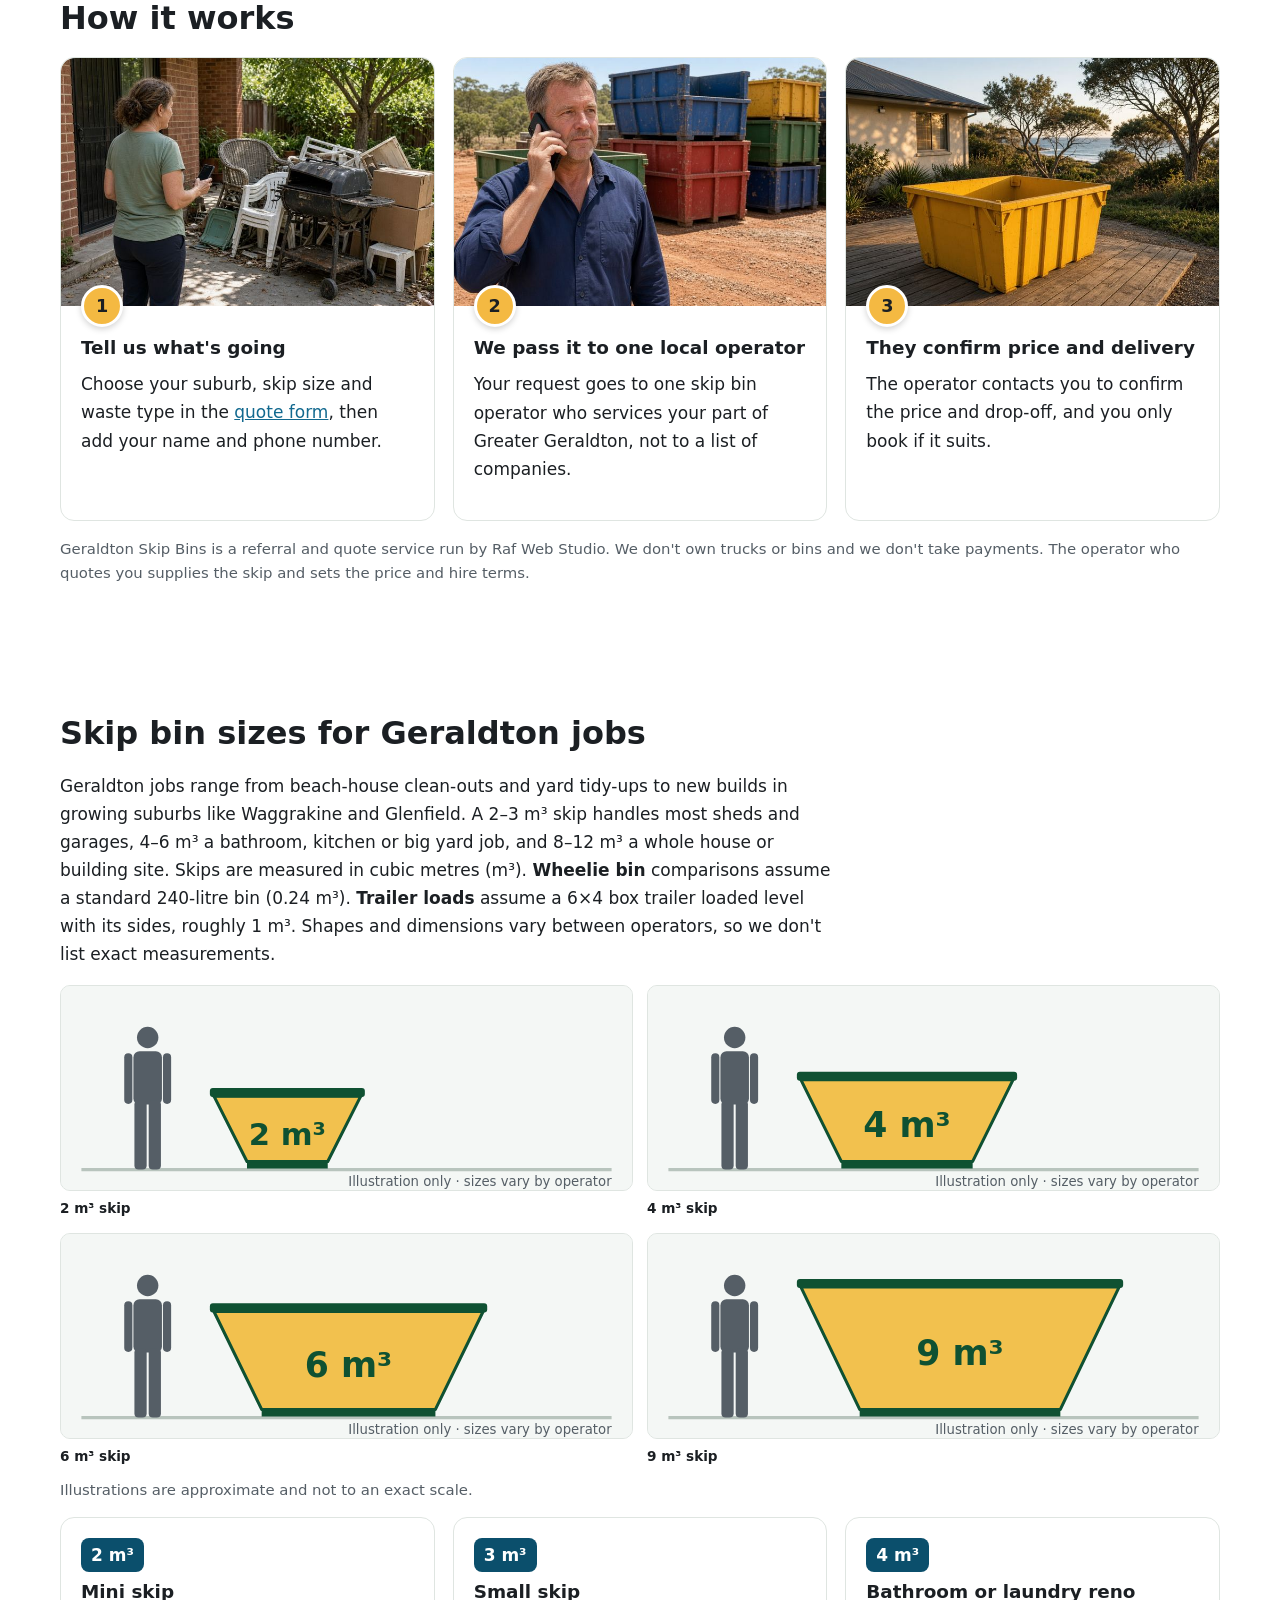
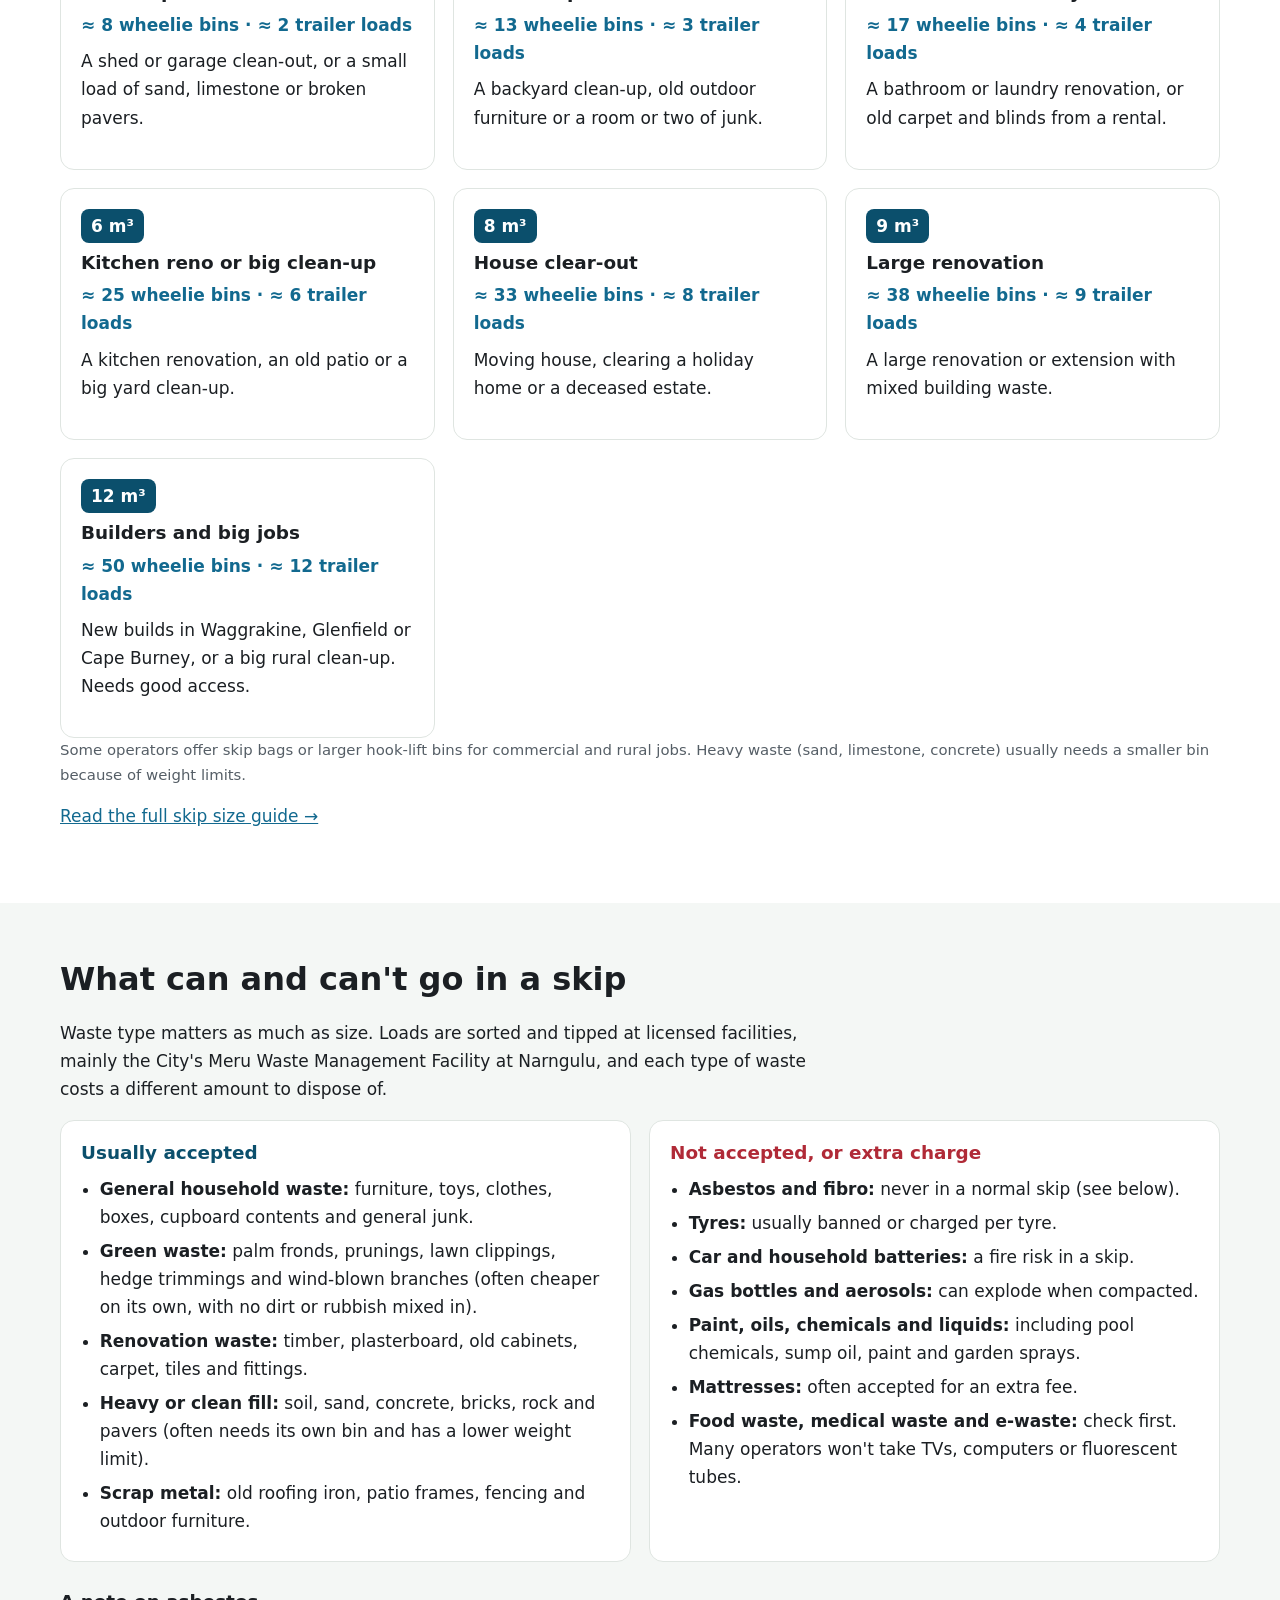
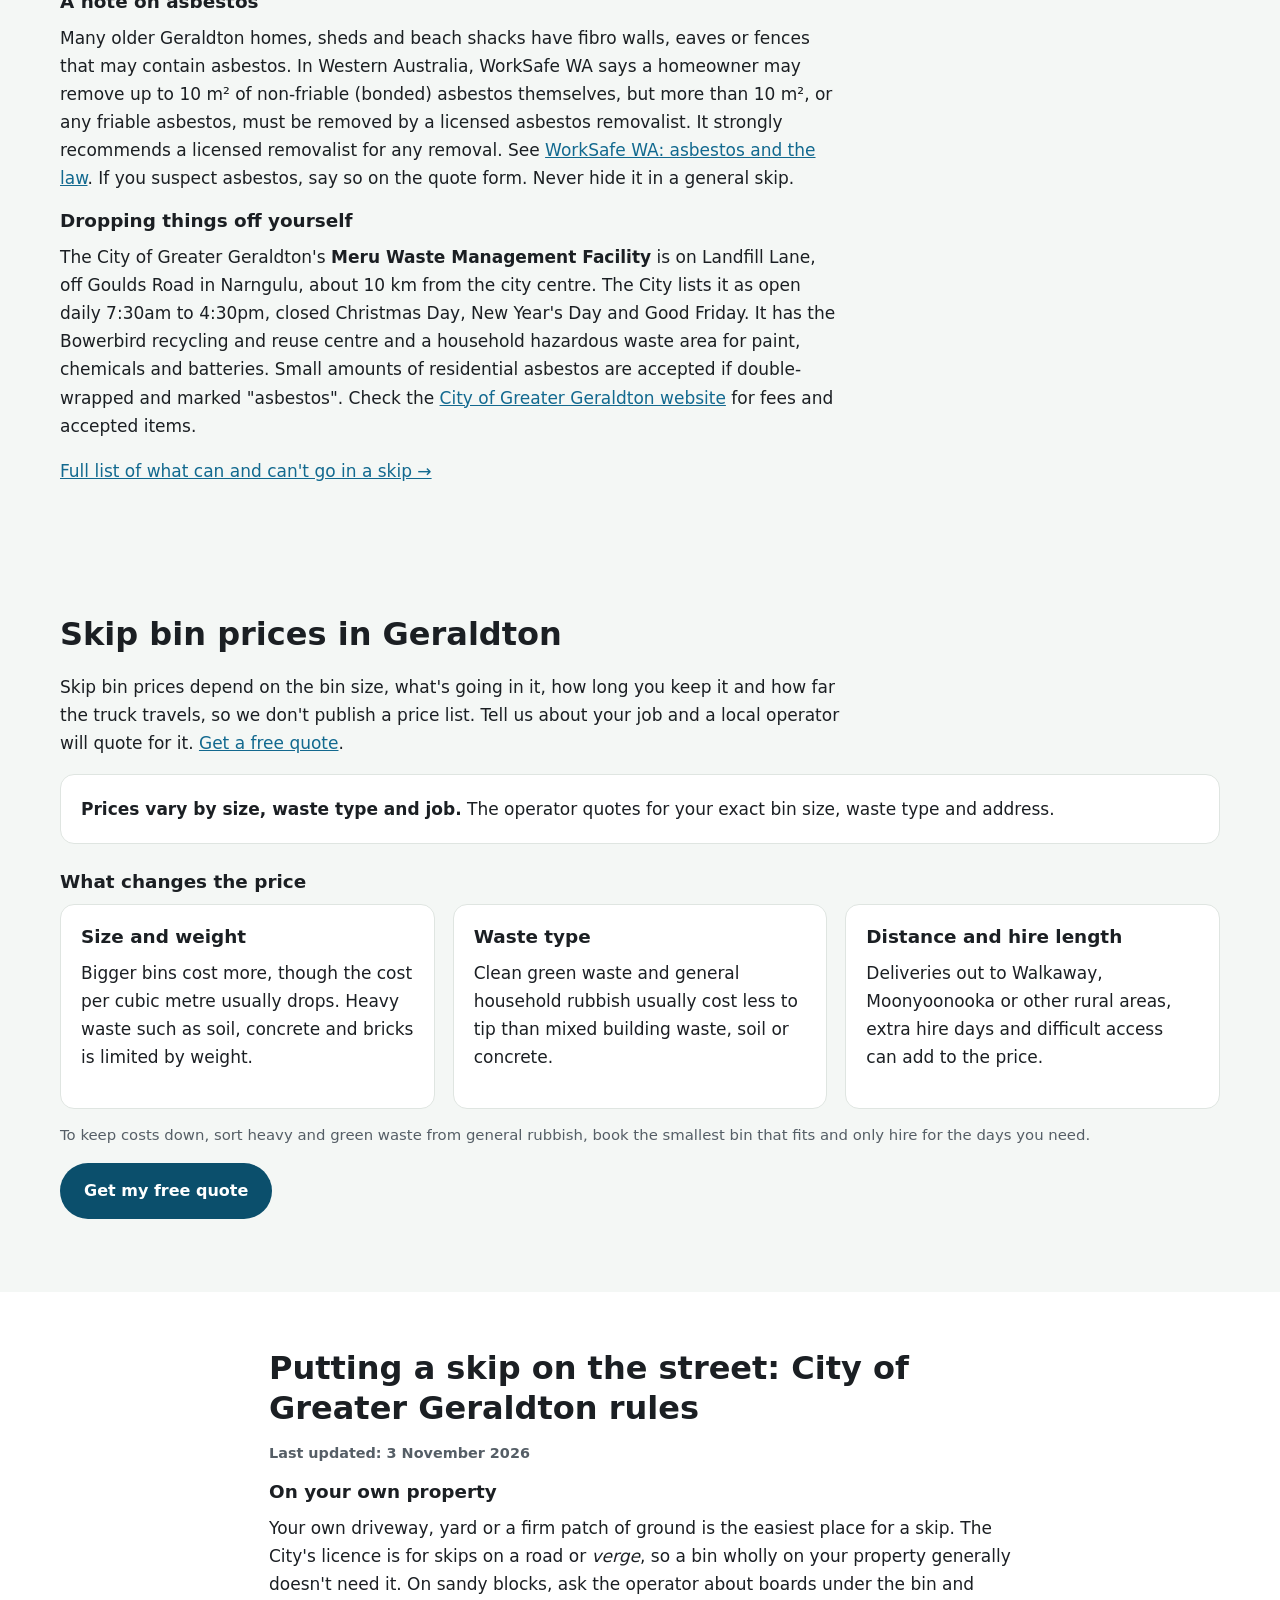
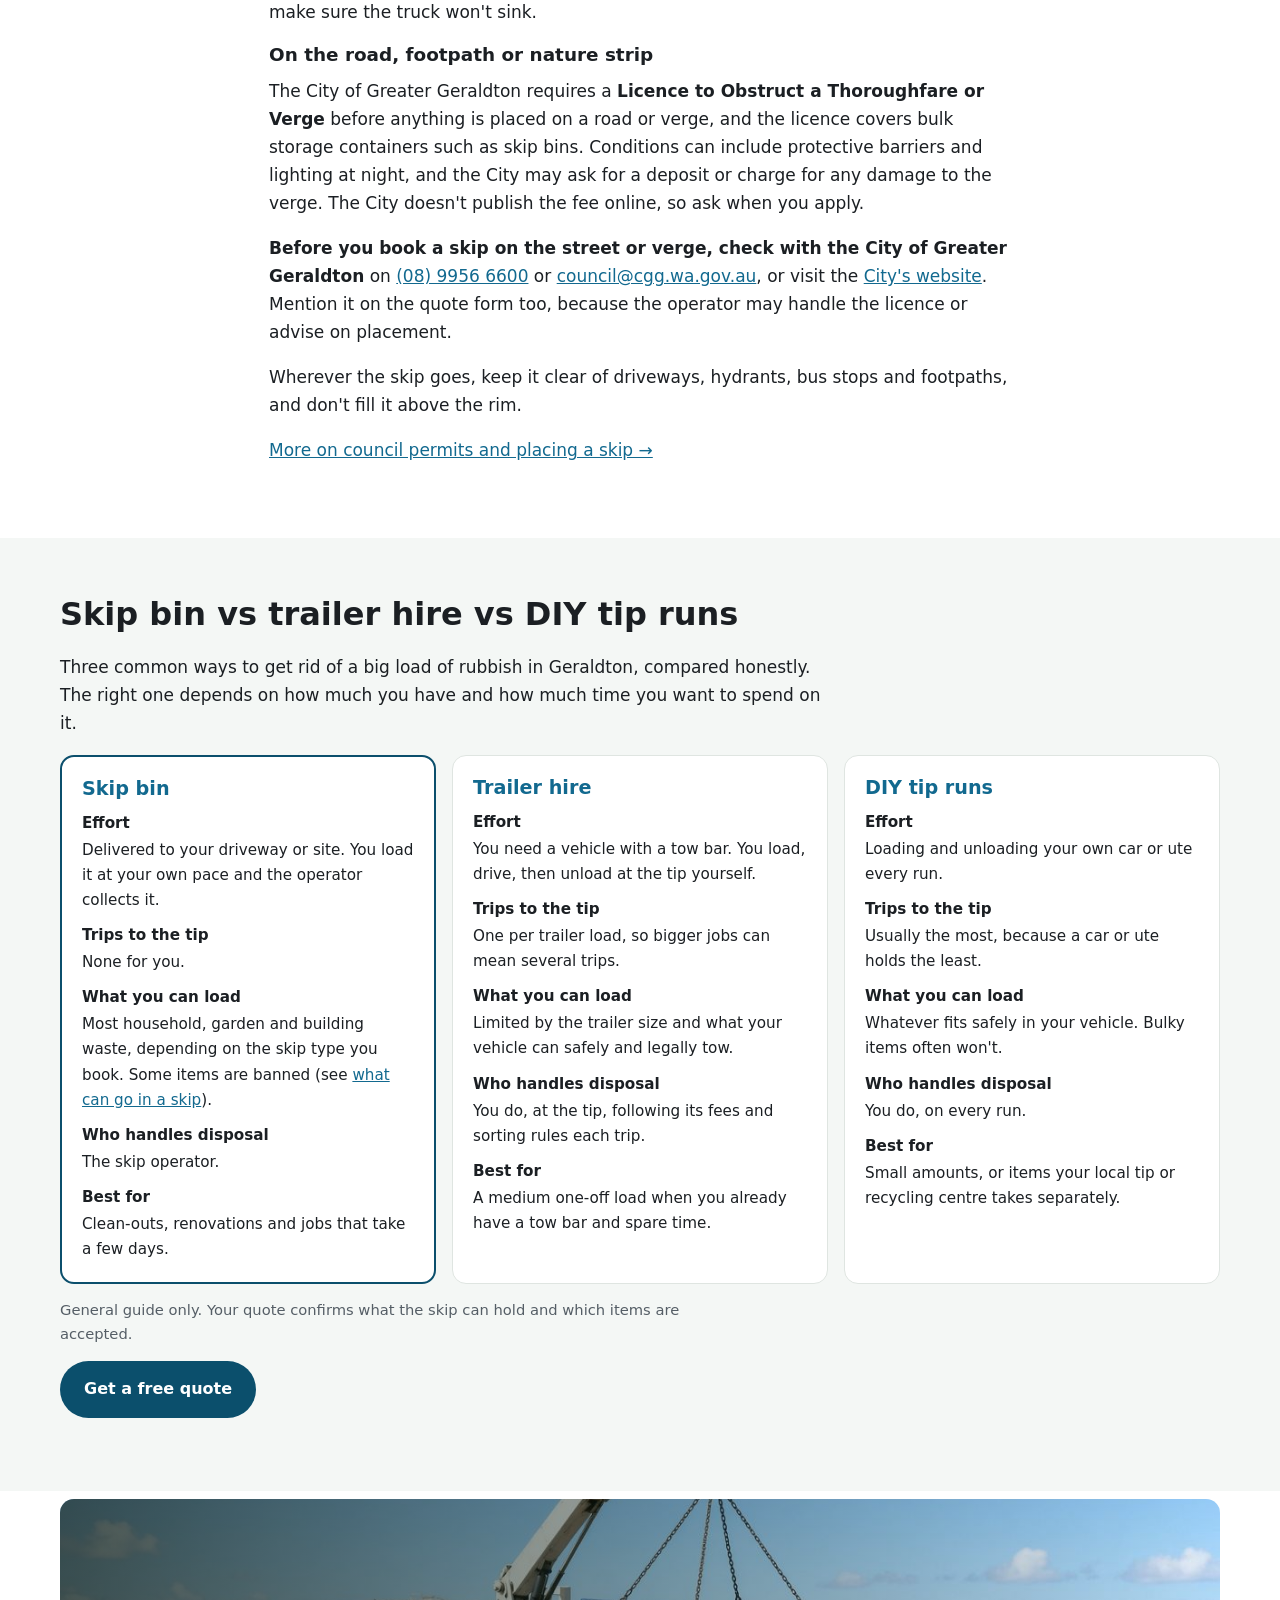
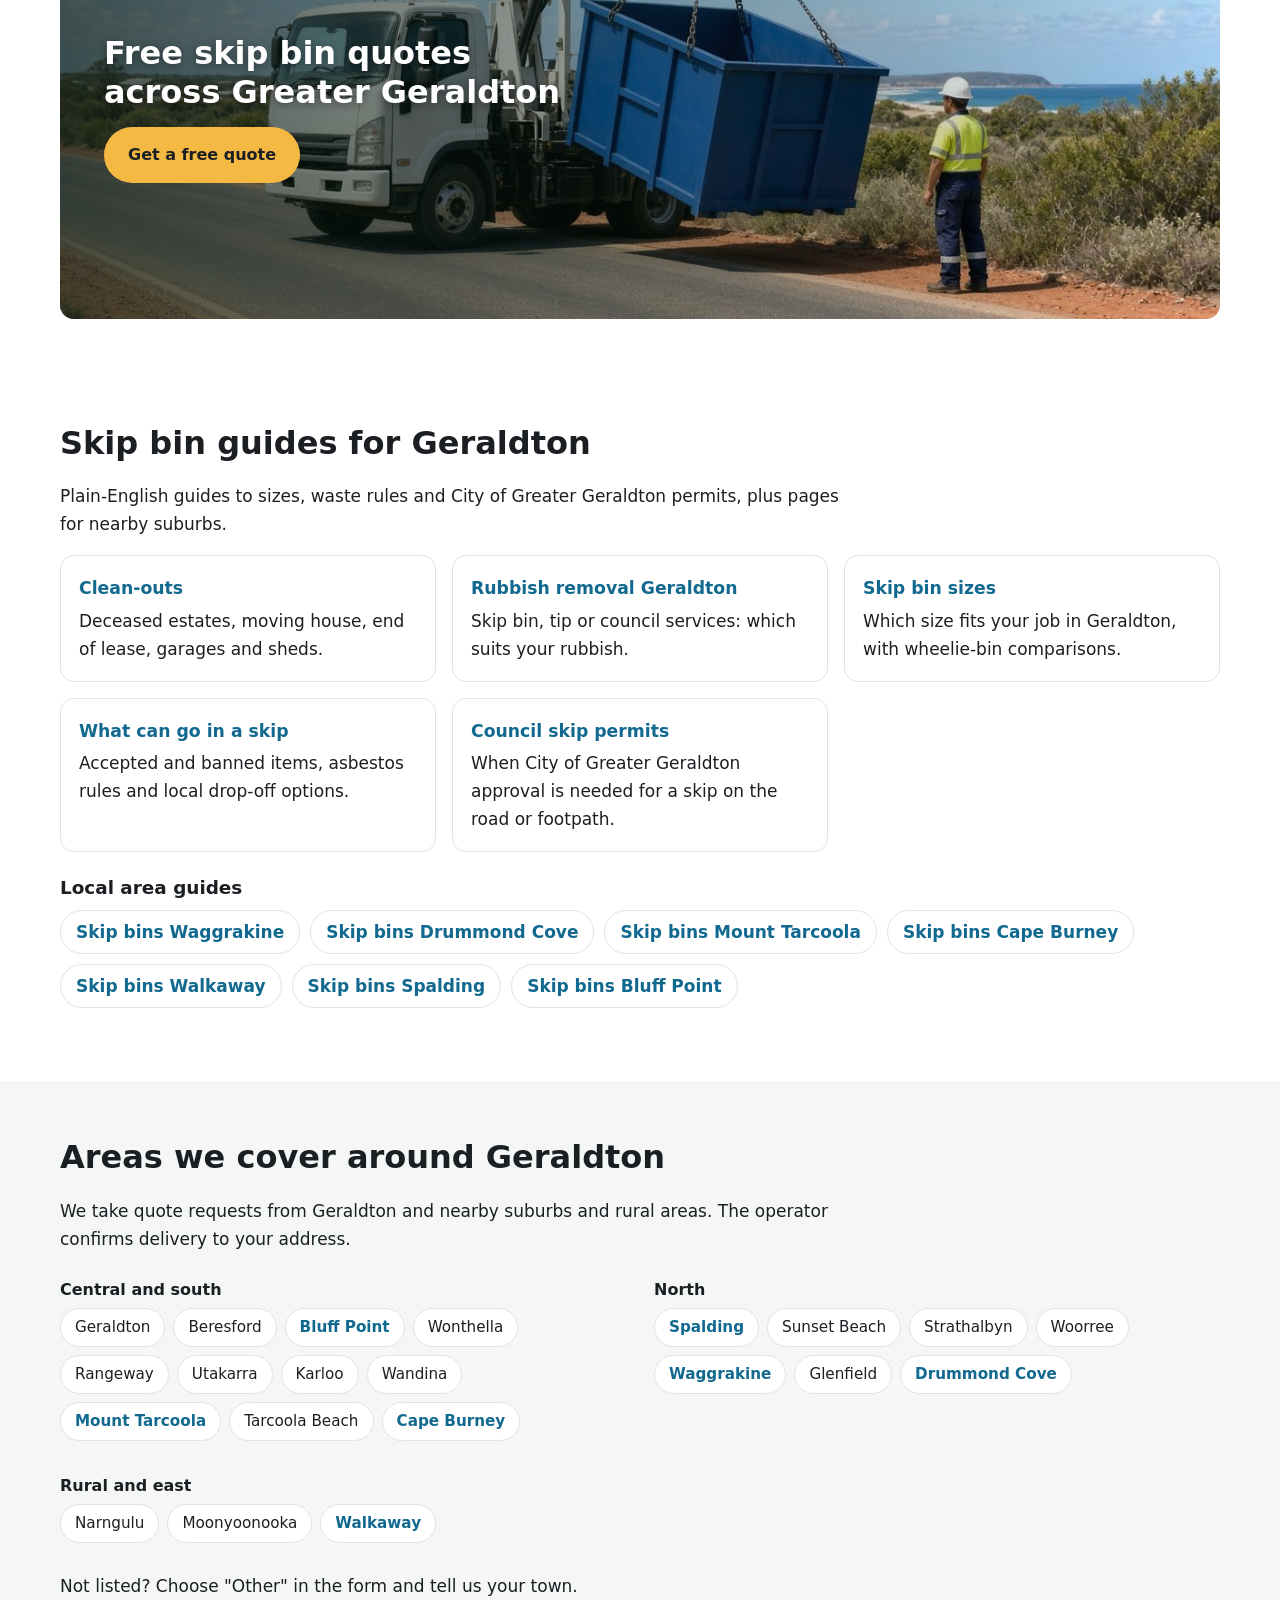
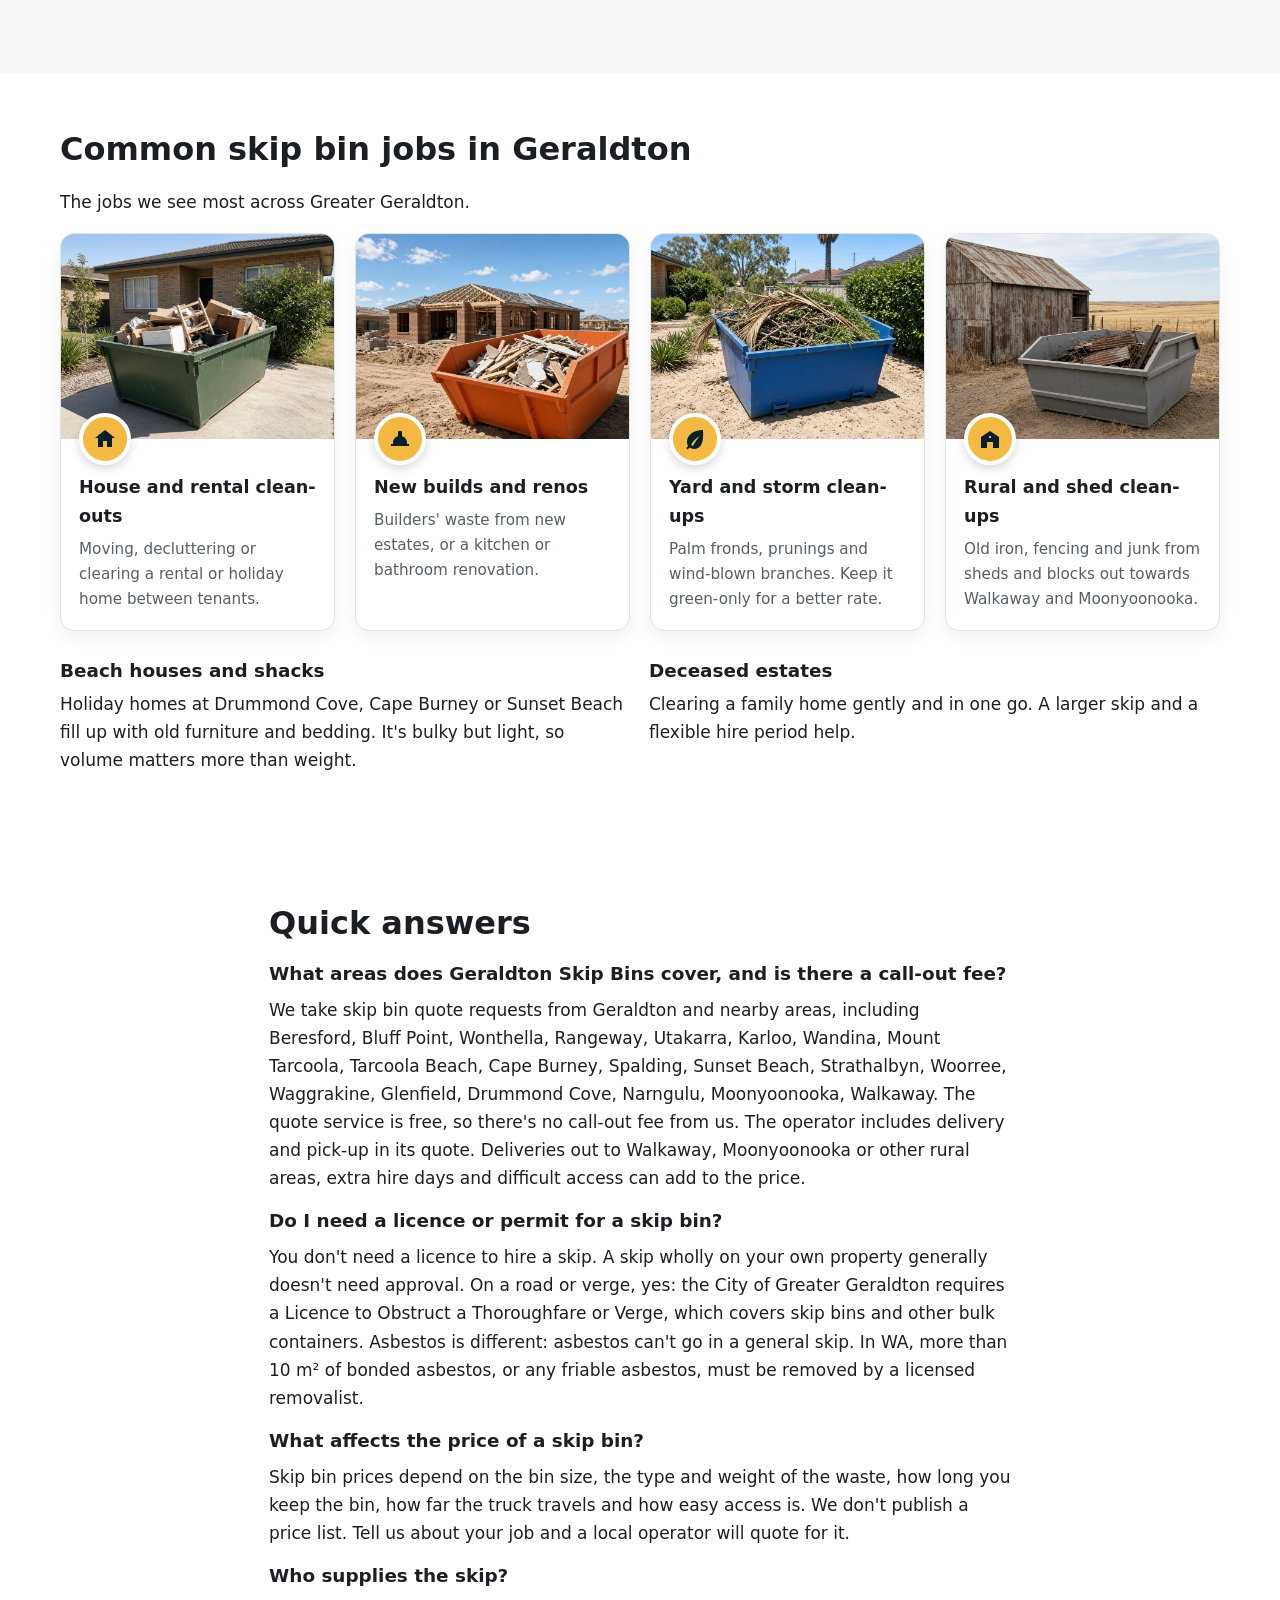
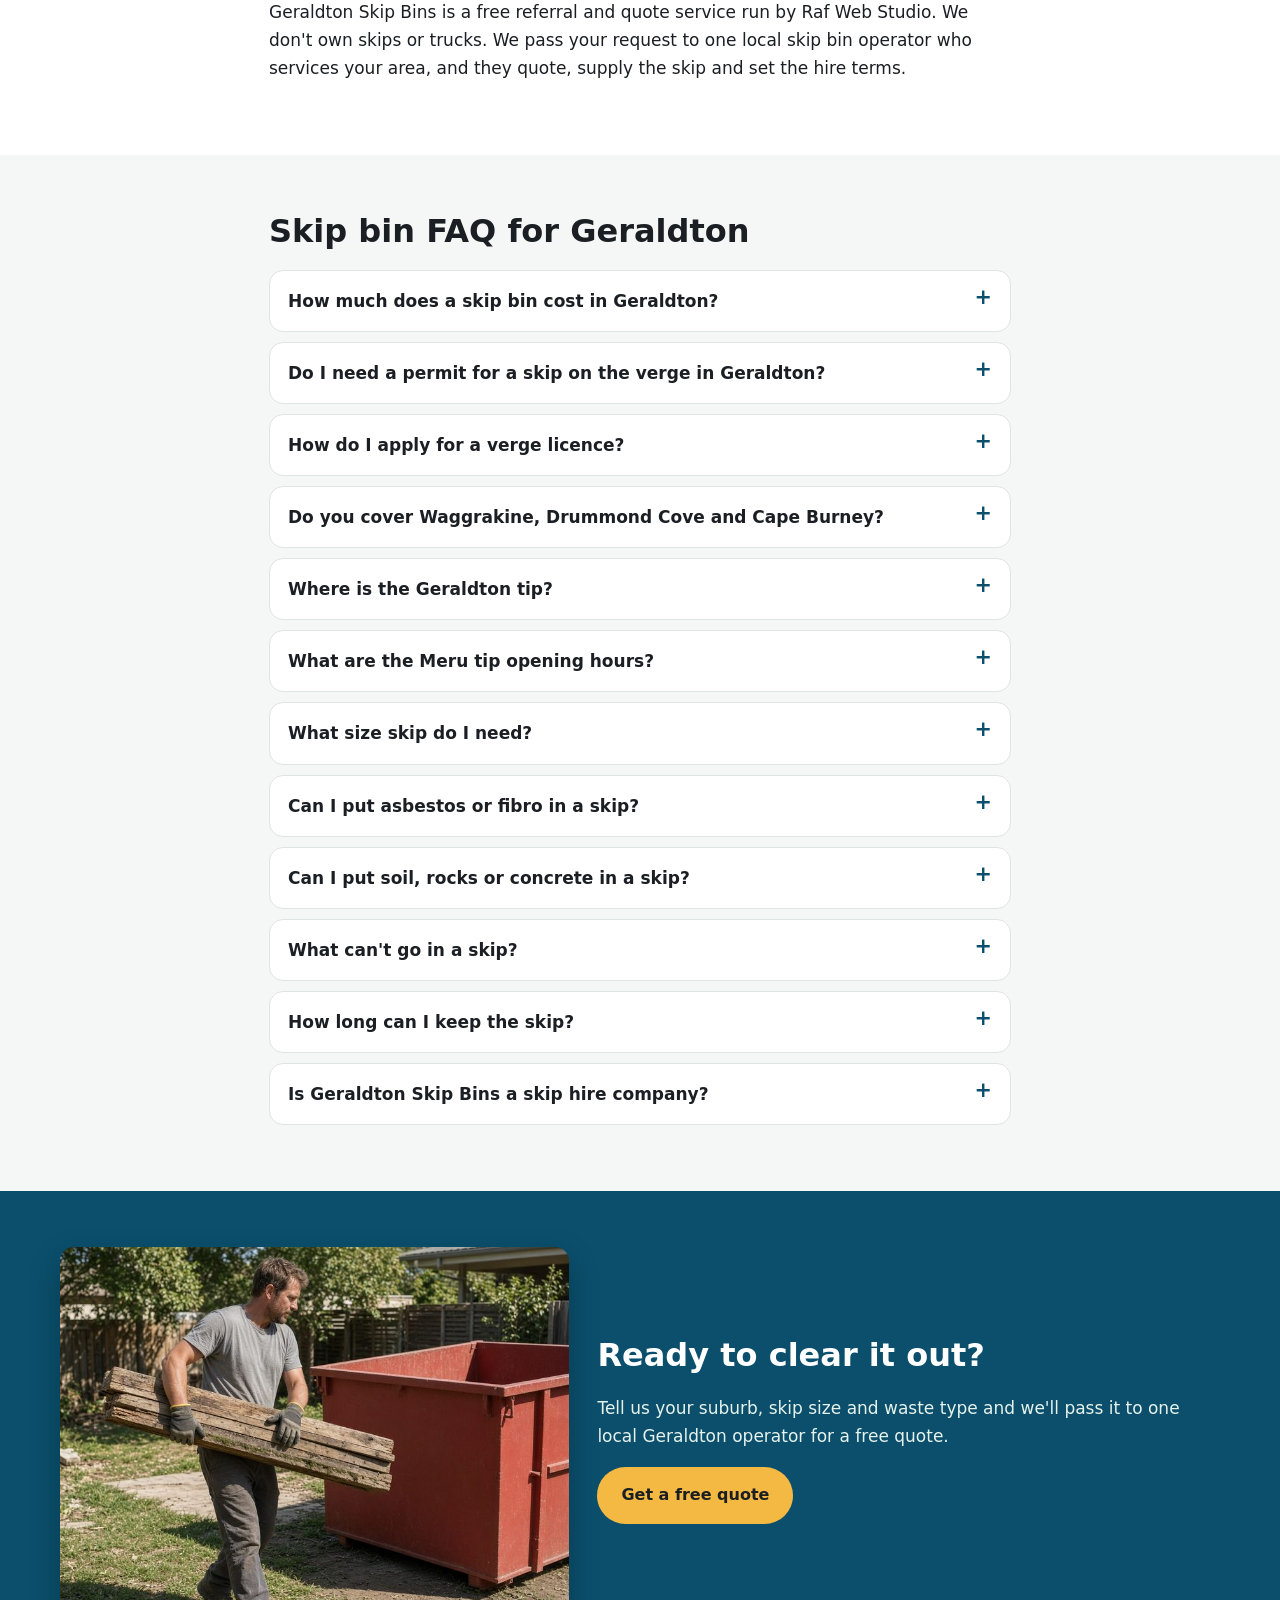
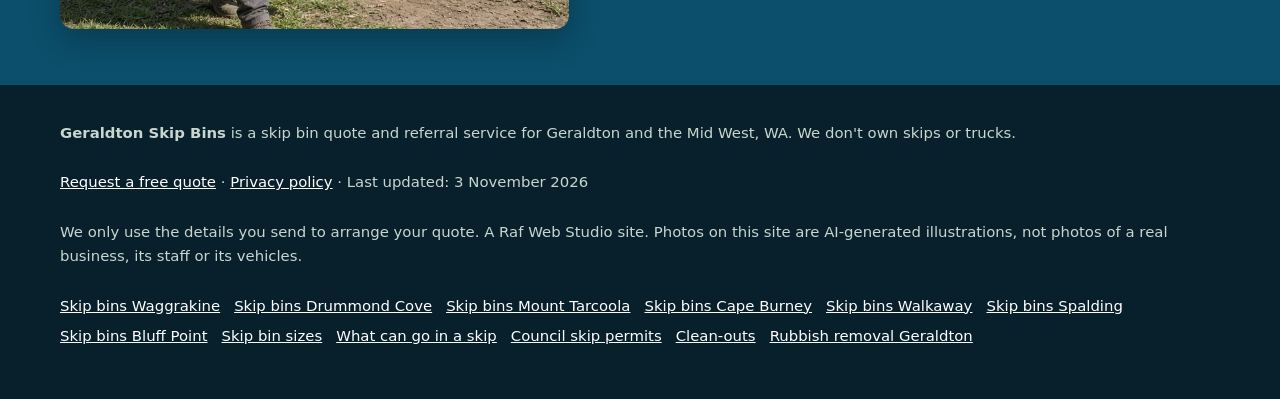
==== commit 53675a53: "Add FormSubmit instant customer confirmation (_autoresponse) to every quote form" ====
--- a/index.html
+++ b/index.html
@@ -472,6 +472,7 @@
         <input type="hidden" name="_captcha" value="true">
         <input type="hidden" name="_template" value="table">
         <input type="hidden" name="_next" value="https://geraldtonskipbins.com/thanks.html">
+        <input type="hidden" name="_autoresponse" value="Thanks for your skip bin request. We&#x27;ve received it and are passing it to a local operator, who&#x27;ll be in touch shortly with availability and a price.">
         <input type="text" name="_honey" style="display:none" tabindex="-1" autocomplete="off" aria-hidden="true">
         <input type="hidden" name="source" value="geraldtonskipbins.com">
         <fieldset class="step step-1">
